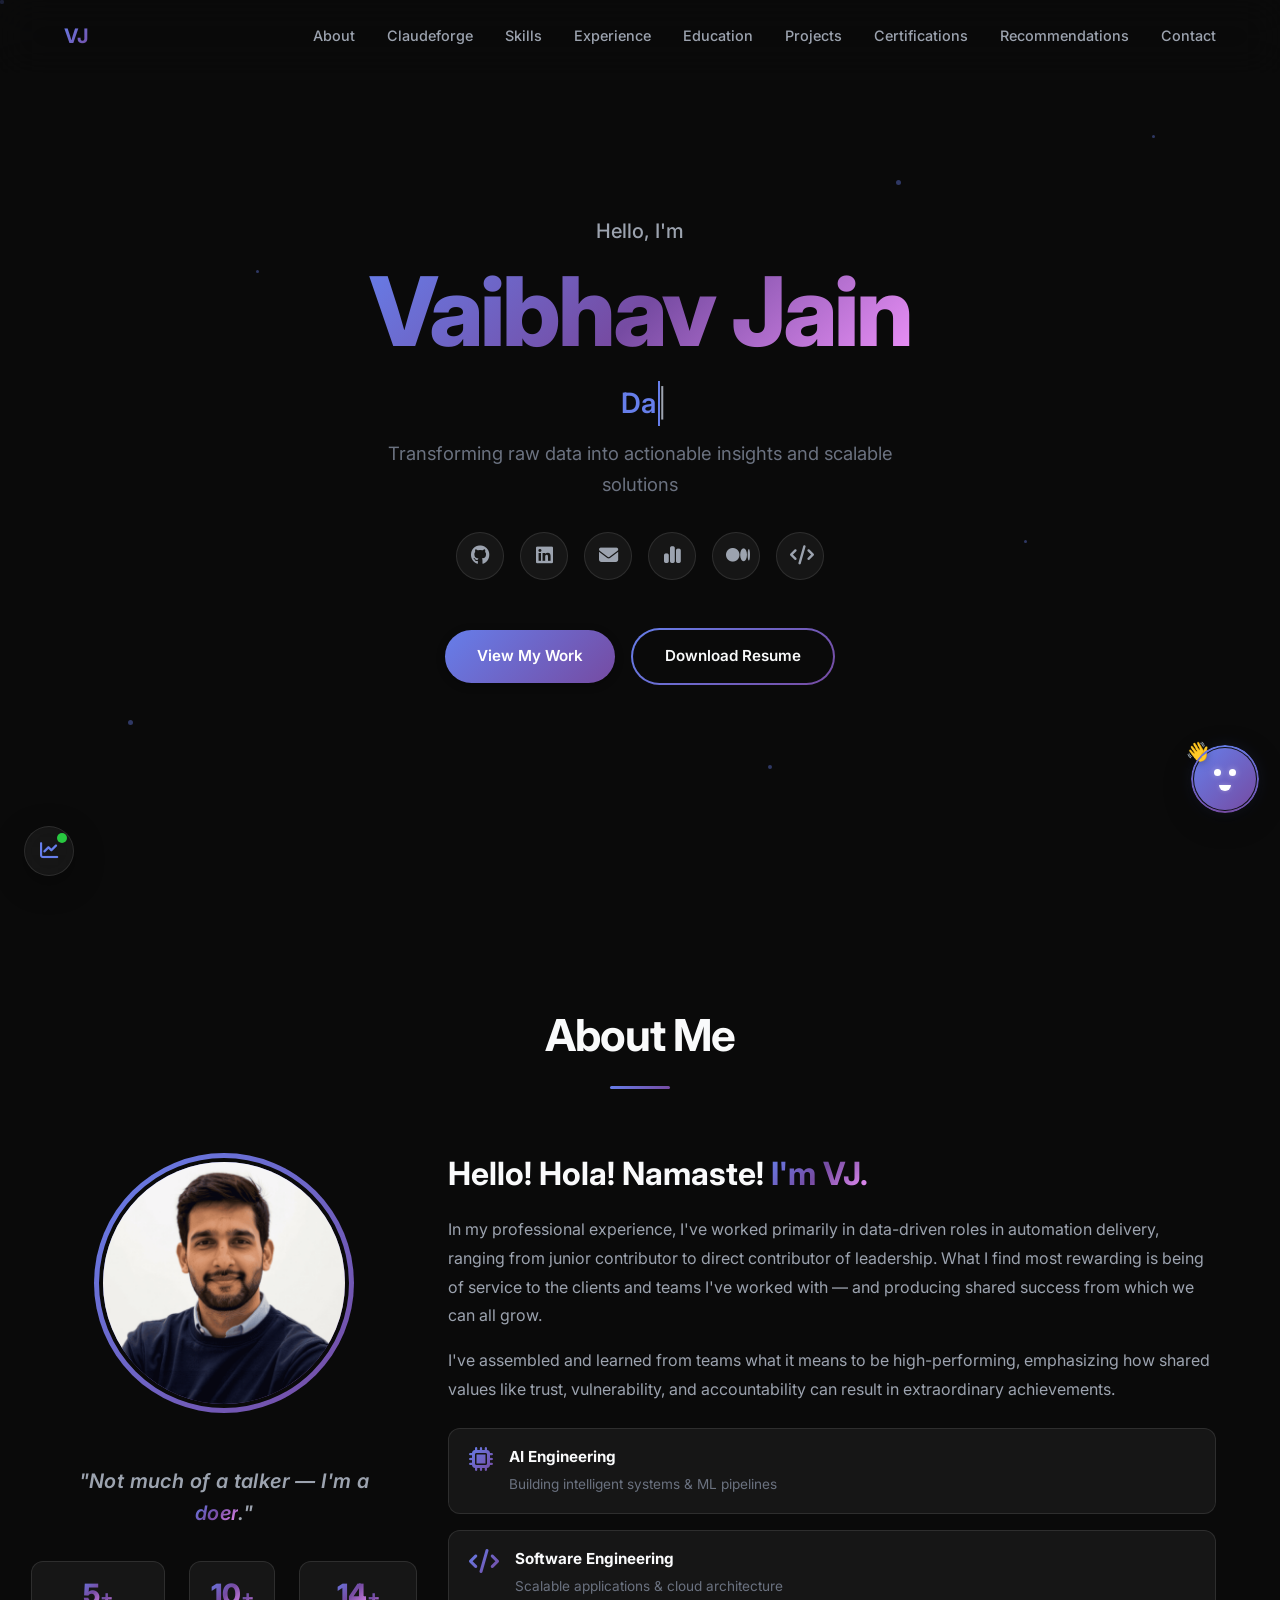
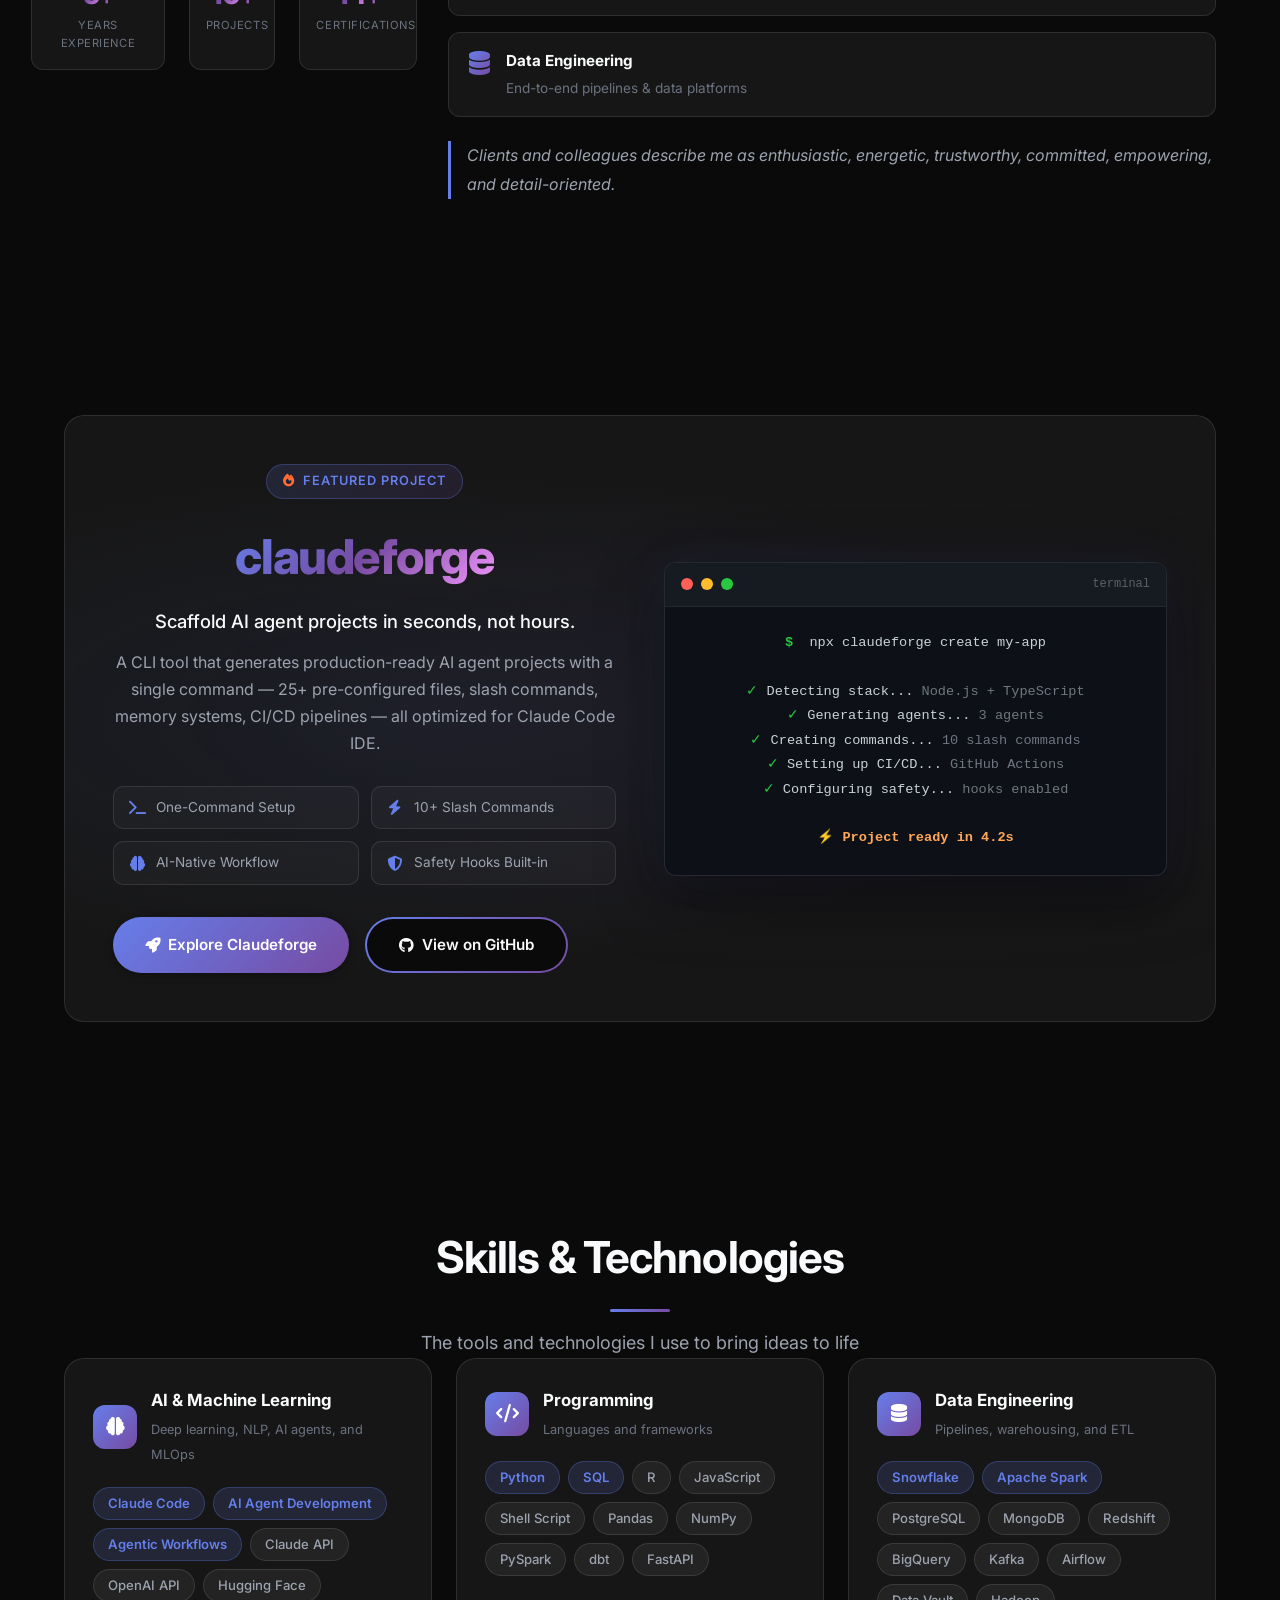
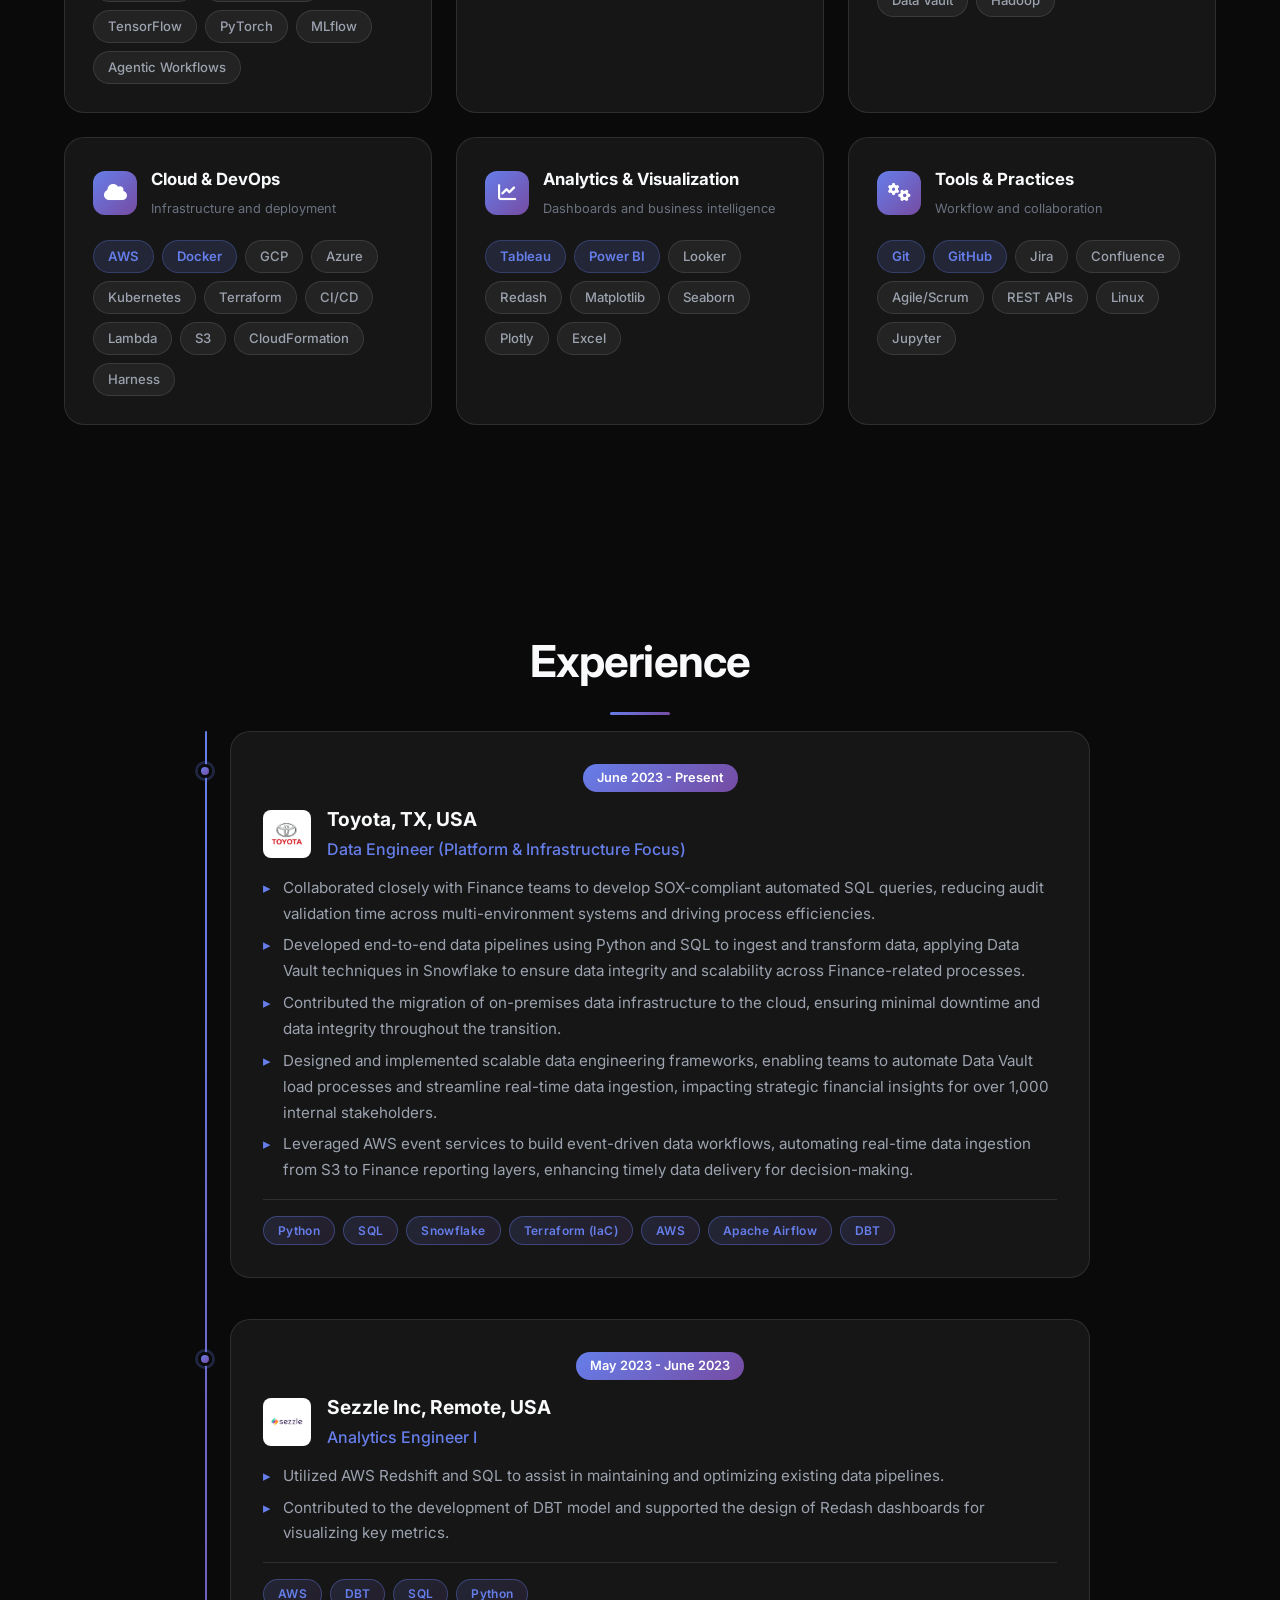
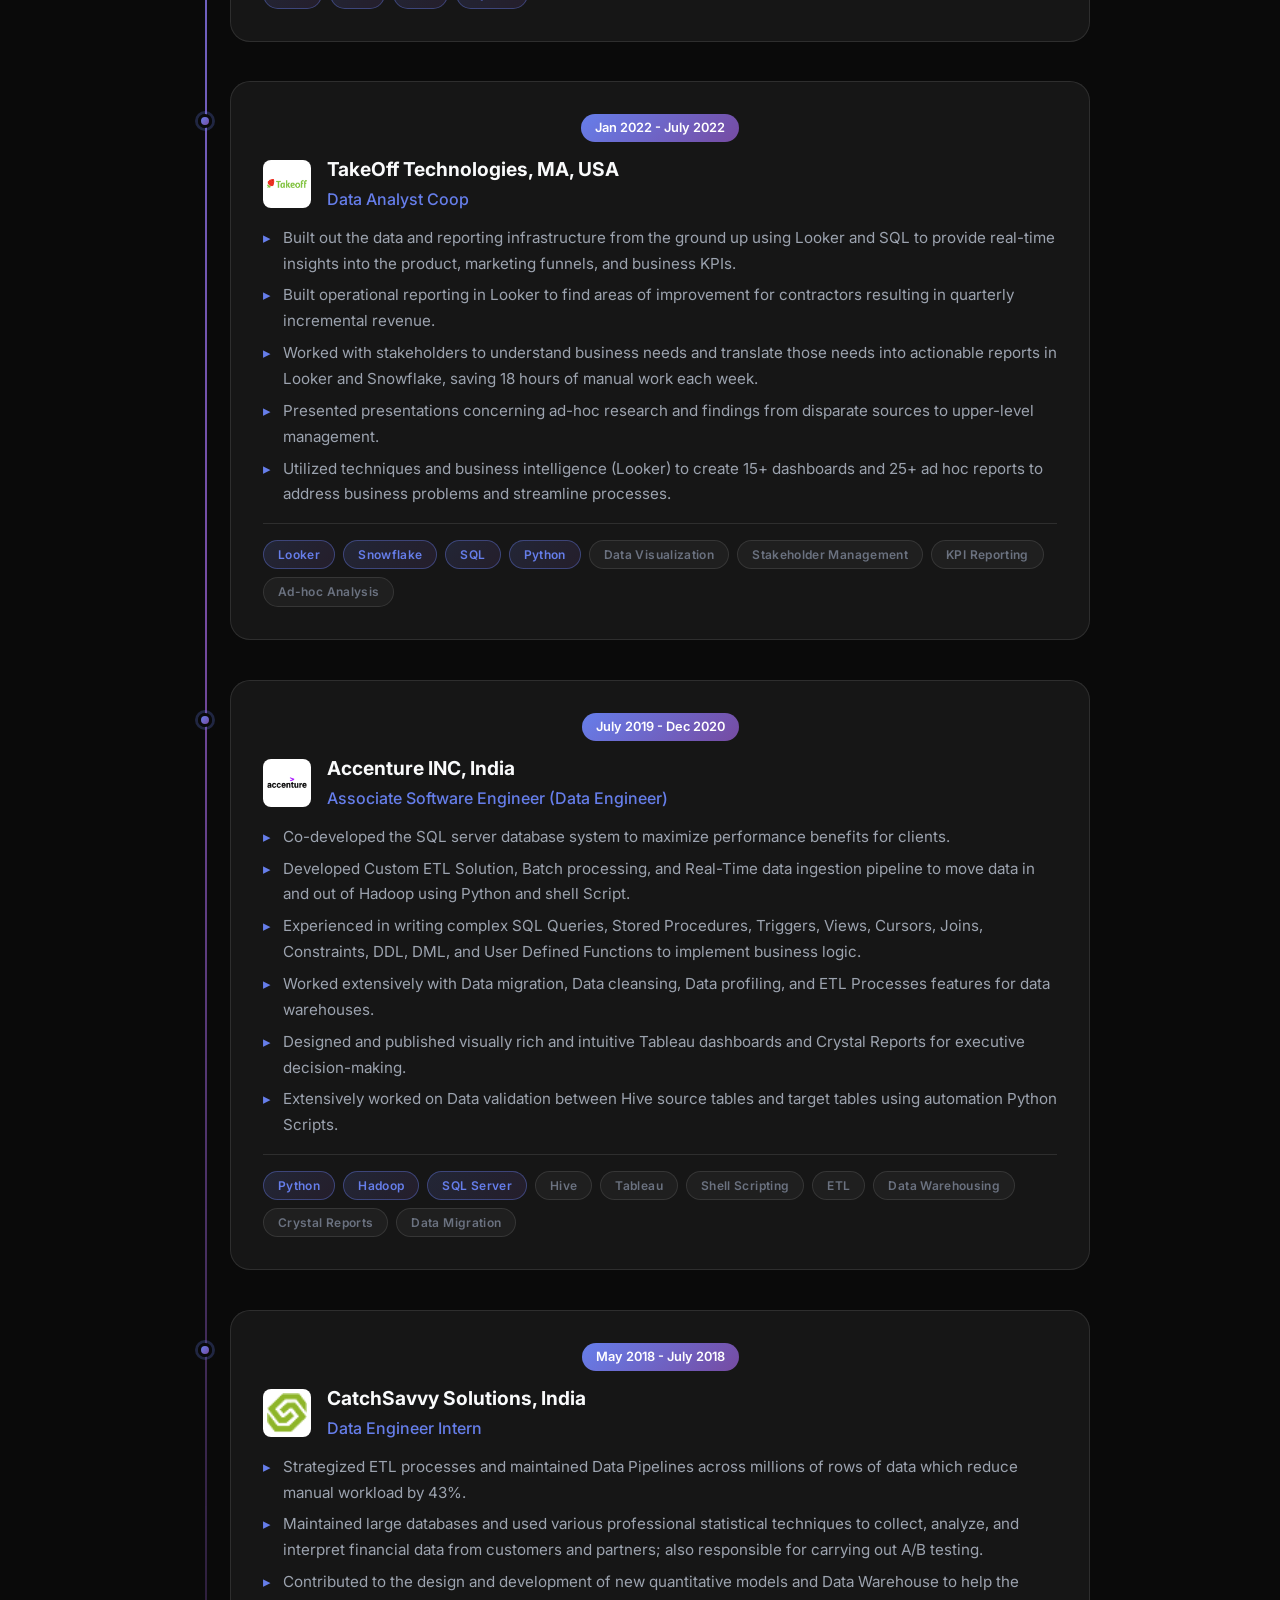
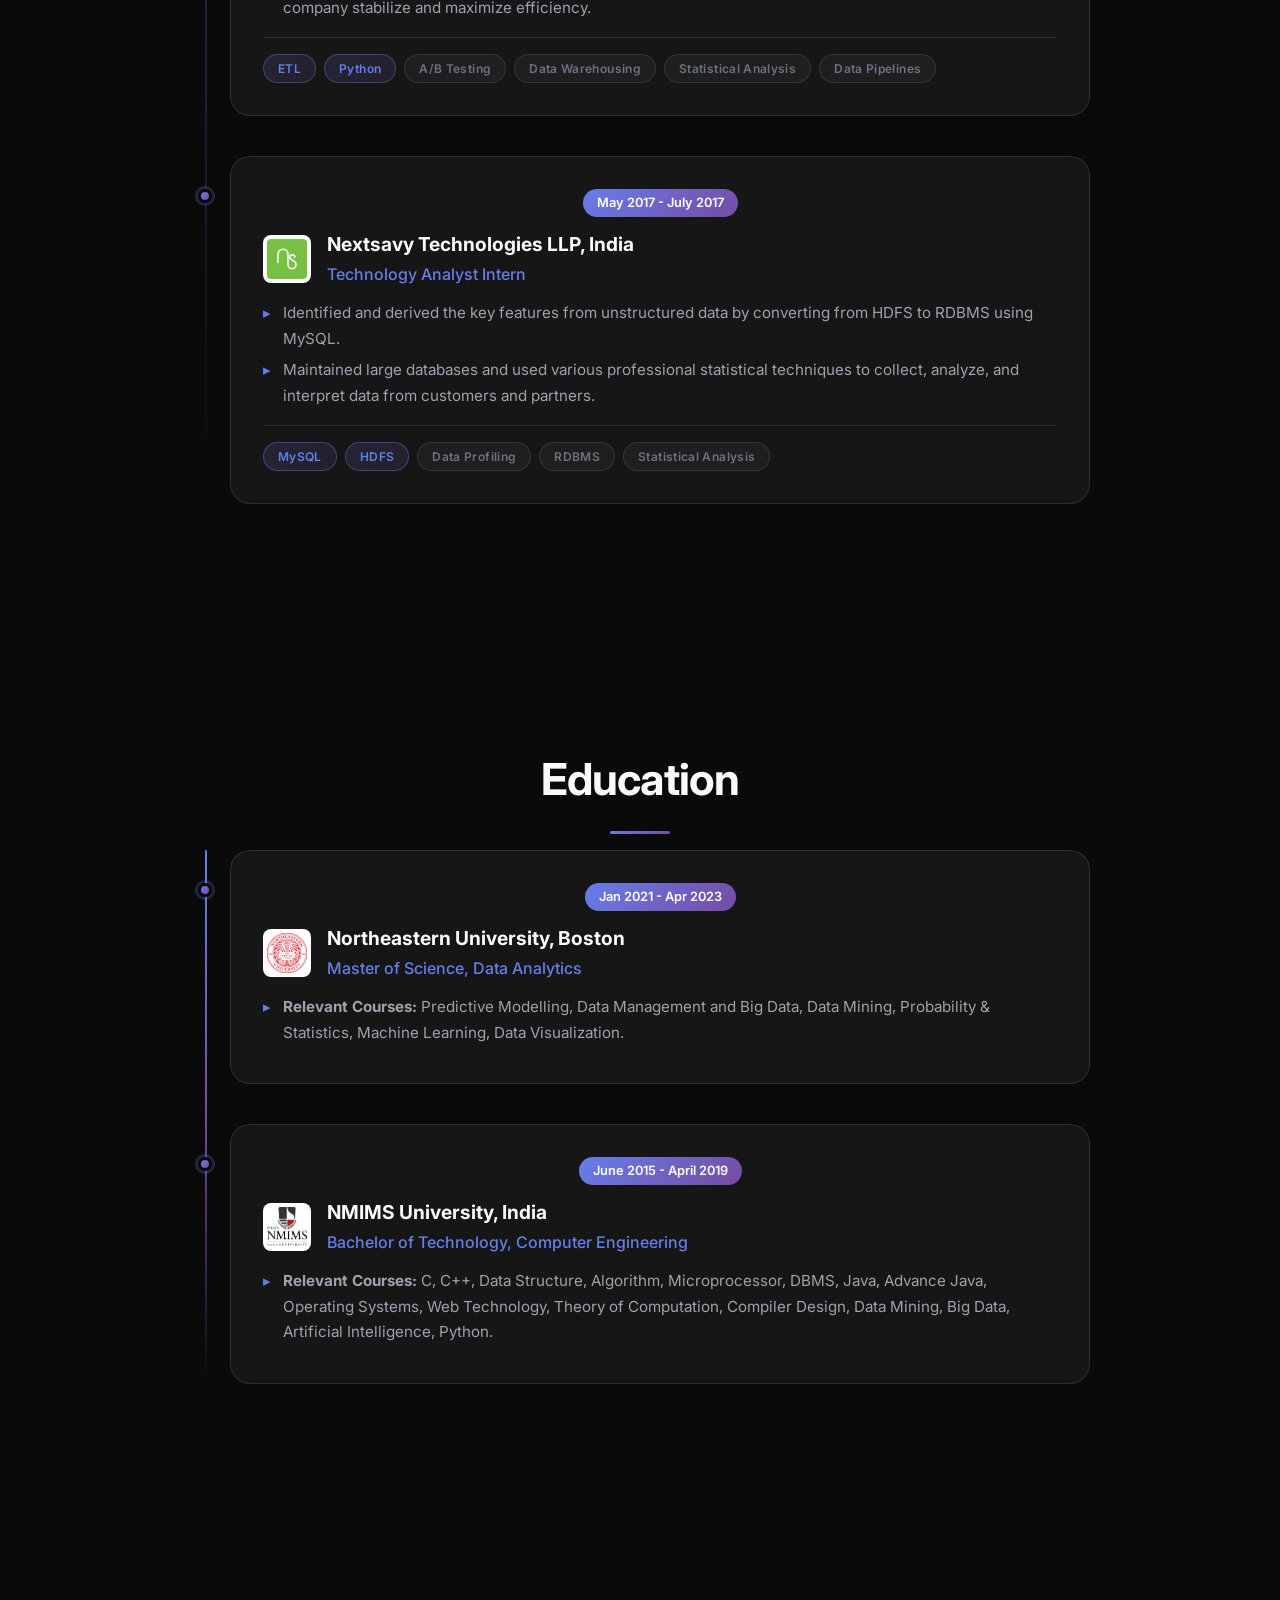
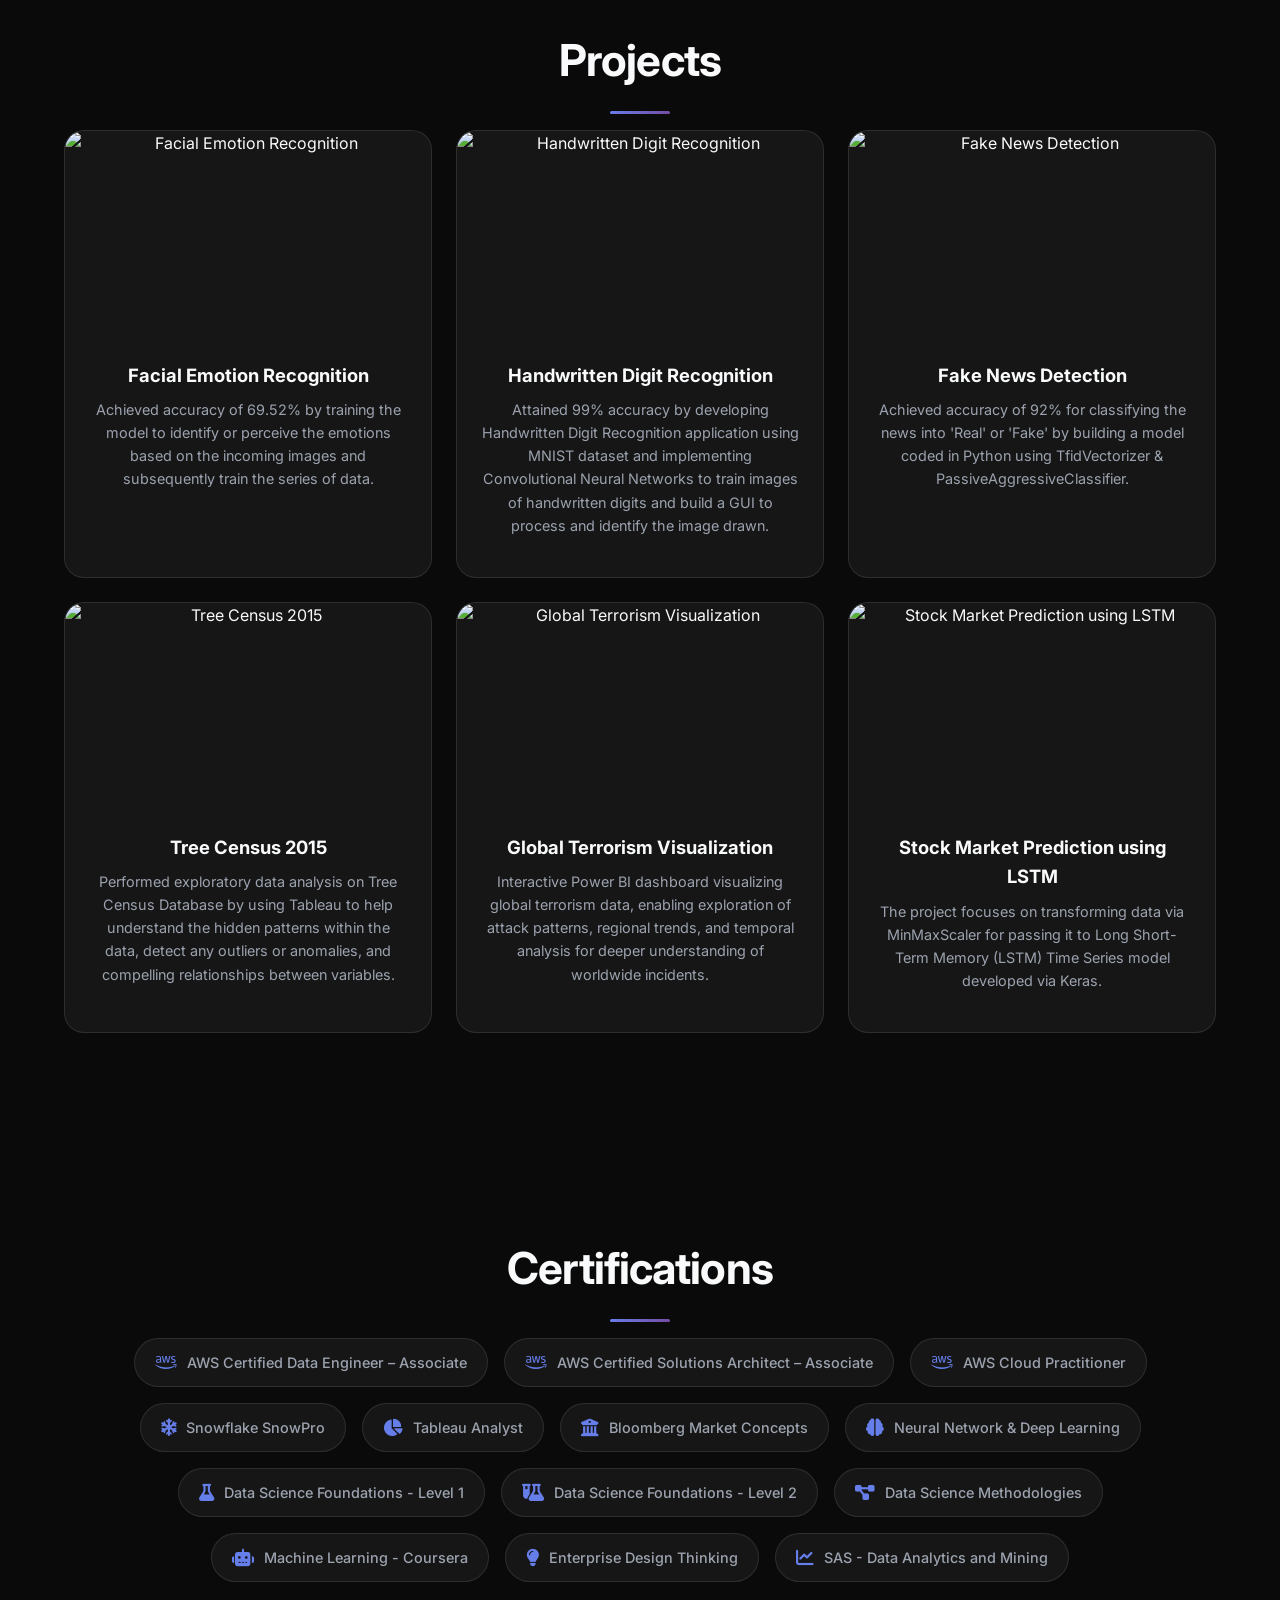
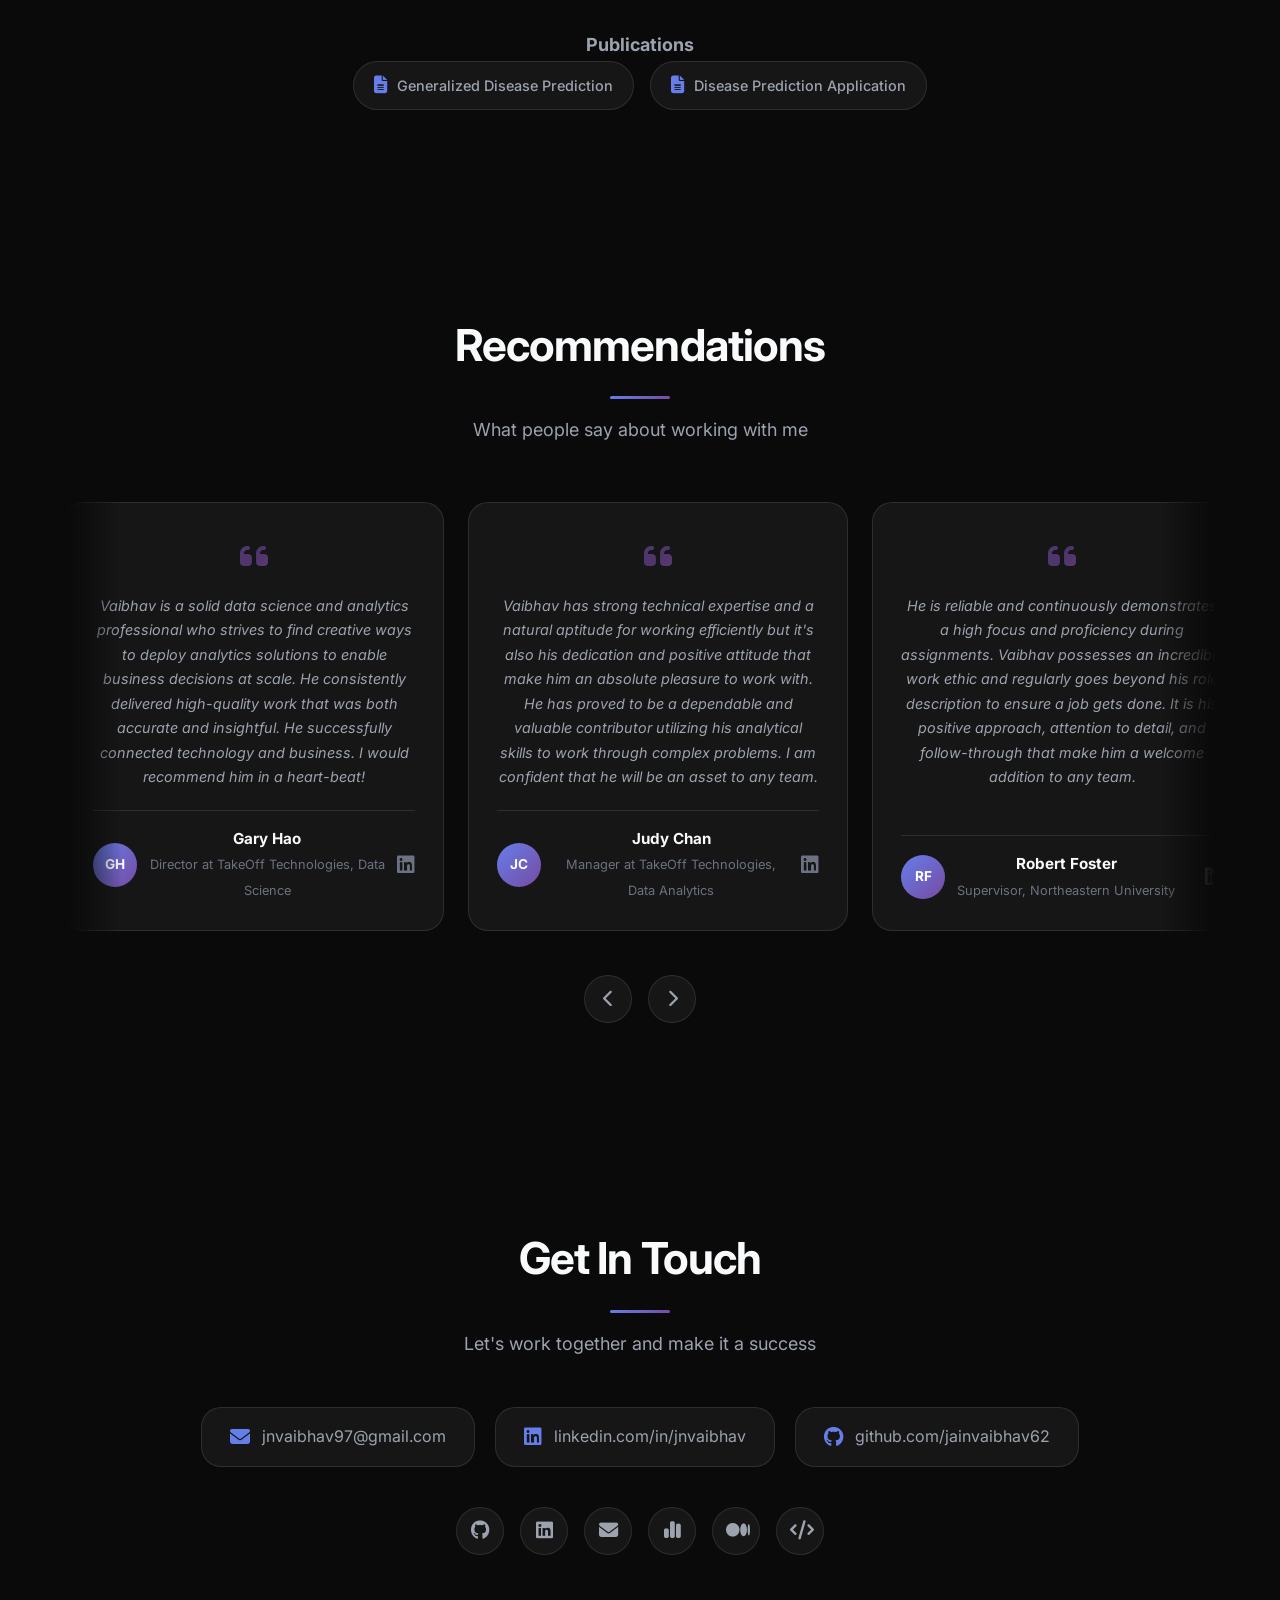
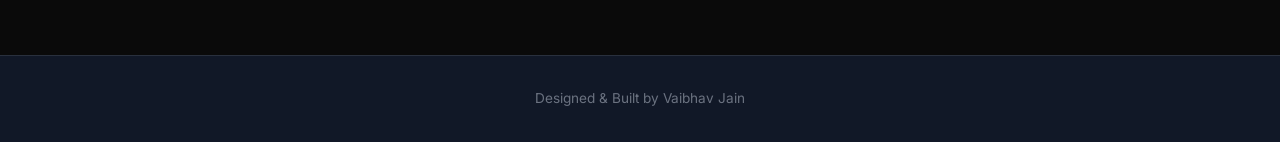
==== index.html @ 3844a50e "feat: added quotes avatar" ====
<!DOCTYPE html>
<html lang="en">

<head>
  <meta charset="utf-8">
  <meta name="viewport" content="width=device-width, initial-scale=1.0">
  <meta name="google-site-verification" content="3YtR8E4g0pl3tfuMQLjpDHVLGeGqkG_2c8x9fasMJvo">

  <title>Vaibhav Jain | Data Engineer &amp; Analyst</title>

  <meta name="description" content="Vaibhav Jain — Data Engineer, AI Engineer, and Software Engineer. Portfolio showcasing experience, projects, and skills in data engineering, analytics, and machine learning.">
  <meta name="author" content="Vaibhav Jain">
  <meta property="og:title" content="Vaibhav Jain | Data Engineer &amp; Analyst">
  <meta property="og:type" content="website">
  <meta property="og:image" content="https://jainvaibhav62.github.io/src/img/profile_x.png">
  <meta property="og:description" content="Vaibhav Jain — Data Engineer, AI Engineer, and Software Engineer. Portfolio showcasing experience, projects, and skills.">
  <meta property="og:url" content="https://jainvaibhav62.github.io/">

  <link rel="icon" href="src/img/favicon.svg" type="image/svg+xml">
  <link rel="preconnect" href="https://fonts.googleapis.com">
  <link href="https://fonts.googleapis.com/css2?family=Inter:wght@300;400;500;600;700;800;900&display=swap" rel="stylesheet">
  <link rel="stylesheet" href="https://cdnjs.cloudflare.com/ajax/libs/font-awesome/6.5.1/css/all.min.css">
  <link rel="stylesheet" href="src/style.css">
</head>

<body>

  <!-- ==================== NAVIGATION ==================== -->
  <nav class="nav" id="navbar">
    <div class="nav__container">
      <a href="#hero" class="nav__logo">VJ</a>
      <ul class="nav__links">
        <li><a href="#about" class="nav__link">About</a></li>
        <li><a href="#featured" class="nav__link">Claudeforge</a></li>
        <li><a href="#skills" class="nav__link">Skills</a></li>
        <li><a href="#experience" class="nav__link">Experience</a></li>
        <li><a href="#education" class="nav__link">Education</a></li>
        <li><a href="#projects" class="nav__link">Projects</a></li>
        <li><a href="#certifications" class="nav__link">Certifications</a></li>
        <li><a href="#recommendations" class="nav__link">Recommendations</a></li>
        <li><a href="#contact" class="nav__link">Contact</a></li>
      </ul>
      <button class="nav__hamburger" aria-label="Toggle navigation menu" aria-expanded="false">
        <span></span>
        <span></span>
        <span></span>
      </button>
    </div>
  </nav>

  <main>

    <!-- ==================== HERO ==================== -->
    <section class="hero section" id="hero">
      <div class="hero__particles">
        <span class="hero__particle"></span>
        <span class="hero__particle"></span>
        <span class="hero__particle"></span>
        <span class="hero__particle"></span>
        <span class="hero__particle"></span>
        <span class="hero__particle"></span>
        <span class="hero__particle"></span>
        <span class="hero__particle"></span>
        <span class="hero__particle"></span>
        <span class="hero__particle"></span>
        <span class="hero__particle"></span>
        <span class="hero__particle"></span>
      </div>
      <div class="hero__content">
        <p class="hero__greeting">Hello, I'm</p>
        <h1 class="hero__name gradient-text">Vaibhav Jain</h1>
        <h2 class="hero__title">
          <span class="typed-text" data-texts='["Data Engineer", "AI Engineer", "Software Engineer", "Problem Solver"]'></span><span class="typed-cursor">|</span>
        </h2>
        <p class="hero__subtitle">Transforming raw data into actionable insights and scalable solutions</p>
        <div class="hero__social">
          <a href="https://github.com/jainvaibhav62" target="_blank" rel="noopener noreferrer" class="hero__social-link" aria-label="GitHub"><i class="fa-brands fa-github"></i></a>
          <a href="https://www.linkedin.com/in/jnvaibhav/" target="_blank" rel="noopener noreferrer" class="hero__social-link" aria-label="LinkedIn"><i class="fa-brands fa-linkedin"></i></a>
          <a href="mailto:jnvaibhav97@gmail.com" class="hero__social-link" aria-label="Email"><i class="fa-solid fa-envelope"></i></a>
          <a href="https://public.tableau.com/app/profile/vaibhav.jain2863#!/?newProfile=&activeTab=0" target="_blank" rel="noopener noreferrer" class="hero__social-link" aria-label="Tableau"><i class="fa-solid fa-chart-simple"></i></a>
          <a href="https://medium.com/@jainvaibhav62" target="_blank" rel="noopener noreferrer" class="hero__social-link" aria-label="Medium"><i class="fa-brands fa-medium"></i></a>
          <a href="https://leetcode.com/jainvaibhav11/" target="_blank" rel="noopener noreferrer" class="hero__social-link" aria-label="LeetCode"><i class="fa-solid fa-code"></i></a>
        </div>
        <div class="hero__cta">
          <a href="#projects" class="btn btn--primary">View My Work</a>
          <a href="https://drive.google.com/drive/u/0/folders/1FWOwt7m76WU7hUPgOlKsWRidSfvueLc6" target="_blank" rel="noopener noreferrer" class="btn btn--outline">Download Resume</a>
        </div>
      </div>
    </section>

    <!-- ==================== ABOUT ==================== -->
    <section class="section" id="about">
      <div class="section__container">
        <h2 class="section__title fade-in">About Me</h2>
        <div class="about__content">
          <div class="about__image fade-in">
            <div class="about__image-ring">
              <img src="src/img/profile.png" alt="Vaibhav Jain" loading="lazy">
            </div>
            <p class="about__quote fade-in">"Not much of a talker — I'm a <span class="gradient-text">doer</span>."</p>
            <div class="about__stats">
              <div class="about__stat fade-in">
                <span class="about__stat-number stat__number" data-count="5">0</span><span class="about__stat-plus">+</span>
                <span class="about__stat-label">Years Experience</span>
              </div>
              <div class="about__stat fade-in">
                <span class="about__stat-number stat__number" data-count="10">0</span><span class="about__stat-plus">+</span>
                <span class="about__stat-label">Projects</span>
              </div>
              <div class="about__stat fade-in">
                <span class="about__stat-number stat__number" data-count="14">0</span><span class="about__stat-plus">+</span>
                <span class="about__stat-label">Certifications</span>
              </div>
            </div>
          </div>
          <div class="about__text fade-in">
            <h3 class="about__headline">Hello! Hola! Namaste! <span class="gradient-text">I'm VJ.</span></h3>
            <p>In my professional experience, I've worked primarily in data-driven roles in automation delivery, ranging from junior contributor to direct contributor of leadership. What I find most rewarding is being of service to the clients and teams I've worked with &mdash; and producing shared success from which we can all grow.</p>
            <p>I've assembled and learned from teams what it means to be high-performing, emphasizing how shared values like trust, vulnerability, and accountability can result in extraordinary achievements.</p>

            <div class="about__highlights">
              <div class="about__highlight fade-in">
                <i class="fa-solid fa-microchip"></i>
                <div>
                  <strong>AI Engineering</strong>
                  <span>Building intelligent systems &amp; ML pipelines</span>
                </div>
              </div>
              <div class="about__highlight fade-in">
                <i class="fa-solid fa-code"></i>
                <div>
                  <strong>Software Engineering</strong>
                  <span>Scalable applications &amp; cloud architecture</span>
                </div>
              </div>
              <div class="about__highlight fade-in">
                <i class="fa-solid fa-database"></i>
                <div>
                  <strong>Data Engineering</strong>
                  <span>End-to-end pipelines &amp; data platforms</span>
                </div>
              </div>
            </div>

            <p class="about__tagline"><em>Clients and colleagues describe me as enthusiastic, energetic, trustworthy, committed, empowering, and detail-oriented.</em></p>
          </div>
        </div>
      </div>
    </section>

    <!-- ==================== FEATURED PROJECT ==================== -->
    <section class="section featured" id="featured">
      <div class="section__container">
        <div class="featured__wrapper fade-in">
          <div class="featured__glow"></div>
          <div class="featured__content">
            <div class="featured__badge">
              <i class="fa-solid fa-fire"></i> Featured Project
            </div>
            <h2 class="featured__title">
              <span class="gradient-text">claudeforge</span>
            </h2>
            <p class="featured__tagline">Scaffold AI agent projects in seconds, not hours.</p>
            <p class="featured__description">A CLI tool that generates production-ready AI agent projects with a single command &mdash; 25+ pre-configured files, slash commands, memory systems, CI/CD pipelines &mdash; all optimized for Claude Code IDE.</p>
            <div class="featured__stats-row">
              <div class="featured__stat-item">
                <i class="fa-solid fa-terminal"></i>
                <span>One-Command Setup</span>
              </div>
              <div class="featured__stat-item">
                <i class="fa-solid fa-bolt"></i>
                <span>10+ Slash Commands</span>
              </div>
              <div class="featured__stat-item">
                <i class="fa-solid fa-brain"></i>
                <span>AI-Native Workflow</span>
              </div>
              <div class="featured__stat-item">
                <i class="fa-solid fa-shield-halved"></i>
                <span>Safety Hooks Built-in</span>
              </div>
            </div>
            <div class="featured__cta">
              <a href="https://jainvaibhav62.github.io/claudeforge/" target="_blank" rel="noopener noreferrer" class="btn btn--primary">
                <i class="fa-solid fa-rocket"></i> Explore Claudeforge
              </a>
              <a href="https://github.com/jainvaibhav62/claudeforge" target="_blank" rel="noopener noreferrer" class="btn btn--outline">
                <i class="fa-brands fa-github"></i> View on GitHub
              </a>
            </div>
          </div>
          <div class="featured__visual">
            <div class="featured__terminal">
              <div class="featured__terminal-bar">
                <span class="featured__terminal-dot featured__terminal-dot--red"></span>
                <span class="featured__terminal-dot featured__terminal-dot--yellow"></span>
                <span class="featured__terminal-dot featured__terminal-dot--green"></span>
                <span class="featured__terminal-title">terminal</span>
              </div>
              <div class="featured__terminal-body">
                <code>
                  <span class="featured__terminal-prompt">$</span> npx claudeforge create my-app<br>
                  <br>
                  <span class="featured__terminal-success">&#10003;</span> Detecting stack... <span class="featured__terminal-dim">Node.js + TypeScript</span><br>
                  <span class="featured__terminal-success">&#10003;</span> Generating agents... <span class="featured__terminal-dim">3 agents</span><br>
                  <span class="featured__terminal-success">&#10003;</span> Creating commands... <span class="featured__terminal-dim">10 slash commands</span><br>
                  <span class="featured__terminal-success">&#10003;</span> Setting up CI/CD... <span class="featured__terminal-dim">GitHub Actions</span><br>
                  <span class="featured__terminal-success">&#10003;</span> Configuring safety... <span class="featured__terminal-dim">hooks enabled</span><br>
                  <br>
                  <span class="featured__terminal-highlight">&#9889; Project ready in 4.2s</span>
                </code>
              </div>
            </div>
          </div>
        </div>
      </div>
    </section>

    <!-- ==================== SKILLS ==================== -->
    <section class="section" id="skills">
      <div class="section__container">
        <h2 class="section__title fade-in">Skills &amp; Technologies</h2>
        <p class="section__subtitle fade-in">The tools and technologies I use to bring ideas to life</p>
        <div class="skills-grid">

          <div class="skill-category card card--glass fade-in">
            <div class="skill-category__header">
              <div class="skill-category__icon"><i class="fa-solid fa-brain"></i></div>
              <div>
                <h3 class="skill-category__title">AI &amp; Machine Learning</h3>
                <span class="skill-category__desc">Deep learning, NLP, AI agents, and MLOps</span>
              </div>
            </div>
            <div class="skill-category__tags fade-in-stagger">
              <span class="skill-tag skill-tag--featured">Claude Code</span>
              <span class="skill-tag skill-tag--featured">AI Agent Development</span>
              <span class="skill-tag skill-tag--featured">Agentic Workflows</span>
              <span class="skill-tag">Claude API</span>
              <span class="skill-tag">OpenAI API</span>
              <span class="skill-tag">Hugging Face</span>
              <span class="skill-tag">TensorFlow</span>
              <span class="skill-tag">PyTorch</span>
              <span class="skill-tag">MLflow</span>
              <span class="skill-tag">Agentic Workflows</span>
            </div>
          </div>

          <div class="skill-category card card--glass fade-in">
            <div class="skill-category__header">
              <div class="skill-category__icon"><i class="fa-solid fa-code"></i></div>
              <div>
                <h3 class="skill-category__title">Programming</h3>
                <span class="skill-category__desc">Languages and frameworks</span>
              </div>
            </div>
            <div class="skill-category__tags fade-in-stagger">
              <span class="skill-tag skill-tag--featured">Python</span>
              <span class="skill-tag skill-tag--featured">SQL</span>
              <span class="skill-tag">R</span>
              <span class="skill-tag">JavaScript</span>
              <span class="skill-tag">Shell Script</span>
              <span class="skill-tag">Pandas</span>
              <span class="skill-tag">NumPy</span>
              <span class="skill-tag">PySpark</span>
              <span class="skill-tag">dbt</span>
              <span class="skill-tag">FastAPI</span>
            </div>
          </div>

          <div class="skill-category card card--glass fade-in">
            <div class="skill-category__header">
              <div class="skill-category__icon"><i class="fa-solid fa-database"></i></div>
              <div>
                <h3 class="skill-category__title">Data Engineering</h3>
                <span class="skill-category__desc">Pipelines, warehousing, and ETL</span>
              </div>
            </div>
            <div class="skill-category__tags fade-in-stagger">
              <span class="skill-tag skill-tag--featured">Snowflake</span>
              <span class="skill-tag skill-tag--featured">Apache Spark</span>
              <span class="skill-tag">PostgreSQL</span>
              <span class="skill-tag">MongoDB</span>
              <span class="skill-tag">Redshift</span>
              <span class="skill-tag">BigQuery</span>
              <span class="skill-tag">Kafka</span>
              <span class="skill-tag">Airflow</span>
              <span class="skill-tag">Data Vault</span>
              <span class="skill-tag">Hadoop</span>
            </div>
          </div>

          <div class="skill-category card card--glass fade-in">
            <div class="skill-category__header">
              <div class="skill-category__icon"><i class="fa-solid fa-cloud"></i></div>
              <div>
                <h3 class="skill-category__title">Cloud &amp; DevOps</h3>
                <span class="skill-category__desc">Infrastructure and deployment</span>
              </div>
            </div>
            <div class="skill-category__tags fade-in-stagger">
              <span class="skill-tag skill-tag--featured">AWS</span>
              <span class="skill-tag skill-tag--featured">Docker</span>
              <span class="skill-tag">GCP</span>
              <span class="skill-tag">Azure</span>
              <span class="skill-tag">Kubernetes</span>
              <span class="skill-tag">Terraform</span>
              <span class="skill-tag">CI/CD</span>
              <span class="skill-tag">Lambda</span>
              <span class="skill-tag">S3</span>
              <span class="skill-tag">CloudFormation</span>
              <span class="skill-tag">Harness</span>
            </div>
          </div>

          <div class="skill-category card card--glass fade-in">
            <div class="skill-category__header">
              <div class="skill-category__icon"><i class="fa-solid fa-chart-line"></i></div>
              <div>
                <h3 class="skill-category__title">Analytics &amp; Visualization</h3>
                <span class="skill-category__desc">Dashboards and business intelligence</span>
              </div>
            </div>
            <div class="skill-category__tags fade-in-stagger">
              <span class="skill-tag skill-tag--featured">Tableau</span>
              <span class="skill-tag skill-tag--featured">Power BI</span>
              <span class="skill-tag">Looker</span>
              <span class="skill-tag">Redash</span>
              <span class="skill-tag">Matplotlib</span>
              <span class="skill-tag">Seaborn</span>
              <span class="skill-tag">Plotly</span>
              <span class="skill-tag">Excel</span>
            </div>
          </div>

          <div class="skill-category card card--glass fade-in">
            <div class="skill-category__header">
              <div class="skill-category__icon"><i class="fa-solid fa-gears"></i></div>
              <div>
                <h3 class="skill-category__title">Tools &amp; Practices</h3>
                <span class="skill-category__desc">Workflow and collaboration</span>
              </div>
            </div>
            <div class="skill-category__tags fade-in-stagger">
              <span class="skill-tag skill-tag--featured">Git</span>
              <span class="skill-tag skill-tag--featured">GitHub</span>
              <span class="skill-tag">Jira</span>
              <span class="skill-tag">Confluence</span>
              <span class="skill-tag">Agile/Scrum</span>
              <span class="skill-tag">REST APIs</span>
              <span class="skill-tag">Linux</span>
              <span class="skill-tag">Jupyter</span>
            </div>
          </div>

        </div>
      </div>
    </section>

    <!-- ==================== EXPERIENCE ==================== -->
    <section class="section" id="experience">
      <div class="section__container fade-in">
        <h2 class="section__title">Experience</h2>
        <div class="timeline">

          <div class="timeline__item card card--glass fade-in">
            <div class="timeline__date">June 2023 - Present</div>
            <div class="timeline__header">
              <img src="src/img/toyota.png" alt="Toyota logo" class="timeline__logo" loading="lazy">
              <div>
                <h3 class="timeline__company"><a href="https://www.toyotafinancial.com/us/en.html" target="_blank" rel="noopener noreferrer">Toyota, TX, USA</a></h3>
                <h4 class="timeline__role">Data Engineer (Platform & Infrastructure Focus)</h4>
              </div>
            </div>
            <ul class="timeline__bullets">
              <li>Collaborated closely with Finance teams to develop SOX-compliant automated SQL queries, reducing audit validation time across multi-environment systems and driving process efficiencies.</li>
              <li>Developed end-to-end data pipelines using Python and SQL to ingest and transform data, applying Data Vault techniques in Snowflake to ensure data integrity and scalability across Finance-related processes.</li>
              <li>Contributed the migration of on-premises data infrastructure to the cloud, ensuring minimal downtime and data integrity throughout the transition.</li>
              <li>Designed and implemented scalable data engineering frameworks, enabling teams to automate Data Vault load processes and streamline real-time data ingestion, impacting strategic financial insights for over 1,000 internal stakeholders.</li>
              <li>Leveraged AWS event services to build event-driven data workflows, automating real-time data ingestion from S3 to Finance reporting layers, enhancing timely data delivery for decision-making.</li>
            </ul>
            <div class="timeline__skills">
              <span class="timeline__skill timeline__skill--highlight">Python</span>
              <span class="timeline__skill timeline__skill--highlight">SQL</span>
              <span class="timeline__skill timeline__skill--highlight">Snowflake</span>
              <span class="timeline__skill timeline__skill--highlight">Terraform (IaC)</span>
              <span class="timeline__skill timeline__skill--highlight">AWS</span>
              <span class="timeline__skill timeline__skill--highlight">Apache Airflow</span>
              <span class="timeline__skill timeline__skill--highlight">DBT</span>
            </div>
          </div>

          <div class="timeline__item card card--glass fade-in">
            <div class="timeline__date">May 2023 - June 2023</div>
            <div class="timeline__header">
              <img src="src/img/sezzle.png" alt="Sezzle logo" class="timeline__logo" loading="lazy">
              <div>
                <h3 class="timeline__company"><a href="https://sezzle.com/" target="_blank" rel="noopener noreferrer">Sezzle Inc, Remote, USA</a></h3>
                <h4 class="timeline__role">Analytics Engineer I</h4>
              </div>
            </div>
            <ul class="timeline__bullets">
              <li>Utilized AWS Redshift and SQL to assist in maintaining and optimizing existing data pipelines.</li>
              <li>Contributed to the development of DBT model and supported the design of Redash dashboards for visualizing key metrics.</li>
            </ul>
            <div class="timeline__skills">
              <span class="timeline__skill timeline__skill--highlight">AWS</span>
              <span class="timeline__skill timeline__skill--highlight">DBT</span>
              <span class="timeline__skill timeline__skill--highlight">SQL</span>
              <span class="timeline__skill timeline__skill--highlight">Python</span>
            </div>
          </div>

          <div class="timeline__item card card--glass fade-in">
            <div class="timeline__date">Jan 2022 - July 2022</div>
            <div class="timeline__header">
              <img src="src/img/takeoff.png" alt="TakeOff Technologies logo" class="timeline__logo" loading="lazy">
              <div>
                <h3 class="timeline__company"><a href="https://www.takeoff.com/" target="_blank" rel="noopener noreferrer">TakeOff Technologies, MA, USA</a></h3>
                <h4 class="timeline__role">Data Analyst Coop</h4>
              </div>
            </div>
            <ul class="timeline__bullets">
              <li>Built out the data and reporting infrastructure from the ground up using Looker and SQL to provide real-time insights into the product, marketing funnels, and business KPIs.</li>
              <li>Built operational reporting in Looker to find areas of improvement for contractors resulting in quarterly incremental revenue.</li>
              <li>Worked with stakeholders to understand business needs and translate those needs into actionable reports in Looker and Snowflake, saving 18 hours of manual work each week.</li>
              <li>Presented presentations concerning ad-hoc research and findings from disparate sources to upper-level management.</li>
              <li>Utilized techniques and business intelligence (Looker) to create 15+ dashboards and 25+ ad hoc reports to address business problems and streamline processes.</li>
            </ul>
            <div class="timeline__skills">
              <span class="timeline__skill timeline__skill--highlight">Looker</span>
              <span class="timeline__skill timeline__skill--highlight">Snowflake</span>
              <span class="timeline__skill timeline__skill--highlight">SQL</span>
              <span class="timeline__skill timeline__skill--highlight">Python</span>
              <span class="timeline__skill">Data Visualization</span>
              <span class="timeline__skill">Stakeholder Management</span>
              <span class="timeline__skill">KPI Reporting</span>
              <span class="timeline__skill">Ad-hoc Analysis</span>
            </div>
          </div>

          <div class="timeline__item card card--glass fade-in">
            <div class="timeline__date">July 2019 - Dec 2020</div>
            <div class="timeline__header">
              <img src="src/img/accenture.png" alt="Accenture logo" class="timeline__logo" loading="lazy">
              <div>
                <h3 class="timeline__company"><a href="https://www.accenture.com/us-en" target="_blank" rel="noopener noreferrer">Accenture INC, India</a></h3>
                <h4 class="timeline__role">Associate Software Engineer (Data Engineer)</h4>
              </div>
            </div>
            <ul class="timeline__bullets">
              <li>Co-developed the SQL server database system to maximize performance benefits for clients.</li>
              <li>Developed Custom ETL Solution, Batch processing, and Real-Time data ingestion pipeline to move data in and out of Hadoop using Python and shell Script.</li>
              <li>Experienced in writing complex SQL Queries, Stored Procedures, Triggers, Views, Cursors, Joins, Constraints, DDL, DML, and User Defined Functions to implement business logic.</li>
              <li>Worked extensively with Data migration, Data cleansing, Data profiling, and ETL Processes features for data warehouses.</li>
              <li>Designed and published visually rich and intuitive Tableau dashboards and Crystal Reports for executive decision-making.</li>
              <li>Extensively worked on Data validation between Hive source tables and target tables using automation Python Scripts.</li>
            </ul>
            <div class="timeline__skills">
              <span class="timeline__skill timeline__skill--highlight">Python</span>
              <span class="timeline__skill timeline__skill--highlight">Hadoop</span>
              <span class="timeline__skill timeline__skill--highlight">SQL Server</span>
              <span class="timeline__skill">Hive</span>
              <span class="timeline__skill">Tableau</span>
              <span class="timeline__skill">Shell Scripting</span>
              <span class="timeline__skill">ETL</span>
              <span class="timeline__skill">Data Warehousing</span>
              <span class="timeline__skill">Crystal Reports</span>
              <span class="timeline__skill">Data Migration</span>
            </div>
          </div>

          <div class="timeline__item card card--glass fade-in">
            <div class="timeline__date">May 2018 - July 2018</div>
            <div class="timeline__header">
              <img src="src/img/catchsavvy.png" alt="CatchSavvy Solutions logo" class="timeline__logo" loading="lazy">
              <div>
                <h3 class="timeline__company"><a href="https://www.catchsavvy.com/" target="_blank" rel="noopener noreferrer">CatchSavvy Solutions, India</a></h3>
                <h4 class="timeline__role">Data Engineer Intern</h4>
              </div>
            </div>
            <ul class="timeline__bullets">
              <li>Strategized ETL processes and maintained Data Pipelines across millions of rows of data which reduce manual workload by 43%.</li>
              <li>Maintained large databases and used various professional statistical techniques to collect, analyze, and interpret financial data from customers and partners; also responsible for carrying out A/B testing.</li>
              <li>Contributed to the design and development of new quantitative models and Data Warehouse to help the company stabilize and maximize efficiency.</li>
            </ul>
            <div class="timeline__skills">
              <span class="timeline__skill timeline__skill--highlight">ETL</span>
              <span class="timeline__skill timeline__skill--highlight">Python</span>
              <span class="timeline__skill">A/B Testing</span>
              <span class="timeline__skill">Data Warehousing</span>
              <span class="timeline__skill">Statistical Analysis</span>
              <span class="timeline__skill">Data Pipelines</span>
            </div>
          </div>

          <div class="timeline__item card card--glass fade-in">
            <div class="timeline__date">May 2017 - July 2017</div>
            <div class="timeline__header">
              <img src="src/img/nextsavy.jpeg" alt="Nextsavy Technologies logo" class="timeline__logo" loading="lazy">
              <div>
                <h3 class="timeline__company"><a href="https://www.nextsavy.com/" target="_blank" rel="noopener noreferrer">Nextsavy Technologies LLP, India</a></h3>
                <h4 class="timeline__role">Technology Analyst Intern</h4>
              </div>
            </div>
            <ul class="timeline__bullets">
              <li>Identified and derived the key features from unstructured data by converting from HDFS to RDBMS using MySQL.</li>
              <li>Maintained large databases and used various professional statistical techniques to collect, analyze, and interpret data from customers and partners.</li>
            </ul>
            <div class="timeline__skills">
              <span class="timeline__skill timeline__skill--highlight">MySQL</span>
              <span class="timeline__skill timeline__skill--highlight">HDFS</span>
              <span class="timeline__skill">Data Profiling</span>
              <span class="timeline__skill">RDBMS</span>
              <span class="timeline__skill">Statistical Analysis</span>
            </div>
          </div>

        </div>
      </div>
    </section>

    <!-- ==================== EDUCATION ==================== -->
    <section class="section" id="education">
      <div class="section__container fade-in">
        <h2 class="section__title">Education</h2>
        <div class="timeline">

          <div class="timeline__item card card--glass fade-in">
            <div class="timeline__date">Jan 2021 - Apr 2023</div>
            <div class="timeline__header">
              <img src="src/img/northeastern.png" alt="Northeastern University logo" class="timeline__logo" loading="lazy">
              <div>
                <h3 class="timeline__company"><a href="https://www.northeastern.edu/" target="_blank" rel="noopener noreferrer">Northeastern University, Boston</a></h3>
                <h4 class="timeline__role">Master of Science, Data Analytics</h4>
              </div>
            </div>
            <ul class="timeline__bullets">
              <li><strong>Relevant Courses:</strong> Predictive Modelling, Data Management and Big Data, Data Mining, Probability &amp; Statistics, Machine Learning, Data Visualization.</li>
            </ul>
          </div>

          <div class="timeline__item card card--glass fade-in">
            <div class="timeline__date">June 2015 - April 2019</div>
            <div class="timeline__header">
              <img src="src/img/nmims.png" alt="NMIMS University logo" class="timeline__logo" loading="lazy">
              <div>
                <h3 class="timeline__company"><a href="https://www.nmims.edu/" target="_blank" rel="noopener noreferrer">NMIMS University, India</a></h3>
                <h4 class="timeline__role">Bachelor of Technology, Computer Engineering</h4>
              </div>
            </div>
            <ul class="timeline__bullets">
              <li><strong>Relevant Courses:</strong> C, C++, Data Structure, Algorithm, Microprocessor, DBMS, Java, Advance Java, Operating Systems, Web Technology, Theory of Computation, Compiler Design, Data Mining, Big Data, Artificial Intelligence, Python.</li>
            </ul>
          </div>

        </div>
      </div>
    </section>

    <!-- ==================== PROJECTS ==================== -->
    <section class="section" id="projects">
      <div class="section__container fade-in">
        <h2 class="section__title">Projects</h2>
        <div class="projects-grid">

          <a href="https://github.com/jainvaibhav62/Facial-Emotion-Recognition" target="_blank" rel="noopener noreferrer" class="project-card card card--glass fade-in">
            <div class="project-card__image">
              <img src="src/img/facial_emotion_recognition.jpg" alt="Facial Emotion Recognition" loading="lazy">
              <div class="project-card__overlay">
                <span class="btn btn--primary">View Project</span>
              </div>
            </div>
            <div class="project-card__body">
              <h3 class="project-card__title">Facial Emotion Recognition</h3>
              <p class="project-card__description">Achieved accuracy of 69.52% by training the model to identify or perceive the emotions based on the incoming images and subsequently train the series of data.</p>
            </div>
          </a>

          <a href="https://github.com/jainvaibhav62/Handwritten-Digit-Recognition" target="_blank" rel="noopener noreferrer" class="project-card card card--glass fade-in">
            <div class="project-card__image">
              <img src="src/img/handwritten_digit_recognition.jpg" alt="Handwritten Digit Recognition" loading="lazy">
              <div class="project-card__overlay">
                <span class="btn btn--primary">View Project</span>
              </div>
            </div>
            <div class="project-card__body">
              <h3 class="project-card__title">Handwritten Digit Recognition</h3>
              <p class="project-card__description">Attained 99% accuracy by developing Handwritten Digit Recognition application using MNIST dataset and implementing Convolutional Neural Networks to train images of handwritten digits and build a GUI to process and identify the image drawn.</p>
            </div>
          </a>

          <a href="https://github.com/jainvaibhav62/Fake-News-Detection" target="_blank" rel="noopener noreferrer" class="project-card card card--glass fade-in">
            <div class="project-card__image">
              <img src="src/img/fake_news.jpg" alt="Fake News Detection" loading="lazy">
              <div class="project-card__overlay">
                <span class="btn btn--primary">View Project</span>
              </div>
            </div>
            <div class="project-card__body">
              <h3 class="project-card__title">Fake News Detection</h3>
              <p class="project-card__description">Achieved accuracy of 92% for classifying the news into 'Real' or 'Fake' by building a model coded in Python using TfidVectorizer &amp; PassiveAggressiveClassifier.</p>
            </div>
          </a>

          <a href="https://public.tableau.com/app/profile/vaibhav.jain2863/viz/TreeCensus2015DataVisualization/Dashboard1" target="_blank" rel="noopener noreferrer" class="project-card card card--glass fade-in">
            <div class="project-card__image">
              <img src="src/img/tree_census.jpg" alt="Tree Census 2015" loading="lazy">
              <div class="project-card__overlay">
                <span class="btn btn--primary">View Project</span>
              </div>
            </div>
            <div class="project-card__body">
              <h3 class="project-card__title">Tree Census 2015</h3>
              <p class="project-card__description">Performed exploratory data analysis on Tree Census Database by using Tableau to help understand the hidden patterns within the data, detect any outliers or anomalies, and compelling relationships between variables.</p>
            </div>
          </a>

          <a href="https://app.powerbi.com/view?r=eyJrIjoiMTkxOWFlYmUtZDUyMS00YWNkLTg4MTgtZTA1MmI2ZDY5NDU0IiwidCI6ImE4ZWVjMjgxLWFhYTMtNGRhZS1hYzliLTlhMzk4YjkyMTVlNyIsImMiOjN9" target="_blank" rel="noopener noreferrer" class="project-card card card--glass fade-in">
            <div class="project-card__image">
              <img src="src/img/gtd.jpg" alt="Global Terrorism Visualization" loading="lazy">
              <div class="project-card__overlay">
                <span class="btn btn--primary">View Project</span>
              </div>
            </div>
            <div class="project-card__body">
              <h3 class="project-card__title">Global Terrorism Visualization</h3>
              <p class="project-card__description">Interactive Power BI dashboard visualizing global terrorism data, enabling exploration of attack patterns, regional trends, and temporal analysis for deeper understanding of worldwide incidents.</p>
            </div>
          </a>

          <a href="https://github.com/jainvaibhav62/Sock-Market-Prediction-using-LSTM/tree/main" target="_blank" rel="noopener noreferrer" class="project-card card card--glass fade-in">
            <div class="project-card__image">
              <img src="src/img/stock.jpg" alt="Stock Market Prediction using LSTM" loading="lazy">
              <div class="project-card__overlay">
                <span class="btn btn--primary">View Project</span>
              </div>
            </div>
            <div class="project-card__body">
              <h3 class="project-card__title">Stock Market Prediction using LSTM</h3>
              <p class="project-card__description">The project focuses on transforming data via MinMaxScaler for passing it to Long Short-Term Memory (LSTM) Time Series model developed via Keras.</p>
            </div>
          </a>

        </div>
      </div>
    </section>

    <!-- ==================== CERTIFICATIONS ==================== -->
    <section class="section" id="certifications">
      <div class="section__container fade-in">
        <h2 class="section__title">Certifications</h2>
        <div class="cert-grid">

          <a href="https://www.credly.com/badges/3bb8707b-2396-49a3-a3e9-64bf085163d0/linked_in_profile" target="_blank" rel="noopener noreferrer" class="cert-badge card card--glass fade-in">
            <i class="fa-brands fa-aws"></i>
            <span>AWS Certified Data Engineer – Associate</span>
          </a>

          <a href="https://www.credly.com/badges/67487200-f5fc-459a-af25-1ddf1431542d/linked_in_profile" target="_blank" rel="noopener noreferrer" class="cert-badge card card--glass fade-in">
            <i class="fa-brands fa-aws"></i>
            <span>AWS Certified Solutions Architect – Associate</span>
          </a>

          <a href="https://www.credly.com/badges/39139c74-0568-4177-bf89-b5cfcb5c0037/public_url" target="_blank" rel="noopener noreferrer" class="cert-badge card card--glass fade-in">
            <i class="fa-brands fa-aws"></i>
            <span>AWS Cloud Practitioner</span>
          </a>

          <a href="https://www.credly.com/badges/2dd7febe-a086-4c04-8f48-ca111488a0c1/public_url" target="_blank" rel="noopener noreferrer" class="cert-badge card card--glass fade-in">
            <i class="fa-solid fa-snowflake"></i>
            <span>Snowflake SnowPro</span>
          </a>

          <a href="https://www.credly.com/badges/49ee2e03-3c37-41ea-b39a-fed9e39e73ed?source=linked_in_profile" target="_blank" rel="noopener noreferrer" class="cert-badge card card--glass fade-in">
            <i class="fa-solid fa-chart-pie"></i>
            <span>Tableau Analyst</span>
          </a>

          <a href="certificate/certificate_of_completion_bloomberg.pdf" target="_blank" rel="noopener noreferrer" class="cert-badge card card--glass fade-in">
            <i class="fa-solid fa-building-columns"></i>
            <span>Bloomberg Market Concepts</span>
          </a>

          <a href="https://www.coursera.org/account/accomplishments/certificate/X6N84NND6VT9" target="_blank" rel="noopener noreferrer" class="cert-badge card card--glass fade-in">
            <i class="fa-solid fa-brain"></i>
            <span>Neural Network &amp; Deep Learning</span>
          </a>

          <a href="https://www.credly.com/badges/01549401-8073-4e9f-93ab-f48a8bd8ece1/linked_in_profile" target="_blank" rel="noopener noreferrer" class="cert-badge card card--glass fade-in">
            <i class="fa-solid fa-flask"></i>
            <span>Data Science Foundations - Level 1</span>
          </a>

          <a href="https://www.credly.com/badges/1eaae8dc-e3f0-42fd-acbf-7f9d5199a328/linked_in_profile" target="_blank" rel="noopener noreferrer" class="cert-badge card card--glass fade-in">
            <i class="fa-solid fa-flask-vial"></i>
            <span>Data Science Foundations - Level 2</span>
          </a>

          <a href="https://www.credly.com/badges/2fe73382-77ef-4dba-b9fc-c18acd879e28/linked_in_profile" target="_blank" rel="noopener noreferrer" class="cert-badge card card--glass fade-in">
            <i class="fa-solid fa-diagram-project"></i>
            <span>Data Science Methodologies</span>
          </a>

          <a href="https://www.coursera.org/account/accomplishments/certificate/CLZ8VMQQ2SD2" target="_blank" rel="noopener noreferrer" class="cert-badge card card--glass fade-in">
            <i class="fa-solid fa-robot"></i>
            <span>Machine Learning - Coursera</span>
          </a>

          <a href="https://www.credly.com/badges/6dd37efc-5216-42b2-8b48-5e0a13f0f014/linked_in_profile" target="_blank" rel="noopener noreferrer" class="cert-badge card card--glass fade-in">
            <i class="fa-solid fa-lightbulb"></i>
            <span>Enterprise Design Thinking</span>
          </a>

          <a href="https://www.credly.com/badges/2c49c740-d541-4317-a1ad-7f2535c89f7c/linked_in_profile" target="_blank" rel="noopener noreferrer" class="cert-badge card card--glass fade-in">
            <i class="fa-solid fa-chart-line"></i>
            <span>SAS - Data Analytics and Mining</span>
          </a>

        </div>

        <div class="publications">
          <h3 class="section__subtitle" style="margin-top:3rem;">Publications</h3>
          <div class="cert-grid">
            <a href="certificate/Certificate_CSEIT1952154.pdf" target="_blank" rel="noopener noreferrer" class="cert-badge card card--glass fade-in">
              <i class="fa-solid fa-file-lines"></i>
              <span>Generalized Disease Prediction</span>
            </a>
            <a href="certificate/Certificate_CSEIT1952189.pdf" target="_blank" rel="noopener noreferrer" class="cert-badge card card--glass fade-in">
              <i class="fa-solid fa-file-lines"></i>
              <span>Disease Prediction Application</span>
            </a>
          </div>
        </div>
      </div>
    </section>

    <!-- ==================== RECOMMENDATIONS ==================== -->
    <section class="section" id="recommendations">
      <div class="section__container">
        <h2 class="section__title fade-in">Recommendations</h2>
        <p class="section__subtitle fade-in">What people say about working with me</p>
        <div class="recommendations-track">
          <div class="recommendations-slider">

            <div class="recommendation-card card card--glass fade-in">
              <div class="recommendation-card__quote"><i class="fa-solid fa-quote-left"></i></div>
              <p class="recommendation-card__text">Vaibhav is a solid data science and analytics professional who strives to find creative ways to deploy analytics solutions to enable business decisions at scale. He consistently delivered high-quality work that was both accurate and insightful. He successfully connected technology and business. I would recommend him in a heart-beat!</p>
              <div class="recommendation-card__author">
                <div class="recommendation-card__avatar">GH</div>
                <div>
                  <strong class="recommendation-card__name"><a href="https://www.linkedin.com/in/gary-hao-b4766240/" target="_blank" rel="noopener noreferrer">Gary Hao</a></strong>
                  <span class="recommendation-card__role">Director at TakeOff Technologies, Data Science</span>
                </div>
                <a href="https://www.linkedin.com/in/gary-hao-b4766240/" target="_blank" rel="noopener noreferrer" class="recommendation-card__linkedin"><i class="fa-brands fa-linkedin"></i></a>
              </div>
            </div>

            <div class="recommendation-card card card--glass fade-in">
              <div class="recommendation-card__quote"><i class="fa-solid fa-quote-left"></i></div>
              <p class="recommendation-card__text">Vaibhav has strong technical expertise and a natural aptitude for working efficiently but it's also his dedication and positive attitude that make him an absolute pleasure to work with. He has proved to be a dependable and valuable contributor utilizing his analytical skills to work through complex problems. I am confident that he will be an asset to any team.</p>
              <div class="recommendation-card__author">
                <div class="recommendation-card__avatar">JC</div>
                <div>
                  <strong class="recommendation-card__name"><a href="https://www.linkedin.com/in/judy-chan/" target="_blank" rel="noopener noreferrer">Judy Chan</a></strong>
                  <span class="recommendation-card__role">Manager at TakeOff Technologies, Data Analytics</span>
                </div>
                <a href="https://www.linkedin.com/in/judy-chan/" target="_blank" rel="noopener noreferrer" class="recommendation-card__linkedin"><i class="fa-brands fa-linkedin"></i></a>
              </div>
            </div>

            <div class="recommendation-card card card--glass fade-in">
              <div class="recommendation-card__quote"><i class="fa-solid fa-quote-left"></i></div>
              <p class="recommendation-card__text">He is reliable and continuously demonstrates a high focus and proficiency during assignments. Vaibhav possesses an incredible work ethic and regularly goes beyond his role description to ensure a job gets done. It is his positive approach, attention to detail, and follow-through that make him a welcome addition to any team.</p>
              <div class="recommendation-card__author">
                <div class="recommendation-card__avatar">RF</div>
                <div>
                  <strong class="recommendation-card__name"><a href="https://www.linkedin.com/in/robert-foster-usa/" target="_blank" rel="noopener noreferrer">Robert Foster</a></strong>
                  <span class="recommendation-card__role">Supervisor, Northeastern University</span>
                </div>
                <a href="https://www.linkedin.com/in/robert-foster-usa/" target="_blank" rel="noopener noreferrer" class="recommendation-card__linkedin"><i class="fa-brands fa-linkedin"></i></a>
              </div>
            </div>

            <div class="recommendation-card card card--glass fade-in">
              <div class="recommendation-card__quote"><i class="fa-solid fa-quote-left"></i></div>
              <p class="recommendation-card__text">His attention to detail and ability to master tasks quickly makes him an asset to the team. His eagerness to learn will go a long way in his journey to success. Meticulous decision making and willingness to take lead on projects is a breath of fresh air.</p>
              <div class="recommendation-card__author">
                <div class="recommendation-card__avatar">CB</div>
                <div>
                  <strong class="recommendation-card__name"><a href="https://www.linkedin.com/in/christopher-butler-05889b19/" target="_blank" rel="noopener noreferrer">Christopher Butler</a></strong>
                  <span class="recommendation-card__role">Supervisor, Northeastern University</span>
                </div>
                <a href="https://www.linkedin.com/in/christopher-butler-05889b19/" target="_blank" rel="noopener noreferrer" class="recommendation-card__linkedin"><i class="fa-brands fa-linkedin"></i></a>
              </div>
            </div>

            <div class="recommendation-card card card--glass fade-in">
              <div class="recommendation-card__quote"><i class="fa-solid fa-quote-left"></i></div>
              <p class="recommendation-card__text">Throughout the course, he was active and engaged, participated effectively, and discussed several interesting side projects with me. He took the initiative to help other students understand the course material. He has strong writing and communication skills. I feel he has the potential to go very far in his career.</p>
              <div class="recommendation-card__author">
                <div class="recommendation-card__avatar">NC</div>
                <div>
                  <strong class="recommendation-card__name"><a href="https://www.linkedin.com/in/neil-clauson-2b54454/" target="_blank" rel="noopener noreferrer">Neil Clauson</a></strong>
                  <span class="recommendation-card__role">Professor, Northeastern University</span>
                </div>
                <a href="https://www.linkedin.com/in/neil-clauson-2b54454/" target="_blank" rel="noopener noreferrer" class="recommendation-card__linkedin"><i class="fa-brands fa-linkedin"></i></a>
              </div>
            </div>

          </div>
          <div class="recommendations-nav">
            <button class="recommendations-nav__btn" data-dir="-1" aria-label="Previous recommendation">
              <i class="fa-solid fa-chevron-left"></i>
            </button>
            <button class="recommendations-nav__btn" data-dir="1" aria-label="Next recommendation">
              <i class="fa-solid fa-chevron-right"></i>
            </button>
          </div>
        </div>
      </div>
    </section>

    <!-- ==================== CONTACT ==================== -->
    <section class="section" id="contact">
      <div class="section__container fade-in">
        <h2 class="section__title">Get In Touch</h2>
        <p class="section__subtitle">Let's work together and make it a success</p>
        <div class="contact__content">
          <div class="contact__info">
            <a href="mailto:jnvaibhav97@gmail.com" class="contact__item card card--glass">
              <i class="fa-solid fa-envelope"></i>
              <span>jnvaibhav97@gmail.com</span>
            </a>
            <a href="https://www.linkedin.com/in/jnvaibhav/" target="_blank" rel="noopener noreferrer" class="contact__item card card--glass">
              <i class="fa-brands fa-linkedin"></i>
              <span>linkedin.com/in/jnvaibhav</span>
            </a>
            <a href="https://github.com/jainvaibhav62" target="_blank" rel="noopener noreferrer" class="contact__item card card--glass">
              <i class="fa-brands fa-github"></i>
              <span>github.com/jainvaibhav62</span>
            </a>
          </div>
          <div class="contact__social">
            <a href="https://github.com/jainvaibhav62" target="_blank" rel="noopener noreferrer" class="hero__social-link" aria-label="GitHub"><i class="fa-brands fa-github"></i></a>
            <a href="https://www.linkedin.com/in/jnvaibhav/" target="_blank" rel="noopener noreferrer" class="hero__social-link" aria-label="LinkedIn"><i class="fa-brands fa-linkedin"></i></a>
            <a href="mailto:jnvaibhav97@gmail.com" class="hero__social-link" aria-label="Email"><i class="fa-solid fa-envelope"></i></a>
            <a href="https://public.tableau.com/app/profile/vaibhav.jain2863#!/?newProfile=&activeTab=0" target="_blank" rel="noopener noreferrer" class="hero__social-link" aria-label="Tableau"><i class="fa-solid fa-chart-simple"></i></a>
            <a href="https://medium.com/@jainvaibhav62" target="_blank" rel="noopener noreferrer" class="hero__social-link" aria-label="Medium"><i class="fa-brands fa-medium"></i></a>
            <a href="https://leetcode.com/jainvaibhav11/" target="_blank" rel="noopener noreferrer" class="hero__social-link" aria-label="LeetCode"><i class="fa-solid fa-code"></i></a>
          </div>
        </div>
      </div>
    </section>

  </main>

  <!-- ==================== FOOTER ==================== -->
  <footer class="footer">
    <div class="footer__container">
      <p class="footer__text">Designed &amp; Built by Vaibhav Jain</p>
    </div>
  </footer>

  <!-- Visitor Dashboard Widget -->
  <div class="visitor-dash" id="visitorDash">
    <button class="visitor-dash__toggle" id="visitorDashToggle" aria-label="Toggle visitor stats">
      <i class="fa-solid fa-chart-line"></i>
      <span class="visitor-dash__live-dot"></span>
    </button>
    <div class="visitor-dash__panel" id="visitorDashPanel">
      <div class="visitor-dash__header">
        <span class="visitor-dash__title"><i class="fa-solid fa-signal"></i> Live Stats</span>
        <span class="visitor-dash__live"><span class="visitor-dash__live-pulse"></span> Live</span>
      </div>
      <div class="visitor-dash__grid visitor-dash__grid--3">
        <div class="visitor-dash__stat">
          <div class="visitor-dash__stat-icon"><i class="fa-solid fa-eye"></i></div>
          <div class="visitor-dash__stat-value" id="dashTotalVisits">—</div>
          <div class="visitor-dash__stat-label">Total Visits</div>
        </div>
        <div class="visitor-dash__stat">
          <div class="visitor-dash__stat-icon"><i class="fa-solid fa-users"></i></div>
          <div class="visitor-dash__stat-value" id="dashUniqueUsers">—</div>
          <div class="visitor-dash__stat-label">Unique Visitors</div>
        </div>
        <div class="visitor-dash__stat">
          <div class="visitor-dash__stat-icon"><i class="fa-solid fa-hourglass-half"></i></div>
          <div class="visitor-dash__stat-value" id="dashAvgTime">—</div>
          <div class="visitor-dash__stat-label">Avg. Time Spent</div>
        </div>
      </div>
    </div>
  </div>

  <!-- Floating Quote Avatar -->
  <div class="quote-avatar" id="quoteAvatar">
    <button class="quote-avatar__btn" id="quoteAvatarBtn" aria-label="Ask Bruno for a thought">
      <span class="quote-avatar__face">
        <span class="quote-avatar__eye quote-avatar__eye--left"></span>
        <span class="quote-avatar__eye quote-avatar__eye--right"></span>
        <span class="quote-avatar__mouth"></span>
      </span>
      <span class="quote-avatar__hand">👋</span>
      <span class="quote-avatar__ring"></span>
    </button>
    <span class="quote-avatar__hint">Hi! I'm Bruno — click me for a thought!</span>
    <div class="quote-avatar__bubble" id="quoteAvatarBubble">
      <button class="quote-avatar__close" id="quoteAvatarClose" aria-label="Close quote"><i class="fa-solid fa-xmark"></i></button>
      <div class="quote-avatar__bubble-header">
        <span class="quote-avatar__bubble-name">Bruno says...</span>
      </div>
      <div class="quote-avatar__bubble-quote">
        <i class="fa-solid fa-quote-left quote-avatar__bubble-icon"></i>
        <p class="quote-avatar__bubble-text" id="quoteAvatarText"></p>
        <span class="quote-avatar__bubble-author" id="quoteAvatarAuthor"></span>
      </div>
      <button class="quote-avatar__next" id="quoteAvatarNext"><i class="fa-solid fa-shuffle"></i> Tell me another one, Bruno!</button>
    </div>
  </div>

  <!-- Scroll to Top Button -->
  <button class="scroll-top" id="scrollTopBtn" aria-label="Scroll to top">
    <i class="fa-solid fa-arrow-up"></i>
  </button>

  <script src="src/script.js" defer></script>
</body>

</html>
---- src/style.css ----
/* ==========================================================================
   Portfolio — Modern Dark Glassmorphism Theme
   ========================================================================== */

/* ---------- CSS Variables ---------- */
:root {
  --bg-primary: #0a0a0a;
  --bg-secondary: #111827;
  --bg-tertiary: #1f2937;
  --bg-card: rgba(255, 255, 255, 0.05);
  --bg-card-hover: rgba(255, 255, 255, 0.1);
  --border-subtle: rgba(255, 255, 255, 0.1);
  --border-hover: rgba(255, 255, 255, 0.2);
  --text-primary: #f9fafb;
  --text-secondary: #9ca3af;
  --text-muted: #6b7280;
  --accent-1: #667eea;
  --accent-2: #764ba2;
  --gradient: linear-gradient(135deg, var(--accent-1), var(--accent-2));
  --gradient-text: linear-gradient(135deg, #667eea, #764ba2, #f093fb);
  --shadow-sm: 0 2px 8px rgba(0, 0, 0, 0.3);
  --shadow-md: 0 8px 30px rgba(0, 0, 0, 0.4);
  --shadow-lg: 0 20px 60px rgba(0, 0, 0, 0.5);
  --shadow-glow: 0 0 40px rgba(102, 126, 234, 0.15);
  --radius-sm: 8px;
  --radius-md: 12px;
  --radius-lg: 20px;
  --radius-full: 9999px;
  --font: 'Inter', -apple-system, BlinkMacSystemFont, sans-serif;
  --transition: all 0.3s cubic-bezier(0.4, 0, 0.2, 1);
}

/* ---------- Reset & Base ---------- */
*,
*::before,
*::after {
  box-sizing: border-box;
  margin: 0;
  padding: 0;
}

html {
  scroll-behavior: smooth;
  -webkit-text-size-adjust: 100%;
}

body {
  font-family: var(--font);
  background-color: var(--bg-primary);
  color: var(--text-primary);
  line-height: 1.6;
  overflow-x: hidden;
  -webkit-font-smoothing: antialiased;
  -moz-osx-font-smoothing: grayscale;
}

img {
  max-width: 100%;
  height: auto;
  display: block;
}

a {
  color: inherit;
  text-decoration: none;
}

ul,
ol {
  list-style: none;
}

button {
  font-family: inherit;
  cursor: pointer;
  border: none;
  background: none;
  color: inherit;
}

/* ---------- Utility ---------- */
.container {
  width: 100%;
  max-width: 1200px;
  margin: 0 auto;
  padding: 0 24px;
}

.gradient-text {
  background: var(--gradient-text);
  -webkit-background-clip: text;
  background-clip: text;
  -webkit-text-fill-color: transparent;
}

/* ---------- Navigation ---------- */
.nav {
  position: fixed;
  top: 0;
  left: 0;
  width: 100%;
  z-index: 1000;
  background: rgba(10, 10, 10, 0.7);
  backdrop-filter: blur(20px);
  -webkit-backdrop-filter: blur(20px);
  border-bottom: 1px solid transparent;
  transition: var(--transition);
}

.nav--scrolled {
  background: rgba(10, 10, 10, 0.92);
  border-bottom-color: var(--border-subtle);
  box-shadow: var(--shadow-sm);
}

.nav__container {
  max-width: 1200px;
  margin: 0 auto;
  padding: 0 24px;
  display: flex;
  align-items: center;
  justify-content: space-between;
  height: 72px;
}

.nav__logo {
  font-size: 1.25rem;
  font-weight: 700;
  letter-spacing: -0.02em;
  background: var(--gradient);
  -webkit-background-clip: text;
  background-clip: text;
  -webkit-text-fill-color: transparent;
}

.nav__links {
  display: flex;
  align-items: center;
  gap: 32px;
}

.nav__link {
  position: relative;
  font-size: 0.9rem;
  font-weight: 500;
  color: var(--text-secondary);
  transition: var(--transition);
  padding: 4px 0;
}

.nav__link::after {
  content: '';
  position: absolute;
  bottom: -2px;
  left: 0;
  width: 0;
  height: 2px;
  background: var(--gradient);
  border-radius: 1px;
  transition: width 0.3s cubic-bezier(0.4, 0, 0.2, 1);
}

.nav__link:hover {
  color: var(--text-primary);
}

.nav__link:hover::after {
  width: 100%;
}

.nav__link--active {
  background: var(--gradient-text);
  -webkit-background-clip: text;
  background-clip: text;
  -webkit-text-fill-color: transparent;
}

.nav__link--active::after {
  width: 100%;
}

/* Hamburger */
.nav__hamburger {
  display: none;
  flex-direction: column;
  justify-content: center;
  align-items: center;
  width: 40px;
  height: 40px;
  gap: 6px;
  cursor: pointer;
  z-index: 1001;
}

.nav__hamburger span {
  display: block;
  width: 24px;
  height: 2px;
  background: var(--text-primary);
  border-radius: 2px;
  transition: var(--transition);
  transform-origin: center;
}

.nav__hamburger.active span:nth-child(1) {
  transform: translateY(8px) rotate(45deg);
}

.nav__hamburger.active span:nth-child(2) {
  opacity: 0;
  transform: scaleX(0);
}

.nav__hamburger.active span:nth-child(3) {
  transform: translateY(-8px) rotate(-45deg);
}

/* Mobile nav overlay — .nav__links becomes fullscreen when .active on mobile */
@media (max-width: 768px) {
  .nav__links {
    position: fixed;
    inset: 0;
    background: rgba(10, 10, 10, 0.95);
    backdrop-filter: blur(20px);
    -webkit-backdrop-filter: blur(20px);
    flex-direction: column;
    align-items: center;
    justify-content: center;
    gap: 32px;
    z-index: 999;
    opacity: 0;
    pointer-events: none;
    transition: opacity 0.3s ease;
    display: flex;
  }

  .nav__links.active {
    opacity: 1;
    pointer-events: all;
  }

  .nav__links .nav__link {
    font-size: 1.5rem;
  }
}

/* ---------- Hero ---------- */
#hero,
.hero {
  position: relative;
  min-height: 100vh;
  display: flex;
  align-items: center;
  justify-content: center;
  overflow: hidden;
  padding: 120px 24px 80px;
}

/* Animated gradient orbs */
.hero__bg {
  position: absolute;
  inset: 0;
  z-index: 0;
  overflow: hidden;
}

.hero__bg::before,
.hero__bg::after {
  content: '';
  position: absolute;
  border-radius: 50%;
  filter: blur(120px);
  opacity: 0.35;
  animation: gradient-shift 12s ease-in-out infinite alternate;
}

.hero__bg::before {
  width: 600px;
  height: 600px;
  background: var(--accent-1);
  top: -10%;
  left: -10%;
}

.hero__bg::after {
  width: 500px;
  height: 500px;
  background: var(--accent-2);
  bottom: -10%;
  right: -10%;
  animation-delay: -6s;
}

.hero__content {
  position: relative;
  z-index: 2;
  text-align: center;
  max-width: 800px;
}

.hero__greeting {
  font-size: clamp(1rem, 2vw, 1.25rem);
  color: var(--text-secondary);
  margin-bottom: 12px;
  font-weight: 500;
}

.hero__name {
  font-size: clamp(3rem, 8vw, 6rem);
  font-weight: 800;
  letter-spacing: -0.03em;
  line-height: 1.1;
  margin-bottom: 16px;
}

.hero__title {
  font-size: clamp(1.25rem, 3vw, 1.75rem);
  color: var(--text-secondary);
  font-weight: 400;
  margin-bottom: 12px;
}

.typed-text {
  color: var(--accent-1);
  font-weight: 600;
}

.typed-cursor {
  display: inline-block;
  width: 2px;
  margin-left: 2px;
  background: var(--accent-1);
  animation: blink 1s step-end infinite;
}

.hero__subtitle {
  font-size: clamp(1rem, 2vw, 1.15rem);
  color: var(--text-muted);
  max-width: 560px;
  margin: 0 auto 32px;
  line-height: 1.7;
}

.hero__cta {
  display: flex;
  align-items: center;
  justify-content: center;
  gap: 16px;
  flex-wrap: wrap;
  margin-bottom: 40px;
}

.hero__social {
  display: flex;
  align-items: center;
  justify-content: center;
  gap: 16px;
  margin-bottom: 48px;
}

.hero__social-link {
  display: inline-flex;
  align-items: center;
  justify-content: center;
  width: 48px;
  height: 48px;
  border-radius: 50%;
  background: var(--bg-card);
  border: 1px solid var(--border-subtle);
  color: var(--text-secondary);
  font-size: 1.2rem;
  transition: var(--transition);
}

.hero__social-link:hover {
  background: var(--gradient);
  color: #fff;
  border-color: transparent;
  transform: scale(1.1);
  box-shadow: var(--shadow-glow);
}

.hero__social-link svg,
.hero__social-link i {
  width: 20px;
  height: 20px;
}

/* Particles */
.hero__particles {
  position: absolute;
  inset: 0;
  z-index: 1;
  pointer-events: none;
  overflow: hidden;
}

.hero__particle {
  position: absolute;
  width: 4px;
  height: 4px;
  background: rgba(102, 126, 234, 0.4);
  border-radius: 50%;
  animation: float 6s ease-in-out infinite;
}

.hero__particle:nth-child(2) { animation-delay: -1.5s; left: 20%; top: 30%; width: 3px; height: 3px; }
.hero__particle:nth-child(3) { animation-delay: -3s; left: 70%; top: 20%; width: 5px; height: 5px; }
.hero__particle:nth-child(4) { animation-delay: -4.5s; left: 40%; top: 70%; }
.hero__particle:nth-child(5) { animation-delay: -2s; left: 80%; top: 60%; width: 3px; height: 3px; }
.hero__particle:nth-child(6) { animation-delay: -0.5s; left: 10%; top: 80%; width: 5px; height: 5px; }
.hero__particle:nth-child(7) { animation-delay: -3.5s; left: 60%; top: 85%; }
.hero__particle:nth-child(8) { animation-delay: -5s; left: 90%; top: 15%; width: 3px; height: 3px; }

/* Scroll indicator */
.hero__scroll-indicator {
  position: absolute;
  bottom: 32px;
  left: 50%;
  transform: translateX(-50%);
  z-index: 2;
  display: flex;
  flex-direction: column;
  align-items: center;
  gap: 8px;
  color: var(--text-muted);
  font-size: 0.75rem;
  letter-spacing: 0.1em;
  text-transform: uppercase;
  animation: bounce-down 2s ease-in-out infinite;
  cursor: pointer;
}

.hero__scroll-indicator svg,
.hero__scroll-indicator i {
  font-size: 1.25rem;
}

/* ---------- Sections ---------- */
.section {
  padding: 100px 0;
  position: relative;
}

.section__header {
  text-align: center;
  margin-bottom: 64px;
}

.section__title {
  font-size: clamp(2rem, 4vw, 2.75rem);
  font-weight: 700;
  letter-spacing: -0.02em;
  margin-bottom: 16px;
  position: relative;
  display: inline-block;
}

.section__title::after {
  content: '';
  display: block;
  width: 60px;
  height: 3px;
  background: var(--gradient);
  border-radius: 2px;
  margin: 16px auto 0;
}

.section__subtitle {
  color: var(--text-secondary);
  font-size: clamp(1rem, 2vw, 1.125rem);
  max-width: 600px;
  margin: 0 auto;
  line-height: 1.7;
}

/* ---------- Cards ---------- */
.card {
  background: var(--bg-card);
  border-radius: var(--radius-lg);
  padding: 32px;
  transition: var(--transition);
}

.card--glass {
  background: var(--bg-card);
  backdrop-filter: blur(10px);
  -webkit-backdrop-filter: blur(10px);
  border: 1px solid var(--border-subtle);
  border-radius: var(--radius-lg);
  padding: 32px;
  transition: var(--transition);
}

.card--glass:hover {
  transform: translateY(-4px);
  border-color: var(--border-hover);
  box-shadow: var(--shadow-glow);
  background: var(--bg-card-hover);
}

/* ---------- Section Container ---------- */
.section__container {
  width: 100%;
  max-width: 1200px;
  margin: 0 auto;
  padding: 0 24px;
  text-align: center;
}

/* ---------- About Section ---------- */
.about__content {
  display: grid;
  grid-template-columns: 320px 1fr;
  gap: 64px;
  align-items: start;
  text-align: left;
  margin-top: 48px;
}

.about__image {
  display: flex;
  flex-direction: column;
  align-items: center;
  gap: 32px;
}

.about__image-ring {
  position: relative;
  width: 260px;
  height: 260px;
  border-radius: 50%;
  padding: 5px;
  background: var(--gradient);
  animation: pulse-glow 4s ease-in-out infinite;
}

.about__image-ring img {
  width: 100%;
  height: 100%;
  border-radius: 50%;
  object-fit: cover;
  border: 4px solid var(--bg-primary);
}

.about__quote {
  margin-top: 20px;
  font-size: clamp(1rem, 2vw, 1.25rem);
  font-weight: 600;
  font-style: italic;
  color: var(--text-secondary);
  letter-spacing: 0.02em;
  text-align: center;
  perspective: 800px;
  animation: quote-float 6s ease-in-out infinite;
}

@keyframes quote-float {
  0%, 100% {
    transform: perspective(800px) rotateX(0deg) rotateY(0deg) translateY(0);
    text-shadow: 0 0 8px rgba(102, 126, 234, 0.3);
  }
  25% {
    transform: perspective(800px) rotateX(3deg) rotateY(-4deg) translateY(-4px);
    text-shadow: 4px 4px 12px rgba(102, 126, 234, 0.4), -2px -2px 8px rgba(118, 75, 162, 0.3);
  }
  50% {
    transform: perspective(800px) rotateX(-2deg) rotateY(3deg) translateY(-8px);
    text-shadow: -3px 6px 16px rgba(118, 75, 162, 0.5), 2px -2px 10px rgba(102, 126, 234, 0.3);
  }
  75% {
    transform: perspective(800px) rotateX(2deg) rotateY(-2deg) translateY(-4px);
    text-shadow: 3px 3px 12px rgba(102, 126, 234, 0.4), -3px 4px 10px rgba(118, 75, 162, 0.3);
  }
}

.about__headline {
  font-size: clamp(1.5rem, 3vw, 2rem);
  font-weight: 700;
  margin-bottom: 20px;
  line-height: 1.3;
}

.about__text p {
  color: var(--text-secondary);
  font-size: 1rem;
  line-height: 1.8;
  margin-bottom: 16px;
}

.about__tagline {
  color: var(--text-muted);
  font-size: 0.95rem;
  border-left: 3px solid var(--accent-1);
  padding-left: 16px;
  margin-top: 24px;
}

/* About highlights — role cards */
.about__highlights {
  display: flex;
  flex-direction: column;
  gap: 16px;
  margin: 24px 0;
}

.about__highlight {
  display: flex;
  align-items: flex-start;
  gap: 16px;
  padding: 16px 20px;
  background: var(--bg-card);
  border: 1px solid var(--border-subtle);
  border-radius: var(--radius-md);
  transition: var(--transition);
}

.about__highlight:hover {
  border-color: var(--accent-1);
  transform: translateX(6px);
  box-shadow: var(--shadow-glow);
}

.about__highlight i {
  font-size: 1.5rem;
  background: var(--gradient);
  -webkit-background-clip: text;
  background-clip: text;
  -webkit-text-fill-color: transparent;
  margin-top: 2px;
  flex-shrink: 0;
}

.about__highlight strong {
  display: block;
  color: var(--text-primary);
  font-size: 0.95rem;
  margin-bottom: 2px;
}

.about__highlight span {
  font-size: 0.85rem;
  color: var(--text-muted);
}

/* About stats */
.about__stats {
  display: flex;
  justify-content: center;
  gap: 24px;
}

.about__stat {
  text-align: center;
  padding: 16px;
  background: var(--bg-card);
  border: 1px solid var(--border-subtle);
  border-radius: var(--radius-md);
  min-width: 80px;
  transition: var(--transition);
}

.about__stat:hover {
  border-color: var(--accent-1);
  transform: translateY(-2px);
}

.about__stat-number {
  font-size: 1.75rem;
  font-weight: 800;
  background: var(--gradient-text);
  -webkit-background-clip: text;
  background-clip: text;
  -webkit-text-fill-color: transparent;
  line-height: 1.2;
}

.about__stat-plus {
  font-size: 1.25rem;
  font-weight: 700;
  background: var(--gradient-text);
  -webkit-background-clip: text;
  background-clip: text;
  -webkit-text-fill-color: transparent;
}

.about__stat-label {
  display: block;
  font-size: 0.7rem;
  color: var(--text-muted);
  text-transform: uppercase;
  letter-spacing: 0.05em;
  margin-top: 4px;
}

/* ---------- Featured Project ---------- */
.featured__wrapper {
  position: relative;
  display: grid;
  grid-template-columns: 1fr 1fr;
  gap: 48px;
  align-items: center;
  padding: 48px;
  border-radius: 20px;
  border: 1px solid var(--border-subtle);
  background: var(--bg-card);
  backdrop-filter: blur(20px);
  overflow: hidden;
  transform-style: preserve-3d;
  perspective: 1200px;
}

.featured__glow {
  position: absolute;
  inset: 0;
  background: radial-gradient(ellipse at 30% 50%, rgba(102, 126, 234, 0.08) 0%, transparent 60%),
              radial-gradient(ellipse at 70% 50%, rgba(118, 75, 162, 0.06) 0%, transparent 60%);
  pointer-events: none;
  z-index: 0;
}

.featured__content {
  position: relative;
  z-index: 1;
}

.featured__badge {
  display: inline-flex;
  align-items: center;
  gap: 8px;
  padding: 6px 16px;
  border-radius: 50px;
  font-size: 0.8rem;
  font-weight: 600;
  text-transform: uppercase;
  letter-spacing: 0.08em;
  background: linear-gradient(135deg, rgba(102, 126, 234, 0.15), rgba(118, 75, 162, 0.15));
  border: 1px solid rgba(102, 126, 234, 0.3);
  color: var(--accent-1);
  margin-bottom: 20px;
  animation: pulse-glow 3s ease-in-out infinite;
}

.featured__badge i {
  color: #ff6b35;
}

.featured__title {
  font-size: clamp(2rem, 4vw, 3rem);
  font-weight: 800;
  letter-spacing: -0.03em;
  margin-bottom: 12px;
}

.featured__tagline {
  font-size: 1.15rem;
  color: var(--text-primary);
  font-weight: 500;
  margin-bottom: 12px;
}

.featured__description {
  color: var(--text-secondary);
  line-height: 1.7;
  margin-bottom: 28px;
  max-width: 520px;
}

.featured__stats-row {
  display: grid;
  grid-template-columns: 1fr 1fr;
  gap: 12px;
  margin-bottom: 32px;
}

.featured__stat-item {
  display: flex;
  align-items: center;
  gap: 10px;
  padding: 10px 14px;
  border-radius: 10px;
  background: rgba(255, 255, 255, 0.03);
  border: 1px solid var(--border-subtle);
  font-size: 0.85rem;
  color: var(--text-secondary);
  transition: var(--transition);
}

.featured__stat-item i {
  color: var(--accent-1);
  font-size: 0.95rem;
  width: 18px;
  text-align: center;
}

.featured__stat-item:hover {
  border-color: var(--accent-1);
  background: rgba(102, 126, 234, 0.06);
  color: var(--text-primary);
  transform: translateY(-2px);
}

.featured__cta {
  display: flex;
  gap: 16px;
  flex-wrap: wrap;
}

/* Terminal mockup */
.featured__visual {
  position: relative;
  z-index: 1;
  animation: featured-float 6s ease-in-out infinite;
}

@keyframes featured-float {
  0%, 100% { transform: perspective(1000px) rotateY(-3deg) rotateX(1deg) translateY(0); }
  50% { transform: perspective(1000px) rotateY(0deg) rotateX(-1deg) translateY(-10px); }
}

.featured__terminal {
  border-radius: 12px;
  overflow: hidden;
  border: 1px solid var(--border-subtle);
  background: #0d1117;
  box-shadow: 0 20px 60px rgba(0, 0, 0, 0.5), 0 0 40px rgba(102, 126, 234, 0.1);
}

.featured__terminal-bar {
  display: flex;
  align-items: center;
  gap: 8px;
  padding: 12px 16px;
  background: #161b22;
  border-bottom: 1px solid rgba(255, 255, 255, 0.06);
}

.featured__terminal-dot {
  width: 12px;
  height: 12px;
  border-radius: 50%;
}

.featured__terminal-dot--red { background: #ff5f57; }
.featured__terminal-dot--yellow { background: #febc2e; }
.featured__terminal-dot--green { background: #28c840; }

.featured__terminal-title {
  margin-left: auto;
  font-size: 0.75rem;
  color: rgba(255, 255, 255, 0.3);
  font-family: 'SF Mono', 'Fira Code', monospace;
}

.featured__terminal-body {
  padding: 24px;
  font-family: 'SF Mono', 'Fira Code', 'Courier New', monospace;
  font-size: 0.85rem;
  line-height: 1.8;
  color: #c9d1d9;
}

.featured__terminal-prompt {
  color: #28c840;
  font-weight: 700;
  margin-right: 8px;
}

.featured__terminal-success {
  color: #28c840;
}

.featured__terminal-dim {
  color: #6e7681;
}

.featured__terminal-highlight {
  color: #ffa657;
  font-weight: 600;
}

/* ---------- Skills ---------- */
.skills-grid {
  display: grid;
  grid-template-columns: repeat(3, 1fr);
  gap: 24px;
}

.skill-category {
  background: var(--bg-card);
  backdrop-filter: blur(10px);
  -webkit-backdrop-filter: blur(10px);
  border: 1px solid var(--border-subtle);
  border-radius: var(--radius-lg);
  padding: 28px;
  transition: var(--transition);
  text-align: left;
  position: relative;
  overflow: hidden;
}

/* Subtle gradient accent line at top of each card */
.skill-category::before {
  content: '';
  position: absolute;
  top: 0;
  left: 0;
  right: 0;
  height: 3px;
  background: var(--gradient);
  opacity: 0;
  transition: opacity 0.3s ease;
}

.skill-category:hover {
  border-color: var(--border-hover);
  box-shadow: var(--shadow-glow);
  transform: translateY(-4px);
}

.skill-category:hover::before {
  opacity: 1;
}

.skill-category__header {
  display: flex;
  align-items: center;
  gap: 14px;
  margin-bottom: 20px;
}

.skill-category__icon {
  display: inline-flex;
  align-items: center;
  justify-content: center;
  width: 44px;
  height: 44px;
  border-radius: var(--radius-md);
  background: var(--gradient);
  color: #fff;
  font-size: 1.15rem;
  flex-shrink: 0;
  transition: var(--transition);
}

.skill-category:hover .skill-category__icon {
  transform: scale(1.1) rotate(-5deg);
}

.skill-category__title {
  font-size: 1.05rem;
  font-weight: 700;
  color: var(--text-primary);
  margin-bottom: 2px;
}

.skill-category__desc {
  font-size: 0.8rem;
  color: var(--text-muted);
}

.skill-category__tags {
  display: flex;
  flex-wrap: wrap;
  gap: 8px;
}

.skill-tag {
  display: inline-block;
  padding: 5px 14px;
  font-size: 0.82rem;
  font-weight: 500;
  color: var(--text-secondary);
  background: rgba(255, 255, 255, 0.06);
  border: 1px solid var(--border-subtle);
  border-radius: var(--radius-full);
  transition: var(--transition);
  cursor: default;
}

.skill-tag:hover {
  background: var(--gradient);
  color: #fff;
  border-color: transparent;
  transform: translateY(-2px) scale(1.05);
  box-shadow: 0 4px 15px rgba(102, 126, 234, 0.3);
}

/* Featured tags — primary skills stand out */
.skill-tag--featured {
  background: rgba(102, 126, 234, 0.15);
  border-color: rgba(102, 126, 234, 0.3);
  color: var(--accent-1);
  font-weight: 600;
}

.skill-tag--featured:hover {
  background: var(--gradient);
  color: #fff;
  border-color: transparent;
}

/* ---------- Timeline (Experience / Education) ---------- */
.timeline {
  position: relative;
  max-width: 900px;
  margin: 0 auto;
  padding-left: 40px;
}

/* Vertical line */
.timeline::before {
  content: '';
  position: absolute;
  left: 15px;
  top: 0;
  bottom: 0;
  width: 2px;
  background: linear-gradient(to bottom, var(--accent-1), var(--accent-2), transparent);
  border-radius: 1px;
}

.timeline__item {
  position: relative;
  margin-bottom: 40px;
}

/* Dot on the line */
.timeline__item::before {
  content: '';
  position: absolute;
  left: -33px;
  top: 32px;
  width: 14px;
  height: 14px;
  border-radius: 50%;
  background: var(--gradient);
  border: 3px solid var(--bg-primary);
  box-shadow: 0 0 0 3px rgba(102, 126, 234, 0.25);
  z-index: 1;
}

.timeline__card {
  background: var(--bg-card);
  backdrop-filter: blur(10px);
  -webkit-backdrop-filter: blur(10px);
  border: 1px solid var(--border-subtle);
  border-radius: var(--radius-lg);
  padding: 28px 32px;
  transition: var(--transition);
}

.timeline__card:hover {
  border-color: var(--border-hover);
  box-shadow: var(--shadow-glow);
  transform: translateX(4px);
}

.timeline__date {
  display: inline-block;
  padding: 4px 14px;
  font-size: 0.8rem;
  font-weight: 600;
  color: #fff;
  background: var(--gradient);
  border-radius: var(--radius-full);
  margin-bottom: 12px;
  text-align: left;
}

.timeline__header {
  display: flex;
  align-items: center;
  gap: 16px;
  margin-bottom: 12px;
  text-align: left;
}

.timeline__logo {
  width: 48px;
  height: 48px;
  border-radius: var(--radius-sm);
  object-fit: contain;
  background: #fff;
  padding: 4px;
  flex-shrink: 0;
}

.timeline__header .timeline__company {
  margin-bottom: 2px;
  text-align: left;
}

.timeline__header .timeline__role {
  margin-bottom: 0;
  text-align: left;
}

.timeline__company {
  font-size: 1.2rem;
  font-weight: 700;
  color: var(--text-primary);
  margin-bottom: 4px;
  text-align: left;
}

.timeline__role {
  font-size: 1rem;
  color: var(--accent-1);
  font-weight: 500;
  margin-bottom: 12px;
  text-align: left;
}

.timeline__bullets {
  text-align: left;
}

.timeline__bullets {
  padding-left: 0;
}

.timeline__bullets li {
  position: relative;
  padding-left: 20px;
  color: var(--text-secondary);
  font-size: 0.95rem;
  line-height: 1.7;
  margin-bottom: 6px;
}

.timeline__bullets li::before {
  content: '▸';
  position: absolute;
  left: 0;
  color: var(--accent-1);
}

/* Timeline skill tags */
.timeline__skills {
  display: flex;
  flex-wrap: wrap;
  gap: 8px;
  margin-top: 16px;
  padding-top: 16px;
  border-top: 1px solid var(--border-subtle);
}

.timeline__skill {
  display: inline-block;
  padding: 4px 14px;
  border-radius: 50px;
  font-size: 0.75rem;
  font-weight: 600;
  letter-spacing: 0.03em;
  color: var(--text-muted);
  background: rgba(255, 255, 255, 0.04);
  border: 1px solid var(--border-subtle);
  transition: var(--transition);
  cursor: default;
}

.timeline__skill:hover {
  color: var(--text-primary);
  border-color: rgba(102, 126, 234, 0.4);
  background: rgba(102, 126, 234, 0.08);
  transform: translateY(-2px);
  box-shadow: 0 4px 12px rgba(102, 126, 234, 0.15);
}

.timeline__skill--highlight {
  background: linear-gradient(135deg, rgba(102, 126, 234, 0.15), rgba(118, 75, 162, 0.15));
  border-color: rgba(102, 126, 234, 0.4);
  color: var(--accent-1);
  position: relative;
  overflow: hidden;
}

.timeline__skill--highlight::before {
  content: '';
  position: absolute;
  inset: 0;
  border-radius: inherit;
  background: linear-gradient(135deg, rgba(102, 126, 234, 0.1), rgba(118, 75, 162, 0.1));
  opacity: 0;
  transition: opacity 0.3s ease;
}

.timeline__skill--highlight:hover {
  color: #fff;
  background: var(--gradient);
  border-color: transparent;
  box-shadow: 0 4px 20px rgba(102, 126, 234, 0.35), 0 0 12px rgba(118, 75, 162, 0.2);
  transform: translateY(-3px) scale(1.05);
}

/* ---------- Projects ---------- */
.projects-grid {
  display: grid;
  grid-template-columns: repeat(3, 1fr);
  gap: 24px;
}

.project-card {
  background: var(--bg-card);
  backdrop-filter: blur(10px);
  -webkit-backdrop-filter: blur(10px);
  border: 1px solid var(--border-subtle);
  border-radius: var(--radius-lg);
  overflow: hidden;
  transition: var(--transition);
  padding: 0;
  display: block;
}

.project-card:hover {
  transform: translateY(-6px);
  border-color: var(--border-hover);
  box-shadow: var(--shadow-glow);
}

.project-card__image {
  position: relative;
  overflow: hidden;
}

.project-card__image img {
  width: 100%;
  aspect-ratio: 16 / 9;
  object-fit: cover;
  display: block;
  transition: transform 0.5s cubic-bezier(0.4, 0, 0.2, 1);
}

.project-card:hover .project-card__image img {
  transform: scale(1.05);
}

.project-card__overlay {
  position: absolute;
  inset: 0;
  background: linear-gradient(135deg, rgba(102, 126, 234, 0.8), rgba(118, 75, 162, 0.8));
  display: flex;
  align-items: center;
  justify-content: center;
  opacity: 0;
  transition: opacity 0.3s ease;
}

.project-card:hover .project-card__overlay {
  opacity: 1;
}

.project-card__overlay-icon {
  width: 48px;
  height: 48px;
  border-radius: 50%;
  background: rgba(255, 255, 255, 0.2);
  display: flex;
  align-items: center;
  justify-content: center;
  color: #fff;
  font-size: 1.25rem;
  backdrop-filter: blur(4px);
}

.project-card__content,
.project-card__body {
  padding: 24px;
}

.project-card__title {
  font-size: 1.15rem;
  font-weight: 700;
  color: var(--text-primary);
  margin-bottom: 8px;
}

.project-card__description {
  font-size: 0.9rem;
  color: var(--text-secondary);
  line-height: 1.6;
  margin-bottom: 16px;
}

.project-card__tags {
  display: flex;
  flex-wrap: wrap;
  gap: 8px;
}

.project-card__tag {
  font-size: 0.75rem;
  padding: 4px 10px;
  background: rgba(102, 126, 234, 0.15);
  color: var(--accent-1);
  border-radius: var(--radius-full);
  font-weight: 500;
}

.project-card__links {
  display: flex;
  gap: 12px;
  margin-top: 16px;
}

.project-card__link {
  display: inline-flex;
  align-items: center;
  gap: 6px;
  font-size: 0.85rem;
  color: var(--text-secondary);
  font-weight: 500;
  transition: var(--transition);
}

.project-card__link:hover {
  color: var(--accent-1);
}

/* ---------- Certifications ---------- */
.cert-grid {
  display: flex;
  flex-wrap: wrap;
  justify-content: center;
  gap: 16px;
}

.cert-badge {
  display: inline-flex;
  align-items: center;
  gap: 10px;
  padding: 12px 20px;
  background: var(--bg-card);
  border: 1px solid var(--border-subtle);
  border-radius: var(--radius-full);
  backdrop-filter: blur(10px);
  -webkit-backdrop-filter: blur(10px);
  font-size: 0.9rem;
  font-weight: 500;
  color: var(--text-secondary);
  transition: var(--transition);
  cursor: default;
}

.cert-badge:hover {
  border-color: var(--accent-1);
  color: var(--text-primary);
  background: var(--bg-card-hover);
  transform: translateY(-3px) perspective(600px) rotateX(3deg);
  box-shadow: var(--shadow-glow);
}

.cert-badge i,
.cert-badge__icon {
  font-size: 1.1rem;
  color: var(--accent-1);
}

.publications {
  margin-top: 48px;
}

/* ---------- Recommendations ---------- */
.recommendations-track {
  margin-top: 48px;
  position: relative;
}

.recommendations-slider {
  display: flex;
  gap: 24px;
  overflow-x: auto;
  scroll-behavior: smooth;
  scroll-snap-type: x mandatory;
  -ms-overflow-style: none;
  scrollbar-width: none;
  padding: 8px 0 16px;
  /* Fade edges */
  -webkit-mask-image: linear-gradient(to right, transparent 0%, black 5%, black 95%, transparent 100%);
  mask-image: linear-gradient(to right, transparent 0%, black 5%, black 95%, transparent 100%);
}

.recommendations-slider::-webkit-scrollbar {
  display: none;
}

.recommendations-nav {
  display: flex;
  justify-content: center;
  gap: 16px;
  margin-top: 28px;
}

.recommendations-nav__btn {
  width: 48px;
  height: 48px;
  border-radius: 50%;
  border: 1px solid var(--border-subtle);
  background: var(--bg-card);
  color: var(--text-secondary);
  font-size: 1.1rem;
  cursor: pointer;
  display: flex;
  align-items: center;
  justify-content: center;
  transition: var(--transition);
  backdrop-filter: blur(10px);
}

.recommendations-nav__btn:hover {
  border-color: var(--accent-1);
  color: var(--text-primary);
  background: var(--bg-card-hover);
  box-shadow: var(--shadow-glow);
  transform: scale(1.1);
}

.recommendation-card {
  min-width: 380px;
  max-width: 380px;
  padding: 28px;
  display: flex;
  flex-direction: column;
  justify-content: space-between;
  position: relative;
  transition: var(--transition);
  transform-style: preserve-3d;
  perspective: 1000px;
  scroll-snap-align: start;
  flex-shrink: 0;
}

.recommendation-card:hover {
  transform: translateY(-6px) rotateX(2deg);
  border-color: var(--accent-1);
  box-shadow: var(--shadow-glow), 0 20px 40px rgba(0, 0, 0, 0.3);
}

.recommendation-card__quote {
  font-size: 2rem;
  background: var(--gradient-text);
  -webkit-background-clip: text;
  background-clip: text;
  -webkit-text-fill-color: transparent;
  margin-bottom: 12px;
  opacity: 0.6;
}

.recommendation-card__text {
  color: var(--text-secondary);
  font-size: 0.9rem;
  line-height: 1.7;
  margin-bottom: 20px;
  flex: 1;
  font-style: italic;
}

.recommendation-card__author {
  display: flex;
  align-items: center;
  gap: 12px;
  border-top: 1px solid var(--border-subtle);
  padding-top: 16px;
}

.recommendation-card__avatar {
  width: 44px;
  height: 44px;
  border-radius: 50%;
  background: var(--gradient);
  display: flex;
  align-items: center;
  justify-content: center;
  color: #fff;
  font-weight: 700;
  font-size: 0.85rem;
  flex-shrink: 0;
}

.recommendation-card__name {
  display: block;
  font-size: 0.95rem;
  color: var(--text-primary);
}

.recommendation-card__name a {
  transition: var(--transition);
}

.recommendation-card__name a:hover {
  color: var(--accent-1);
}

.recommendation-card__role {
  font-size: 0.8rem;
  color: var(--text-muted);
}

.recommendation-card__linkedin {
  margin-left: auto;
  font-size: 1.25rem;
  color: var(--text-muted);
  transition: var(--transition);
}

.recommendation-card__linkedin:hover {
  color: #0a66c2;
  transform: scale(1.2);
}

/* ---------- 3D Section Transitions ---------- */
.section {
  transform-style: preserve-3d;
}

.fade-in-3d {
  opacity: 0;
  transform: perspective(800px) rotateX(8deg) translateY(40px);
  transition: opacity 0.8s cubic-bezier(0.4, 0, 0.2, 1),
              transform 0.8s cubic-bezier(0.4, 0, 0.2, 1);
}

.fade-in-3d.fade-in--visible {
  opacity: 1;
  transform: perspective(800px) rotateX(0) translateY(0);
}

/* Tilt-in from sides */
.tilt-in-left {
  opacity: 0;
  transform: perspective(800px) rotateY(8deg) translateX(-30px);
  transition: opacity 0.7s cubic-bezier(0.4, 0, 0.2, 1),
              transform 0.7s cubic-bezier(0.4, 0, 0.2, 1);
}

.tilt-in-left.fade-in--visible {
  opacity: 1;
  transform: perspective(800px) rotateY(0) translateX(0);
}

.tilt-in-right {
  opacity: 0;
  transform: perspective(800px) rotateY(-8deg) translateX(30px);
  transition: opacity 0.7s cubic-bezier(0.4, 0, 0.2, 1),
              transform 0.7s cubic-bezier(0.4, 0, 0.2, 1);
}

.tilt-in-right.fade-in--visible {
  opacity: 1;
  transform: perspective(800px) rotateY(0) translateX(0);
}

/* Scale-rotate entrance */
.zoom-rotate-in {
  opacity: 0;
  transform: scale(0.85) rotate(-3deg);
  transition: opacity 0.6s cubic-bezier(0.4, 0, 0.2, 1),
              transform 0.6s cubic-bezier(0.4, 0, 0.2, 1);
}

.zoom-rotate-in.fade-in--visible {
  opacity: 1;
  transform: scale(1) rotate(0deg);
}

/* 3D card hover for project cards */
.project-card {
  transform-style: preserve-3d;
}

/* Timeline 3D hover */
.timeline__item.card--glass:hover {
  transform: perspective(800px) rotateY(-2deg) translateX(4px);
}

/* Cert badge 3D pop — merged with base hover above */

/* ---------- Quote Avatar ---------- */
.quote-avatar {
  position: fixed;
  right: 24px;
  bottom: 90px;
  z-index: 998;
}

.quote-avatar__btn {
  width: 62px;
  height: 62px;
  border-radius: 50%;
  border: none;
  background: linear-gradient(135deg, #667eea 0%, #764ba2 100%);
  cursor: pointer;
  position: relative;
  display: flex;
  align-items: center;
  justify-content: center;
  transition: var(--transition);
  box-shadow: 0 8px 32px rgba(0, 0, 0, 0.3), 0 0 20px rgba(102, 126, 234, 0.15);
  animation: avatar-entrance 0.7s cubic-bezier(0.34, 1.56, 0.64, 1) 1.5s both;
}

@keyframes avatar-entrance {
  0% { transform: scale(0) rotate(-180deg); opacity: 0; }
  100% { transform: scale(1) rotate(0deg); opacity: 1; }
}

.quote-avatar__btn:hover .quote-avatar__mouth {
  height: 10px;
  border-radius: 0 0 10px 10px;
}

.quote-avatar__btn:hover .quote-avatar__eye--left,
.quote-avatar__btn:hover .quote-avatar__eye--right {
  transform: scaleY(0.15);
}

/* Bruno's face */
.quote-avatar__face {
  position: relative;
  width: 32px;
  height: 28px;
  display: block;
  animation: avatar-bob 3s ease-in-out infinite;
}

@keyframes avatar-bob {
  0%, 100% { transform: translateY(0); }
  50% { transform: translateY(-3px); }
}

.quote-avatar__eye {
  position: absolute;
  top: 4px;
  width: 7px;
  height: 7px;
  border-radius: 50%;
  background: #fff;
  transition: transform 0.2s ease;
  box-shadow: 0 0 6px rgba(255, 255, 255, 0.4);
}

.quote-avatar__eye--left {
  left: 5px;
  animation: blink-eyes 4s ease-in-out infinite;
}

.quote-avatar__eye--right {
  right: 5px;
  animation: blink-eyes 4s ease-in-out infinite 0.1s;
}

@keyframes blink-eyes {
  0%, 42%, 46%, 100% { transform: scaleY(1); }
  44% { transform: scaleY(0.1); }
}

.quote-avatar__mouth {
  position: absolute;
  bottom: 2px;
  left: 50%;
  transform: translateX(-50%);
  width: 12px;
  height: 6px;
  border-radius: 0 0 8px 8px;
  background: #fff;
  transition: all 0.25s ease;
  box-shadow: 0 0 4px rgba(255, 255, 255, 0.3);
}

.quote-avatar--open .quote-avatar__mouth {
  height: 11px;
  width: 14px;
  border-radius: 0 0 10px 10px;
}

.quote-avatar--open .quote-avatar__eye--left,
.quote-avatar--open .quote-avatar__eye--right {
  height: 8px;
  width: 8px;
}

.quote-avatar__hand {
  position: absolute;
  top: -8px;
  left: -8px;
  font-size: 1.15rem;
  display: block;
  animation: wave-hand 2.5s ease-in-out infinite;
  transform-origin: 70% 70%;
  filter: drop-shadow(0 2px 4px rgba(0, 0, 0, 0.3));
  pointer-events: none;
}

@keyframes wave-hand {
  0%, 60%, 100% { transform: rotate(0deg); }
  10% { transform: rotate(14deg); }
  20% { transform: rotate(-8deg); }
  30% { transform: rotate(14deg); }
  40% { transform: rotate(-4deg); }
  50% { transform: rotate(10deg); }
}

.quote-avatar--open .quote-avatar__hand {
  animation: none;
  transform: rotate(0deg);
  opacity: 0.4;
}

.quote-avatar__ring {
  position: absolute;
  inset: -3px;
  border-radius: 50%;
  border: 2px solid transparent;
  background: conic-gradient(from 0deg, var(--accent-1), var(--accent-2), var(--accent-1)) border-box;
  -webkit-mask: linear-gradient(#fff 0 0) padding-box, linear-gradient(#fff 0 0);
  -webkit-mask-composite: xor;
  mask-composite: exclude;
  animation: ring-spin 4s linear infinite;
}

@keyframes ring-spin {
  to { transform: rotate(360deg); }
}

.quote-avatar__btn:hover {
  transform: scale(1.15);
  box-shadow: var(--shadow-glow), 0 8px 32px rgba(0, 0, 0, 0.3);
}

.quote-avatar__btn:hover ~ .quote-avatar__hint {
  opacity: 1;
  transform: translateX(0) translateY(-50%);
  pointer-events: all;
}

.quote-avatar__hint {
  position: absolute;
  right: 72px;
  top: 50%;
  transform: translateX(8px) translateY(-50%);
  white-space: nowrap;
  padding: 8px 16px;
  border-radius: 10px;
  background: var(--bg-card);
  backdrop-filter: blur(12px);
  border: 1px solid var(--border-subtle);
  font-size: 0.78rem;
  font-weight: 600;
  color: var(--text-primary);
  opacity: 0;
  pointer-events: none;
  transition: opacity 0.3s ease, transform 0.3s ease;
  box-shadow: 0 8px 24px rgba(0, 0, 0, 0.25);
}

.quote-avatar__hint::after {
  content: '';
  position: absolute;
  right: -6px;
  top: 50%;
  transform: translateY(-50%) rotate(45deg);
  width: 12px;
  height: 12px;
  background: var(--bg-card);
  border-right: 1px solid var(--border-subtle);
  border-top: 1px solid var(--border-subtle);
}

/* Bubble */
.quote-avatar__bubble {
  position: absolute;
  bottom: 72px;
  right: 0;
  width: 340px;
  padding: 24px;
  border-radius: 20px;
  border: 1px solid var(--border-subtle);
  background: var(--bg-card);
  backdrop-filter: blur(24px);
  box-shadow: 0 20px 60px rgba(0, 0, 0, 0.45), 0 0 40px rgba(102, 126, 234, 0.08);
  transform-origin: bottom right;
  transform: perspective(800px) rotateX(12deg) rotateY(-5deg) scale(0.85);
  opacity: 0;
  pointer-events: none;
  transition: transform 0.5s cubic-bezier(0.34, 1.56, 0.64, 1), opacity 0.35s ease;
}

.quote-avatar--open .quote-avatar__bubble {
  transform: perspective(800px) rotateX(0deg) rotateY(0deg) scale(1);
  opacity: 1;
  pointer-events: all;
}

.quote-avatar--open .quote-avatar__btn {
  box-shadow: var(--shadow-glow), 0 8px 32px rgba(0, 0, 0, 0.3);
}

.quote-avatar--open .quote-avatar__ring {
  animation: ring-spin 1.5s linear infinite;
}

.quote-avatar__close {
  position: absolute;
  top: 12px;
  right: 12px;
  width: 28px;
  height: 28px;
  border-radius: 50%;
  border: 1px solid var(--border-subtle);
  background: rgba(255, 255, 255, 0.04);
  color: var(--text-muted);
  font-size: 0.75rem;
  cursor: pointer;
  display: flex;
  align-items: center;
  justify-content: center;
  transition: var(--transition);
}

.quote-avatar__close:hover {
  border-color: var(--accent-1);
  color: var(--text-primary);
  transform: rotate(90deg);
}

.quote-avatar__bubble-header {
  margin-bottom: 14px;
  padding-bottom: 12px;
  border-bottom: 1px solid var(--border-subtle);
}

.quote-avatar__bubble-name {
  font-size: 0.85rem;
  font-weight: 700;
  background: var(--gradient-text);
  -webkit-background-clip: text;
  background-clip: text;
  -webkit-text-fill-color: transparent;
  letter-spacing: 0.02em;
}

.quote-avatar__bubble-quote {
  text-align: center;
  margin-bottom: 16px;
}

.quote-avatar__bubble-icon {
  font-size: 1.6rem;
  background: var(--gradient-text);
  -webkit-background-clip: text;
  background-clip: text;
  -webkit-text-fill-color: transparent;
  opacity: 0.5;
  display: block;
  margin-bottom: 12px;
}

.quote-avatar__bubble-text {
  font-size: 0.95rem;
  line-height: 1.7;
  color: var(--text-primary);
  font-style: italic;
  font-weight: 500;
  transition: opacity 0.3s ease;
}

.quote-avatar__bubble-text.quote-avatar--fade {
  opacity: 0;
}

.quote-avatar__bubble-author {
  display: block;
  margin-top: 12px;
  font-size: 0.8rem;
  font-weight: 700;
  background: var(--gradient-text);
  -webkit-background-clip: text;
  background-clip: text;
  -webkit-text-fill-color: transparent;
  letter-spacing: 0.04em;
  text-transform: uppercase;
  transition: opacity 0.3s ease;
}

.quote-avatar__bubble-author::before {
  content: '— ';
}

.quote-avatar__bubble-author.quote-avatar--fade {
  opacity: 0;
}

.quote-avatar__next {
  display: flex;
  align-items: center;
  justify-content: center;
  gap: 8px;
  width: 100%;
  padding: 10px;
  border-radius: 12px;
  border: 1px solid var(--border-subtle);
  background: rgba(255, 255, 255, 0.03);
  color: var(--text-secondary);
  font-size: 0.8rem;
  font-weight: 600;
  cursor: pointer;
  transition: var(--transition);
}

.quote-avatar__next:hover {
  border-color: var(--accent-1);
  color: var(--text-primary);
  background: rgba(102, 126, 234, 0.08);
  transform: translateY(-1px);
}

.quote-avatar__next i {
  transition: transform 0.3s ease;
}

.quote-avatar__next:hover i {
  transform: rotate(180deg);
}

/* ---------- Contact ---------- */
.contact__content {
  margin-top: 48px;
}

.contact__info {
  display: flex;
  flex-wrap: wrap;
  justify-content: center;
  gap: 20px;
  margin-bottom: 40px;
}

.contact__item {
  display: inline-flex;
  align-items: center;
  gap: 12px;
  padding: 16px 28px;
  font-size: 1rem;
  color: var(--text-secondary);
  transition: var(--transition);
}

.contact__item i {
  font-size: 1.25rem;
  color: var(--accent-1);
}

.contact__item:hover {
  color: var(--text-primary);
}

.contact__social {
  display: flex;
  justify-content: center;
  gap: 16px;
  margin-top: 24px;
}

/* ---------- Buttons ---------- */
.btn {
  display: inline-flex;
  align-items: center;
  justify-content: center;
  gap: 8px;
  padding: 14px 32px;
  border-radius: var(--radius-full);
  font-size: 0.95rem;
  font-weight: 600;
  text-decoration: none;
  transition: var(--transition);
  cursor: pointer;
  border: none;
}

.btn--primary {
  background: var(--gradient);
  color: #fff;
  box-shadow: var(--shadow-sm);
}

.btn--primary:hover {
  transform: scale(1.05);
  box-shadow: 0 0 30px rgba(102, 126, 234, 0.4);
}

.btn--outline {
  position: relative;
  background: transparent;
  color: var(--text-primary);
  border: 2px solid transparent;
  background-image: linear-gradient(var(--bg-primary), var(--bg-primary)), var(--gradient);
  background-origin: border-box;
  background-clip: padding-box, border-box;
}

.btn--outline .btn__text {
  background: var(--gradient-text);
  -webkit-background-clip: text;
  background-clip: text;
  -webkit-text-fill-color: transparent;
}

.btn--outline:hover {
  background-image: var(--gradient);
  background-clip: border-box;
  color: #fff;
  transform: scale(1.05);
}

.btn--outline:hover .btn__text {
  -webkit-text-fill-color: #fff;
  background: none;
}

/* ---------- Scroll to Top ---------- */
.scroll-top {
  position: fixed;
  bottom: 32px;
  right: 32px;
  width: 48px;
  height: 48px;
  border-radius: 50%;
  background: var(--gradient);
  color: #fff;
  display: flex;
  align-items: center;
  justify-content: center;
  font-size: 1.25rem;
  z-index: 900;
  cursor: pointer;
  opacity: 0;
  transform: translateY(20px);
  pointer-events: none;
  transition: var(--transition);
  box-shadow: var(--shadow-md);
  border: none;
}

.scroll-top--visible {
  opacity: 1;
  transform: translateY(0);
  pointer-events: all;
}

.scroll-top:hover {
  transform: translateY(-2px) scale(1.1);
  box-shadow: 0 0 30px rgba(102, 126, 234, 0.5);
}

/* ---------- Visitor Dashboard ---------- */
.visitor-dash {
  position: fixed;
  bottom: 24px;
  left: 24px;
  z-index: 999;
  font-family: inherit;
}

.visitor-dash__toggle {
  width: 50px;
  height: 50px;
  border-radius: 50%;
  border: 1px solid var(--border-subtle);
  background: var(--bg-card);
  backdrop-filter: blur(20px);
  color: var(--accent-1);
  font-size: 1.15rem;
  cursor: pointer;
  display: flex;
  align-items: center;
  justify-content: center;
  transition: var(--transition);
  position: relative;
  box-shadow: 0 8px 32px rgba(0, 0, 0, 0.3);
  animation: dash-bounce-in 0.6s cubic-bezier(0.34, 1.56, 0.64, 1) 1s both;
}

@keyframes dash-bounce-in {
  0% { transform: scale(0) rotate(-180deg); opacity: 0; }
  100% { transform: scale(1) rotate(0deg); opacity: 1; }
}

.visitor-dash__toggle:hover {
  transform: scale(1.1) rotate(5deg);
  border-color: var(--accent-1);
  box-shadow: var(--shadow-glow), 0 8px 32px rgba(0, 0, 0, 0.3);
}

.visitor-dash__live-dot {
  position: absolute;
  top: 6px;
  right: 6px;
  width: 10px;
  height: 10px;
  border-radius: 50%;
  background: #28c840;
  animation: live-blink 2s ease-in-out infinite;
}

@keyframes live-blink {
  0%, 100% { opacity: 1; box-shadow: 0 0 6px #28c840; }
  50% { opacity: 0.4; box-shadow: 0 0 2px #28c840; }
}

.visitor-dash__panel {
  position: absolute;
  bottom: 62px;
  left: 0;
  width: 320px;
  padding: 20px;
  border-radius: 16px;
  border: 1px solid var(--border-subtle);
  background: var(--bg-card);
  backdrop-filter: blur(24px);
  box-shadow: 0 20px 60px rgba(0, 0, 0, 0.4), 0 0 30px rgba(102, 126, 234, 0.08);
  transform-origin: bottom left;
  transform: perspective(800px) rotateX(8deg) scale(0.9);
  opacity: 0;
  pointer-events: none;
  transition: transform 0.4s cubic-bezier(0.34, 1.56, 0.64, 1), opacity 0.3s ease;
}

.visitor-dash--open .visitor-dash__panel {
  transform: perspective(800px) rotateX(0deg) scale(1);
  opacity: 1;
  pointer-events: all;
}

.visitor-dash--open .visitor-dash__toggle {
  background: var(--gradient);
  color: #fff;
  border-color: transparent;
}

.visitor-dash__header {
  display: flex;
  align-items: center;
  justify-content: space-between;
  margin-bottom: 18px;
  padding-bottom: 12px;
  border-bottom: 1px solid var(--border-subtle);
}

.visitor-dash__title {
  font-size: 0.85rem;
  font-weight: 700;
  color: var(--text-primary);
  display: flex;
  align-items: center;
  gap: 8px;
}

.visitor-dash__title i {
  color: var(--accent-1);
}

.visitor-dash__live {
  display: flex;
  align-items: center;
  gap: 6px;
  font-size: 0.7rem;
  font-weight: 600;
  text-transform: uppercase;
  letter-spacing: 0.08em;
  color: #28c840;
}

.visitor-dash__live-pulse {
  width: 7px;
  height: 7px;
  border-radius: 50%;
  background: #28c840;
  animation: live-blink 2s ease-in-out infinite;
}

.visitor-dash__grid {
  display: grid;
  grid-template-columns: 1fr 1fr;
  gap: 12px;
  margin-bottom: 16px;
}

.visitor-dash__grid--3 {
  grid-template-columns: 1fr 1fr 1fr;
}

.visitor-dash__stat {
  padding: 12px 10px;
  border-radius: 12px;
  background: rgba(255, 255, 255, 0.03);
  border: 1px solid var(--border-subtle);
  text-align: center;
  transition: var(--transition);
  cursor: default;
}

.visitor-dash__stat:hover {
  border-color: rgba(102, 126, 234, 0.3);
  background: rgba(102, 126, 234, 0.06);
  transform: translateY(-2px);
}

.visitor-dash__stat-icon {
  font-size: 0.9rem;
  color: var(--accent-1);
  margin-bottom: 6px;
}

.visitor-dash__stat-value {
  font-size: 1.25rem;
  font-weight: 800;
  background: var(--gradient-text);
  -webkit-background-clip: text;
  background-clip: text;
  -webkit-text-fill-color: transparent;
  line-height: 1.2;
}

.visitor-dash__stat-label {
  font-size: 0.65rem;
  color: var(--text-muted);
  text-transform: uppercase;
  letter-spacing: 0.06em;
  margin-top: 4px;
}

/* ---------- Scroll Animations ---------- */
.fade-in {
  opacity: 0;
  transform: translateY(30px);
  transition: opacity 0.6s cubic-bezier(0.4, 0, 0.2, 1),
              transform 0.6s cubic-bezier(0.4, 0, 0.2, 1);
}

.fade-in--visible {
  opacity: 1;
  transform: translateY(0);
}

.fade-in-left {
  opacity: 0;
  transform: translateX(-30px);
  transition: opacity 0.6s cubic-bezier(0.4, 0, 0.2, 1),
              transform 0.6s cubic-bezier(0.4, 0, 0.2, 1);
}

.fade-in-left.fade-in--visible {
  opacity: 1;
  transform: translateX(0);
}

.fade-in-right {
  opacity: 0;
  transform: translateX(30px);
  transition: opacity 0.6s cubic-bezier(0.4, 0, 0.2, 1),
              transform 0.6s cubic-bezier(0.4, 0, 0.2, 1);
}

.fade-in-right.fade-in--visible {
  opacity: 1;
  transform: translateX(0);
}

/* Stagger delay utility classes */
.stagger-1 { transition-delay: 0.1s; }
.stagger-2 { transition-delay: 0.2s; }
.stagger-3 { transition-delay: 0.3s; }
.stagger-4 { transition-delay: 0.4s; }
.stagger-5 { transition-delay: 0.5s; }
.stagger-6 { transition-delay: 0.6s; }

/* ---------- Footer ---------- */
.footer {
  background: var(--bg-secondary);
  border-top: 1px solid var(--border-subtle);
  padding: 32px 24px;
  text-align: center;
}

.footer__text {
  font-size: 0.85rem;
  color: var(--text-muted);
}

.footer__text a {
  color: var(--accent-1);
  transition: var(--transition);
}

.footer__text a:hover {
  color: var(--text-primary);
}

/* ---------- Keyframe Animations ---------- */
@keyframes float {
  0%, 100% {
    transform: translateY(0) translateX(0);
  }
  25% {
    transform: translateY(-20px) translateX(10px);
  }
  50% {
    transform: translateY(-10px) translateX(-5px);
  }
  75% {
    transform: translateY(-25px) translateX(5px);
  }
}

@keyframes blink {
  0%, 100% { opacity: 1; }
  50% { opacity: 0; }
}

@keyframes gradient-shift {
  0% {
    transform: translate(0, 0) scale(1);
  }
  100% {
    transform: translate(50px, 30px) scale(1.1);
  }
}

@keyframes pulse-glow {
  0%, 100% {
    box-shadow: 0 0 20px rgba(102, 126, 234, 0.2);
  }
  50% {
    box-shadow: 0 0 40px rgba(102, 126, 234, 0.4);
  }
}

@keyframes slide-up {
  from {
    opacity: 0;
    transform: translateY(40px);
  }
  to {
    opacity: 1;
    transform: translateY(0);
  }
}

@keyframes bounce-down {
  0%, 20%, 50%, 80%, 100% {
    transform: translateX(-50%) translateY(0);
  }
  40% {
    transform: translateX(-50%) translateY(8px);
  }
  60% {
    transform: translateX(-50%) translateY(4px);
  }
}

/* ---------- Responsive: Tablet ---------- */
@media (max-width: 1024px) {
  .skills-grid {
    grid-template-columns: repeat(2, 1fr);
  }

  .projects-grid {
    grid-template-columns: repeat(2, 1fr);
  }

  .about__content {
    gap: 40px;
  }

  .featured__wrapper {
    grid-template-columns: 1fr;
    padding: 36px;
  }

  .featured__visual {
    animation: none;
  }

  .timeline {
    padding-left: 32px;
  }
}

/* ---------- Responsive: Mobile ---------- */
@media (max-width: 768px) {
  .section {
    padding: 60px 0;
  }

  .section__header {
    margin-bottom: 40px;
  }

  .featured__wrapper {
    padding: 24px;
    gap: 32px;
  }

  .featured__stats-row {
    grid-template-columns: 1fr;
  }

  .featured__cta {
    flex-direction: column;
  }

  .featured__cta .btn {
    justify-content: center;
  }

  .featured__terminal-body {
    font-size: 0.75rem;
    padding: 16px;
  }

  .visitor-dash {
    bottom: 16px;
    left: 16px;
  }

  .visitor-dash__panel {
    width: 260px;
    padding: 16px;
  }

  .visitor-dash__toggle {
    width: 44px;
    height: 44px;
    font-size: 1rem;
  }

  .quote-avatar {
    right: 16px;
    bottom: 76px;
  }

  .quote-avatar__btn {
    width: 52px;
    height: 52px;
  }

  .quote-avatar__face {
    width: 26px;
    height: 22px;
  }

  .quote-avatar__eye {
    width: 6px;
    height: 6px;
  }

  .quote-avatar__bubble {
    width: 280px;
    padding: 20px;
    right: -8px;
  }

  .quote-avatar__hint {
    display: none;
  }

  .nav__hamburger {
    display: flex;
  }

  .nav__container {
    height: 64px;
  }

  .about__content {
    grid-template-columns: 1fr;
    text-align: center;
    gap: 32px;
  }

  .about__text {
    text-align: left;
  }

  .about__image-ring {
    width: 200px;
    height: 200px;
  }

  .about__stats {
    flex-wrap: wrap;
  }

  .about__highlights {
    text-align: left;
  }

  .skills-grid {
    grid-template-columns: 1fr;
  }

  .projects-grid {
    grid-template-columns: 1fr;
  }

  .timeline {
    padding-left: 28px;
  }

  .timeline::before {
    left: 10px;
  }

  .timeline__item::before {
    left: -25px;
    width: 12px;
    height: 12px;
  }

  .timeline__card {
    padding: 20px 24px;
  }

  .hero__cta {
    flex-direction: column;
    align-items: center;
  }

  .btn {
    width: 100%;
    max-width: 280px;
    justify-content: center;
  }

  .cert-grid {
    gap: 12px;
  }

  .recommendation-card {
    min-width: 280px;
    max-width: 280px;
    padding: 22px;
  }

  .recommendation-card__text {
    font-size: 0.85rem;
    line-height: 1.6;
  }

  .recommendation-card__quote {
    font-size: 1.6rem;
  }

  .recommendations-slider {
    gap: 16px;
  }

  .contact__info {
    flex-direction: column;
    align-items: center;
  }

  .contact__item {
    width: 100%;
    max-width: 320px;
    justify-content: center;
  }
}

/* ---------- Responsive: Small Mobile ---------- */
@media (max-width: 480px) {
  .container {
    padding: 0 16px;
  }

  #hero,
  .hero {
    padding: 100px 16px 60px;
  }

  .hero__name {
    letter-spacing: -0.02em;
  }

  .about__stats {
    flex-wrap: wrap;
    gap: 20px;
  }

  .about__stat {
    min-width: 80px;
  }

  .timeline__card {
    padding: 16px 20px;
  }

  .cert-badge {
    font-size: 0.8rem;
    padding: 8px 14px;
  }

  .recommendation-card {
    min-width: 250px;
    max-width: 250px;
    padding: 18px;
  }

  .recommendation-card__avatar {
    width: 36px;
    height: 36px;
    font-size: 0.75rem;
  }

  .recommendation-card__name {
    font-size: 0.85rem;
  }

  .scroll-top {
    bottom: 20px;
    right: 20px;
    width: 40px;
    height: 40px;
  }
}

/* ---------- Reduced Motion ---------- */
@media (prefers-reduced-motion: reduce) {
  *,
  *::before,
  *::after {
    animation-duration: 0.01ms !important;
    animation-iteration-count: 1 !important;
    transition-duration: 0.01ms !important;
    scroll-behavior: auto !important;
  }

  .fade-in {
    opacity: 1;
    transform: none;
  }

  .fade-in-left,
  .fade-in-right {
    opacity: 1;
    transform: none;
  }

  .fade-in-3d,
  .tilt-in-left,
  .tilt-in-right,
  .zoom-rotate-in {
    opacity: 1;
    transform: none;
  }

  .hero__particle {
    display: none;
  }
}

/* ---------- Selection ---------- */
::selection {
  background: rgba(102, 126, 234, 0.3);
  color: var(--text-primary);
}

/* ---------- Scrollbar ---------- */
::-webkit-scrollbar {
  width: 8px;
}

::-webkit-scrollbar-track {
  background: var(--bg-primary);
}

::-webkit-scrollbar-thumb {
  background: var(--bg-tertiary);
  border-radius: 4px;
}

::-webkit-scrollbar-thumb:hover {
  background: var(--text-muted);
}
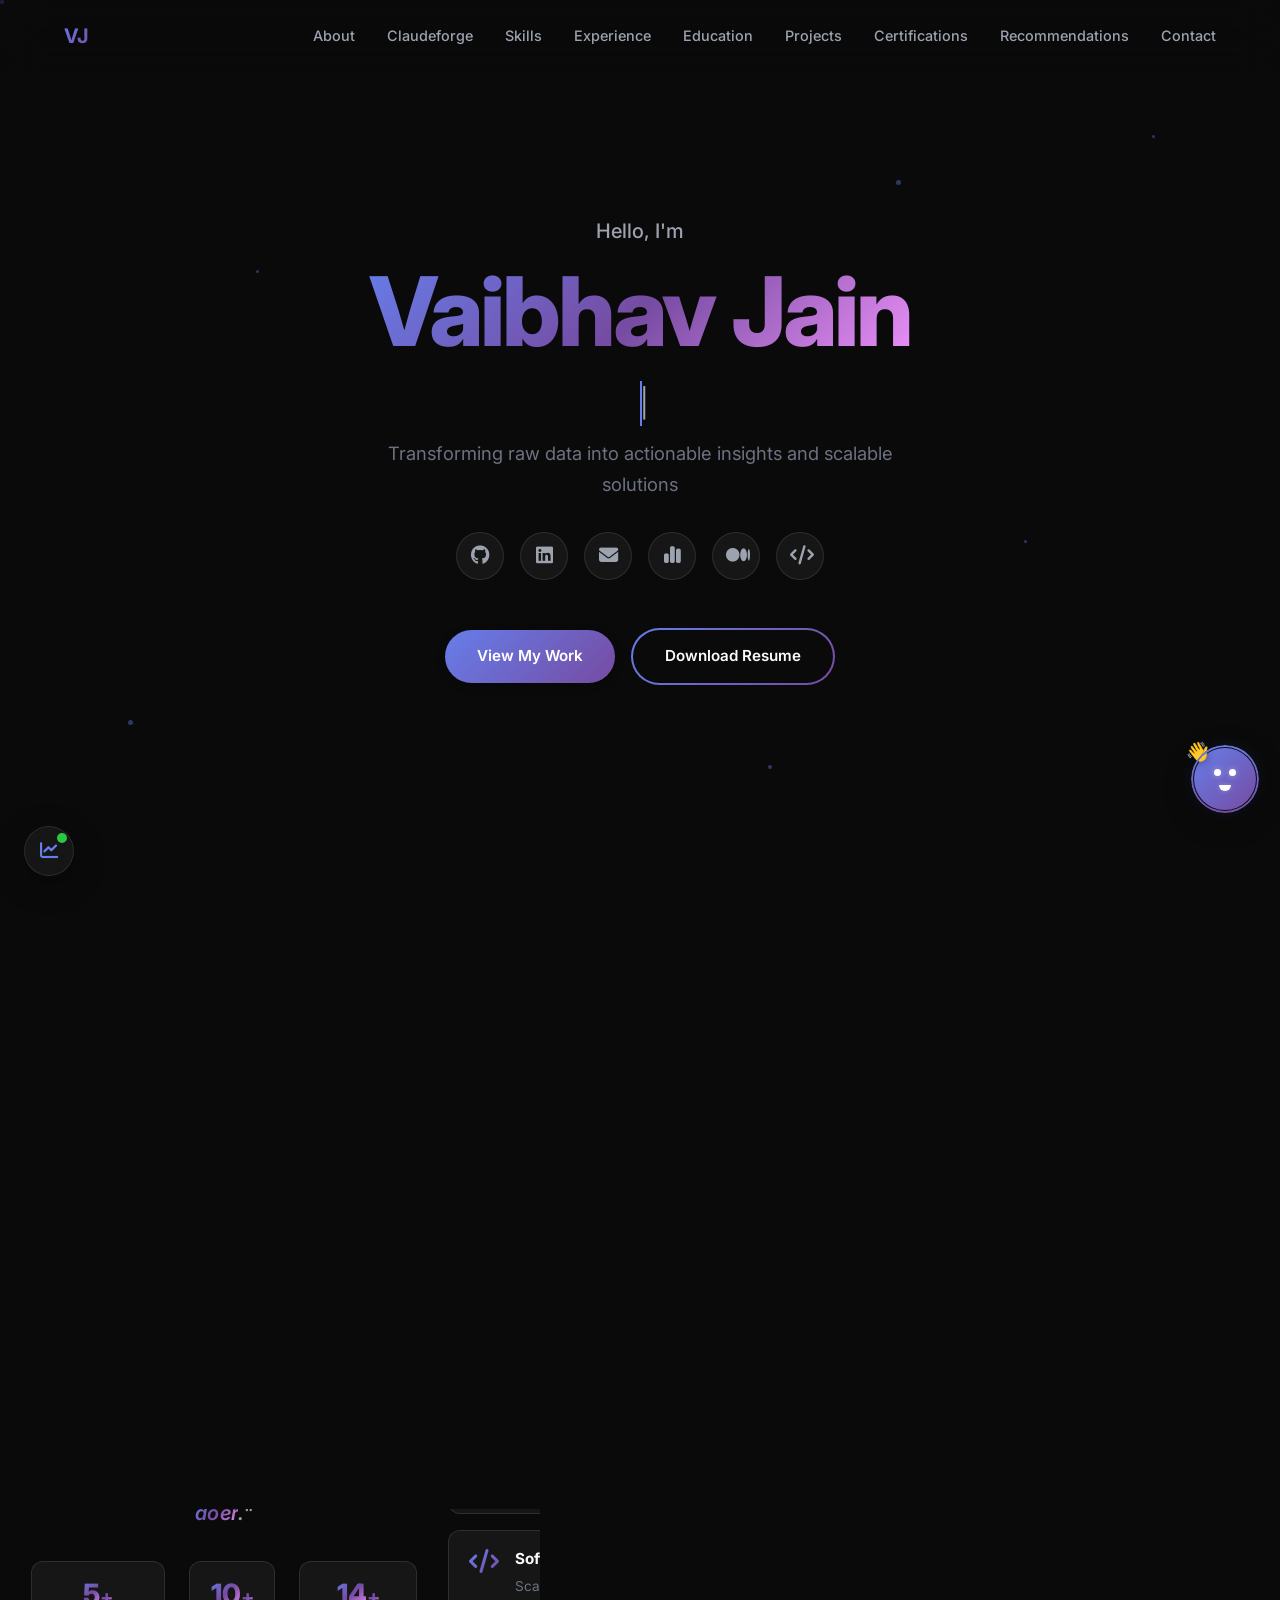
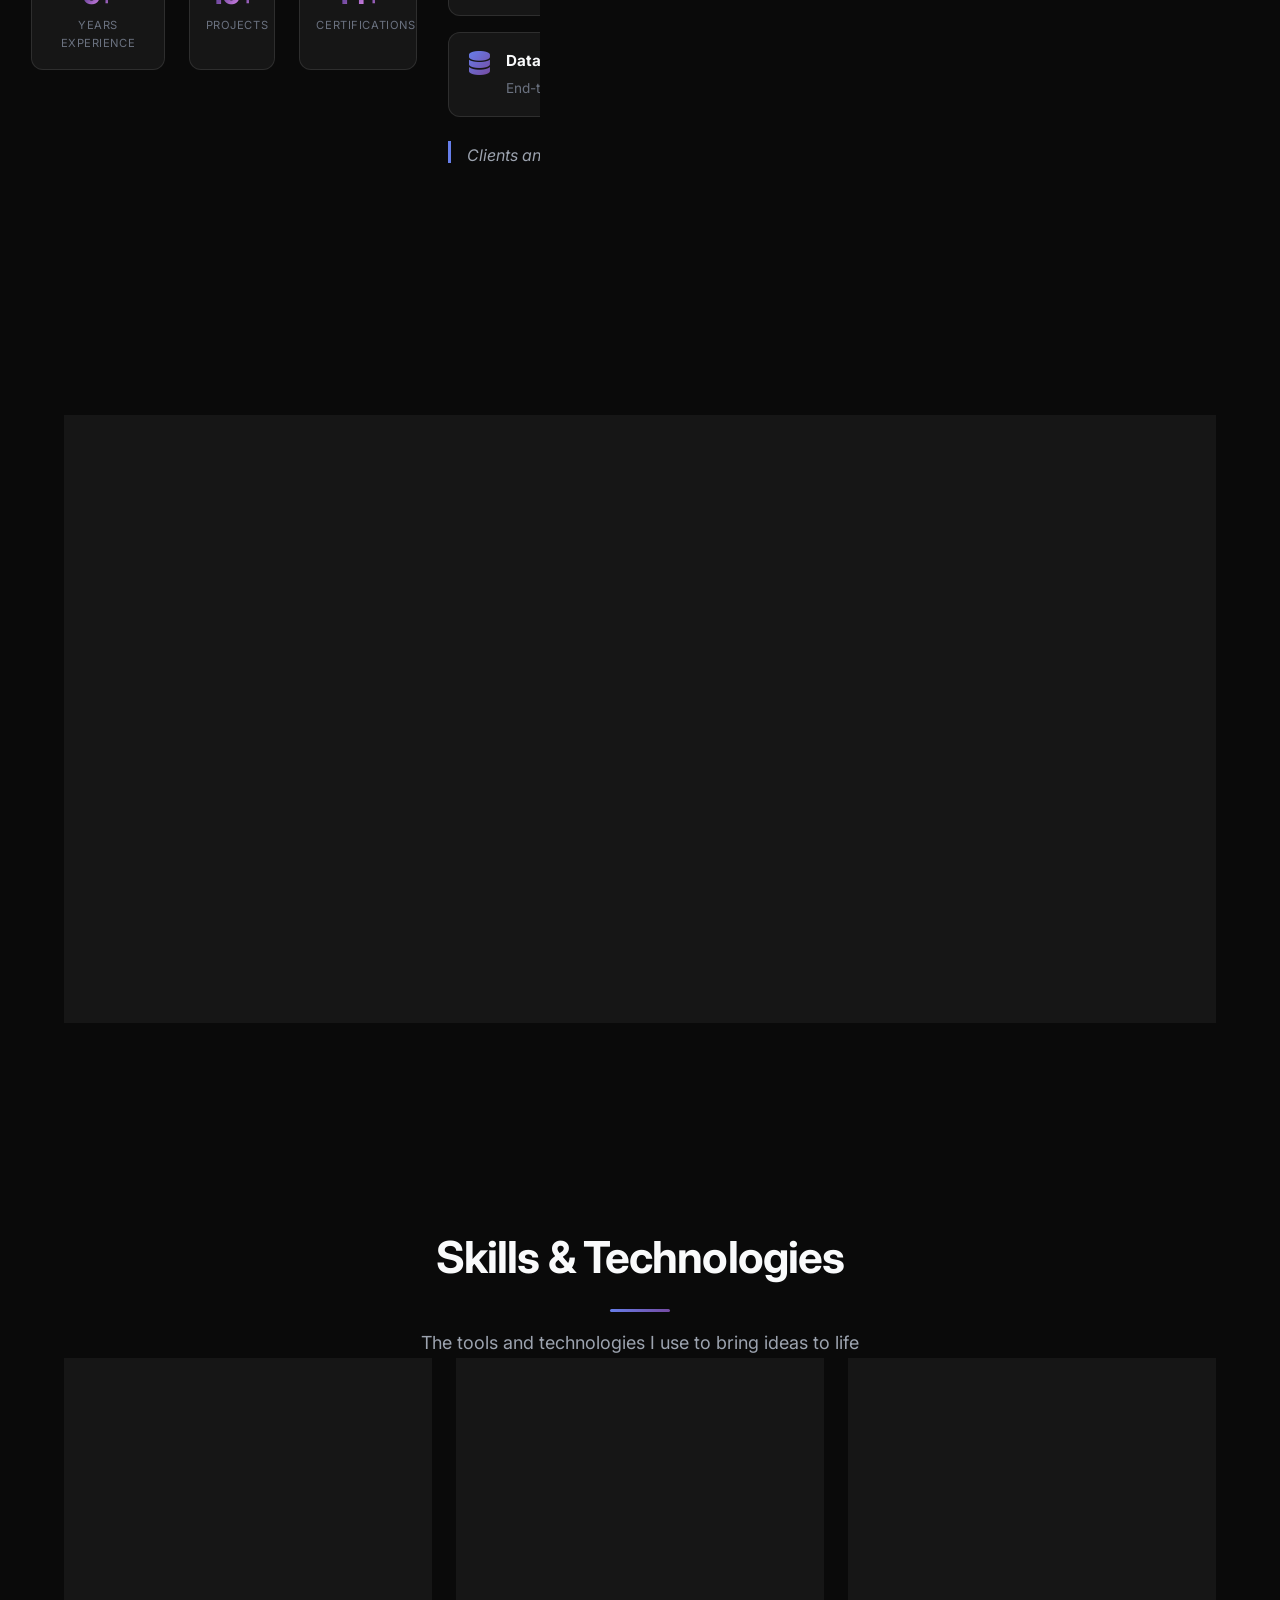
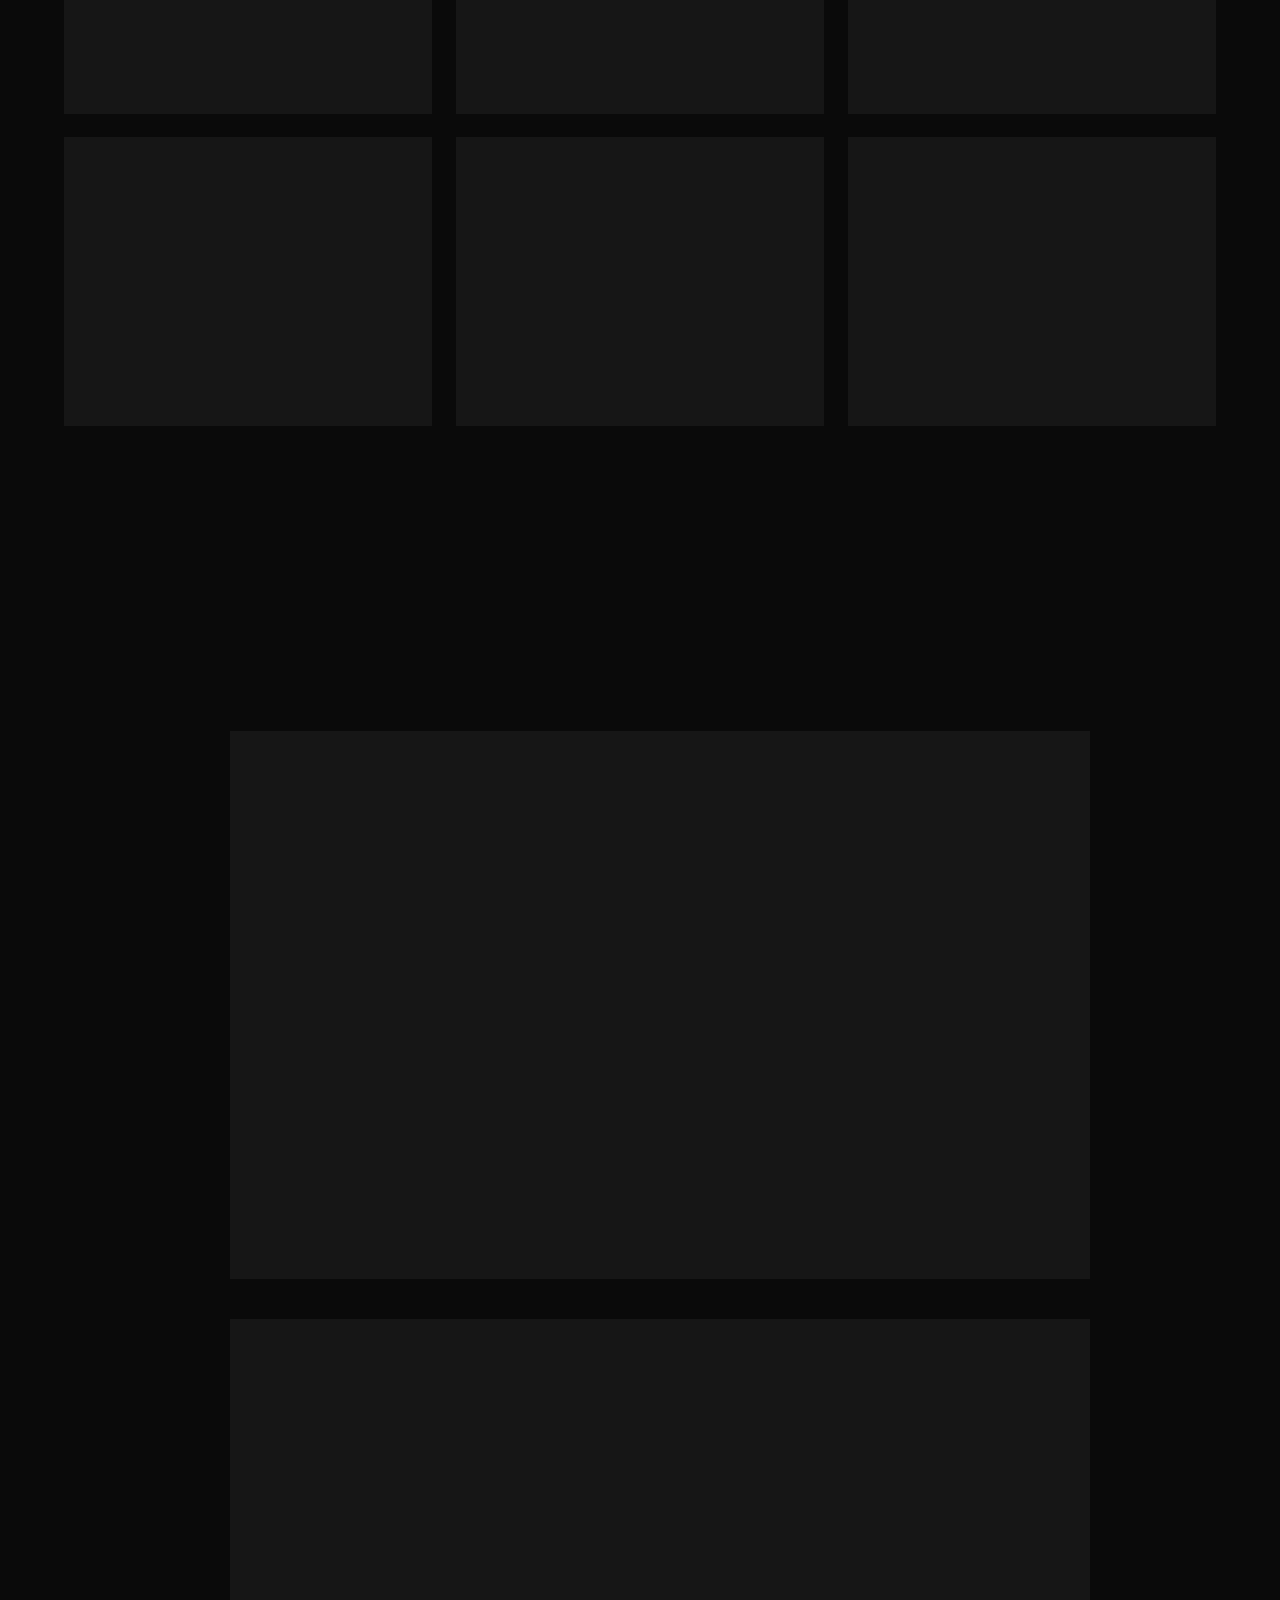
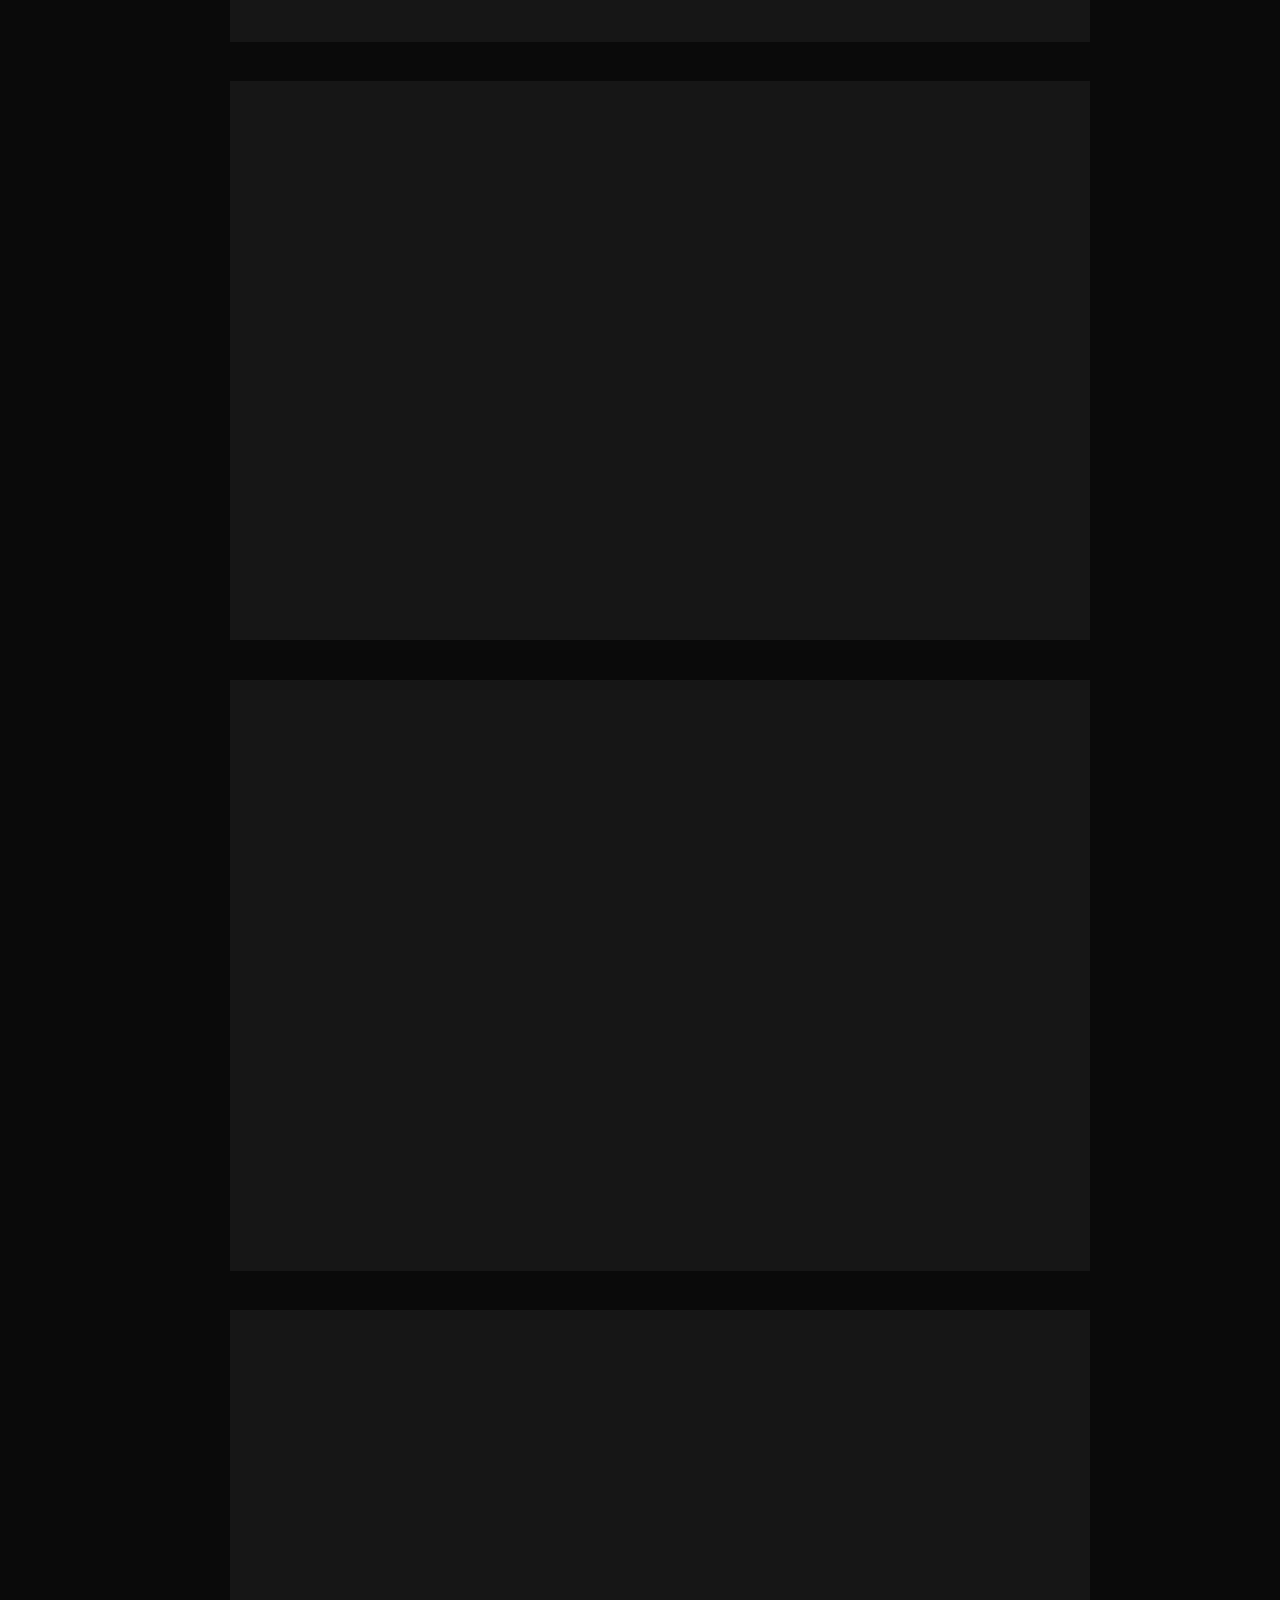
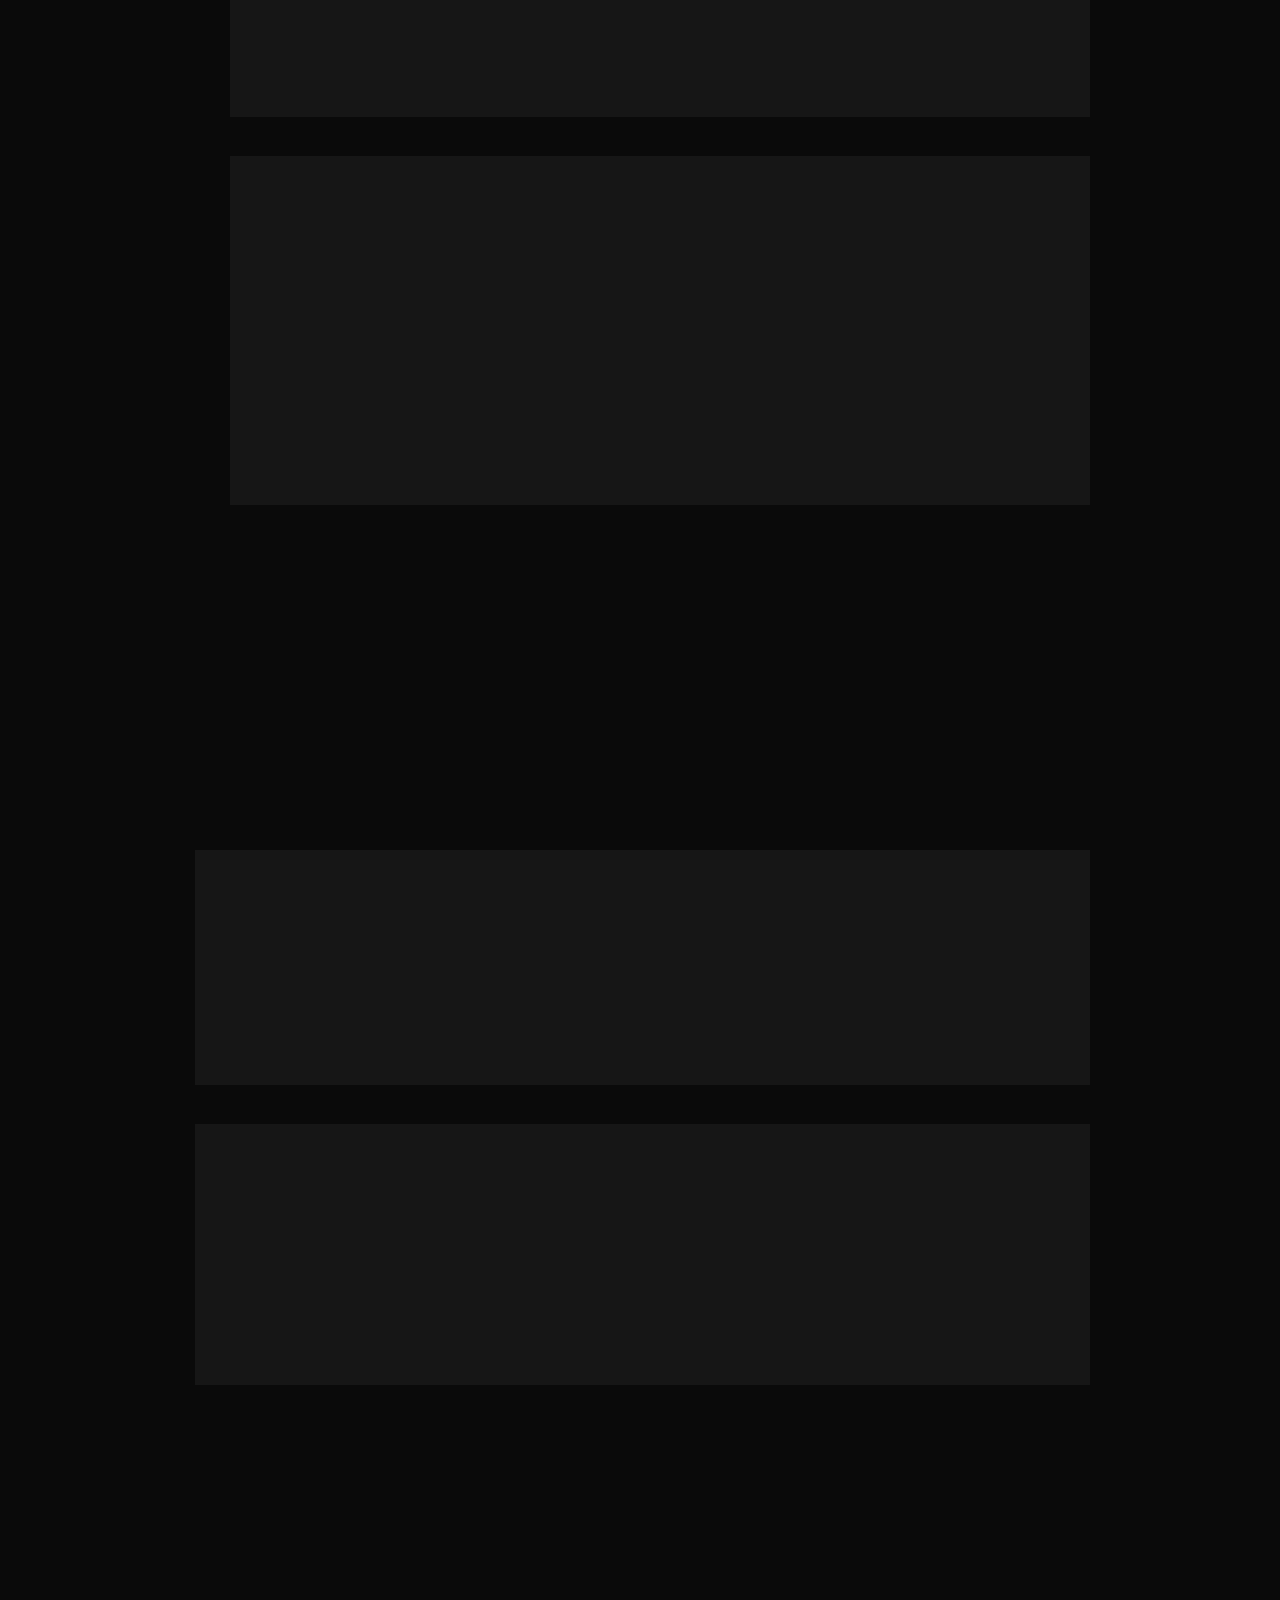
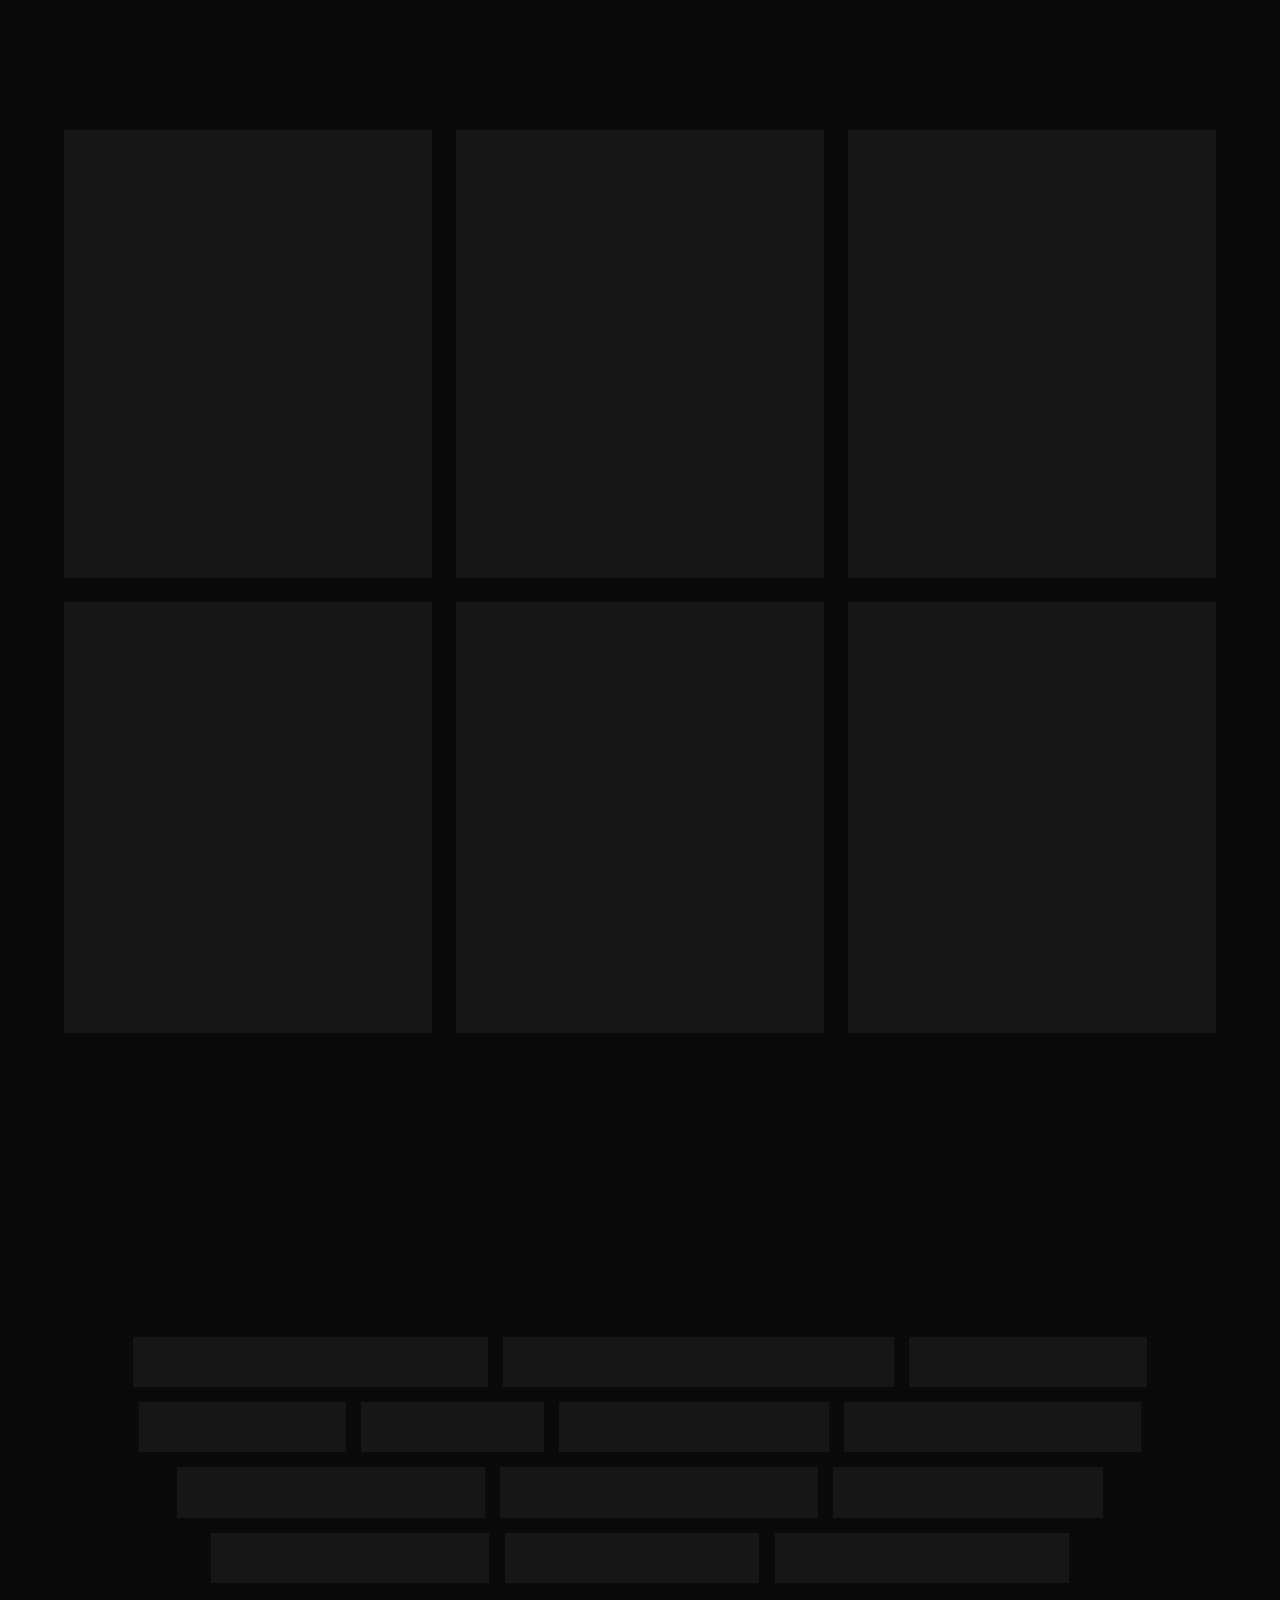
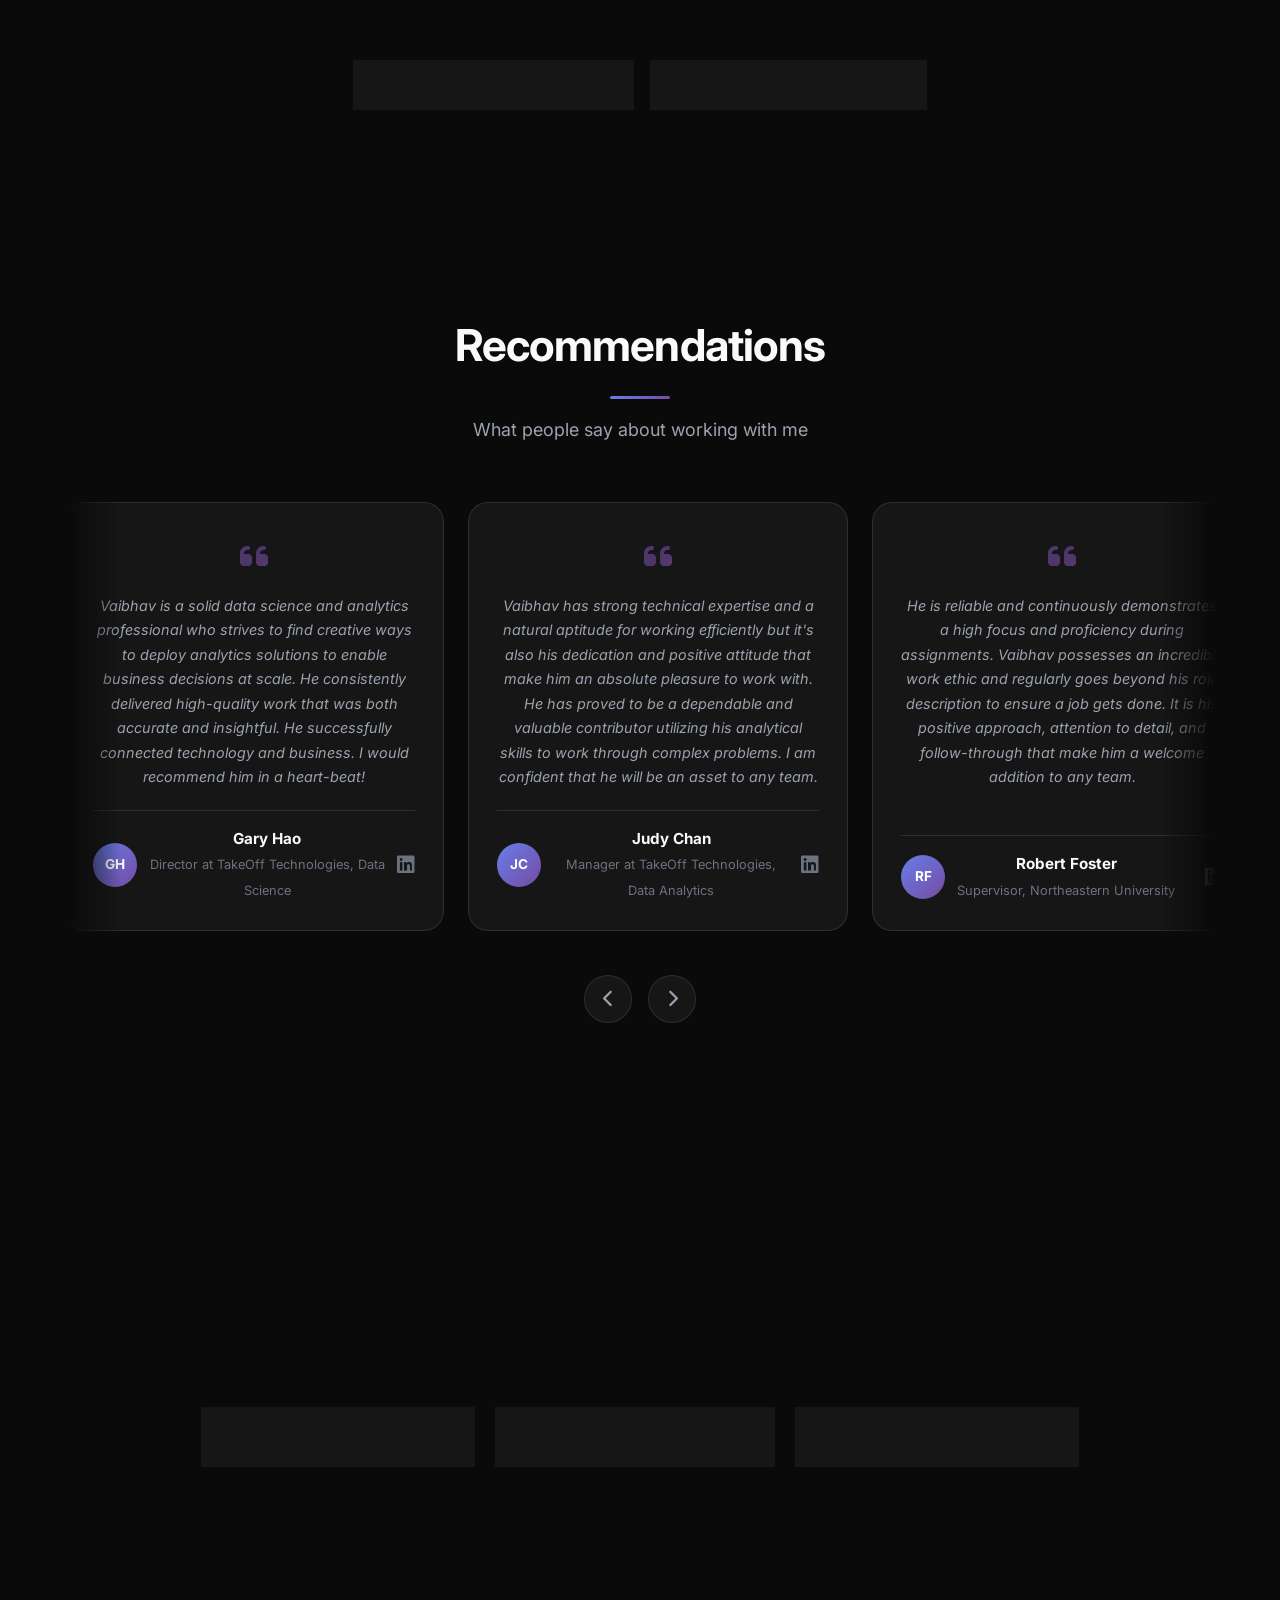
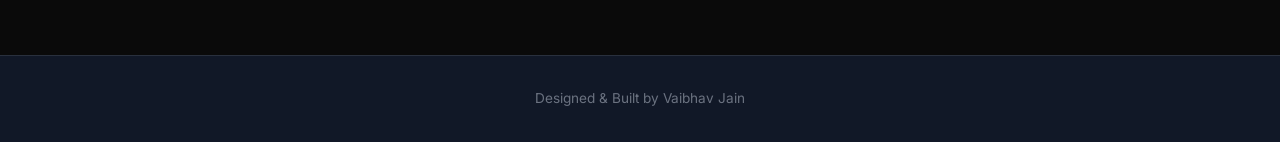
==== commit 73e005a4: "feat: made it seo friendly" ====
--- a/index.html
+++ b/index.html
@@ -10,14 +10,64 @@
 
   <meta name="description" content="Vaibhav Jain — Data Engineer, AI Engineer, and Software Engineer. Portfolio showcasing experience, projects, and skills in data engineering, analytics, and machine learning.">
   <meta name="author" content="Vaibhav Jain">
+  <meta name="robots" content="index, follow">
+  <meta name="theme-color" content="#2c3e50">
+  <link rel="canonical" href="https://jainvaibhav62.github.io/">
+
+  <!-- Open Graph -->
   <meta property="og:title" content="Vaibhav Jain | Data Engineer &amp; Analyst">
   <meta property="og:type" content="website">
   <meta property="og:image" content="https://jainvaibhav62.github.io/src/img/profile_x.png">
   <meta property="og:description" content="Vaibhav Jain — Data Engineer, AI Engineer, and Software Engineer. Portfolio showcasing experience, projects, and skills.">
   <meta property="og:url" content="https://jainvaibhav62.github.io/">
+  <meta property="og:locale" content="en_US">
+  <meta property="og:site_name" content="Vaibhav Jain Portfolio">
+
+  <!-- Twitter Card -->
+  <meta name="twitter:card" content="summary_large_image">
+  <meta name="twitter:title" content="Vaibhav Jain | Data Engineer &amp; Analyst">
+  <meta name="twitter:description" content="Data Engineer, AI Engineer, and Software Engineer. 5+ years building scalable data pipelines, ML systems, and cloud-native solutions.">
+  <meta name="twitter:image" content="https://jainvaibhav62.github.io/src/img/profile_x.png">
+
+  <!-- Structured Data (JSON-LD) -->
+  <script type="application/ld+json">
+  {
+    "@context": "https://schema.org",
+    "@type": "Person",
+    "name": "Vaibhav Jain",
+    "url": "https://jainvaibhav62.github.io/",
+    "image": "https://jainvaibhav62.github.io/src/img/profile_x.png",
+    "jobTitle": "Data Engineer",
+    "worksFor": {
+      "@type": "Organization",
+      "name": "Toyota"
+    },
+    "alumniOf": [
+      {
+        "@type": "CollegeOrUniversity",
+        "name": "Northeastern University",
+        "url": "https://www.northeastern.edu/"
+      },
+      {
+        "@type": "CollegeOrUniversity",
+        "name": "NMIMS University",
+        "url": "https://www.nmims.edu/"
+      }
+    ],
+    "knowsAbout": ["Data Engineering", "AI Engineering", "Machine Learning", "Python", "SQL", "Snowflake", "AWS", "Apache Airflow", "DBT", "Terraform"],
+    "sameAs": [
+      "https://github.com/jainvaibhav62",
+      "https://www.linkedin.com/in/jnvaibhav/",
+      "https://medium.com/@jainvaibhav62",
+      "https://leetcode.com/jainvaibhav11/"
+    ]
+  }
+  </script>
 
   <link rel="icon" href="src/img/favicon.svg" type="image/svg+xml">
   <link rel="preconnect" href="https://fonts.googleapis.com">
+  <link rel="preconnect" href="https://fonts.gstatic.com" crossorigin>
+  <link rel="preconnect" href="https://cdnjs.cloudflare.com">
   <link href="https://fonts.googleapis.com/css2?family=Inter:wght@300;400;500;600;700;800;900&display=swap" rel="stylesheet">
   <link rel="stylesheet" href="https://cdnjs.cloudflare.com/ajax/libs/font-awesome/6.5.1/css/all.min.css">
   <link rel="stylesheet" href="src/style.css">
--- a/src/style.css
+++ b/src/style.css
@@ -1862,6 +1862,7 @@
   color: var(--text-primary);
   font-style: italic;
   font-weight: 500;
+  white-space: pre-line;
   transition: opacity 0.3s ease;
 }
 
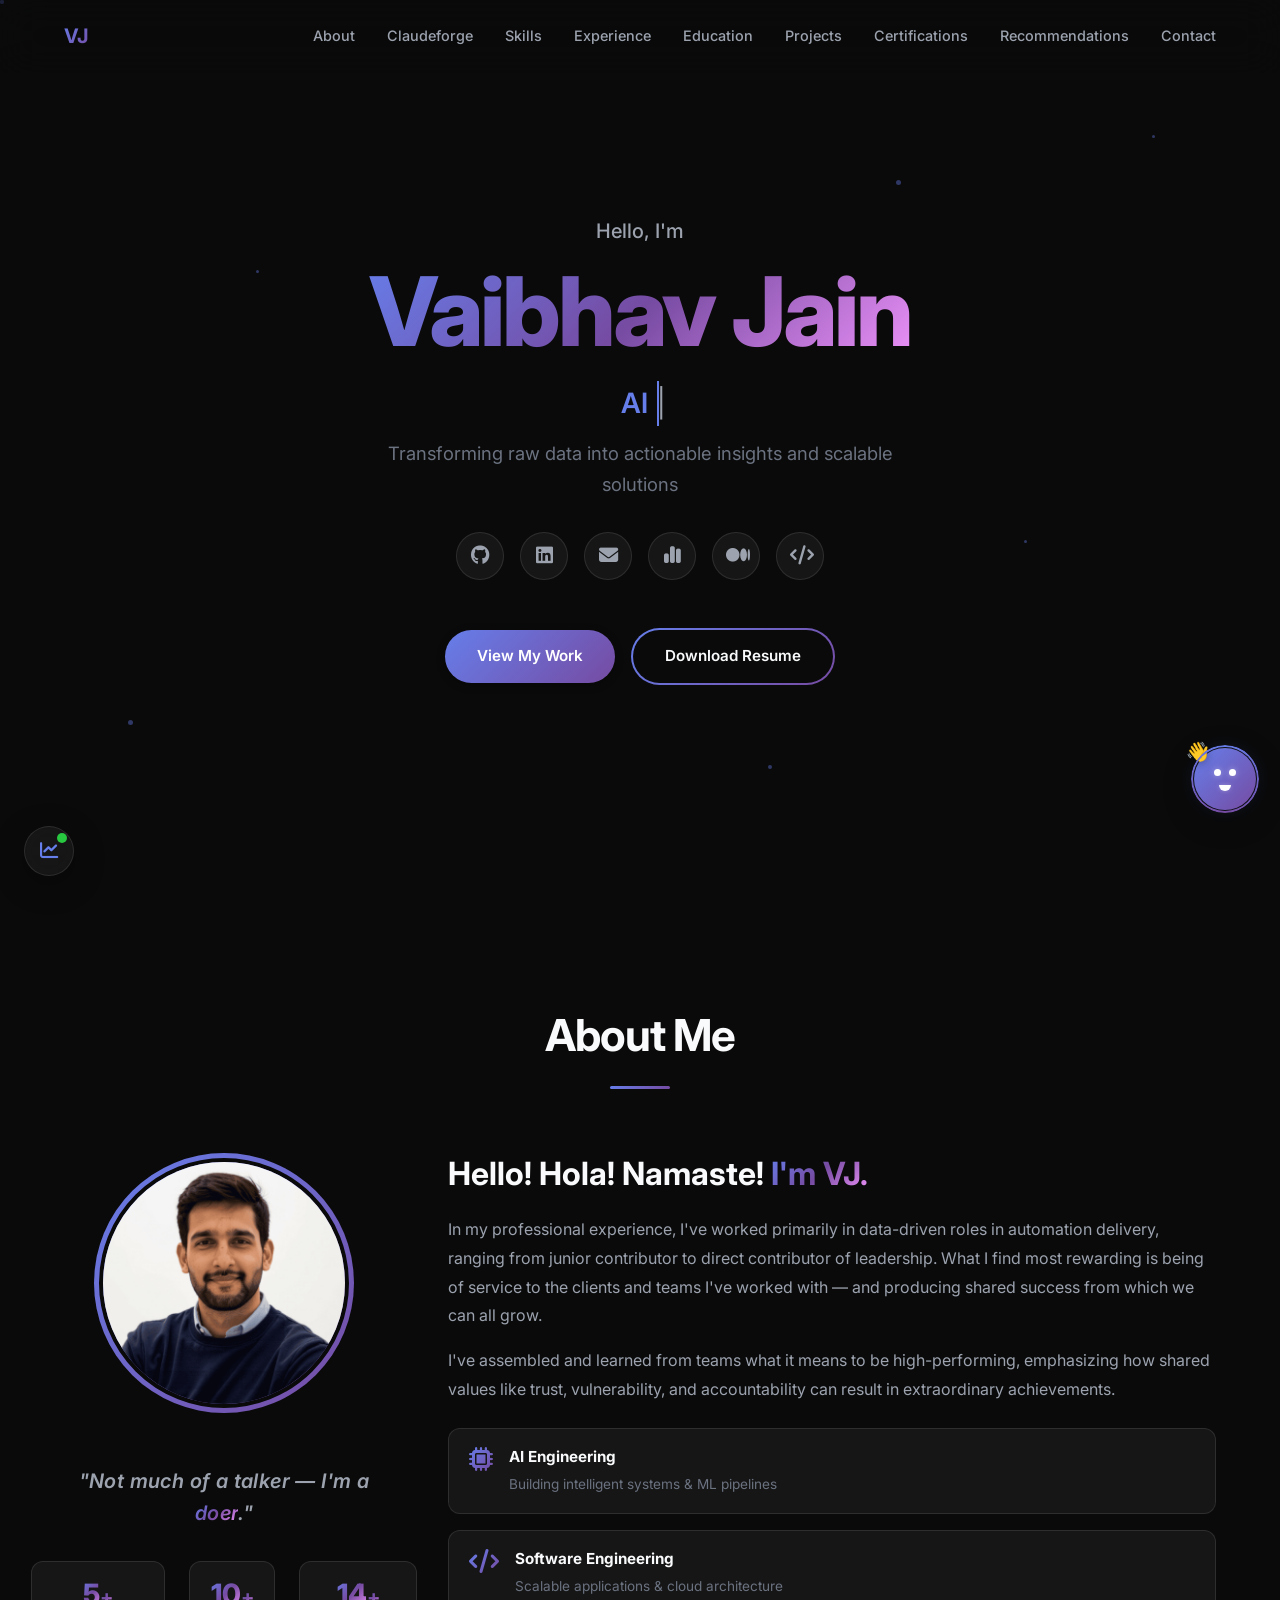
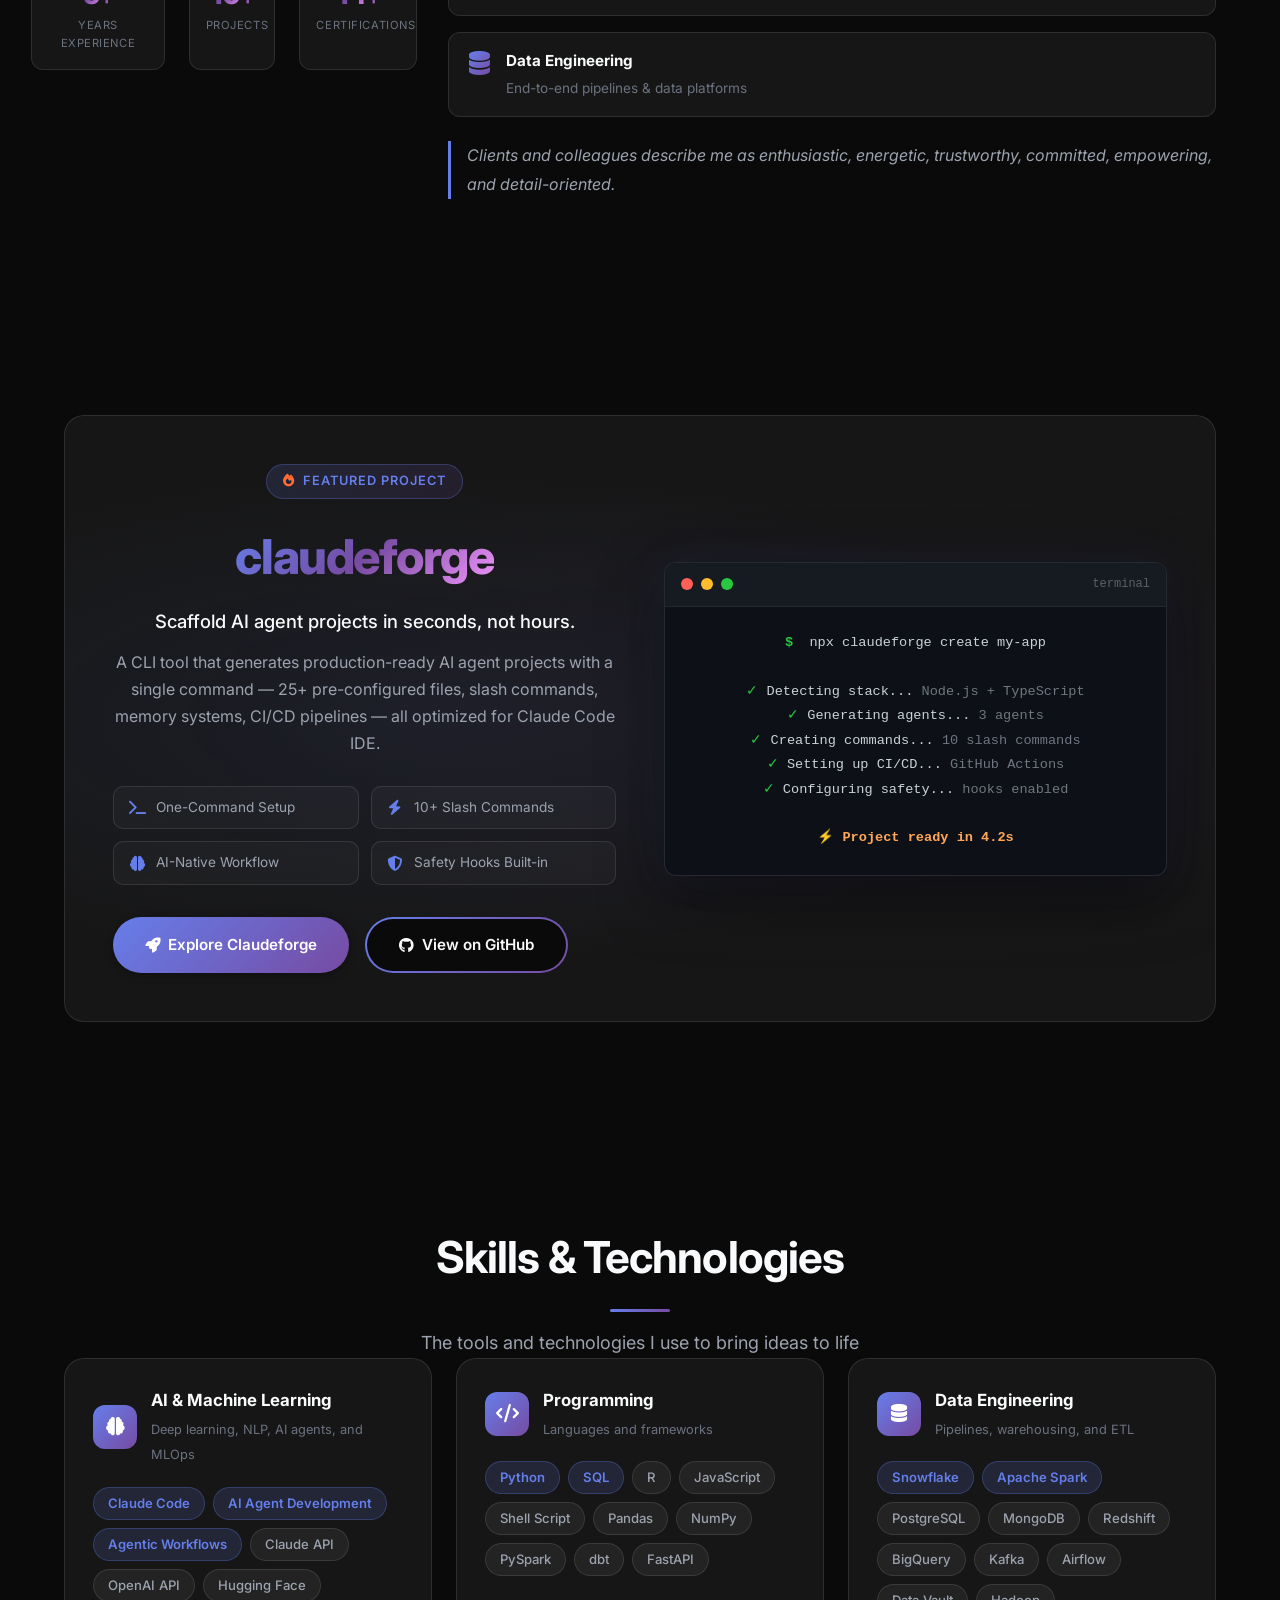
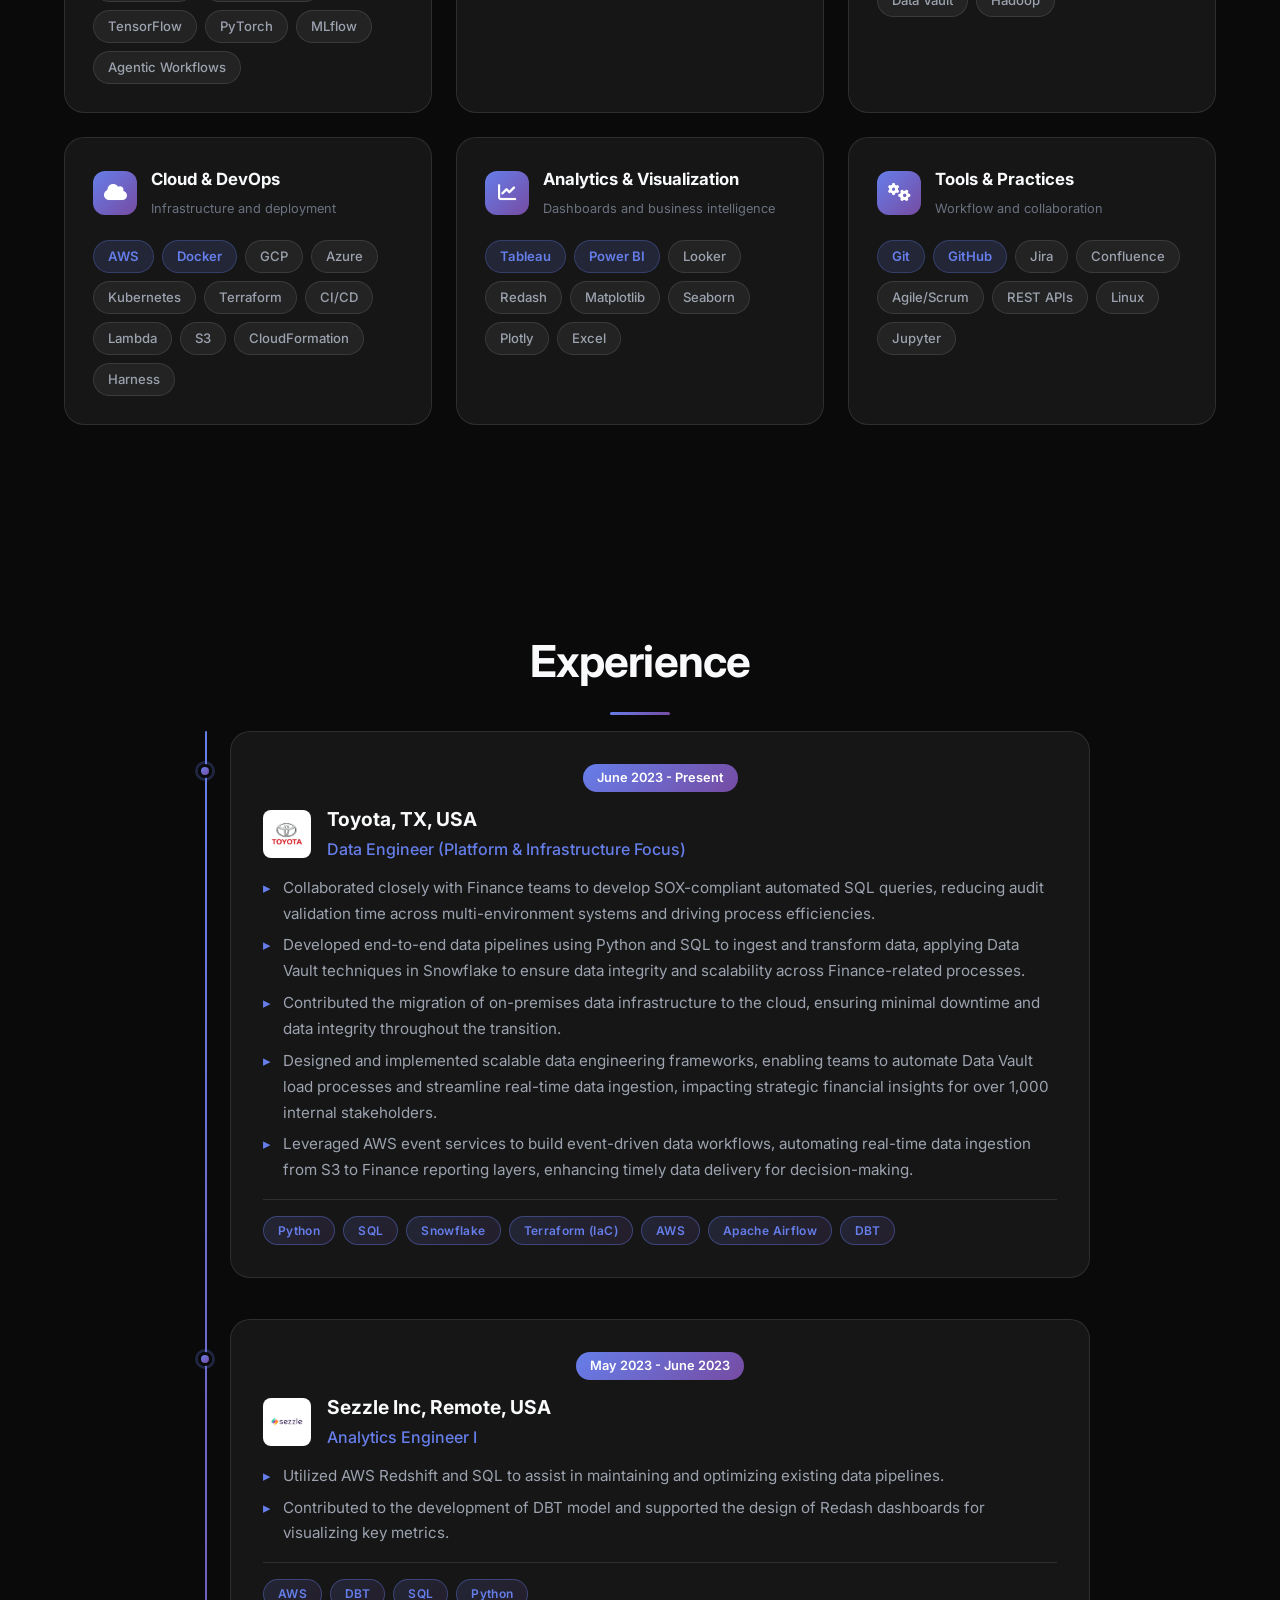
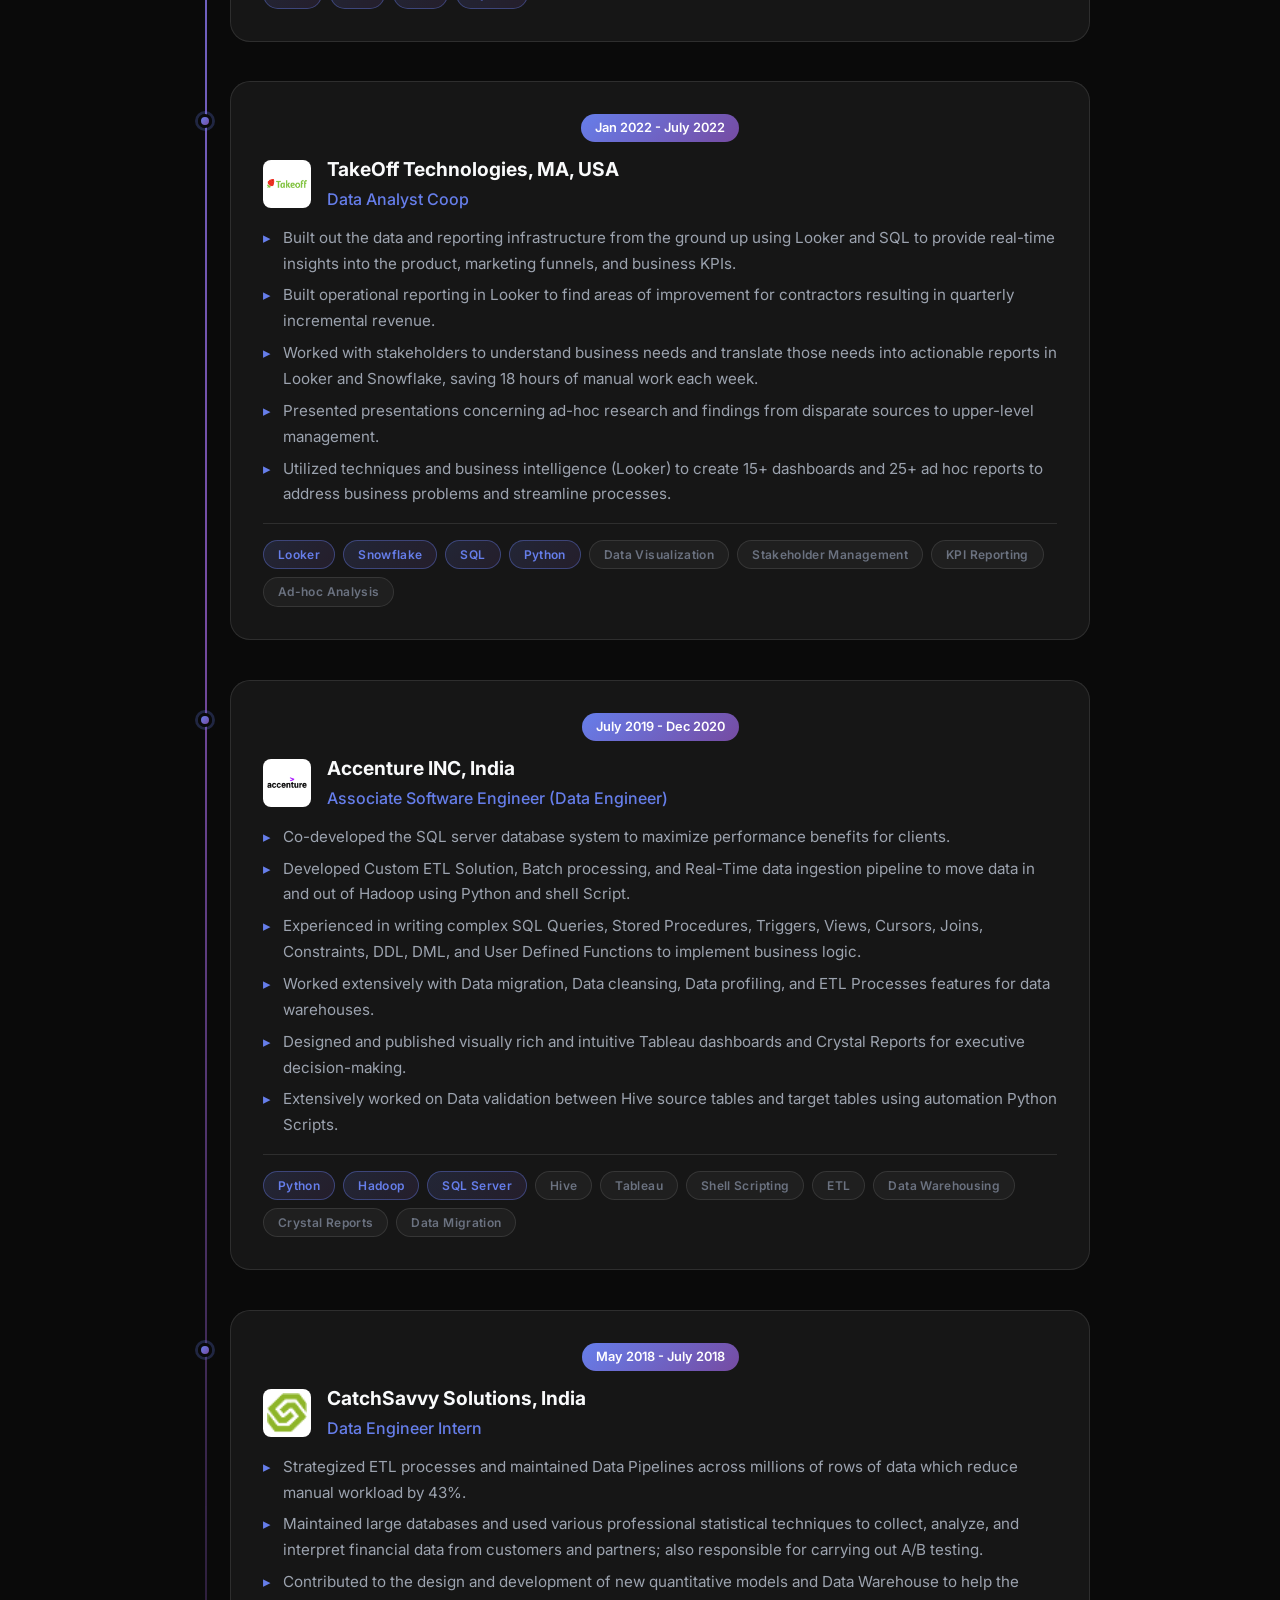
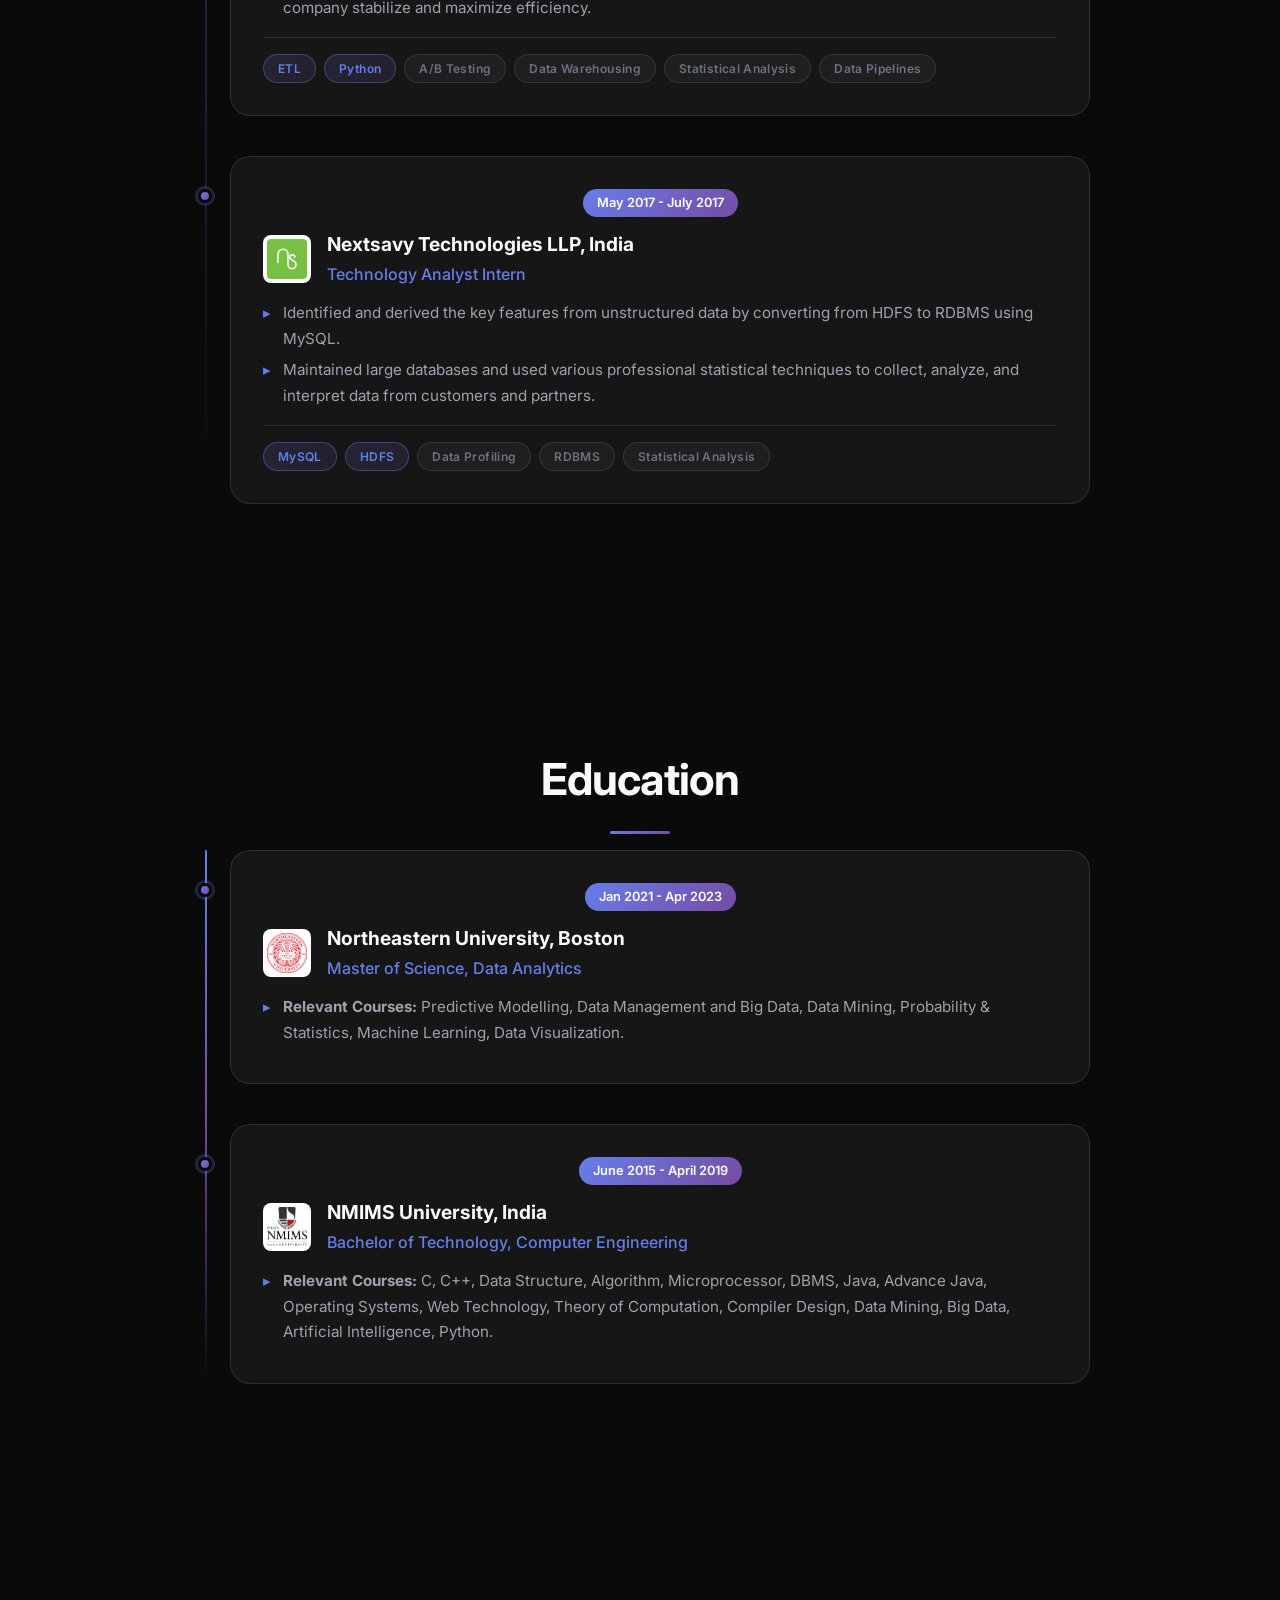
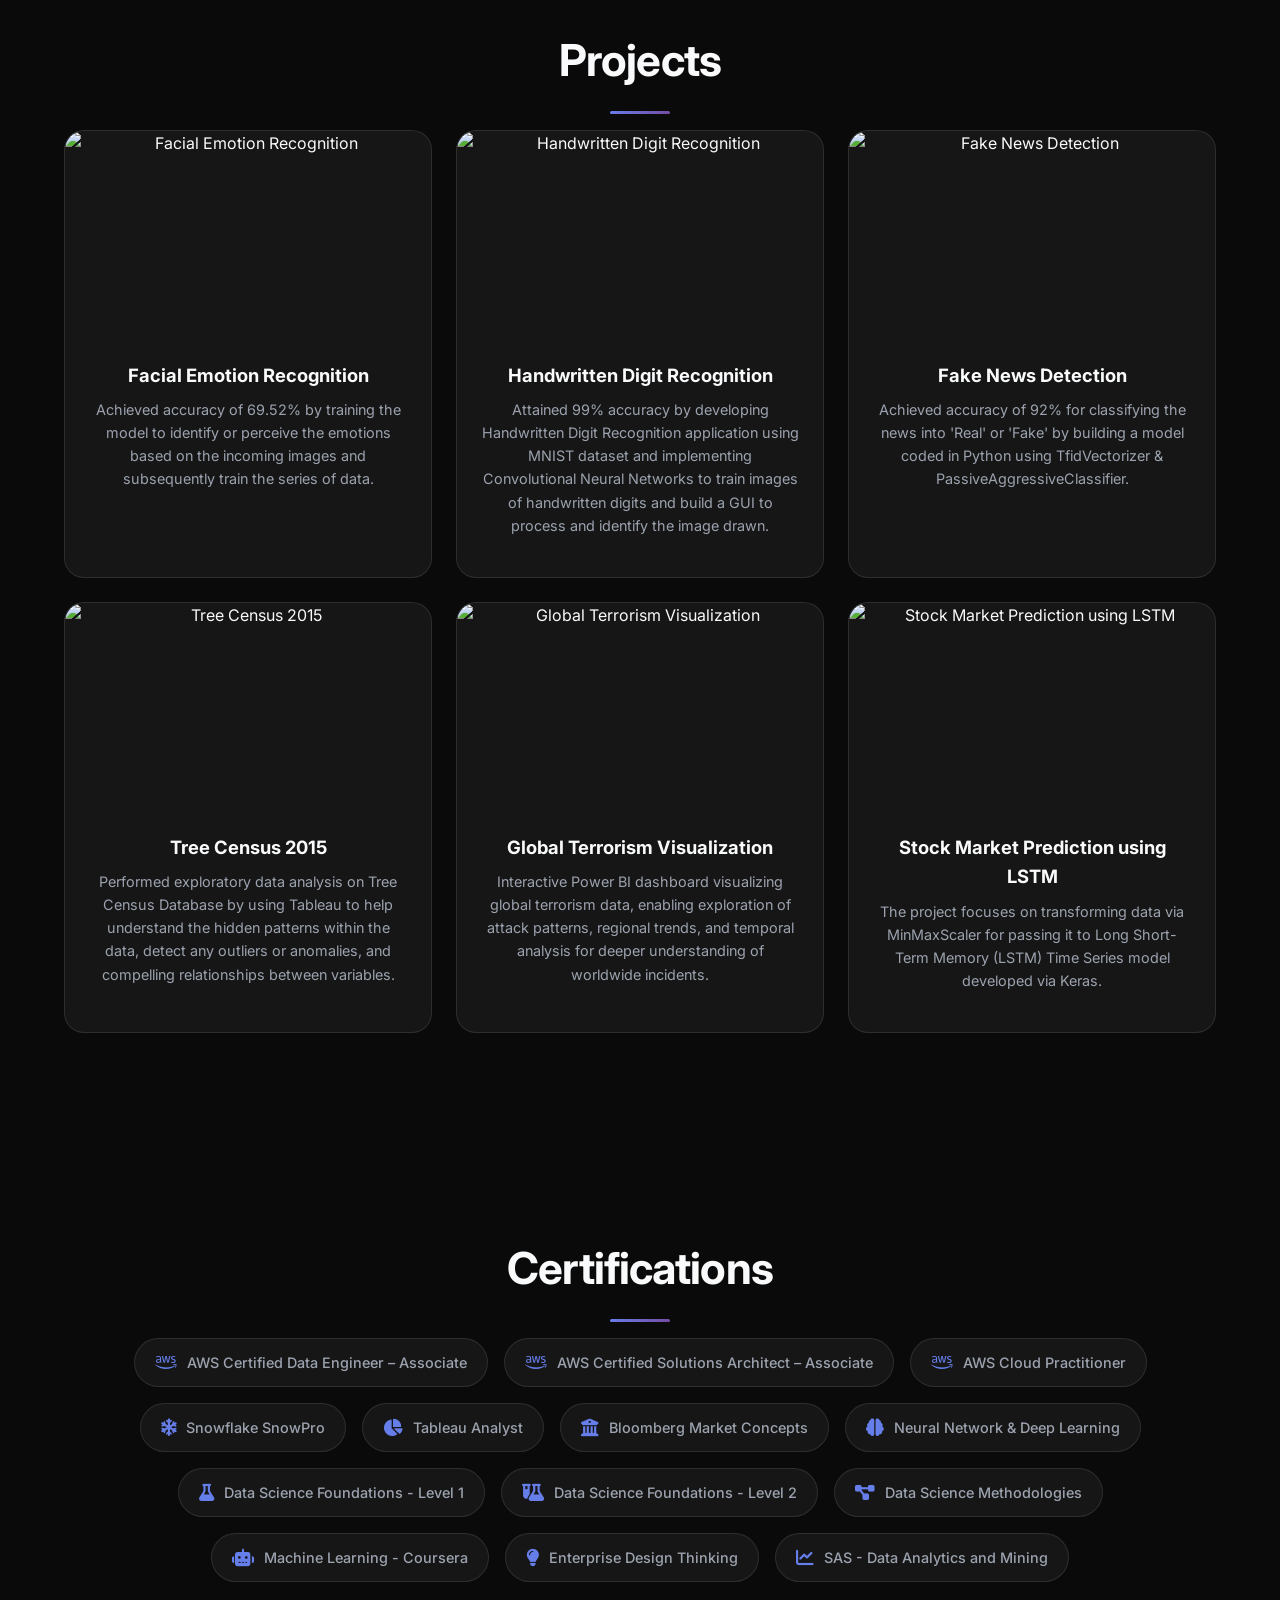
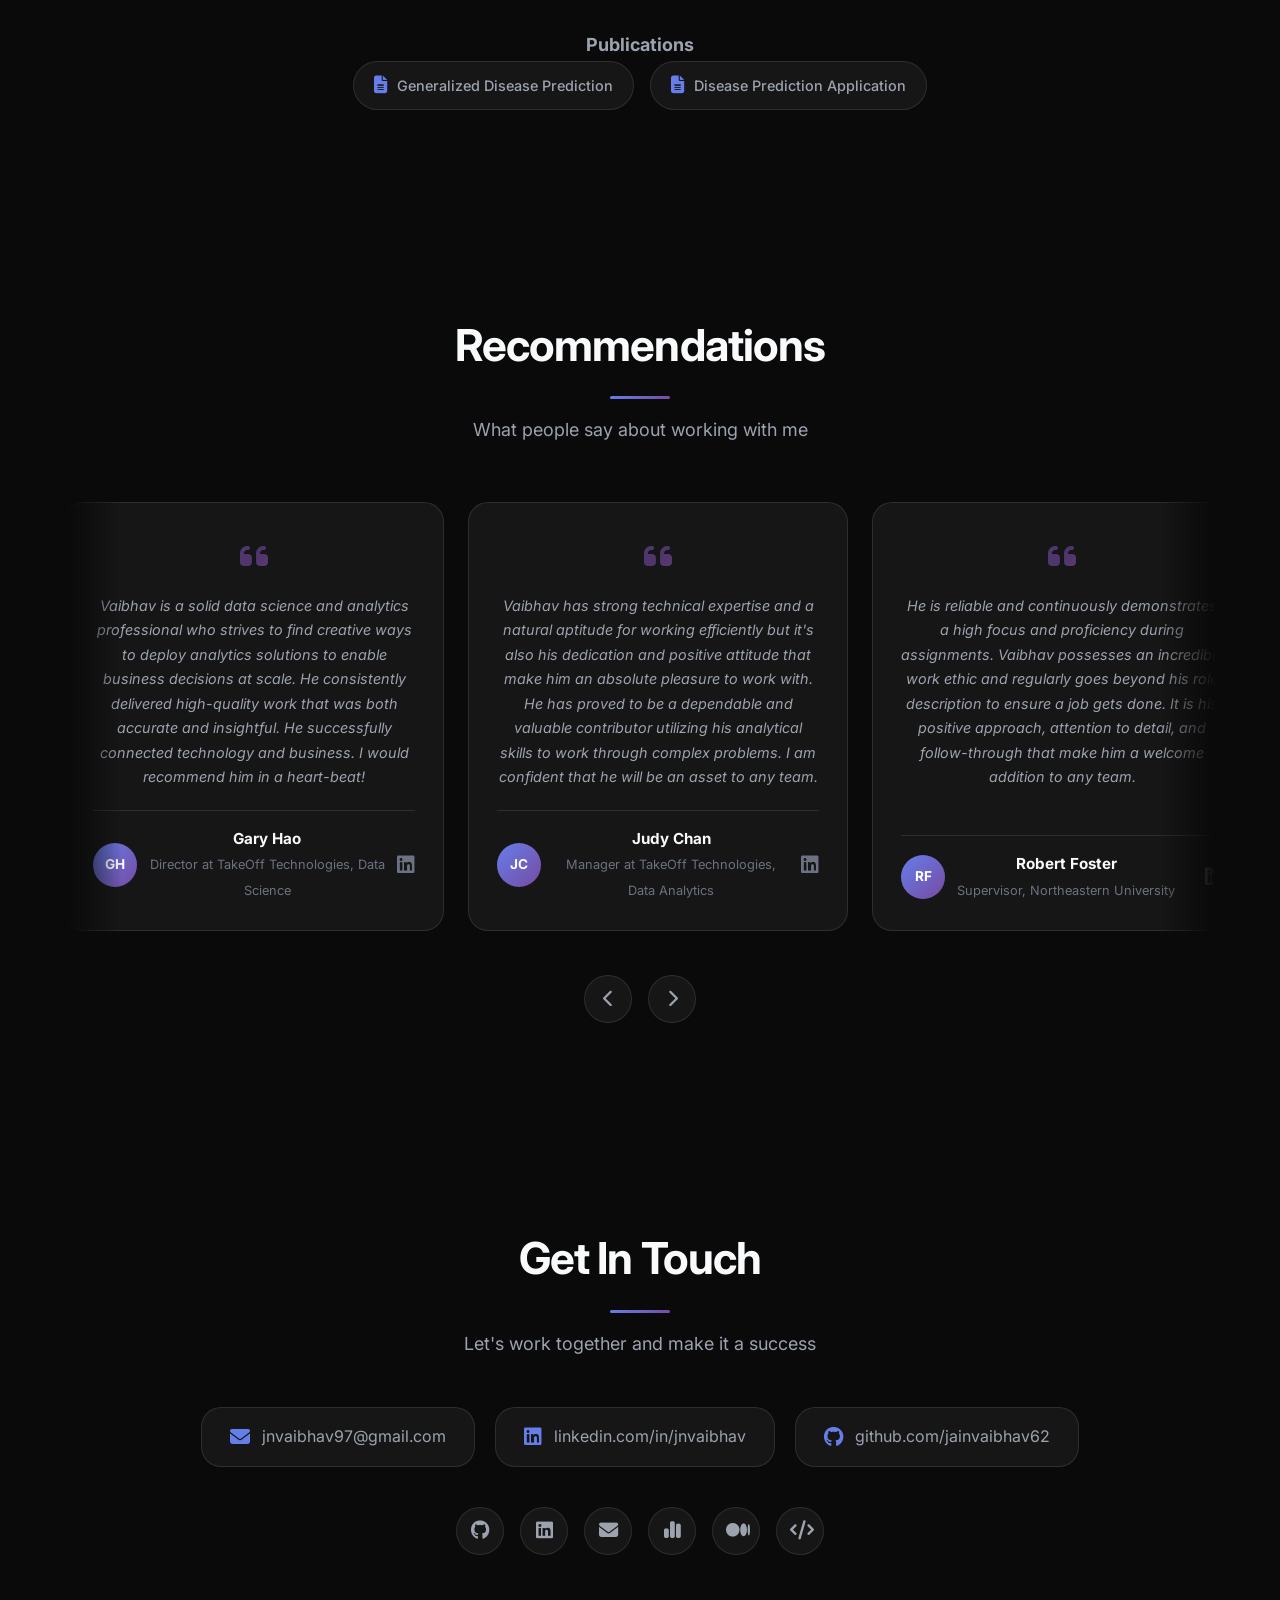
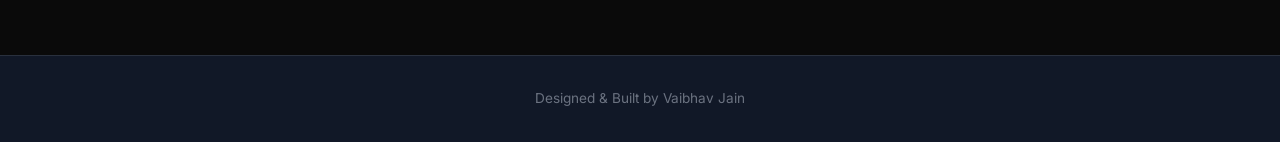
==== commit c773b52e: "feat: added geolocation feature" ====
--- a/index.html
+++ b/index.html
@@ -973,6 +973,11 @@
     <i class="fa-solid fa-arrow-up"></i>
   </button>
 
+  <!-- Firebase SDK (free tier) -->
+  <script src="https://www.gstatic.com/firebasejs/10.12.0/firebase-app-compat.js"></script>
+  <script src="https://www.gstatic.com/firebasejs/10.12.0/firebase-database-compat.js"></script>
+  <script src="src/visitor-tracker.js"></script>
+
   <script src="src/script.js" defer></script>
 </body>
 
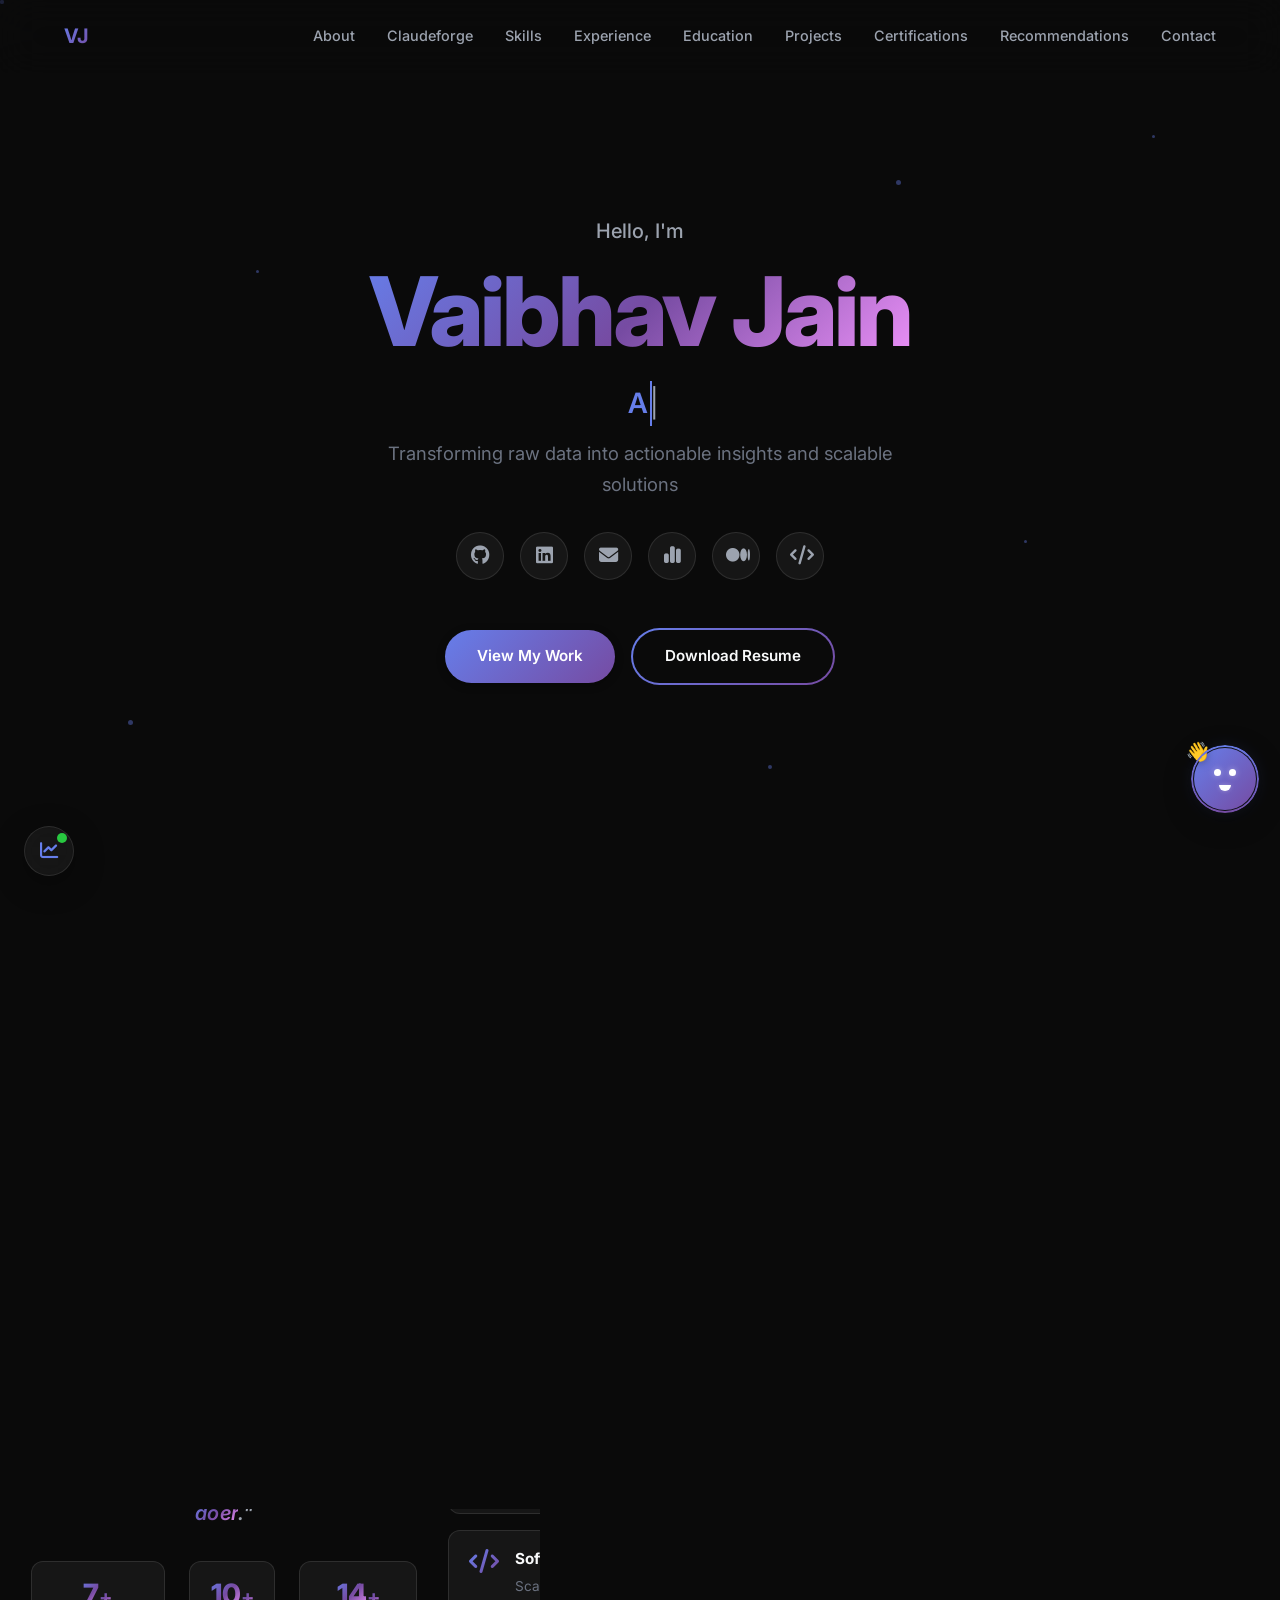
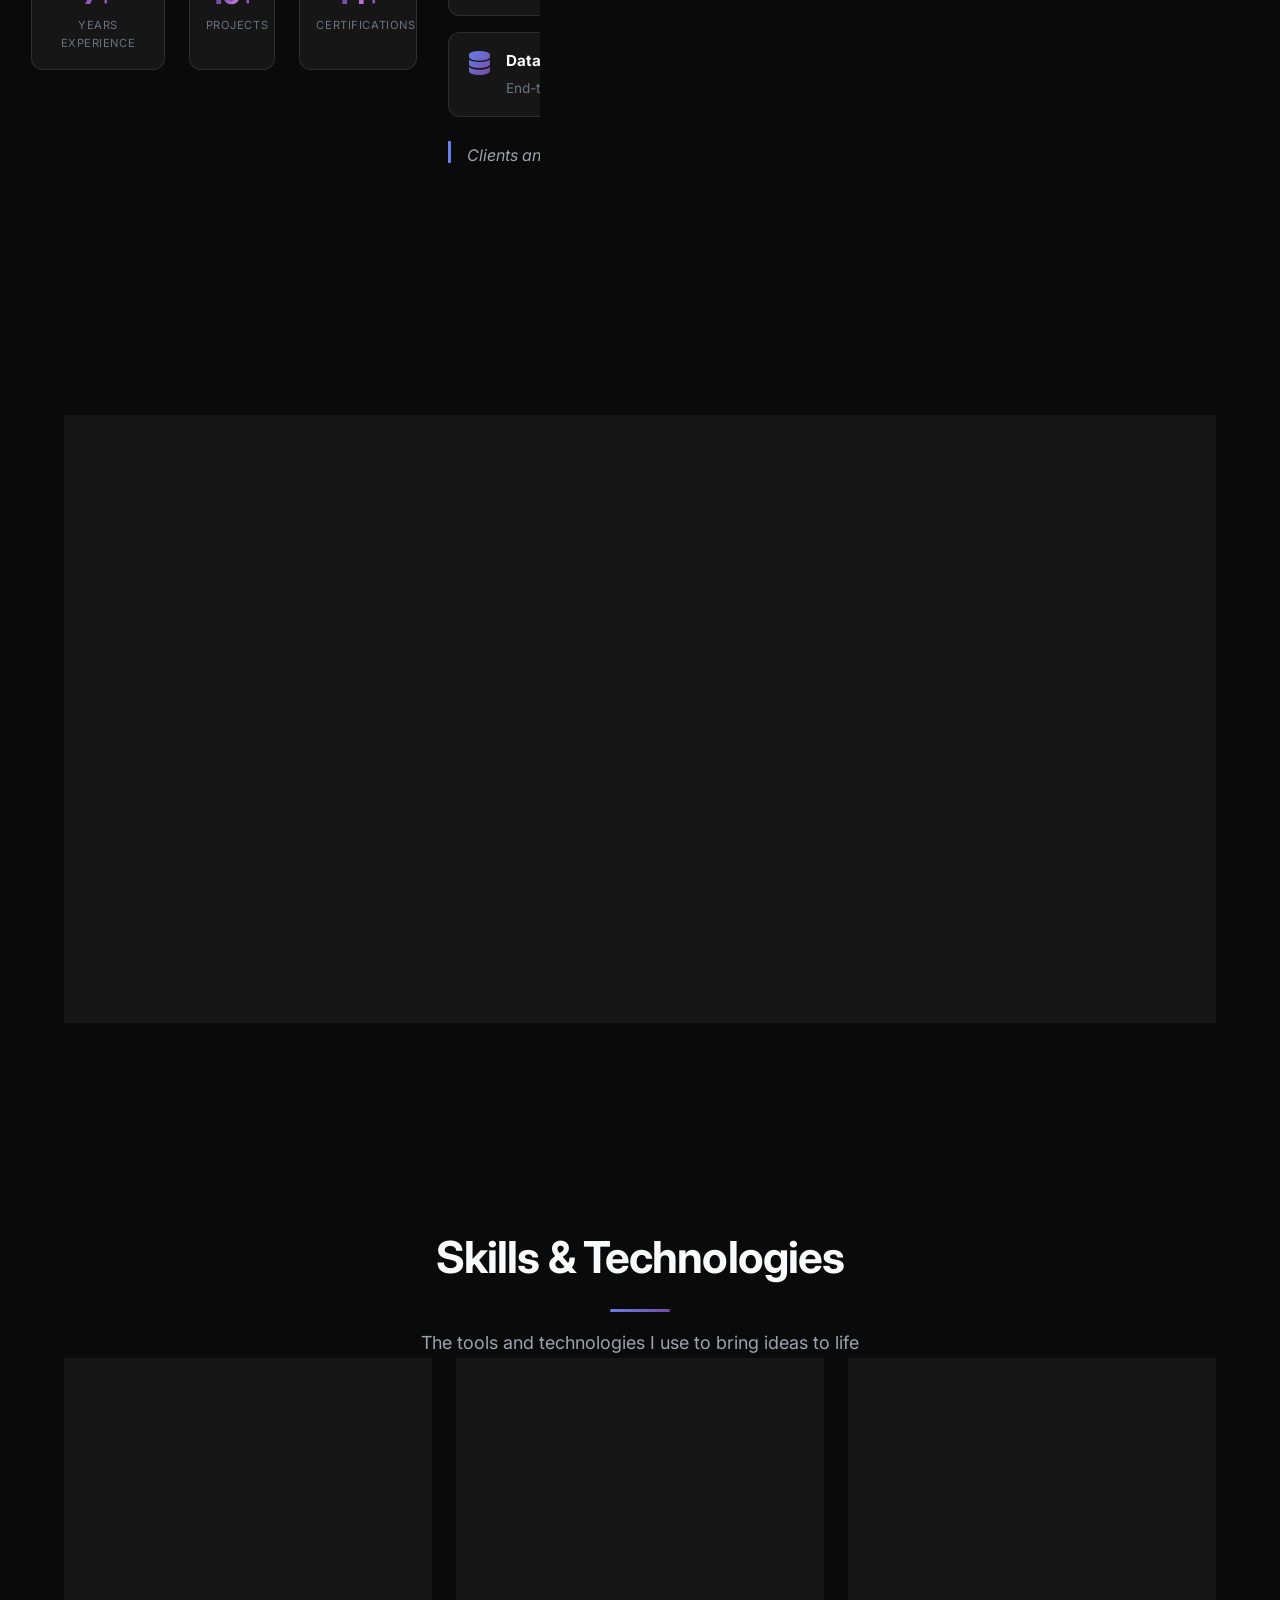
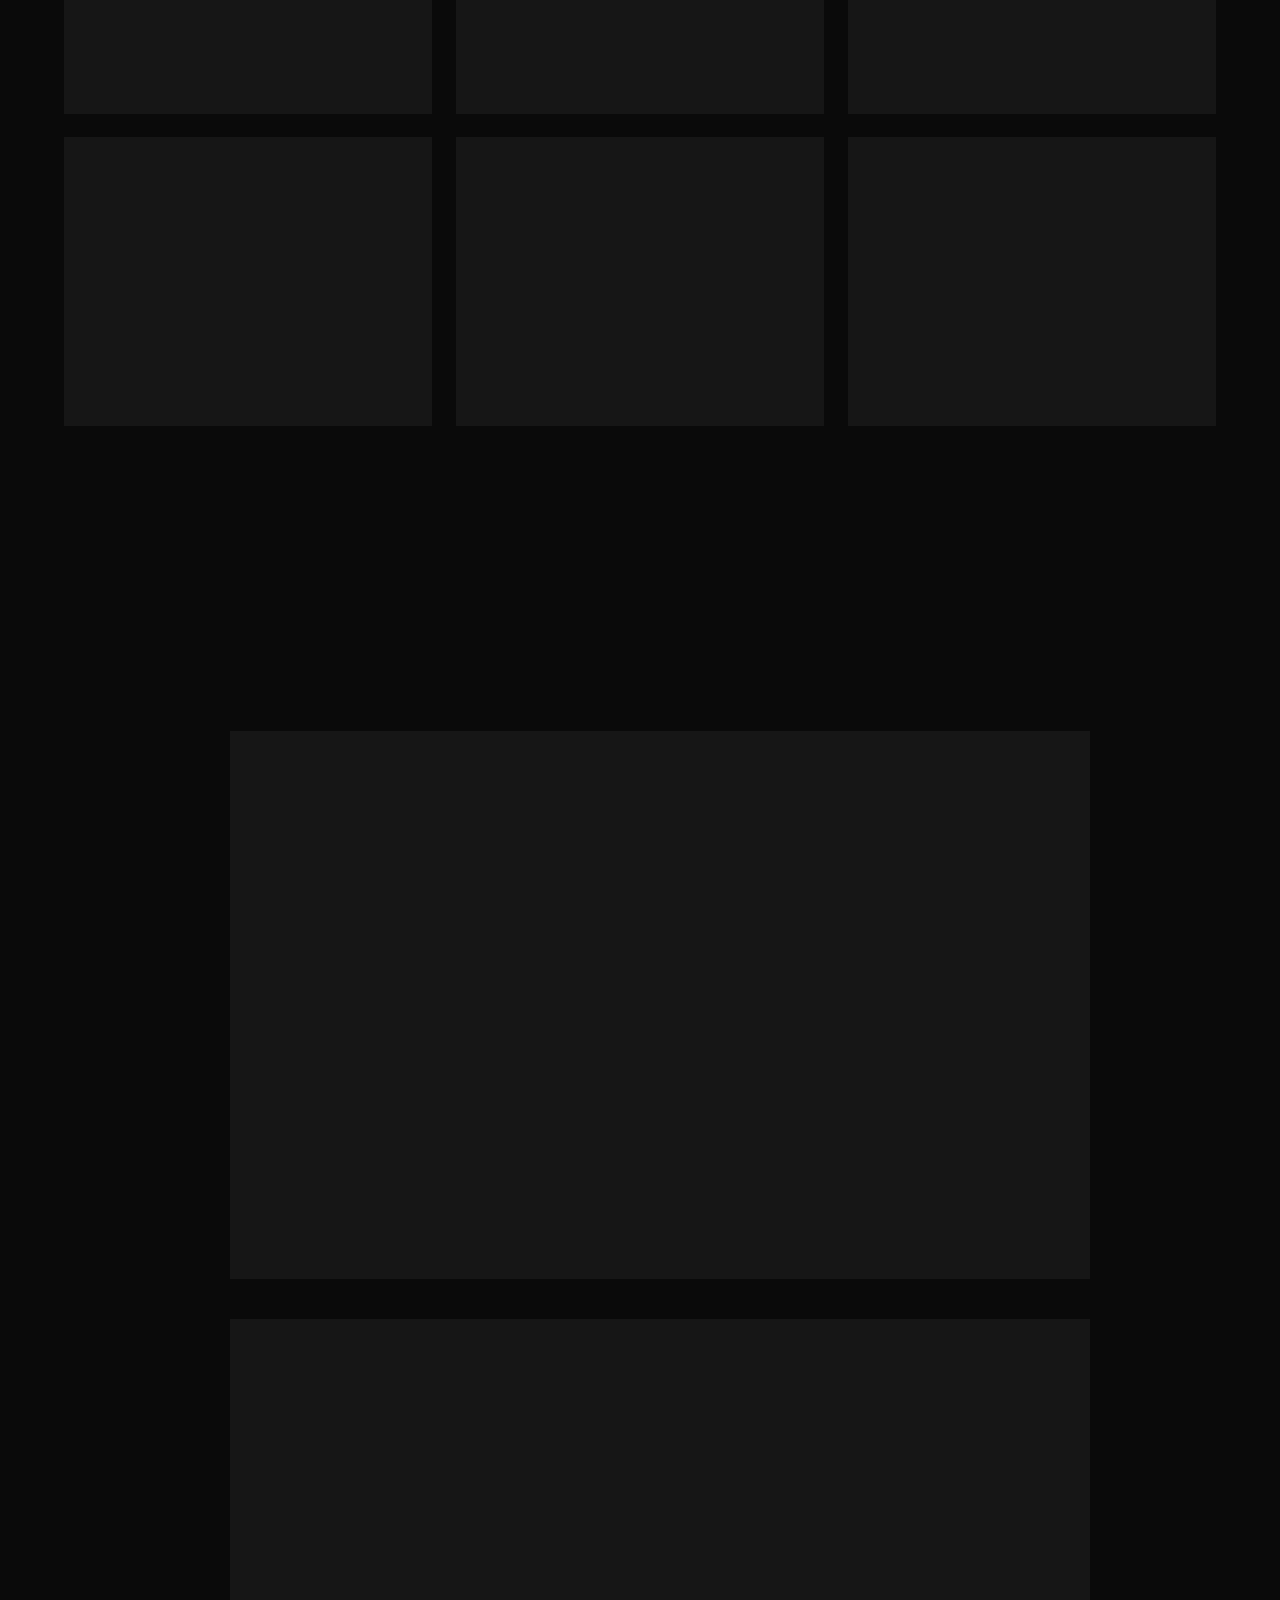
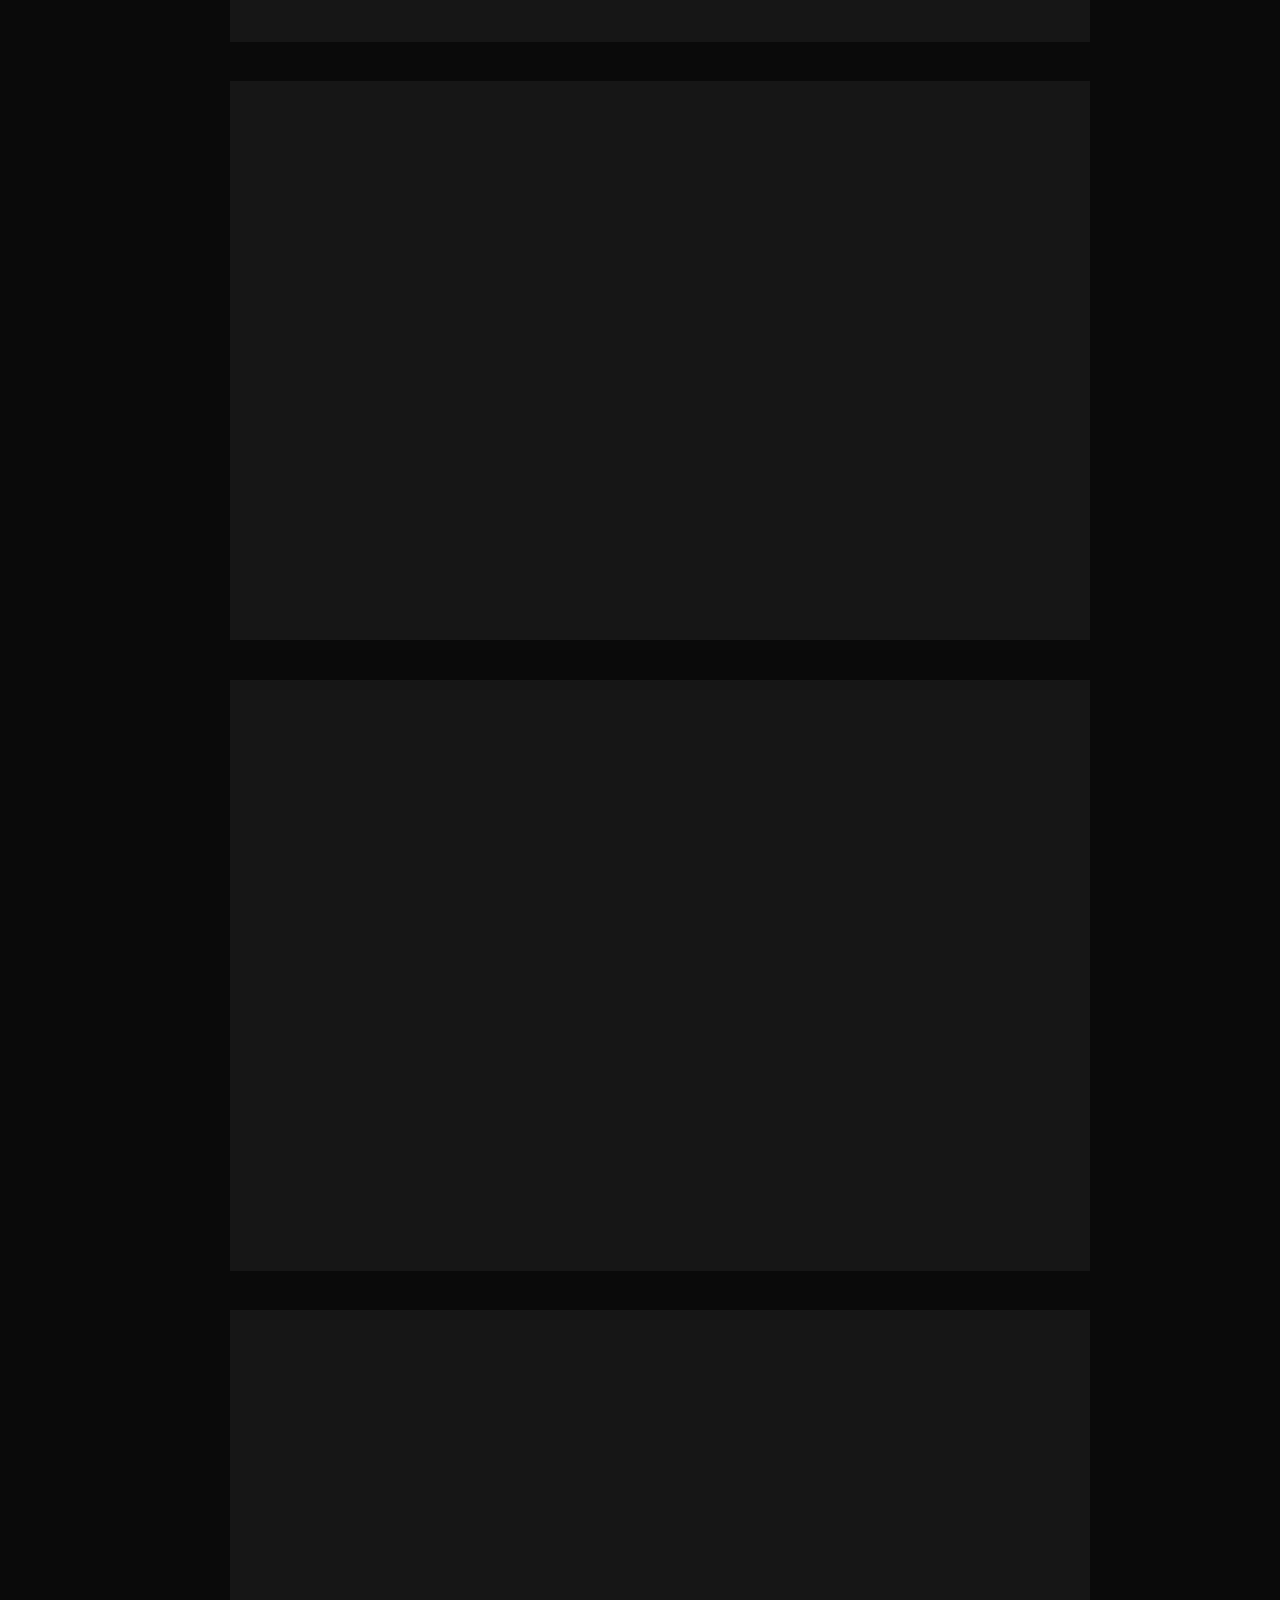
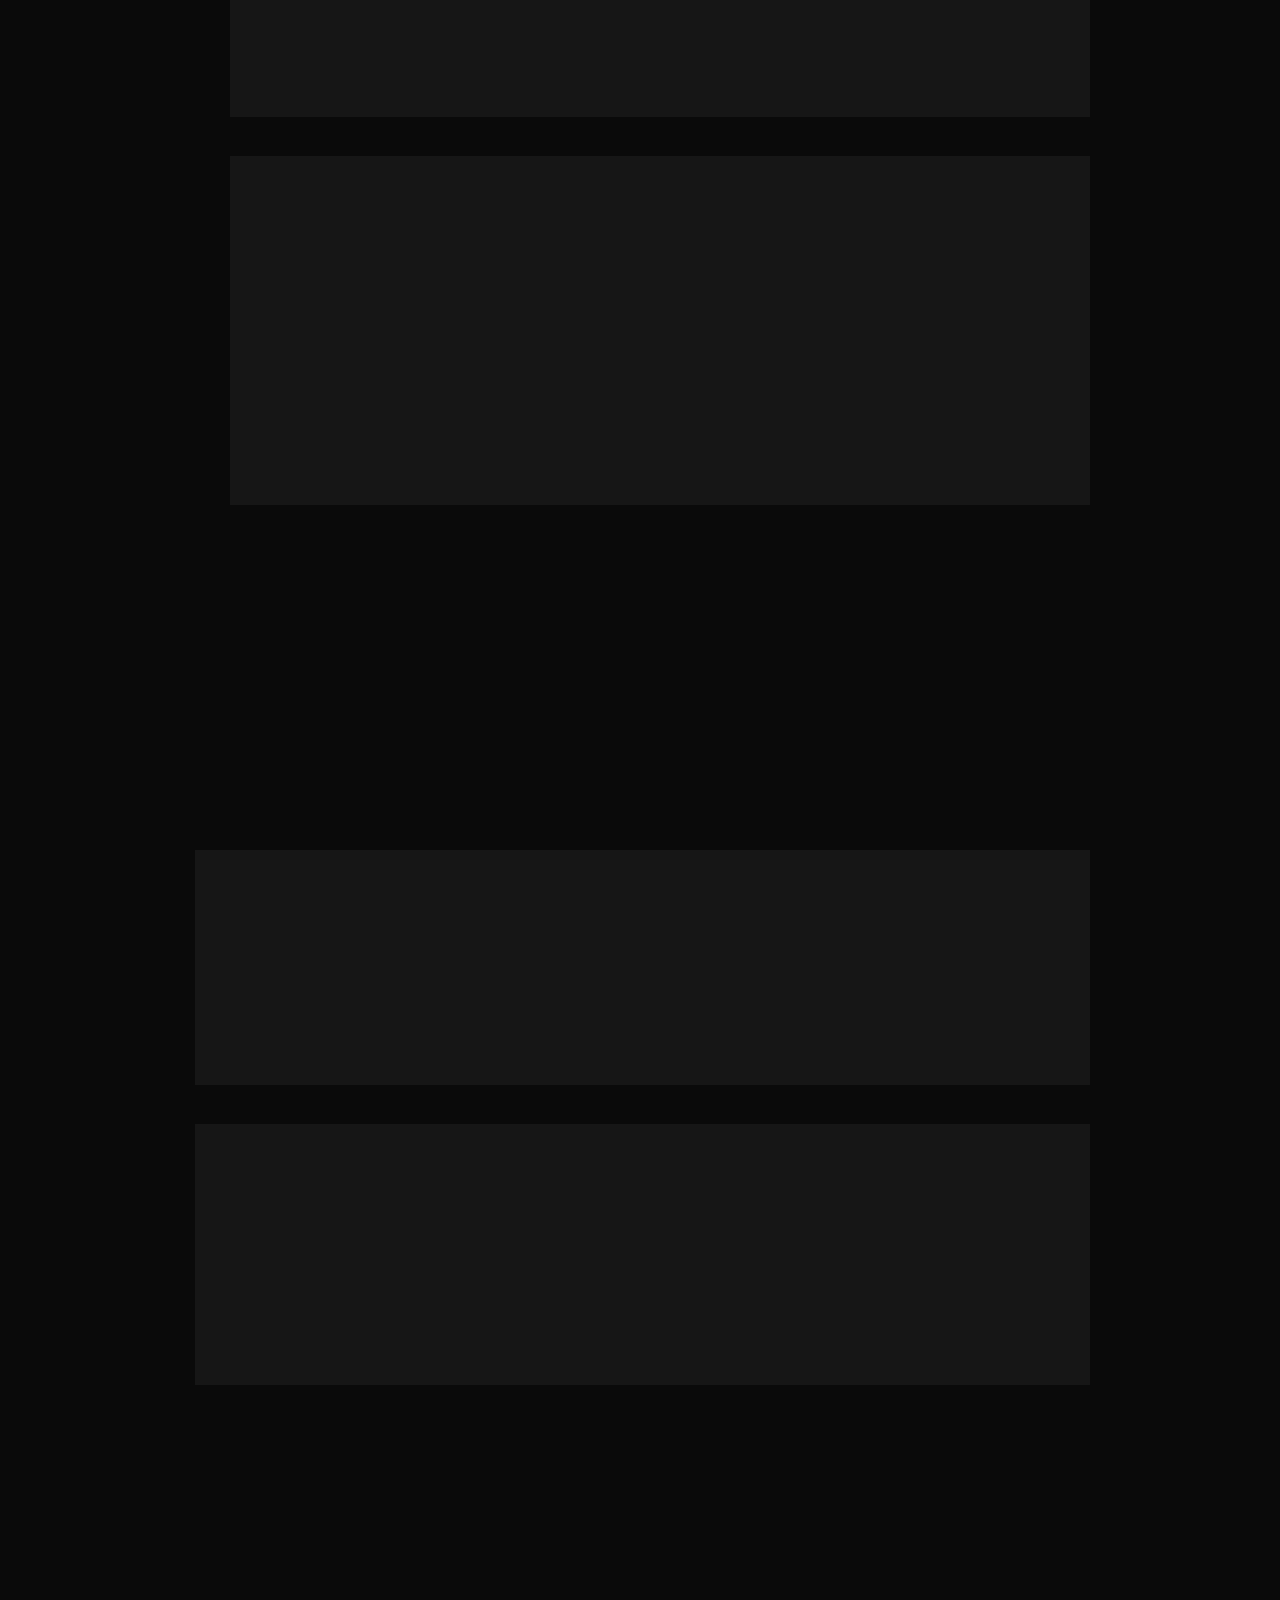
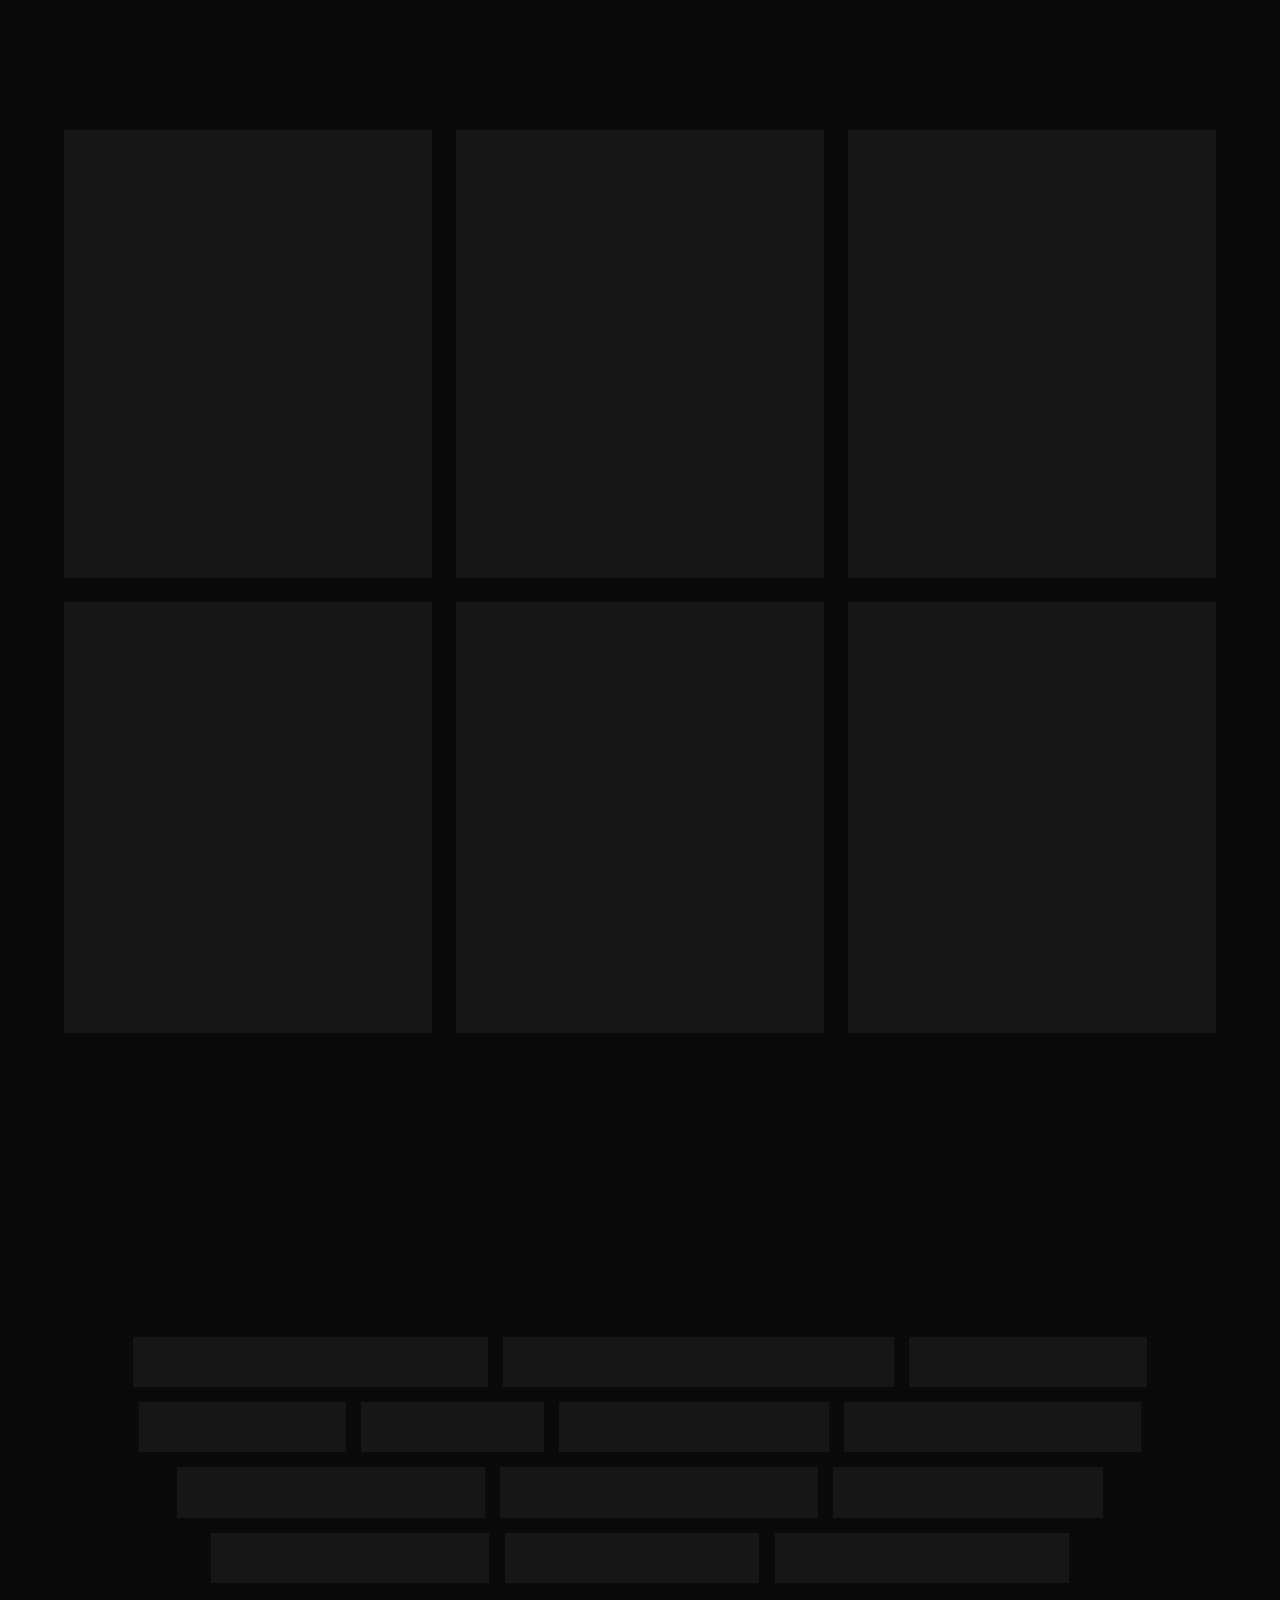
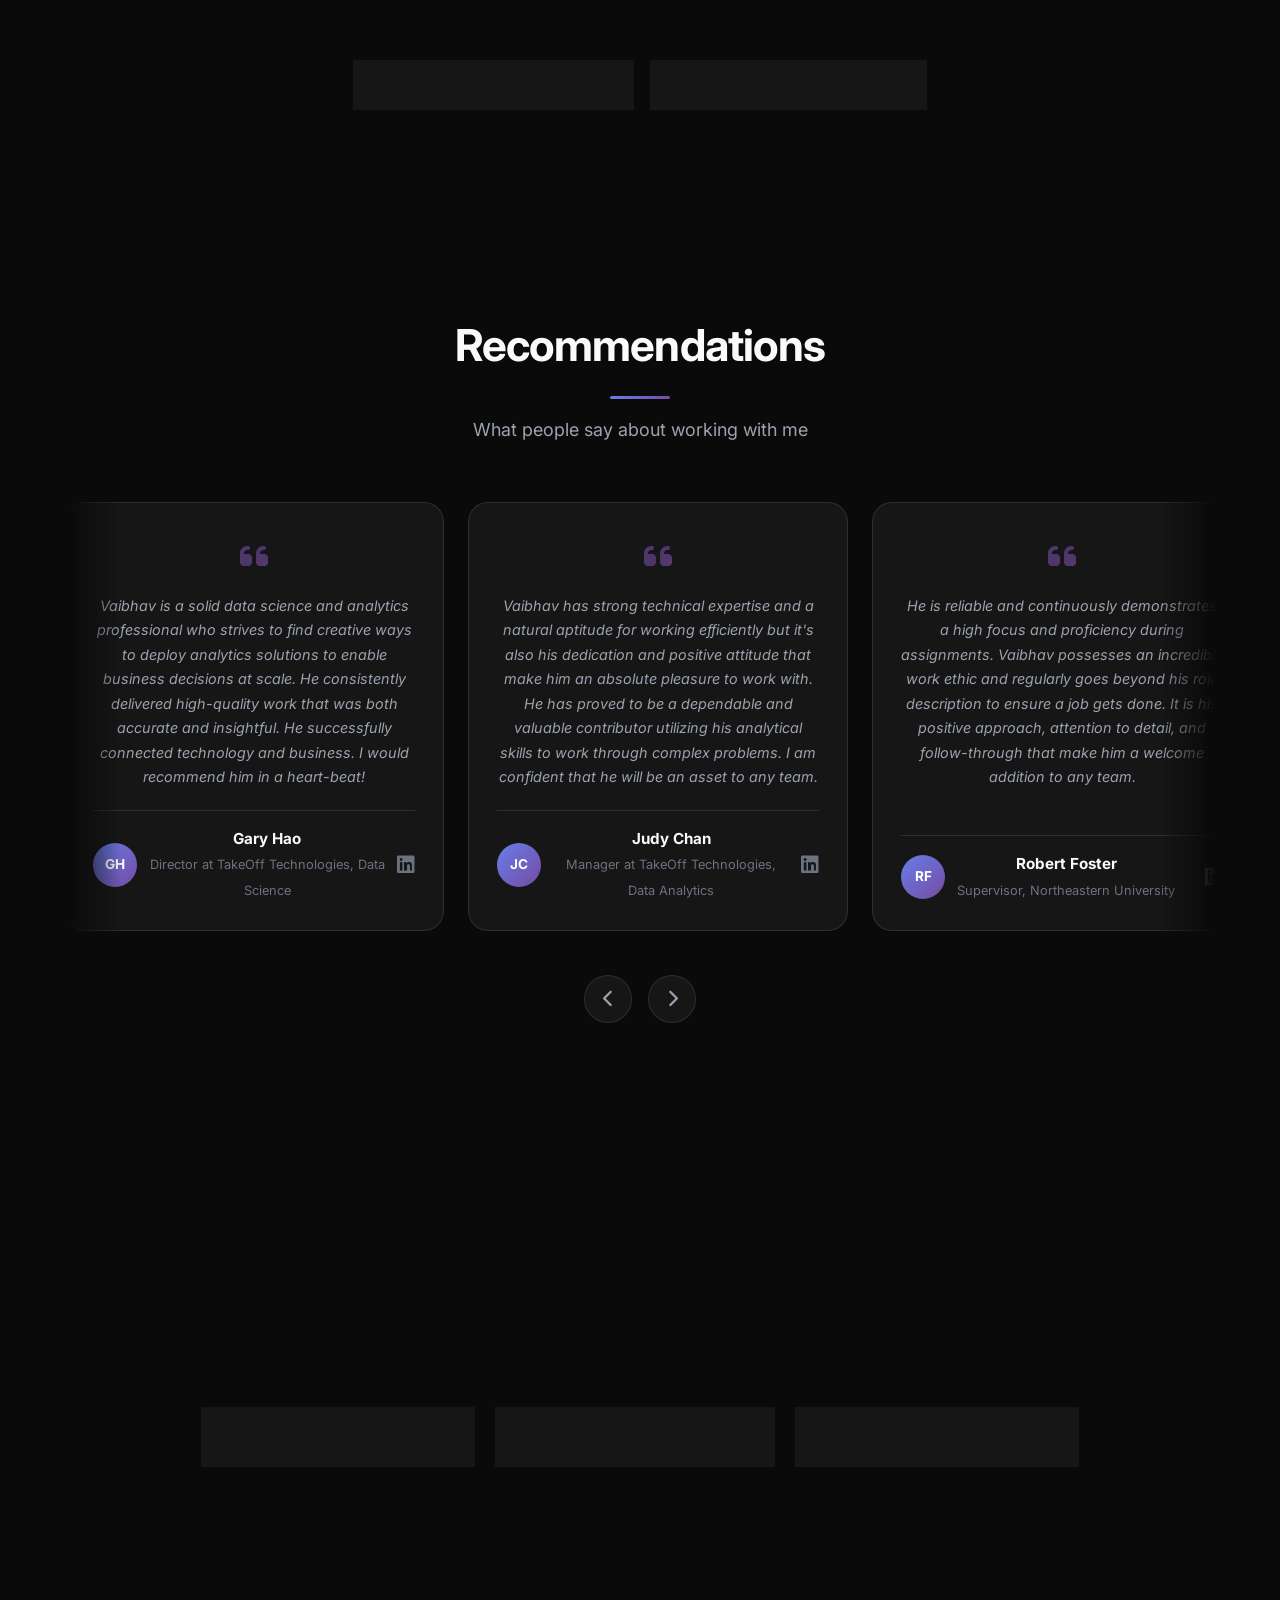
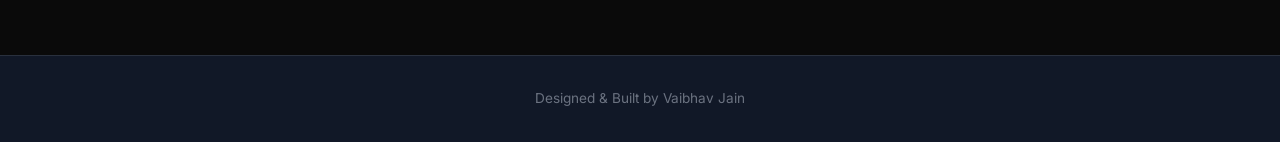
==== commit 201eab15: "correctin experience" ====
--- a/index.html
+++ b/index.html
@@ -150,7 +150,7 @@
             <p class="about__quote fade-in">"Not much of a talker — I'm a <span class="gradient-text">doer</span>."</p>
             <div class="about__stats">
               <div class="about__stat fade-in">
-                <span class="about__stat-number stat__number" data-count="5">0</span><span class="about__stat-plus">+</span>
+                <span class="about__stat-number stat__number" data-count="7">0</span><span class="about__stat-plus">+</span>
                 <span class="about__stat-label">Years Experience</span>
               </div>
               <div class="about__stat fade-in">
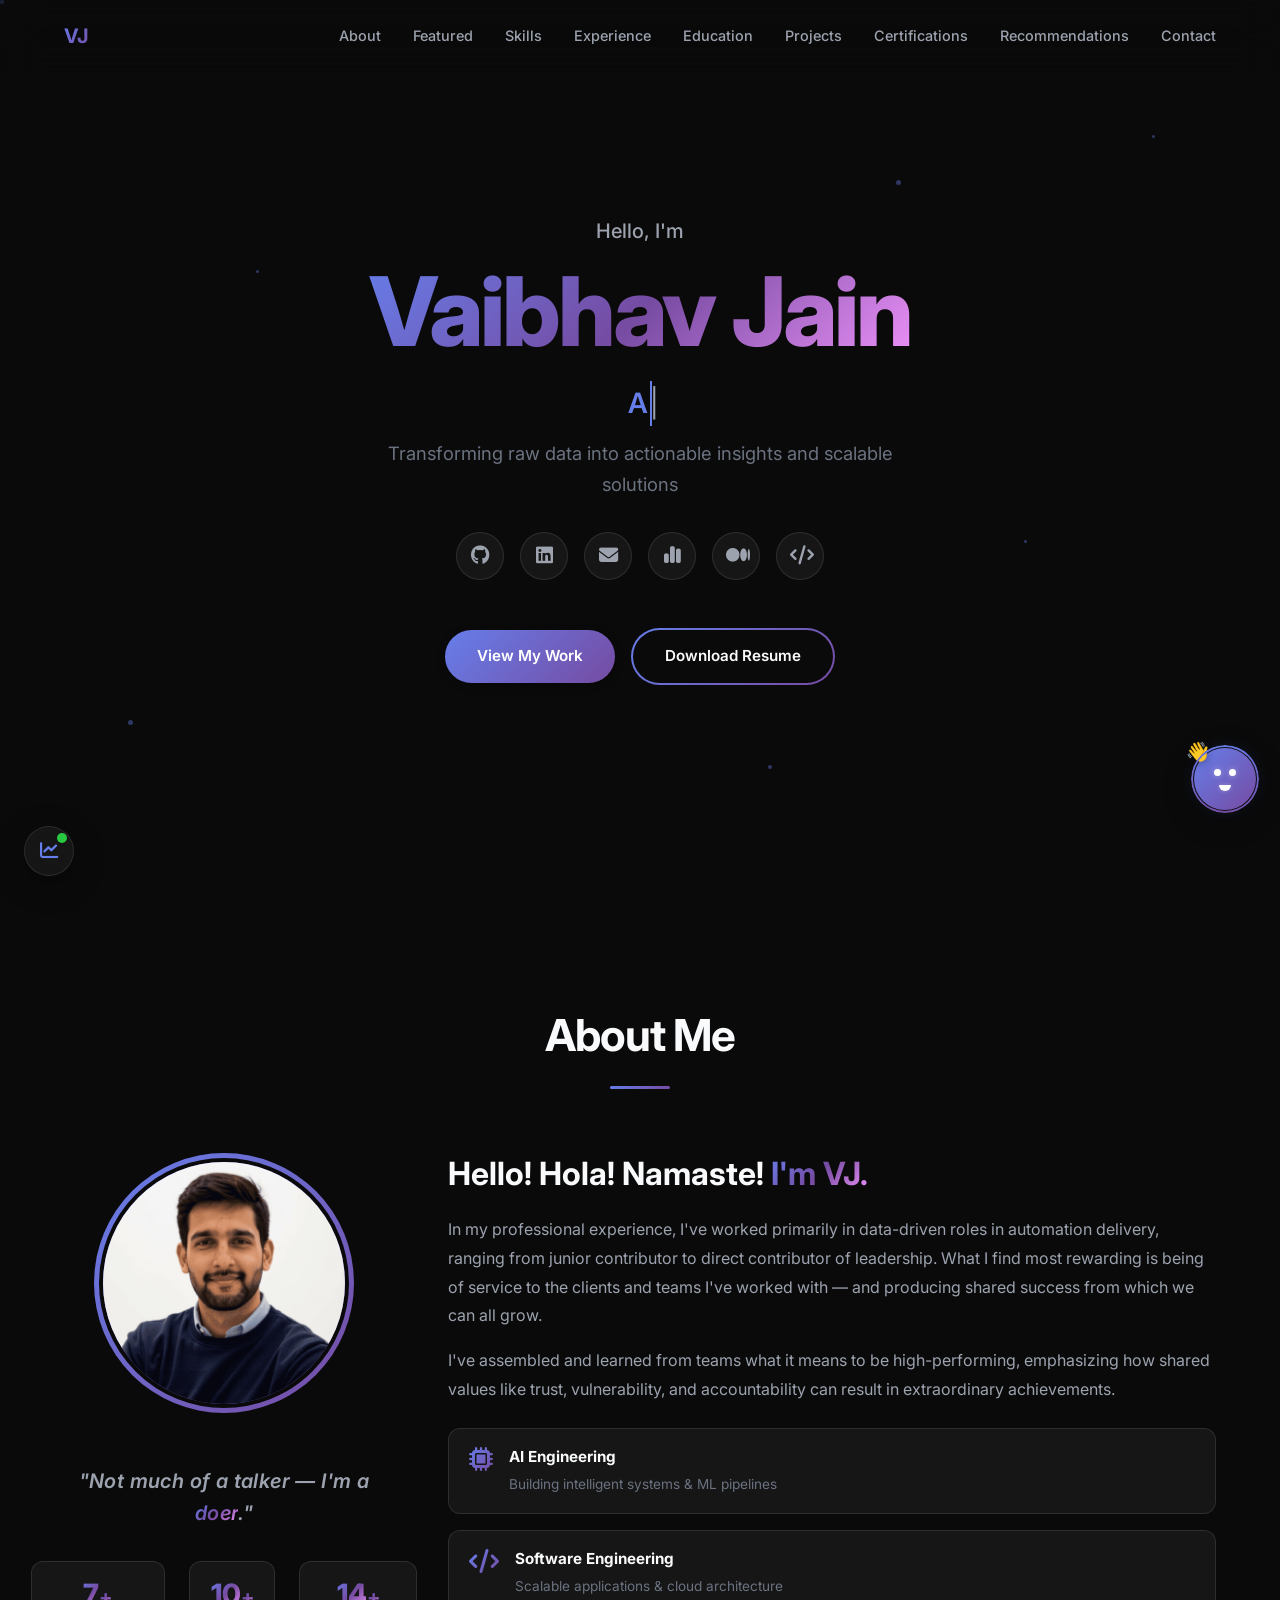
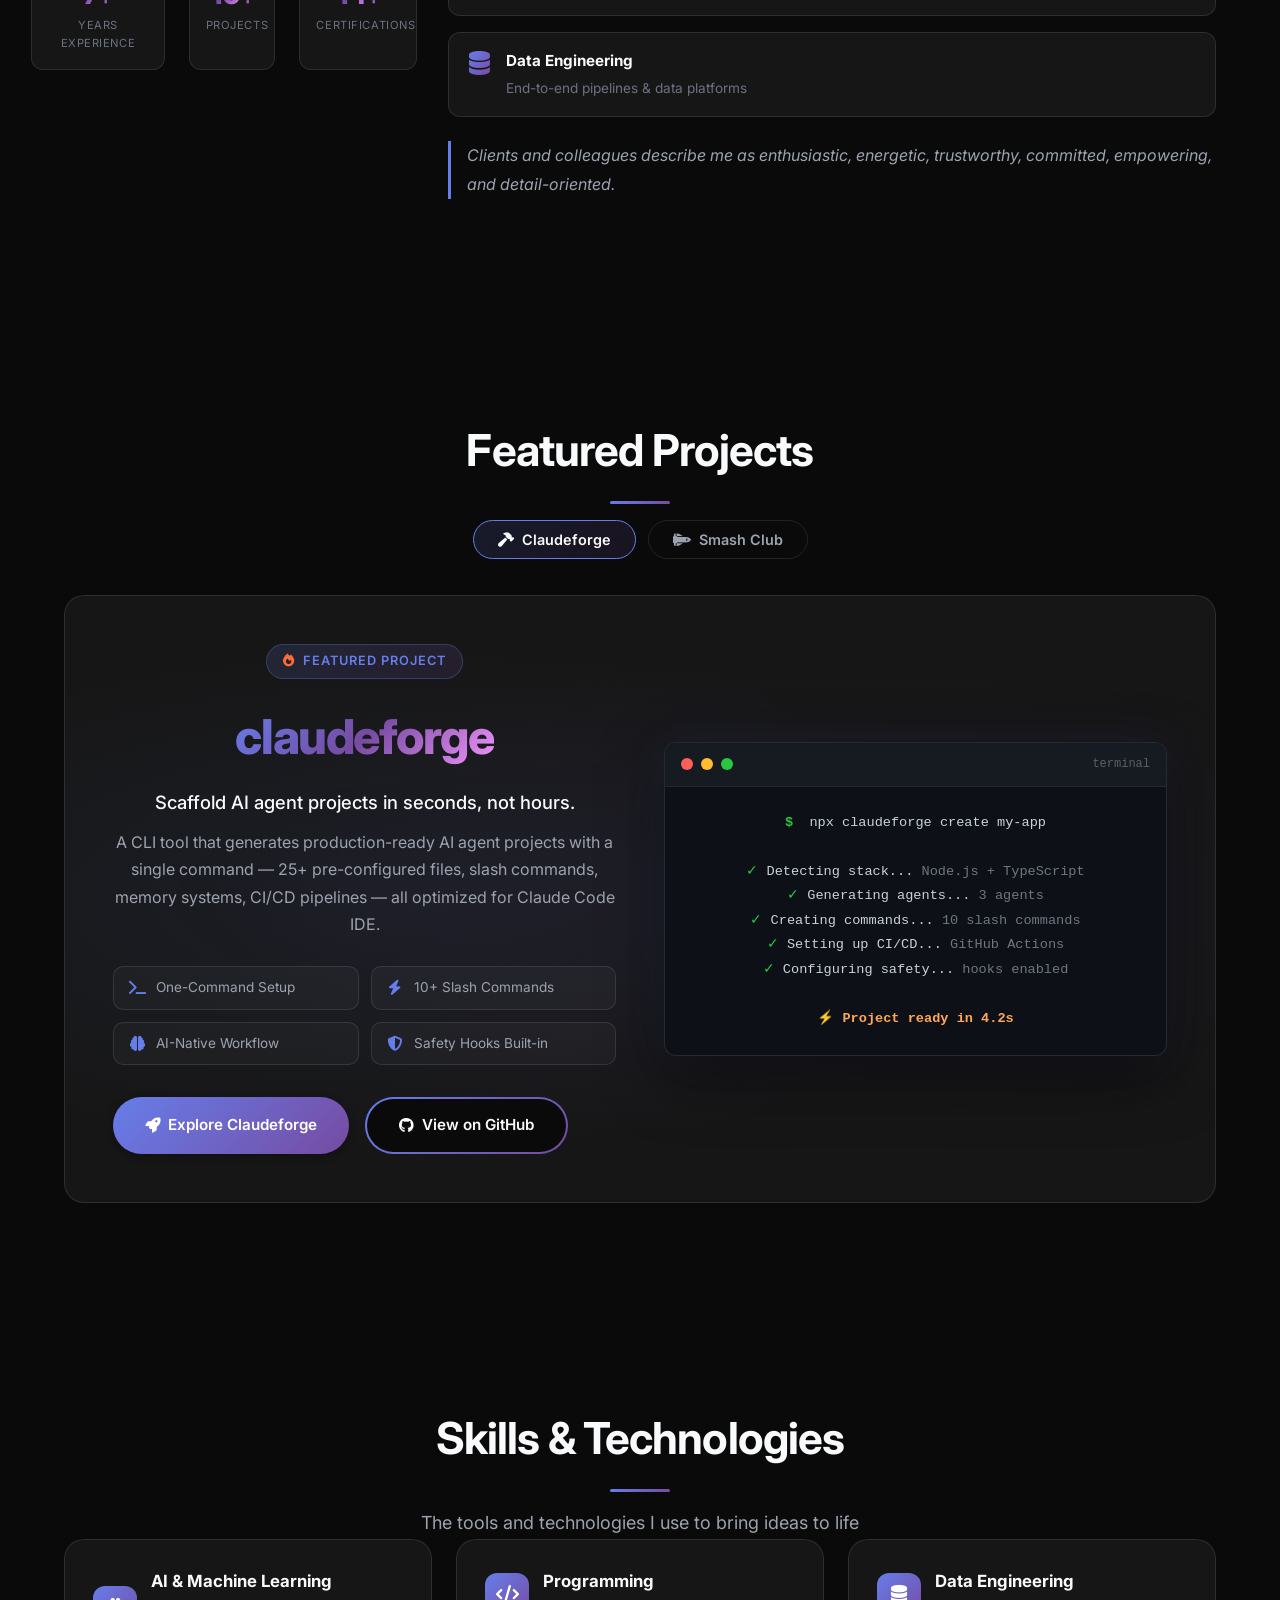
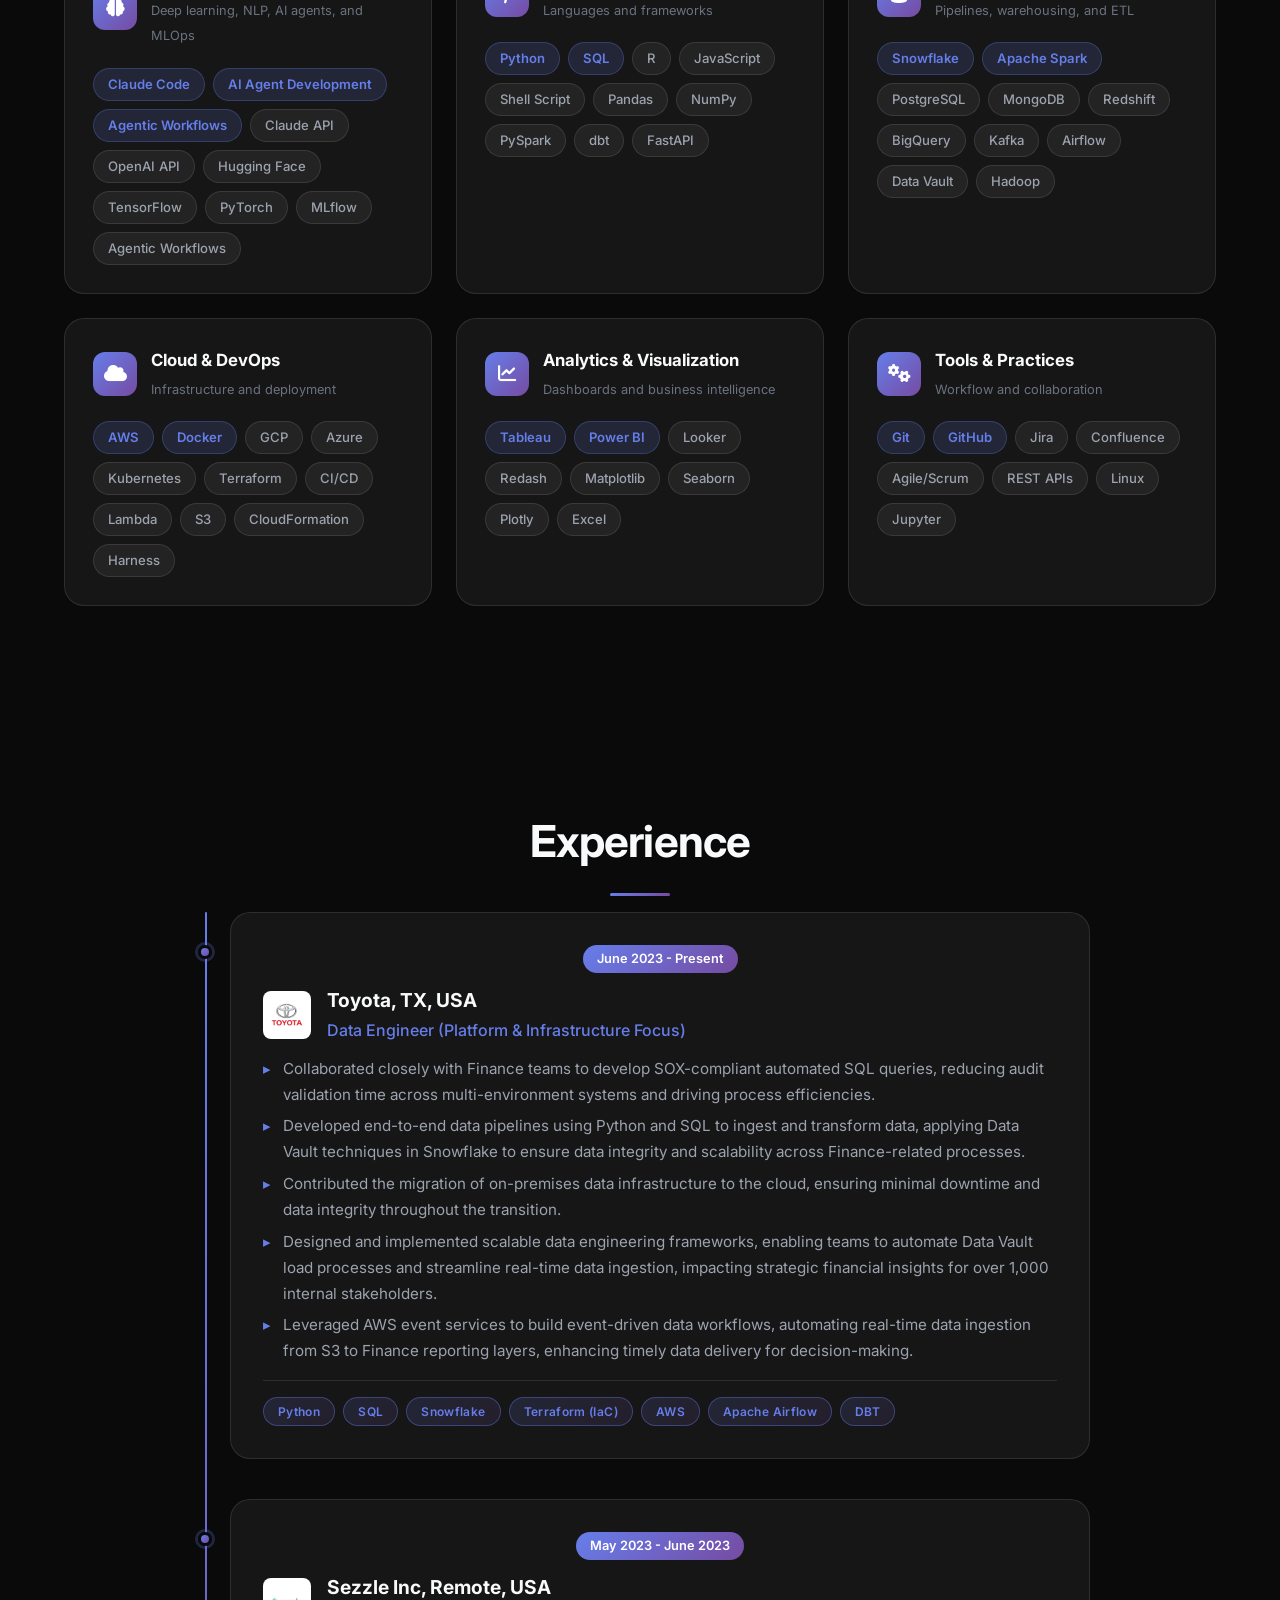
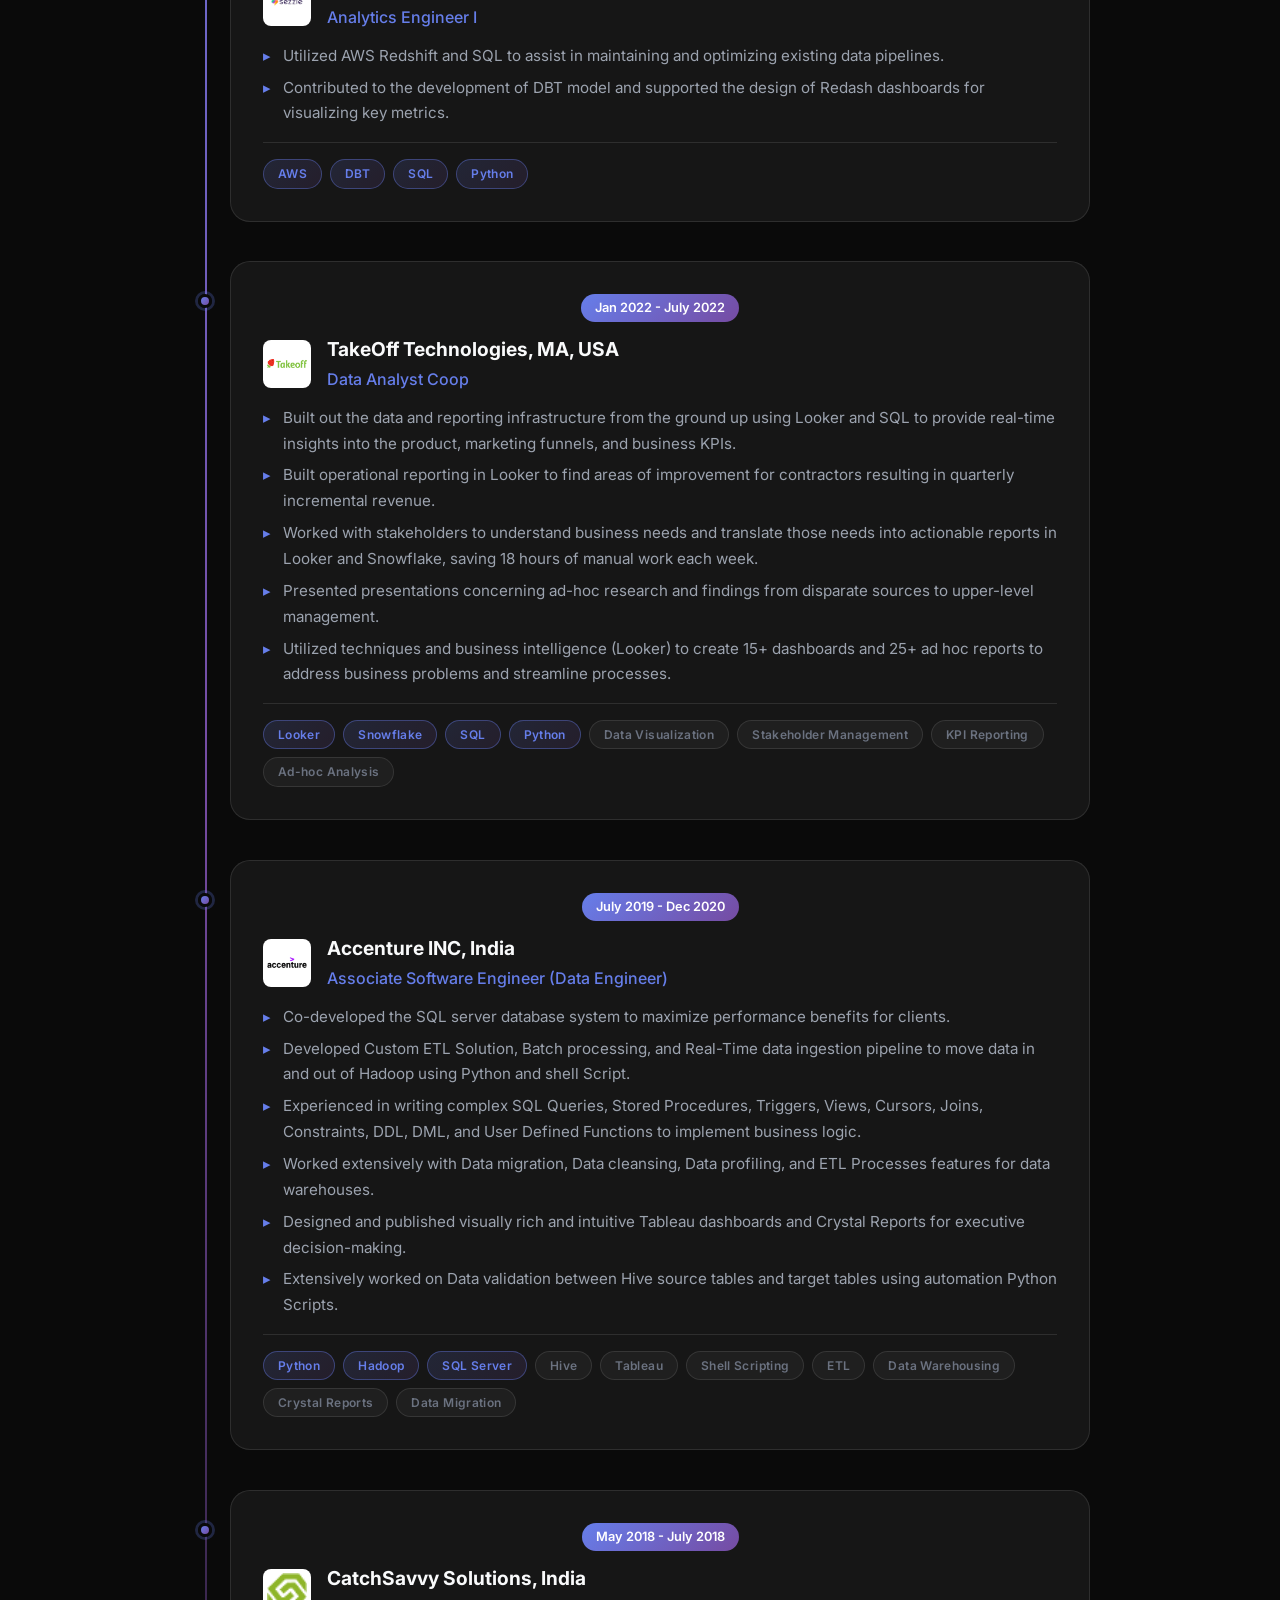
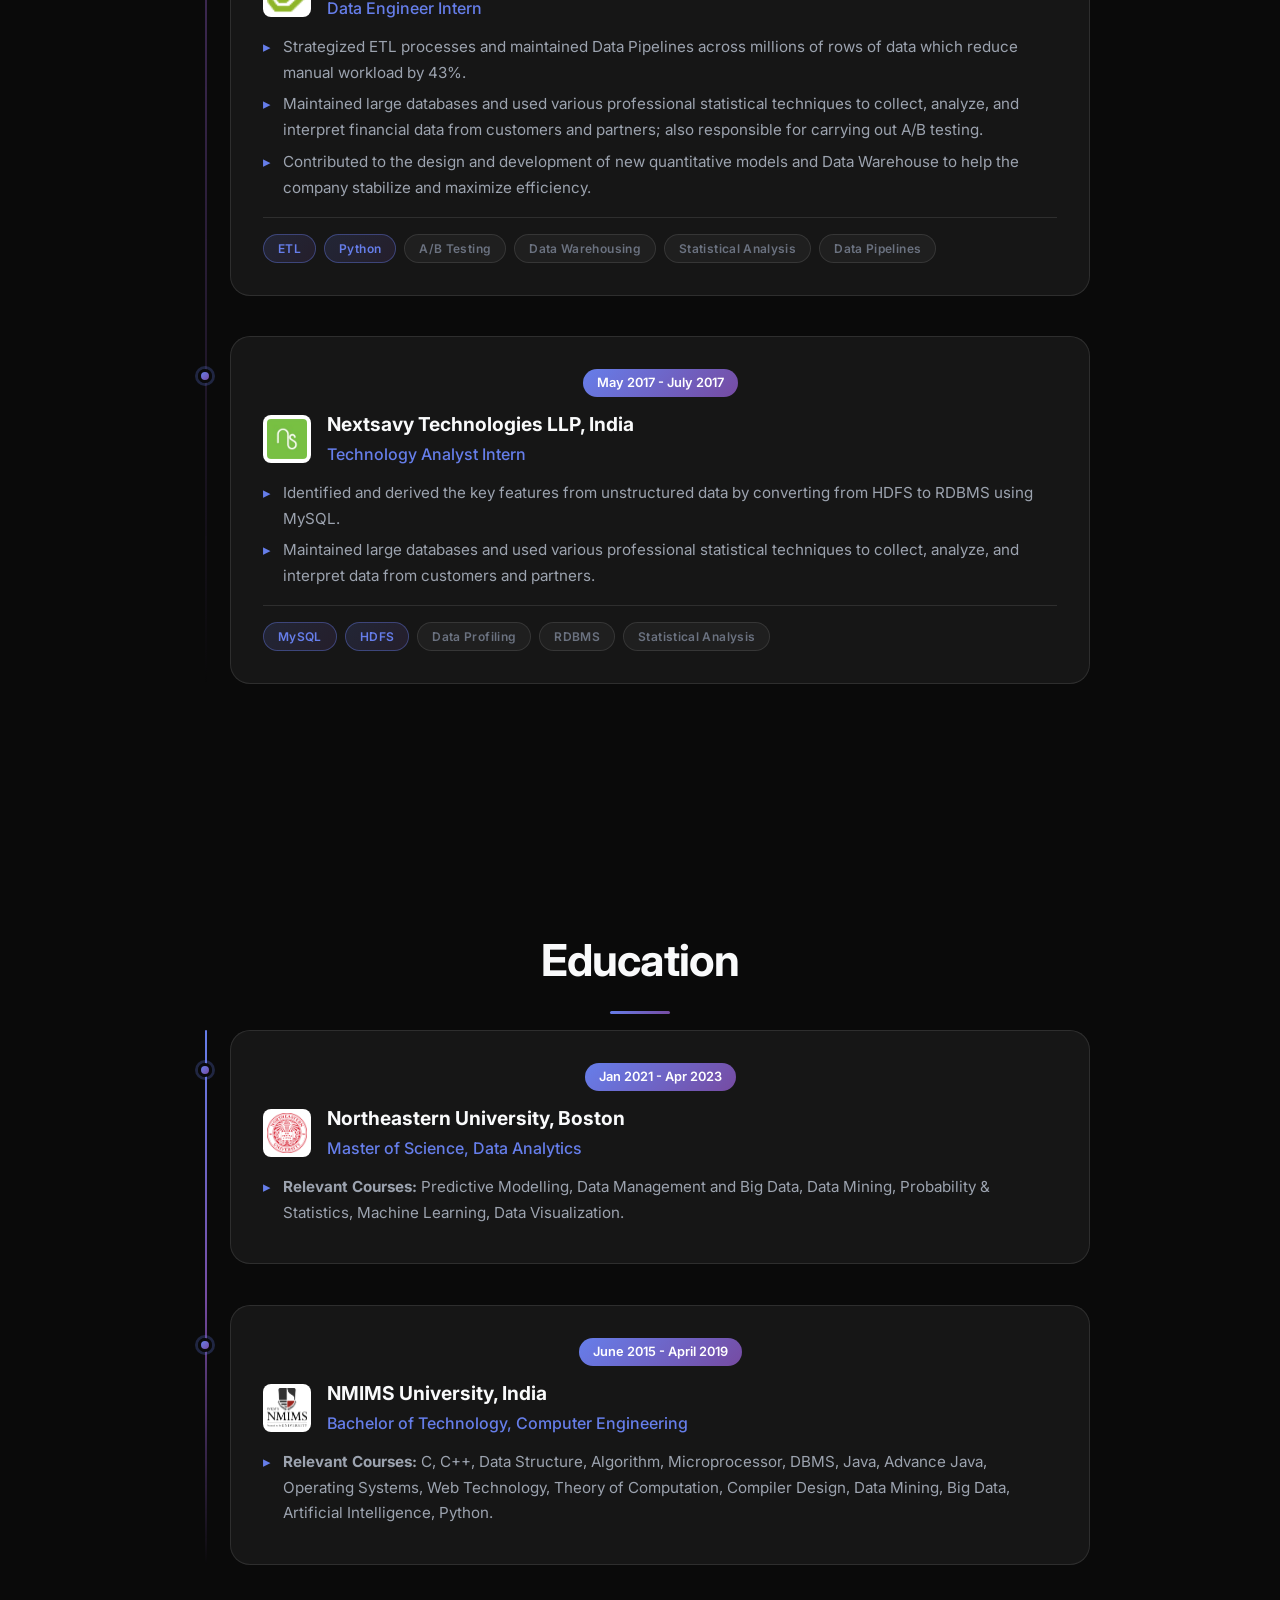
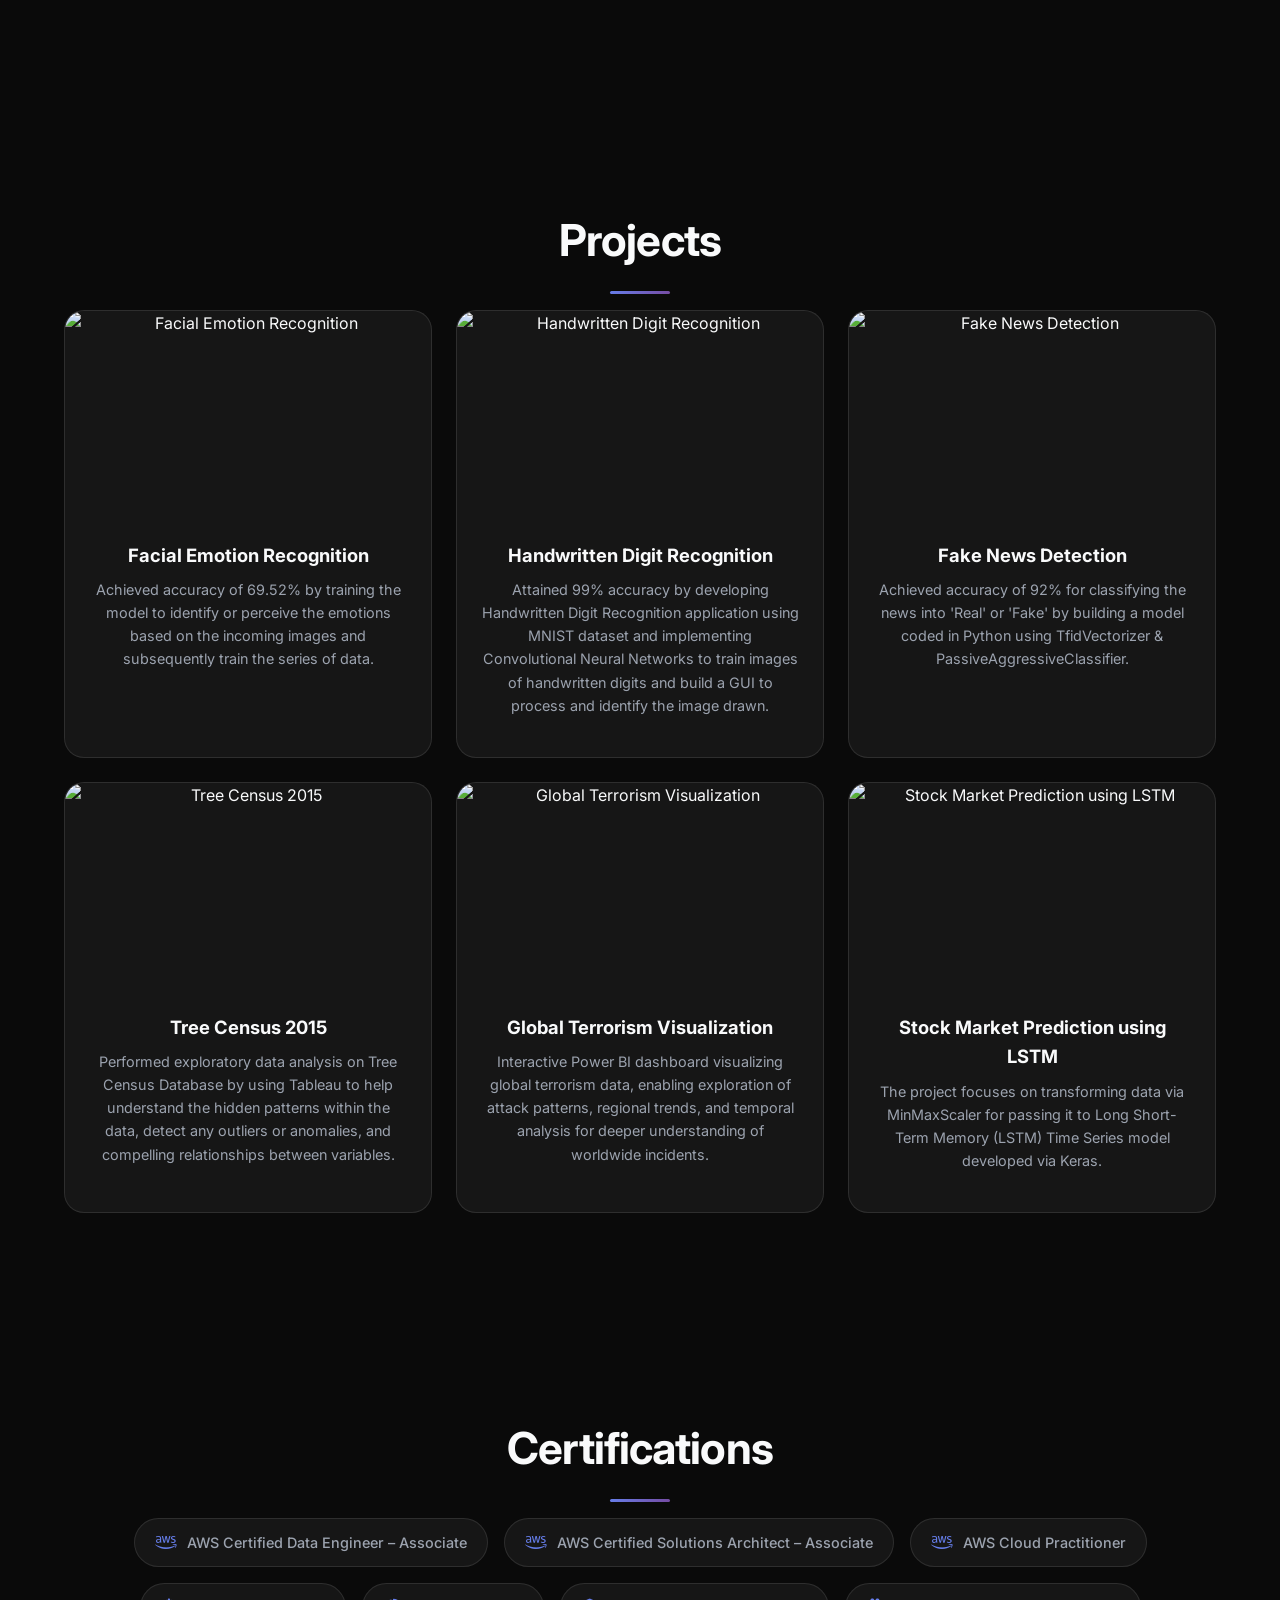
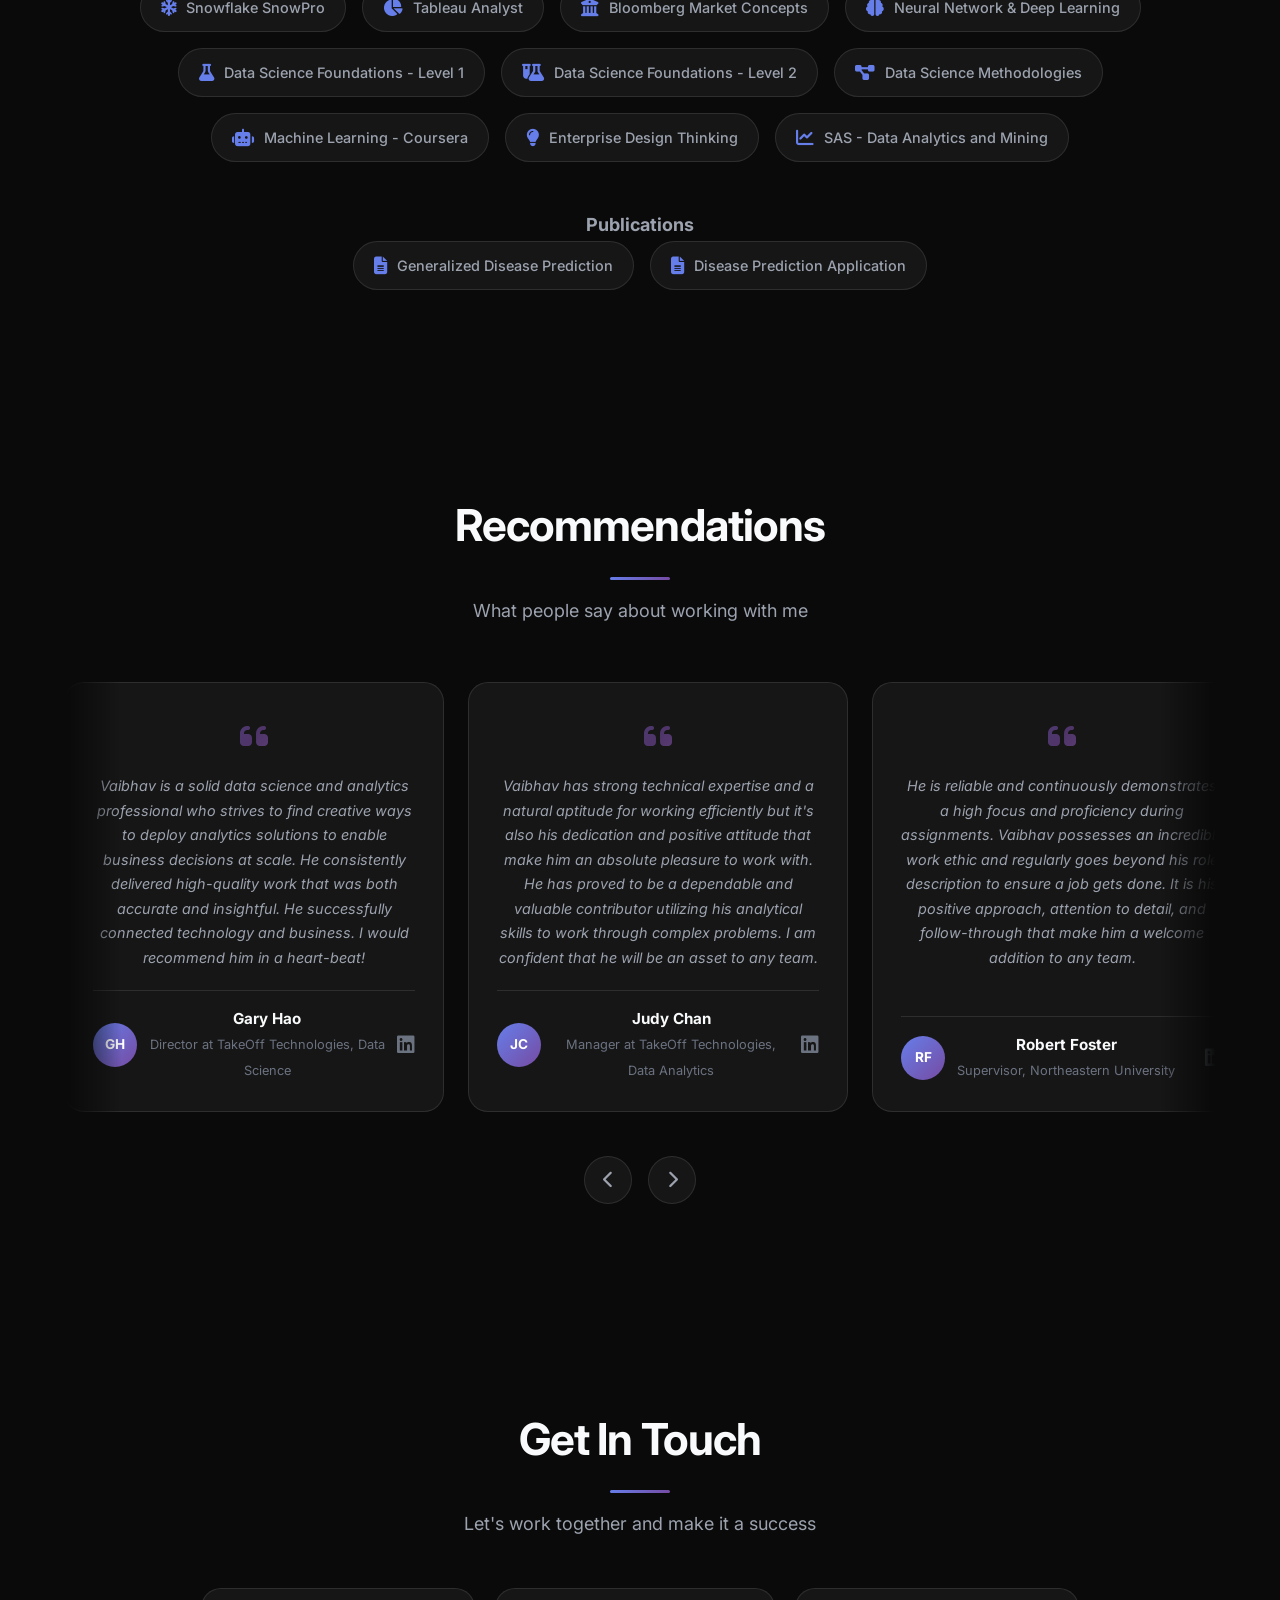
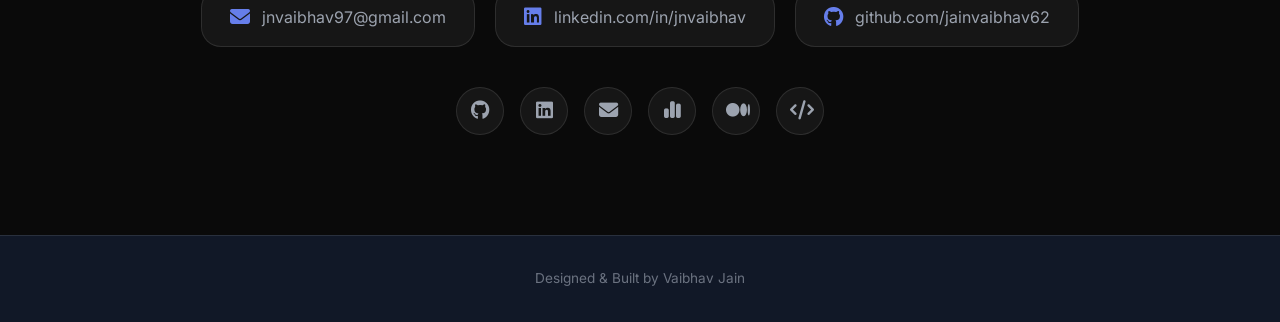
==== commit ca60227a: "feat: added smask-club project" ====
--- a/index.html
+++ b/index.html
@@ -81,7 +81,7 @@
       <a href="#hero" class="nav__logo">VJ</a>
       <ul class="nav__links">
         <li><a href="#about" class="nav__link">About</a></li>
-        <li><a href="#featured" class="nav__link">Claudeforge</a></li>
+        <li><a href="#featured" class="nav__link">Featured</a></li>
         <li><a href="#skills" class="nav__link">Skills</a></li>
         <li><a href="#experience" class="nav__link">Experience</a></li>
         <li><a href="#education" class="nav__link">Education</a></li>
@@ -198,71 +198,166 @@
       </div>
     </section>
 
-    <!-- ==================== FEATURED PROJECT ==================== -->
+    <!-- ==================== FEATURED PROJECTS ==================== -->
     <section class="section featured" id="featured">
       <div class="section__container">
-        <div class="featured__wrapper fade-in">
-          <div class="featured__glow"></div>
-          <div class="featured__content">
-            <div class="featured__badge">
-              <i class="fa-solid fa-fire"></i> Featured Project
-            </div>
-            <h2 class="featured__title">
-              <span class="gradient-text">claudeforge</span>
-            </h2>
-            <p class="featured__tagline">Scaffold AI agent projects in seconds, not hours.</p>
-            <p class="featured__description">A CLI tool that generates production-ready AI agent projects with a single command &mdash; 25+ pre-configured files, slash commands, memory systems, CI/CD pipelines &mdash; all optimized for Claude Code IDE.</p>
-            <div class="featured__stats-row">
-              <div class="featured__stat-item">
-                <i class="fa-solid fa-terminal"></i>
-                <span>One-Command Setup</span>
-              </div>
-              <div class="featured__stat-item">
-                <i class="fa-solid fa-bolt"></i>
-                <span>10+ Slash Commands</span>
-              </div>
-              <div class="featured__stat-item">
-                <i class="fa-solid fa-brain"></i>
-                <span>AI-Native Workflow</span>
-              </div>
-              <div class="featured__stat-item">
-                <i class="fa-solid fa-shield-halved"></i>
-                <span>Safety Hooks Built-in</span>
-              </div>
-            </div>
-            <div class="featured__cta">
-              <a href="https://jainvaibhav62.github.io/claudeforge/" target="_blank" rel="noopener noreferrer" class="btn btn--primary">
-                <i class="fa-solid fa-rocket"></i> Explore Claudeforge
-              </a>
-              <a href="https://github.com/jainvaibhav62/claudeforge" target="_blank" rel="noopener noreferrer" class="btn btn--outline">
-                <i class="fa-brands fa-github"></i> View on GitHub
-              </a>
-            </div>
-          </div>
-          <div class="featured__visual">
-            <div class="featured__terminal">
-              <div class="featured__terminal-bar">
-                <span class="featured__terminal-dot featured__terminal-dot--red"></span>
-                <span class="featured__terminal-dot featured__terminal-dot--yellow"></span>
-                <span class="featured__terminal-dot featured__terminal-dot--green"></span>
-                <span class="featured__terminal-title">terminal</span>
-              </div>
-              <div class="featured__terminal-body">
-                <code>
-                  <span class="featured__terminal-prompt">$</span> npx claudeforge create my-app<br>
-                  <br>
-                  <span class="featured__terminal-success">&#10003;</span> Detecting stack... <span class="featured__terminal-dim">Node.js + TypeScript</span><br>
-                  <span class="featured__terminal-success">&#10003;</span> Generating agents... <span class="featured__terminal-dim">3 agents</span><br>
-                  <span class="featured__terminal-success">&#10003;</span> Creating commands... <span class="featured__terminal-dim">10 slash commands</span><br>
-                  <span class="featured__terminal-success">&#10003;</span> Setting up CI/CD... <span class="featured__terminal-dim">GitHub Actions</span><br>
-                  <span class="featured__terminal-success">&#10003;</span> Configuring safety... <span class="featured__terminal-dim">hooks enabled</span><br>
-                  <br>
-                  <span class="featured__terminal-highlight">&#9889; Project ready in 4.2s</span>
-                </code>
-              </div>
-            </div>
-          </div>
-        </div>
+        <h2 class="section__title fade-in">Featured Projects</h2>
+
+        <div class="featured__tabs fade-in">
+          <button class="featured__tab featured__tab--active" data-slide="0">
+            <i class="fa-solid fa-hammer"></i> Claudeforge
+          </button>
+          <button class="featured__tab" data-slide="1">
+            <i class="fa-solid fa-shuttle-space"></i> Smash Club
+          </button>
+        </div>
+
+        <!-- Slide 1: Claudeforge -->
+        <div class="featured__slide featured__slide--active" data-slide-index="0">
+          <div class="featured__wrapper fade-in">
+            <div class="featured__glow"></div>
+            <div class="featured__content">
+              <div class="featured__badge">
+                <i class="fa-solid fa-fire"></i> Featured Project
+              </div>
+              <h2 class="featured__title">
+                <span class="gradient-text">claudeforge</span>
+              </h2>
+              <p class="featured__tagline">Scaffold AI agent projects in seconds, not hours.</p>
+              <p class="featured__description">A CLI tool that generates production-ready AI agent projects with a single command &mdash; 25+ pre-configured files, slash commands, memory systems, CI/CD pipelines &mdash; all optimized for Claude Code IDE.</p>
+              <div class="featured__stats-row">
+                <div class="featured__stat-item">
+                  <i class="fa-solid fa-terminal"></i>
+                  <span>One-Command Setup</span>
+                </div>
+                <div class="featured__stat-item">
+                  <i class="fa-solid fa-bolt"></i>
+                  <span>10+ Slash Commands</span>
+                </div>
+                <div class="featured__stat-item">
+                  <i class="fa-solid fa-brain"></i>
+                  <span>AI-Native Workflow</span>
+                </div>
+                <div class="featured__stat-item">
+                  <i class="fa-solid fa-shield-halved"></i>
+                  <span>Safety Hooks Built-in</span>
+                </div>
+              </div>
+              <div class="featured__cta">
+                <a href="https://jainvaibhav62.github.io/claudeforge/" target="_blank" rel="noopener noreferrer" class="btn btn--primary">
+                  <i class="fa-solid fa-rocket"></i> Explore Claudeforge
+                </a>
+                <a href="https://github.com/jainvaibhav62/claudeforge" target="_blank" rel="noopener noreferrer" class="btn btn--outline">
+                  <i class="fa-brands fa-github"></i> View on GitHub
+                </a>
+              </div>
+            </div>
+            <div class="featured__visual">
+              <div class="featured__terminal">
+                <div class="featured__terminal-bar">
+                  <span class="featured__terminal-dot featured__terminal-dot--red"></span>
+                  <span class="featured__terminal-dot featured__terminal-dot--yellow"></span>
+                  <span class="featured__terminal-dot featured__terminal-dot--green"></span>
+                  <span class="featured__terminal-title">terminal</span>
+                </div>
+                <div class="featured__terminal-body">
+                  <code>
+                    <span class="featured__terminal-prompt">$</span> npx claudeforge create my-app<br>
+                    <br>
+                    <span class="featured__terminal-success">&#10003;</span> Detecting stack... <span class="featured__terminal-dim">Node.js + TypeScript</span><br>
+                    <span class="featured__terminal-success">&#10003;</span> Generating agents... <span class="featured__terminal-dim">3 agents</span><br>
+                    <span class="featured__terminal-success">&#10003;</span> Creating commands... <span class="featured__terminal-dim">10 slash commands</span><br>
+                    <span class="featured__terminal-success">&#10003;</span> Setting up CI/CD... <span class="featured__terminal-dim">GitHub Actions</span><br>
+                    <span class="featured__terminal-success">&#10003;</span> Configuring safety... <span class="featured__terminal-dim">hooks enabled</span><br>
+                    <br>
+                    <span class="featured__terminal-highlight">&#9889; Project ready in 4.2s</span>
+                  </code>
+                </div>
+              </div>
+            </div>
+          </div>
+        </div>
+
+        <!-- Slide 2: Smash Club -->
+        <div class="featured__slide" data-slide-index="1">
+          <div class="featured__wrapper fade-in">
+            <div class="featured__glow"></div>
+            <div class="featured__content">
+              <div class="featured__badge">
+                <i class="fa-solid fa-fire"></i> Featured Project
+              </div>
+              <h2 class="featured__title">
+                <span class="gradient-text">Smash Club</span>
+              </h2>
+              <p class="featured__tagline">Organize badminton tournaments effortlessly.</p>
+              <p class="featured__description">A full-stack tournament management app built with React, TypeScript, and Firebase. Handles player registration, court assignments, fixture scheduling, and admin approvals &mdash; turning hours of manual coordination into a seamless experience.</p>
+              <div class="featured__stats-row">
+                <div class="featured__stat-item">
+                  <i class="fa-solid fa-users"></i>
+                  <span>Player Registration</span>
+                </div>
+                <div class="featured__stat-item">
+                  <i class="fa-solid fa-calendar-check"></i>
+                  <span>Fixture Scheduling</span>
+                </div>
+                <div class="featured__stat-item">
+                  <i class="fa-solid fa-shield-halved"></i>
+                  <span>Google Auth</span>
+                </div>
+                <div class="featured__stat-item">
+                  <i class="fa-solid fa-ranking-star"></i>
+                  <span>Leaderboards</span>
+                </div>
+              </div>
+              <div class="featured__cta">
+                <a href="https://jainvaibhav62.github.io/smash-club/" target="_blank" rel="noopener noreferrer" class="btn btn--primary">
+                  <i class="fa-solid fa-shuttle-space"></i> Try Smash Club
+                </a>
+                <a href="https://github.com/jainvaibhav62/smash-club" target="_blank" rel="noopener noreferrer" class="btn btn--outline">
+                  <i class="fa-brands fa-github"></i> View on GitHub
+                </a>
+              </div>
+            </div>
+            <div class="featured__visual">
+              <div class="featured__app-mockup">
+                <div class="featured__app-bar">
+                  <span class="featured__app-bar-dot"></span>
+                  <span class="featured__app-bar-title">Smash Club</span>
+                  <span class="featured__app-bar-icon"><i class="fa-solid fa-shuttle-space"></i></span>
+                </div>
+                <div class="featured__app-body">
+                  <div class="featured__app-card">
+                    <div class="featured__app-card-header">
+                      <i class="fa-solid fa-trophy"></i> Summer Tournament
+                    </div>
+                    <div class="featured__app-card-row">
+                      <span class="featured__app-label">Players</span>
+                      <span class="featured__app-value featured__app-value--accent">16 registered</span>
+                    </div>
+                    <div class="featured__app-card-row">
+                      <span class="featured__app-label">Courts</span>
+                      <span class="featured__app-value">4 available</span>
+                    </div>
+                    <div class="featured__app-card-row">
+                      <span class="featured__app-label">Status</span>
+                      <span class="featured__app-value featured__app-value--live">Live</span>
+                    </div>
+                  </div>
+                  <div class="featured__app-match">
+                    <div class="featured__app-match-title">Next Match</div>
+                    <div class="featured__app-match-vs">
+                      <span class="featured__app-player">Team Alpha</span>
+                      <span class="featured__app-vs">vs</span>
+                      <span class="featured__app-player">Team Beta</span>
+                    </div>
+                    <div class="featured__app-match-court">Court 2 &bull; 3:30 PM</div>
+                  </div>
+                </div>
+              </div>
+            </div>
+          </div>
+        </div>
+
       </div>
     </section>
 
--- a/src/style.css
+++ b/src/style.css
@@ -694,6 +694,56 @@
 }
 
 /* ---------- Featured Project ---------- */
+/* ---------- Featured Tabs & Slides ---------- */
+.featured__tabs {
+  display: flex;
+  justify-content: center;
+  gap: 12px;
+  margin-bottom: 36px;
+}
+
+.featured__tab {
+  display: inline-flex;
+  align-items: center;
+  gap: 8px;
+  padding: 10px 24px;
+  border-radius: 50px;
+  border: 1px solid var(--border-subtle);
+  background: transparent;
+  color: var(--text-secondary);
+  font-family: inherit;
+  font-size: 0.9rem;
+  font-weight: 600;
+  cursor: pointer;
+  transition: var(--transition);
+}
+
+.featured__tab:hover {
+  border-color: var(--accent-1);
+  color: var(--text-primary);
+  background: rgba(102, 126, 234, 0.06);
+}
+
+.featured__tab--active {
+  background: linear-gradient(135deg, rgba(102, 126, 234, 0.15), rgba(118, 75, 162, 0.15));
+  border-color: var(--accent-1);
+  color: var(--text-primary);
+}
+
+.featured__slide {
+  display: none;
+}
+
+.featured__slide--active {
+  display: block;
+  animation: featured-slide-in 0.4s ease;
+}
+
+@keyframes featured-slide-in {
+  from { opacity: 0; transform: translateY(16px); }
+  to { opacity: 1; transform: translateY(0); }
+}
+
 .featured__wrapper {
   position: relative;
   display: grid;
@@ -877,6 +927,138 @@
 .featured__terminal-highlight {
   color: #ffa657;
   font-weight: 600;
+}
+
+/* App Mockup (Smash Club) */
+.featured__app-mockup {
+  border-radius: 16px;
+  overflow: hidden;
+  border: 1px solid var(--border-subtle);
+  background: #0d1117;
+  box-shadow: 0 20px 60px rgba(0, 0, 0, 0.5), 0 0 40px rgba(102, 126, 234, 0.1);
+}
+
+.featured__app-bar {
+  display: flex;
+  align-items: center;
+  gap: 10px;
+  padding: 14px 18px;
+  background: #161b22;
+  border-bottom: 1px solid rgba(255, 255, 255, 0.06);
+}
+
+.featured__app-bar-dot {
+  width: 10px;
+  height: 10px;
+  border-radius: 50%;
+  background: #28c840;
+}
+
+.featured__app-bar-title {
+  font-size: 0.85rem;
+  font-weight: 600;
+  color: rgba(255, 255, 255, 0.85);
+  letter-spacing: 0.02em;
+}
+
+.featured__app-bar-icon {
+  margin-left: auto;
+  color: rgba(255, 255, 255, 0.4);
+  font-size: 0.85rem;
+}
+
+.featured__app-body {
+  padding: 20px;
+  display: flex;
+  flex-direction: column;
+  gap: 16px;
+}
+
+.featured__app-card {
+  border-radius: 10px;
+  border: 1px solid rgba(255, 255, 255, 0.08);
+  background: rgba(255, 255, 255, 0.03);
+  padding: 16px;
+}
+
+.featured__app-card-header {
+  font-size: 0.9rem;
+  font-weight: 700;
+  color: #ffa657;
+  margin-bottom: 14px;
+  display: flex;
+  align-items: center;
+  gap: 8px;
+}
+
+.featured__app-card-row {
+  display: flex;
+  justify-content: space-between;
+  align-items: center;
+  padding: 6px 0;
+  border-top: 1px solid rgba(255, 255, 255, 0.04);
+}
+
+.featured__app-label {
+  font-size: 0.8rem;
+  color: #6e7681;
+}
+
+.featured__app-value {
+  font-size: 0.8rem;
+  color: #c9d1d9;
+  font-weight: 500;
+}
+
+.featured__app-value--accent {
+  color: #58a6ff;
+}
+
+.featured__app-value--live {
+  color: #28c840;
+  font-weight: 700;
+}
+
+.featured__app-match {
+  border-radius: 10px;
+  border: 1px solid rgba(102, 126, 234, 0.2);
+  background: rgba(102, 126, 234, 0.06);
+  padding: 16px;
+  text-align: center;
+}
+
+.featured__app-match-title {
+  font-size: 0.7rem;
+  text-transform: uppercase;
+  letter-spacing: 0.1em;
+  color: #6e7681;
+  margin-bottom: 10px;
+}
+
+.featured__app-match-vs {
+  display: flex;
+  align-items: center;
+  justify-content: center;
+  gap: 14px;
+}
+
+.featured__app-player {
+  font-size: 0.9rem;
+  font-weight: 600;
+  color: #c9d1d9;
+}
+
+.featured__app-vs {
+  font-size: 0.75rem;
+  font-weight: 700;
+  color: #ffa657;
+  text-transform: uppercase;
+}
+
+.featured__app-match-court {
+  font-size: 0.75rem;
+  color: #6e7681;
+  margin-top: 10px;
 }
 
 /* ---------- Skills ---------- */
@@ -2398,6 +2580,15 @@
     margin-bottom: 40px;
   }
 
+  .featured__tabs {
+    gap: 8px;
+  }
+
+  .featured__tab {
+    padding: 8px 16px;
+    font-size: 0.8rem;
+  }
+
   .featured__wrapper {
     padding: 24px;
     gap: 32px;
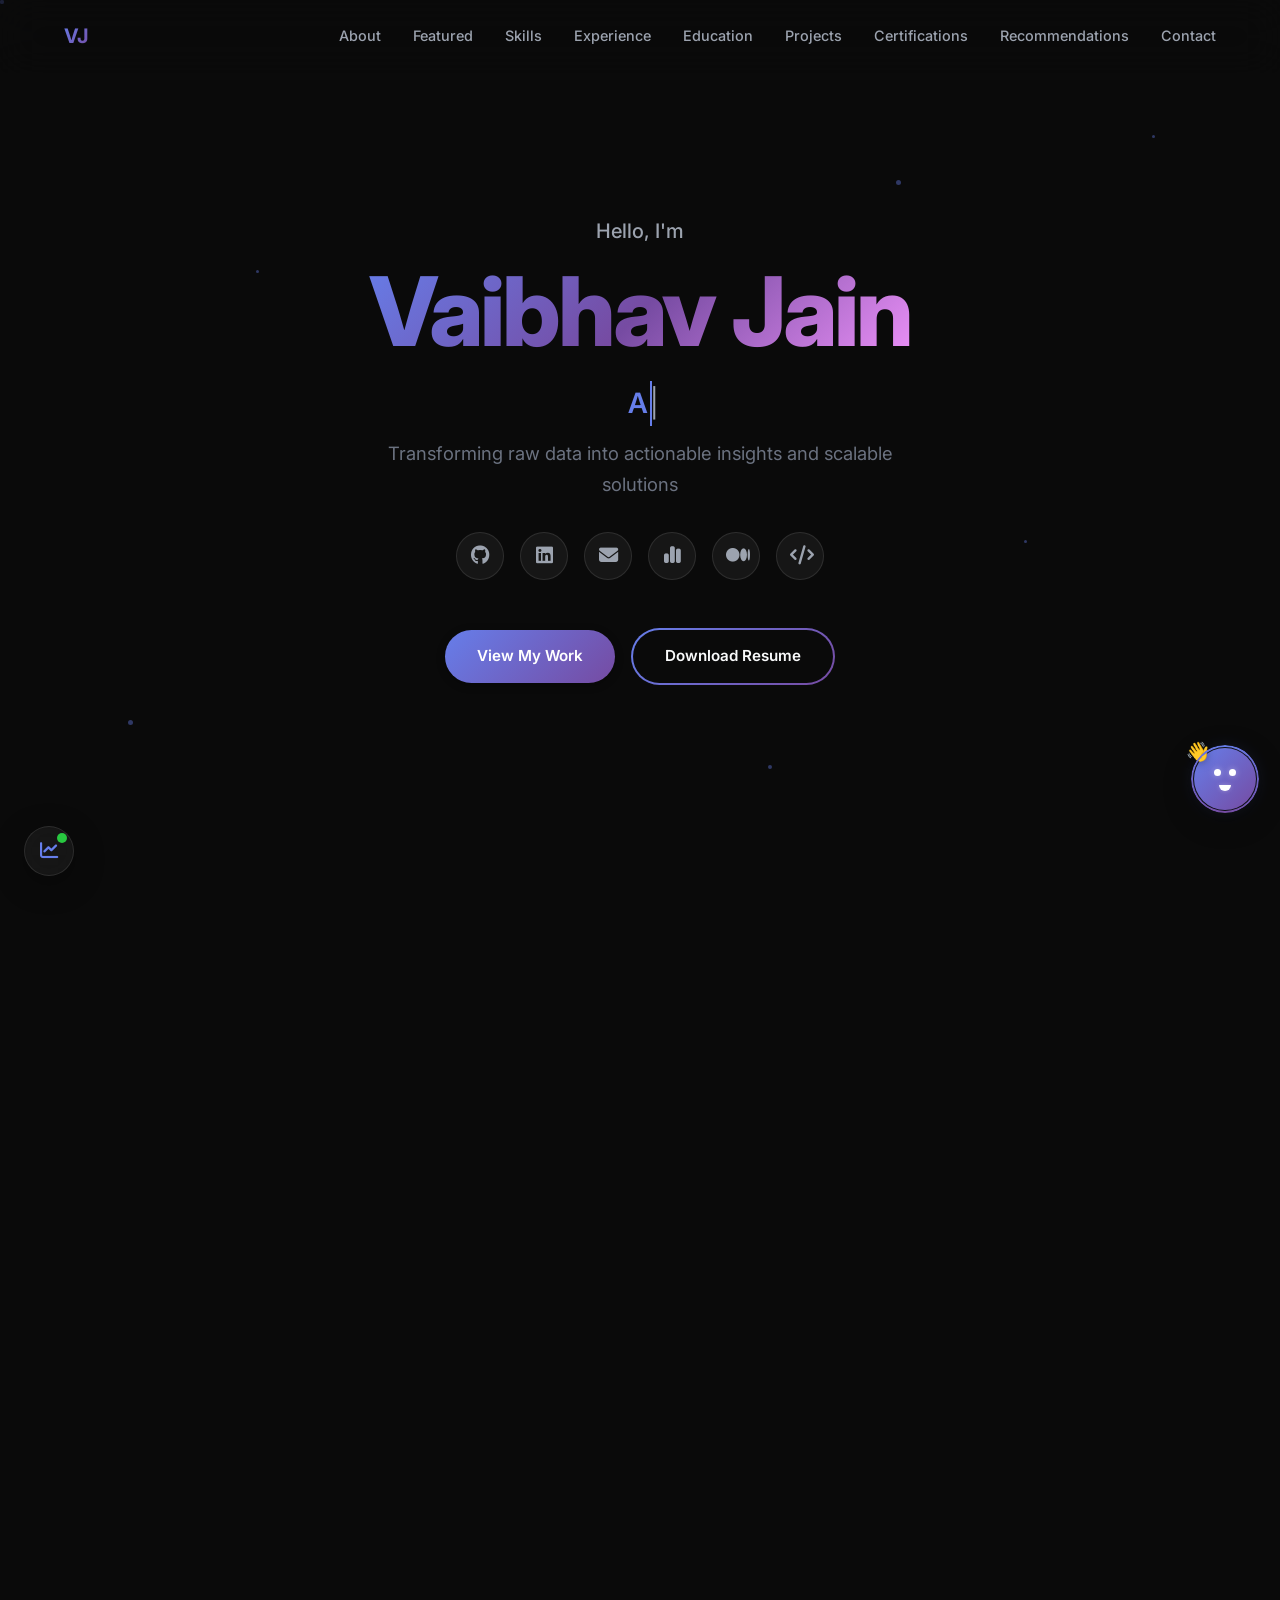
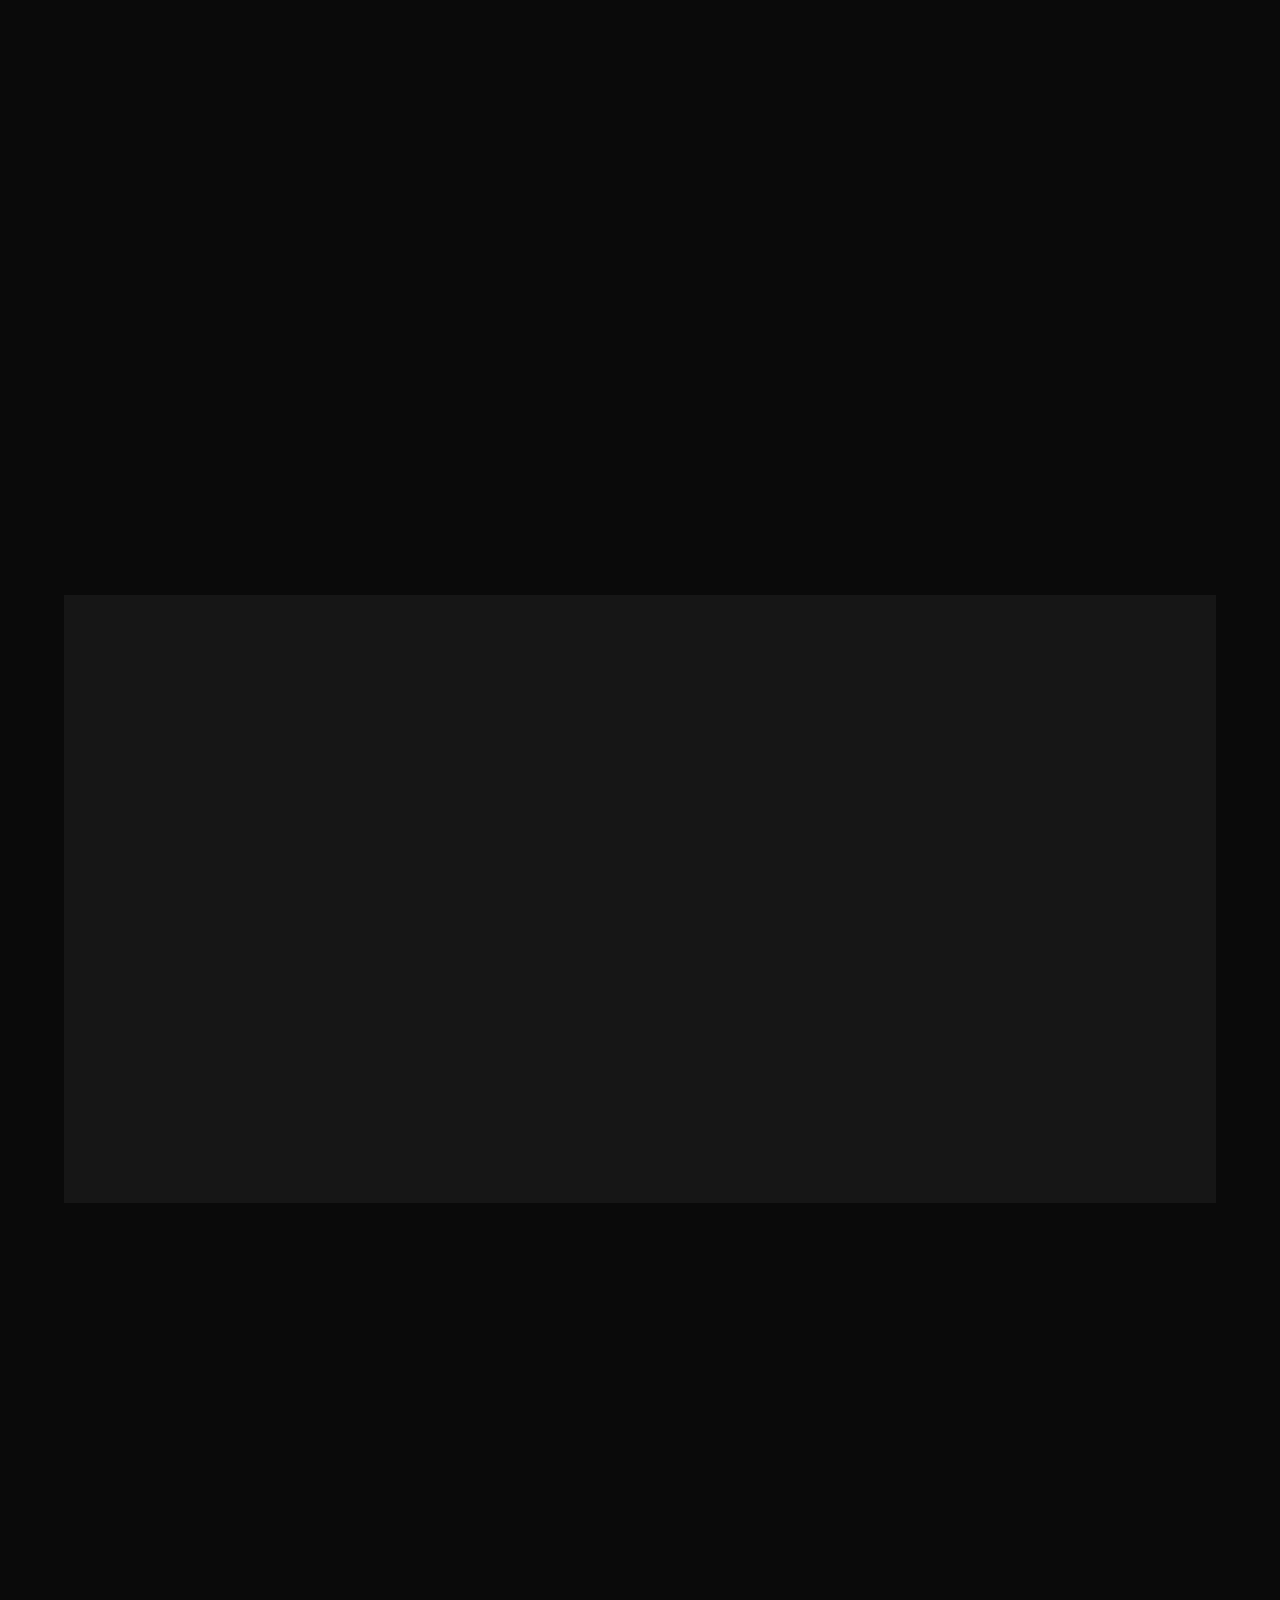
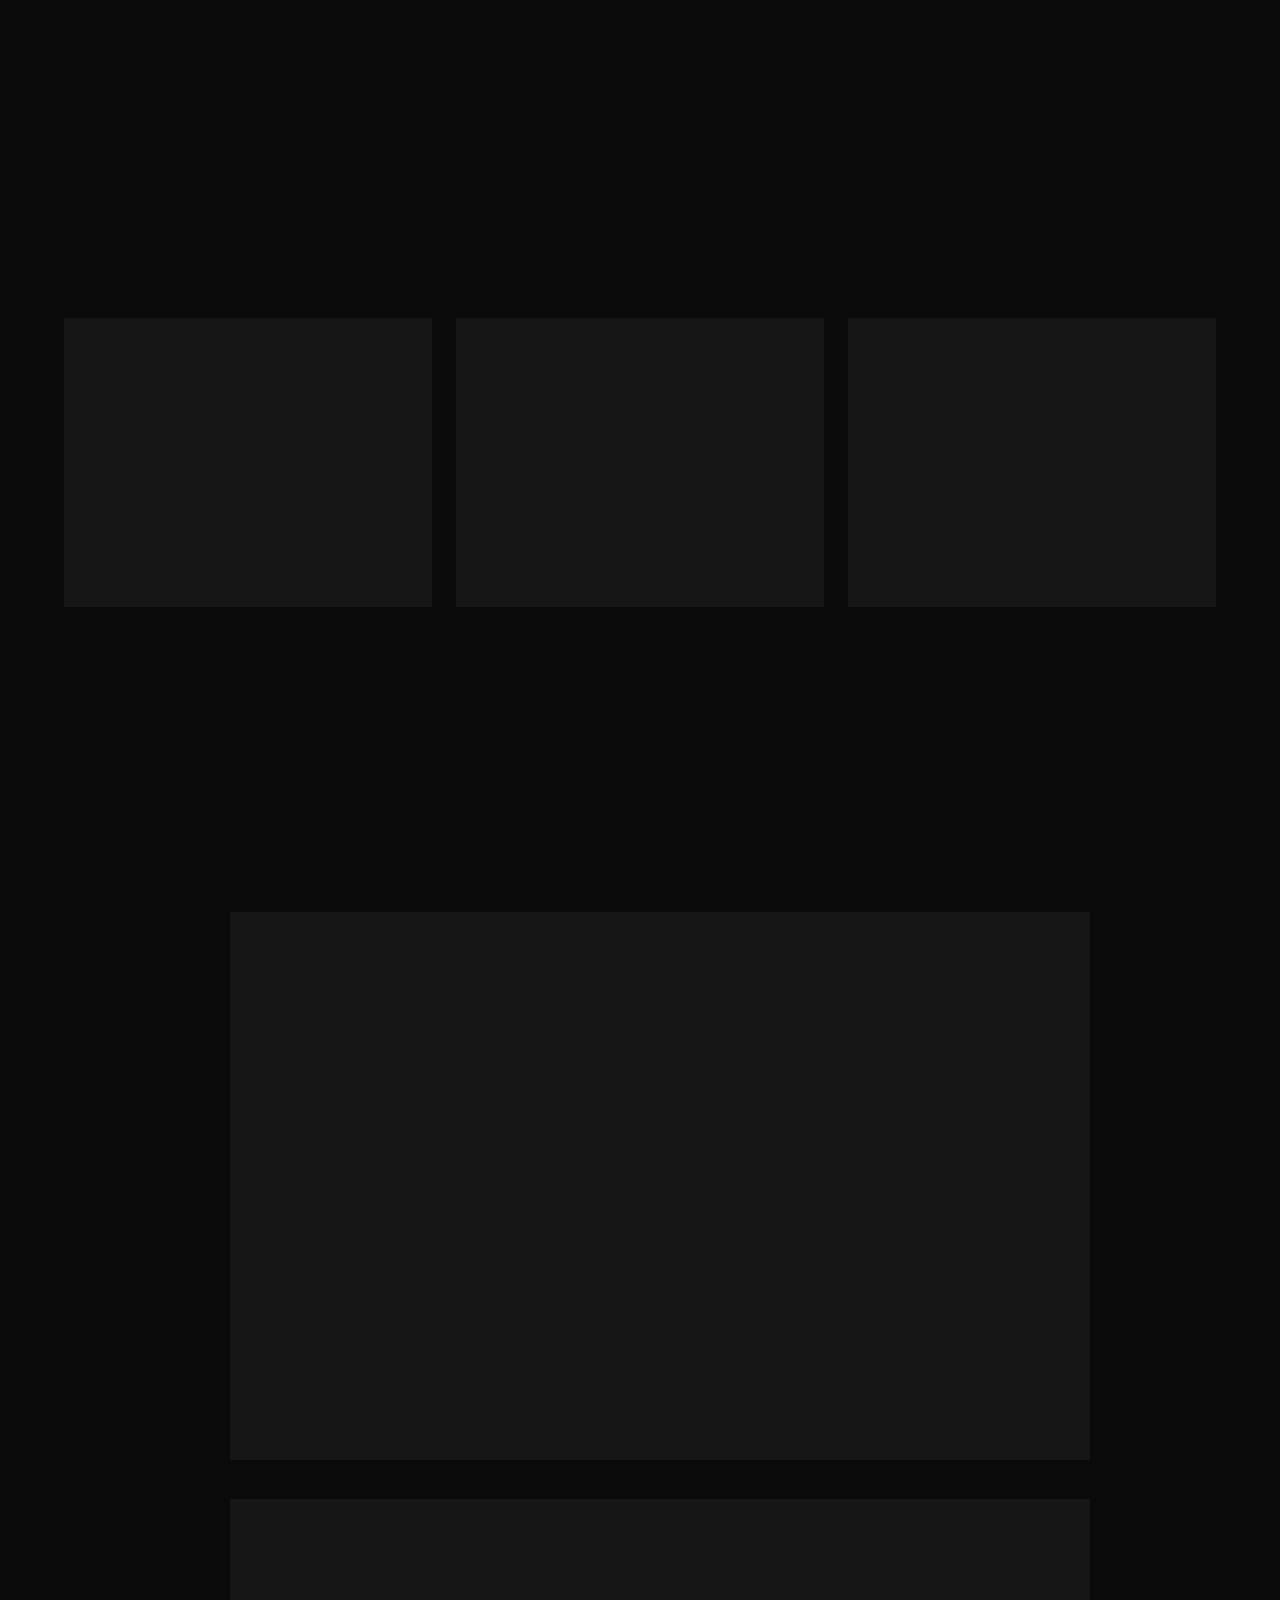
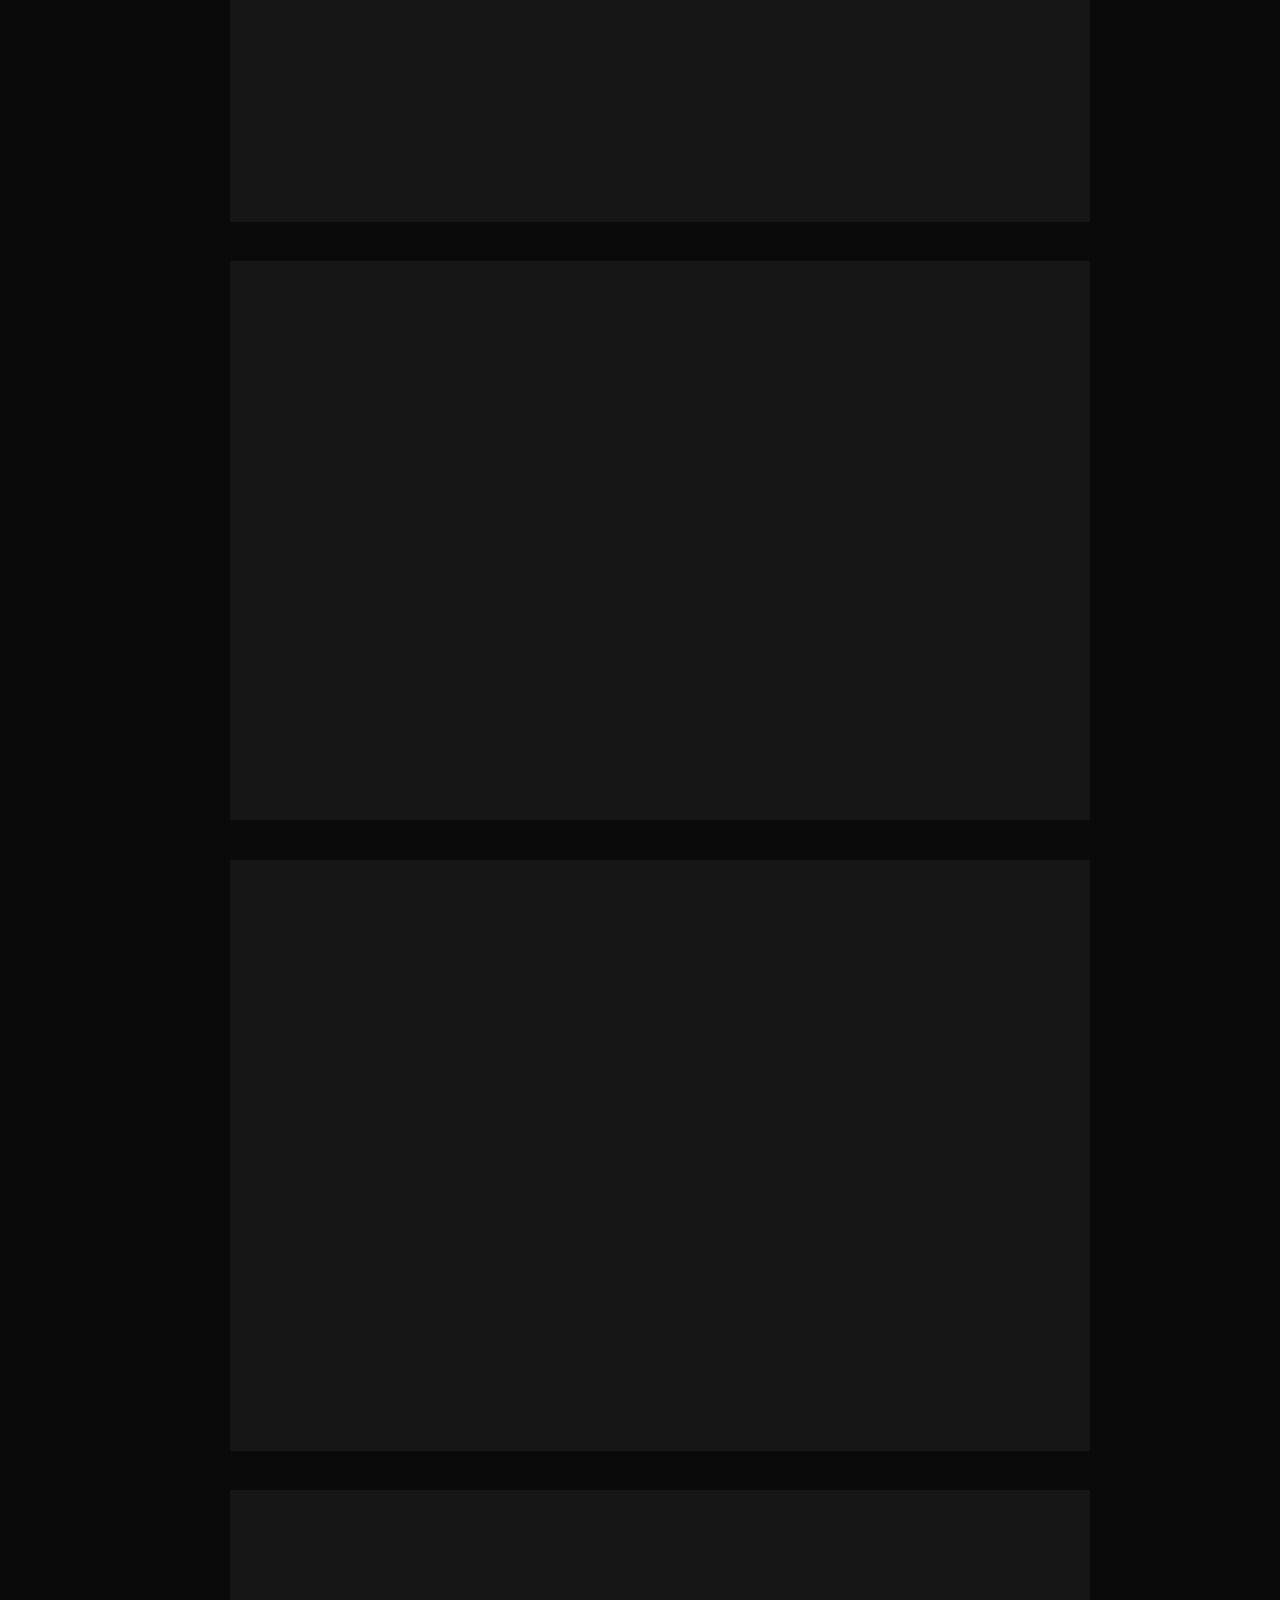
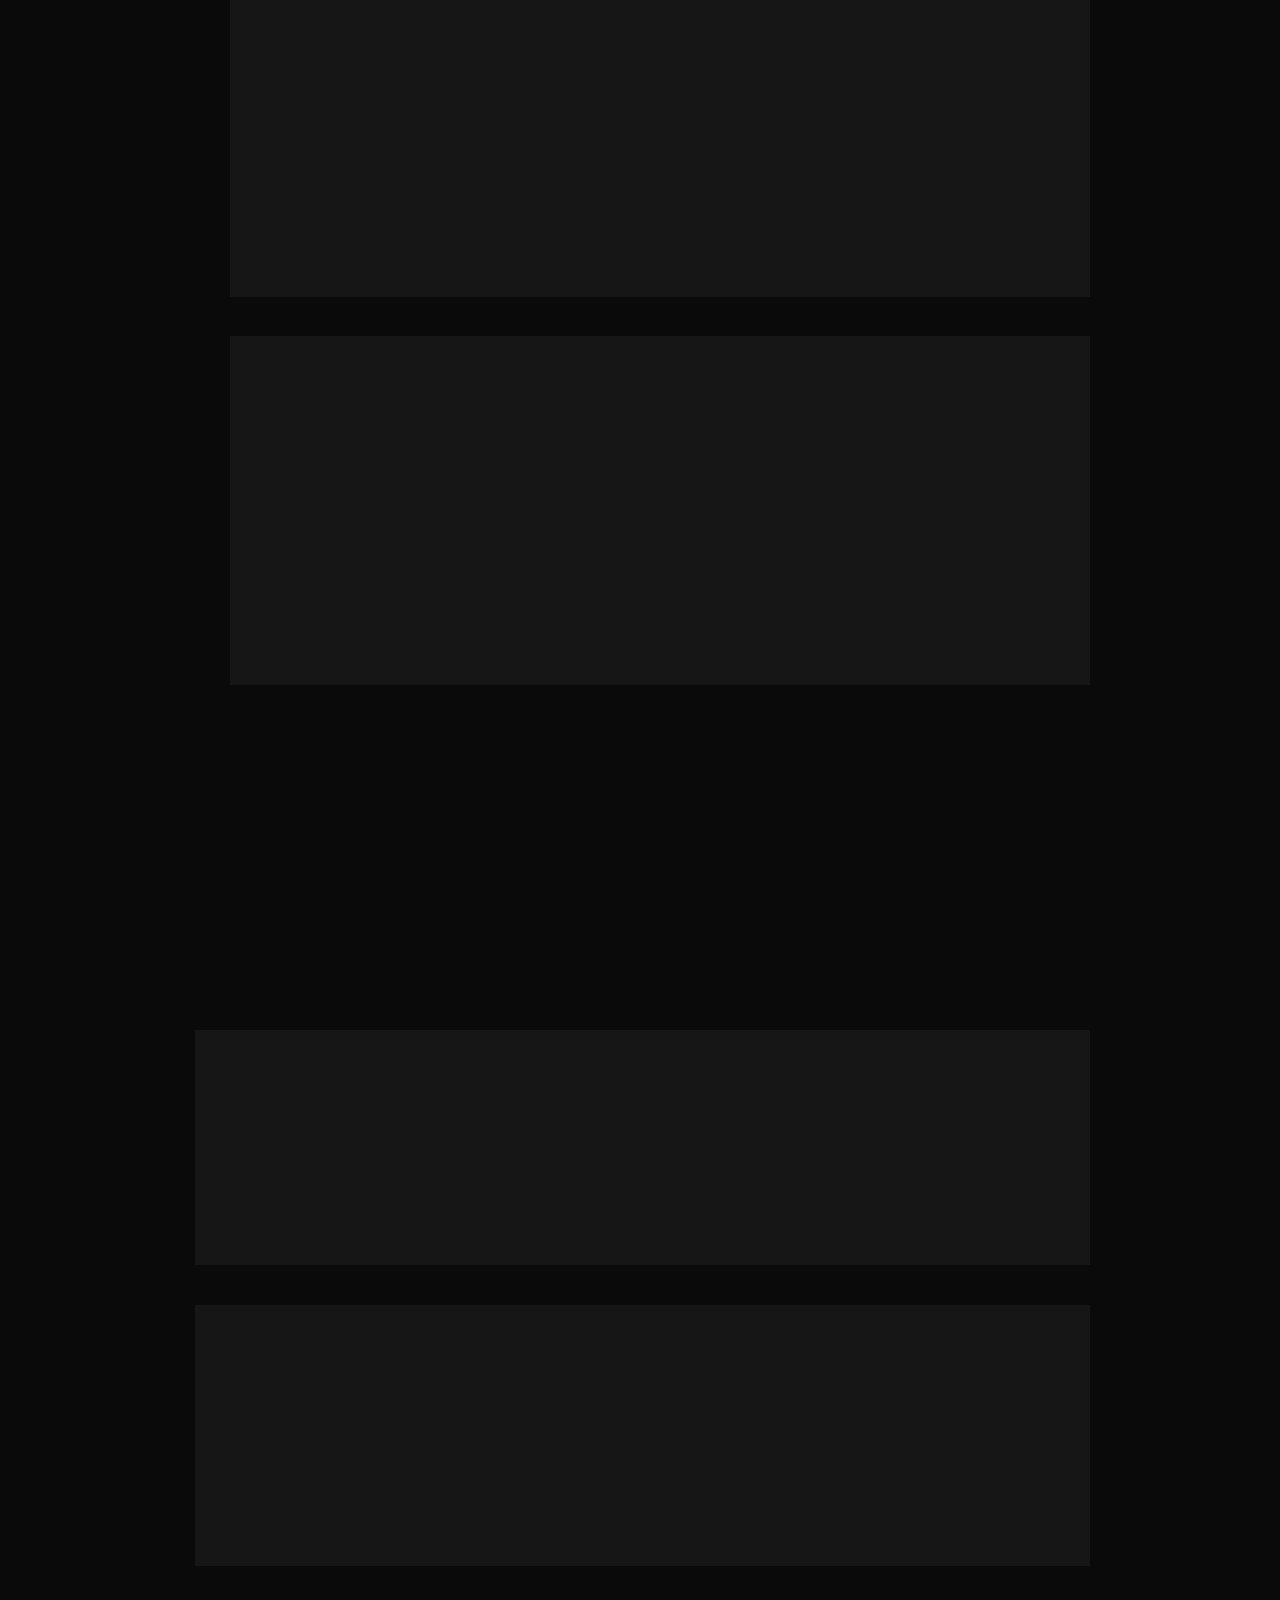
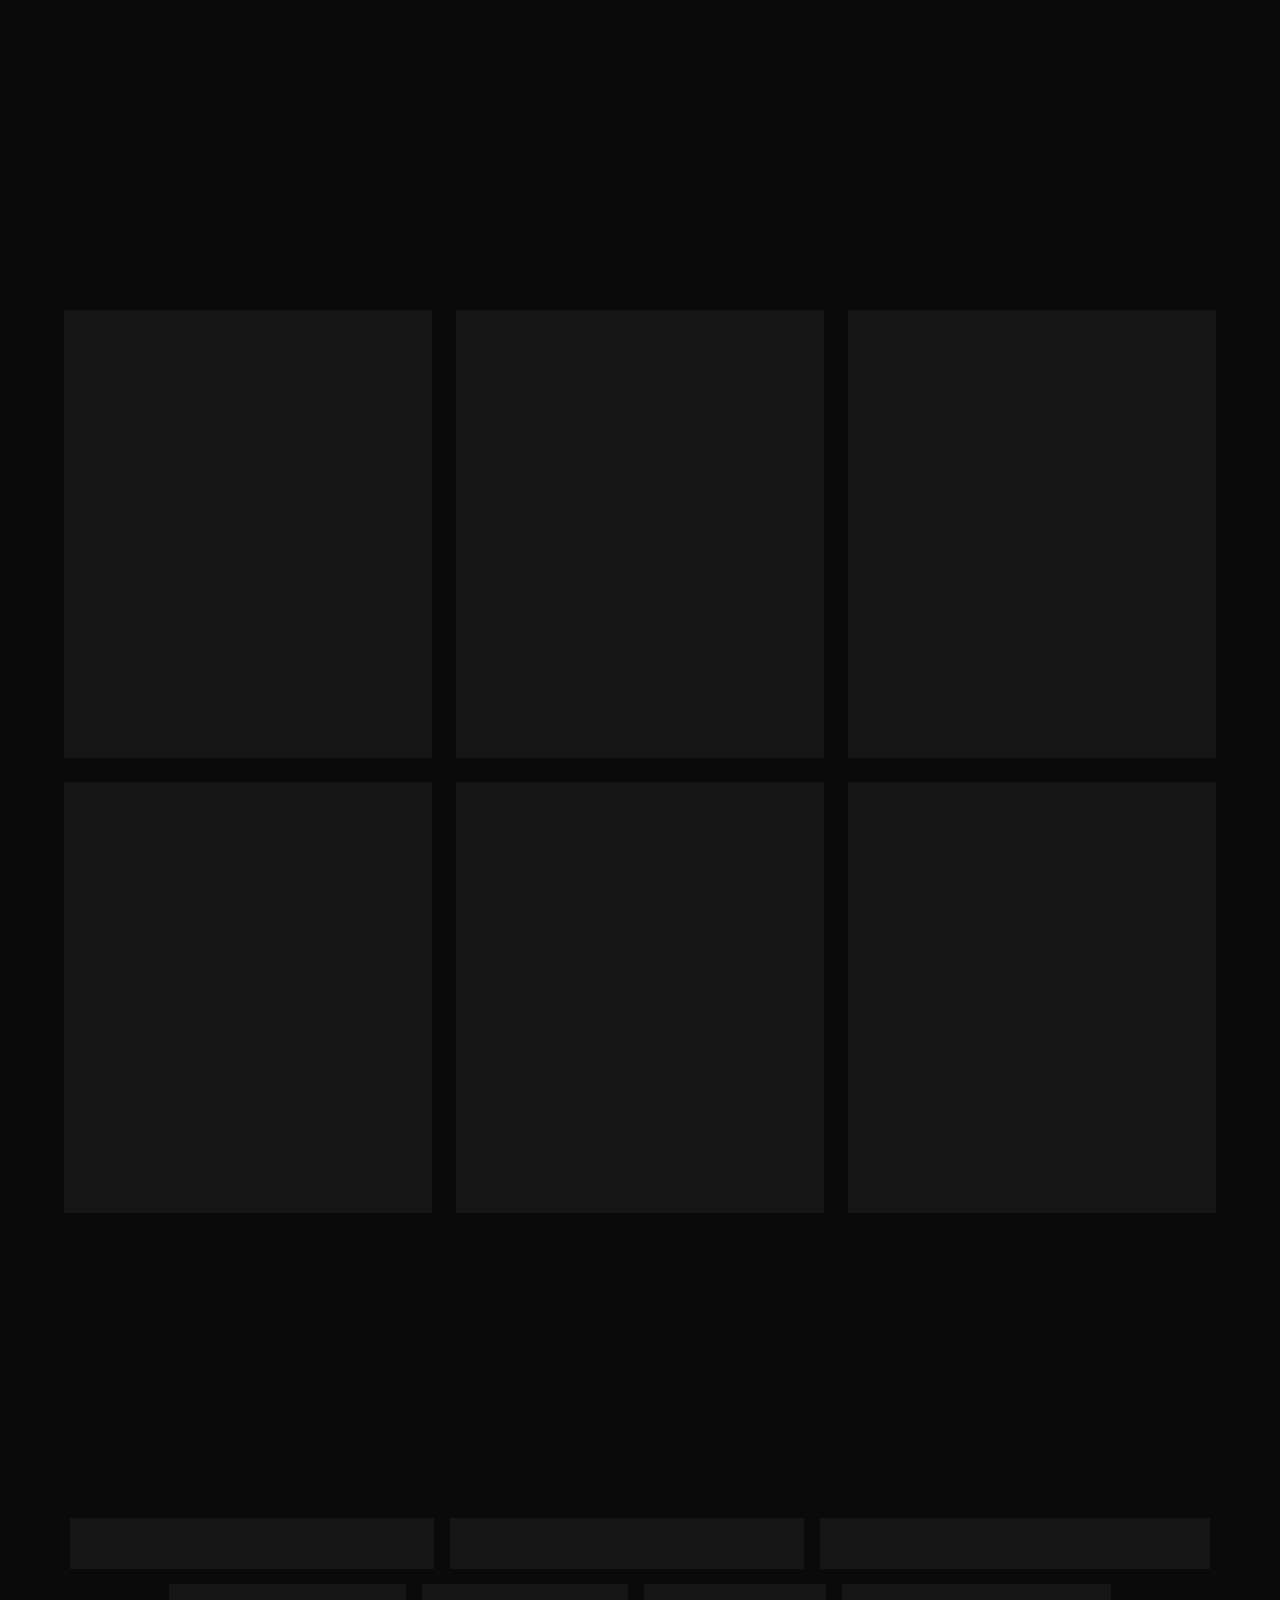
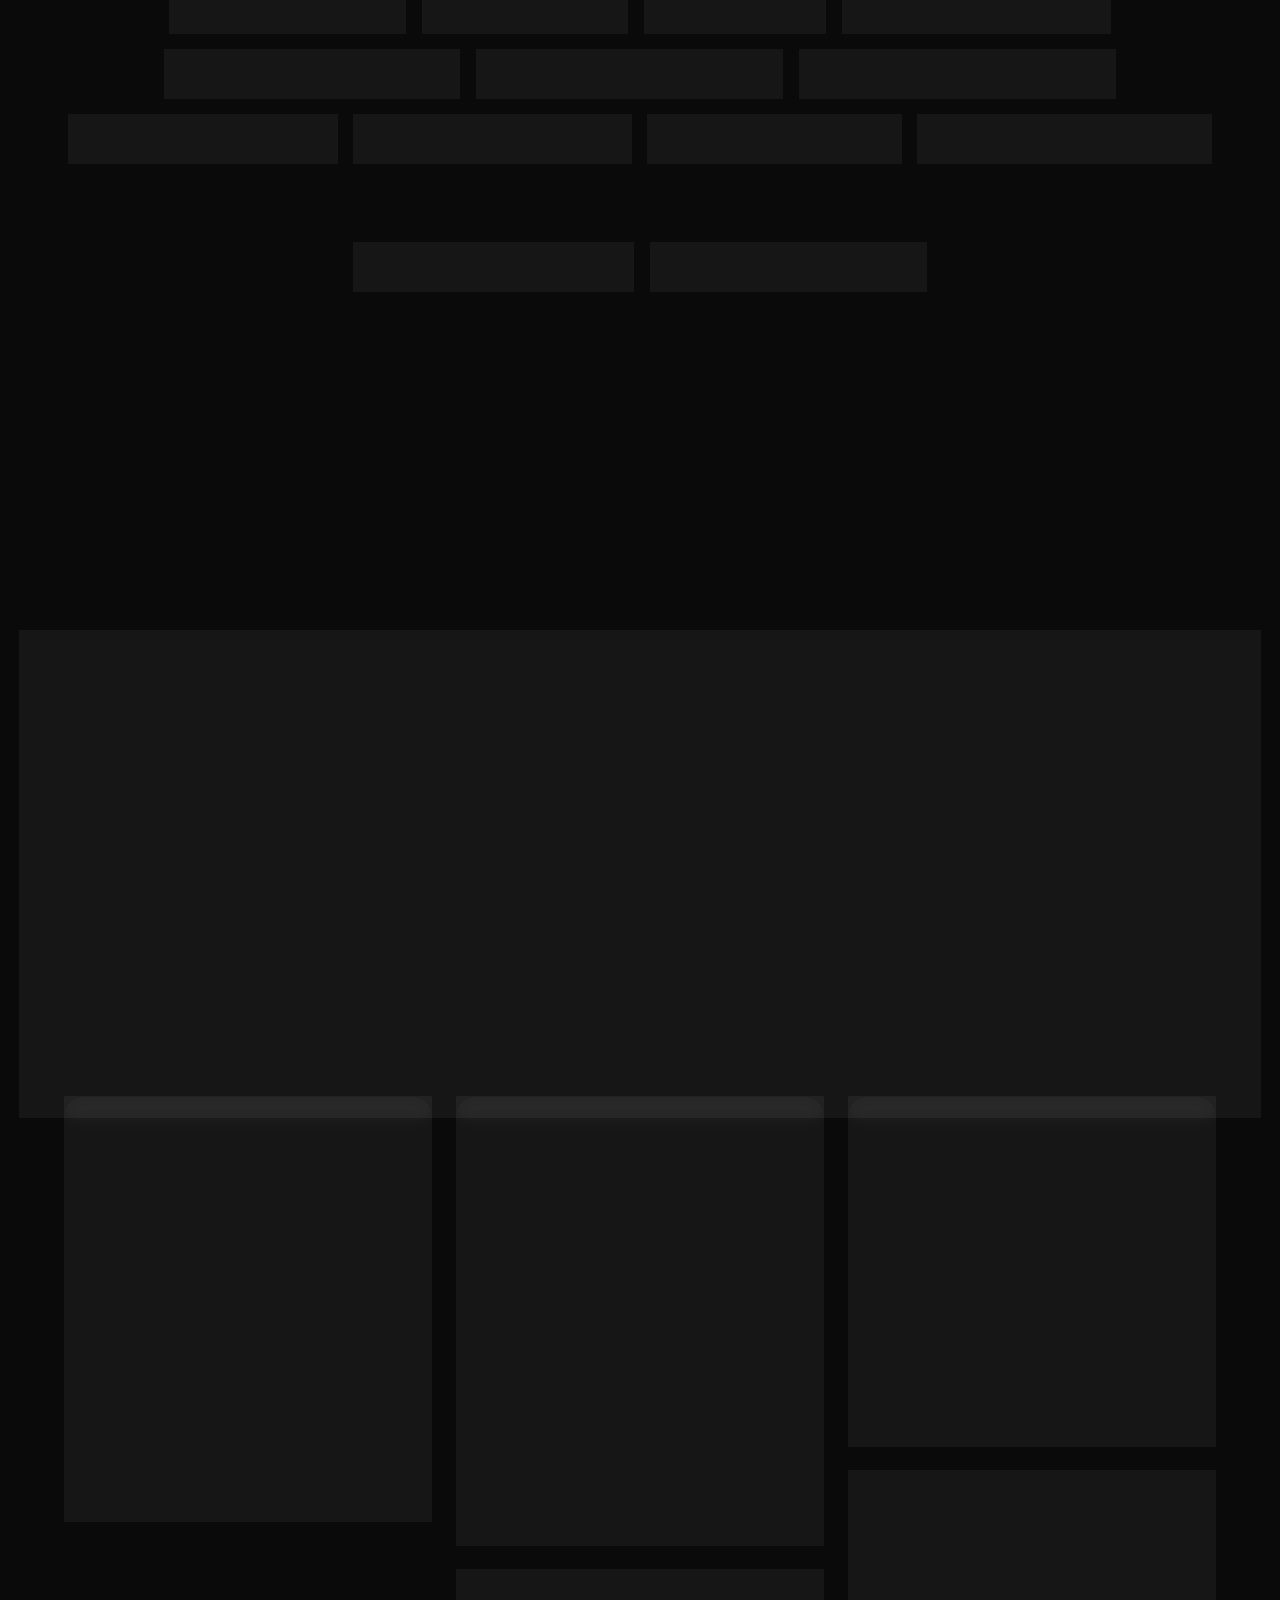
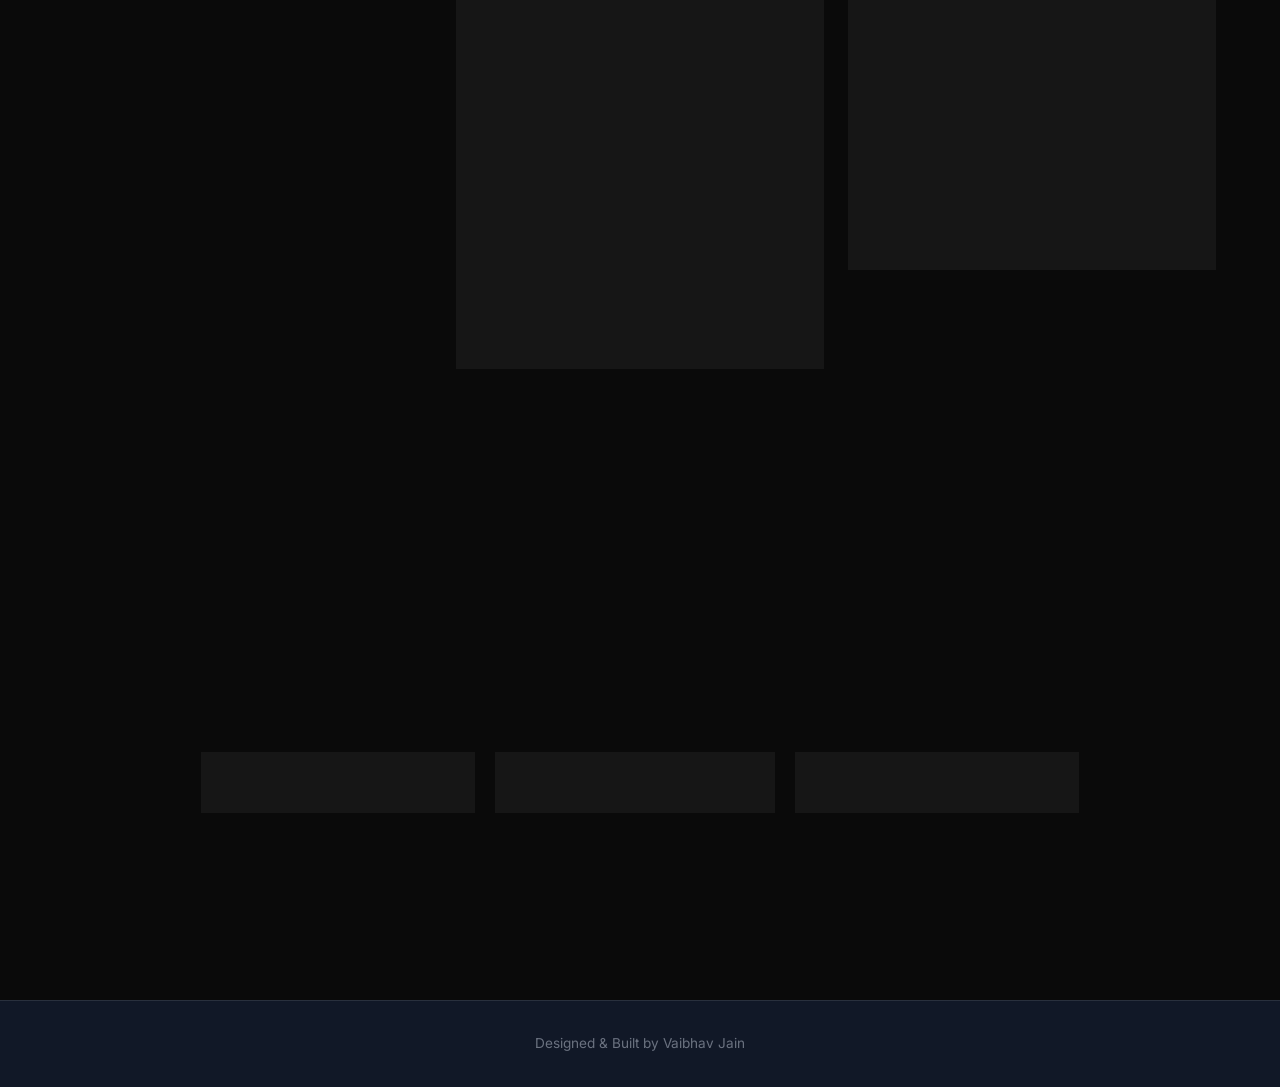
==== commit 0bc7069e: "fix: recommendation section on portfolio" ====
--- a/index.html
+++ b/index.html
@@ -40,7 +40,7 @@
     "jobTitle": "Data Engineer",
     "worksFor": {
       "@type": "Organization",
-      "name": "Toyota"
+      "name": "McKinsey & Company"
     },
     "alumniOf": [
       {
@@ -507,8 +507,38 @@
         <h2 class="section__title">Experience</h2>
         <div class="timeline">
 
+          <!-- McKinsey experience — hidden for now
           <div class="timeline__item card card--glass fade-in">
-            <div class="timeline__date">June 2023 - Present</div>
+            <div class="timeline__date">July 2026 - Present</div>
+            <div class="timeline__header">
+              <img src="src/img/mckinsey.jpg" alt="McKinsey logo" class="timeline__logo timeline__logo--dark" loading="lazy">
+              <div>
+                <h3 class="timeline__company"><a href="https://www.mckinsey.com/" target="_blank" rel="noopener noreferrer">QuantumBlack AI - McKinsey & Company, NY, USA</a></h3>
+                <h4 class="timeline__role">Data Engineer II</h4>
+              </div>
+            </div>
+            <ul class="timeline__bullets">
+              <li>Architecting an end-to-end agentic AI platform for a leading healthcare company, orchestrating autonomous agents that streamline clinical data workflows, patient intake processing, and medical document analysis at scale.</li>
+              <li>Designing and building multi-agent pipelines leveraging LangGraph and LangChain to coordinate specialized agents for tasks such as medical record extraction, clinical trial matching, and real-time patient data enrichment.</li>
+              <li>Engineering a knowledge graph layer using Neo4j to model complex healthcare entity relationships — patients, providers, diagnoses, and treatments — enabling agents to reason over interconnected medical data for contextual decision support.</li>
+              <li>Implementing robust observability and evaluation frameworks with LangSmith to monitor agent performance, trace multi-step reasoning chains, and continuously optimize prompt strategies across production workloads.</li>
+              <li>Building scalable data infrastructure on GCP, utilizing BigQuery, Cloud Functions, and Pub/Sub to support real-time event-driven data ingestion and transformation pipelines feeding into the agentic platform.</li>
+            </ul>
+            <div class="timeline__skills">
+              <span class="timeline__skill timeline__skill--highlight">Python</span>
+              <span class="timeline__skill timeline__skill--highlight">LangGraph</span>
+              <span class="timeline__skill timeline__skill--highlight">LangSmith</span>
+              <span class="timeline__skill timeline__skill--highlight">Neo4j</span>
+              <span class="timeline__skill timeline__skill--highlight">GCP</span>
+              <span class="timeline__skill timeline__skill--highlight">BigQuery</span>
+              <span class="timeline__skill timeline__skill--highlight">LangChain</span>
+              <span class="timeline__skill timeline__skill--highlight">Life Sciences</span>
+            </div>
+          </div>
+          -->
+
+          <div class="timeline__item card card--glass fade-in">
+            <div class="timeline__date">June 2023 - July 2026</div>
             <div class="timeline__header">
               <img src="src/img/toyota.png" alt="Toyota logo" class="timeline__logo" loading="lazy">
               <div>
@@ -641,7 +671,7 @@
           <div class="timeline__item card card--glass fade-in">
             <div class="timeline__date">May 2017 - July 2017</div>
             <div class="timeline__header">
-              <img src="src/img/nextsavy.jpeg" alt="Nextsavy Technologies logo" class="timeline__logo" loading="lazy">
+              <img src="src/img/nextsavy.jpeg" alt="Nextsavy Technologies logo" class="timeline__logo timeline__logo--dark" loading="lazy">
               <div>
                 <h3 class="timeline__company"><a href="https://www.nextsavy.com/" target="_blank" rel="noopener noreferrer">Nextsavy Technologies LLP, India</a></h3>
                 <h4 class="timeline__role">Technology Analyst Intern</h4>
@@ -795,6 +825,11 @@
       <div class="section__container fade-in">
         <h2 class="section__title">Certifications</h2>
         <div class="cert-grid">
+
+          <a href="https://www.credly.com/earner/earned/badge/5addc34f-b49a-46ac-a00f-0a16db2fb797" target="_blank" rel="noopener noreferrer" class="cert-badge card card--glass fade-in">
+            <svg class="cert-badge__icon" viewBox="0 0 100 100" width="24" height="24" aria-hidden="true"><path fill="currentColor" d="M30.7 18h13.8l23.3 64H53.6l-5-14.8H28.2L23.3 82H9.5L30.7 18Zm14.5 39L37.5 34 29.8 57h15.4ZM69.3 18h13.5v64H69.3V18Z"/></svg>
+            <span>Claude Certified Developer – Foundations</span>
+          </a>
 
           <a href="https://www.credly.com/badges/3bb8707b-2396-49a3-a3e9-64bf085163d0/linked_in_profile" target="_blank" rel="noopener noreferrer" class="cert-badge card card--glass fade-in">
             <i class="fa-brands fa-aws"></i>
@@ -884,83 +919,86 @@
       <div class="section__container">
         <h2 class="section__title fade-in">Recommendations</h2>
         <p class="section__subtitle fade-in">What people say about working with me</p>
-        <div class="recommendations-track">
-          <div class="recommendations-slider">
-
-            <div class="recommendation-card card card--glass fade-in">
-              <div class="recommendation-card__quote"><i class="fa-solid fa-quote-left"></i></div>
-              <p class="recommendation-card__text">Vaibhav is a solid data science and analytics professional who strives to find creative ways to deploy analytics solutions to enable business decisions at scale. He consistently delivered high-quality work that was both accurate and insightful. He successfully connected technology and business. I would recommend him in a heart-beat!</p>
-              <div class="recommendation-card__author">
-                <div class="recommendation-card__avatar">GH</div>
-                <div>
-                  <strong class="recommendation-card__name"><a href="https://www.linkedin.com/in/gary-hao-b4766240/" target="_blank" rel="noopener noreferrer">Gary Hao</a></strong>
-                  <span class="recommendation-card__role">Director at TakeOff Technologies, Data Science</span>
-                </div>
-                <a href="https://www.linkedin.com/in/gary-hao-b4766240/" target="_blank" rel="noopener noreferrer" class="recommendation-card__linkedin"><i class="fa-brands fa-linkedin"></i></a>
-              </div>
-            </div>
-
-            <div class="recommendation-card card card--glass fade-in">
-              <div class="recommendation-card__quote"><i class="fa-solid fa-quote-left"></i></div>
-              <p class="recommendation-card__text">Vaibhav has strong technical expertise and a natural aptitude for working efficiently but it's also his dedication and positive attitude that make him an absolute pleasure to work with. He has proved to be a dependable and valuable contributor utilizing his analytical skills to work through complex problems. I am confident that he will be an asset to any team.</p>
-              <div class="recommendation-card__author">
-                <div class="recommendation-card__avatar">JC</div>
-                <div>
-                  <strong class="recommendation-card__name"><a href="https://www.linkedin.com/in/judy-chan/" target="_blank" rel="noopener noreferrer">Judy Chan</a></strong>
-                  <span class="recommendation-card__role">Manager at TakeOff Technologies, Data Analytics</span>
-                </div>
-                <a href="https://www.linkedin.com/in/judy-chan/" target="_blank" rel="noopener noreferrer" class="recommendation-card__linkedin"><i class="fa-brands fa-linkedin"></i></a>
-              </div>
-            </div>
-
-            <div class="recommendation-card card card--glass fade-in">
-              <div class="recommendation-card__quote"><i class="fa-solid fa-quote-left"></i></div>
-              <p class="recommendation-card__text">He is reliable and continuously demonstrates a high focus and proficiency during assignments. Vaibhav possesses an incredible work ethic and regularly goes beyond his role description to ensure a job gets done. It is his positive approach, attention to detail, and follow-through that make him a welcome addition to any team.</p>
-              <div class="recommendation-card__author">
-                <div class="recommendation-card__avatar">RF</div>
-                <div>
-                  <strong class="recommendation-card__name"><a href="https://www.linkedin.com/in/robert-foster-usa/" target="_blank" rel="noopener noreferrer">Robert Foster</a></strong>
-                  <span class="recommendation-card__role">Supervisor, Northeastern University</span>
-                </div>
-                <a href="https://www.linkedin.com/in/robert-foster-usa/" target="_blank" rel="noopener noreferrer" class="recommendation-card__linkedin"><i class="fa-brands fa-linkedin"></i></a>
-              </div>
-            </div>
-
-            <div class="recommendation-card card card--glass fade-in">
-              <div class="recommendation-card__quote"><i class="fa-solid fa-quote-left"></i></div>
-              <p class="recommendation-card__text">His attention to detail and ability to master tasks quickly makes him an asset to the team. His eagerness to learn will go a long way in his journey to success. Meticulous decision making and willingness to take lead on projects is a breath of fresh air.</p>
-              <div class="recommendation-card__author">
-                <div class="recommendation-card__avatar">CB</div>
-                <div>
-                  <strong class="recommendation-card__name"><a href="https://www.linkedin.com/in/christopher-butler-05889b19/" target="_blank" rel="noopener noreferrer">Christopher Butler</a></strong>
-                  <span class="recommendation-card__role">Supervisor, Northeastern University</span>
-                </div>
-                <a href="https://www.linkedin.com/in/christopher-butler-05889b19/" target="_blank" rel="noopener noreferrer" class="recommendation-card__linkedin"><i class="fa-brands fa-linkedin"></i></a>
-              </div>
-            </div>
-
-            <div class="recommendation-card card card--glass fade-in">
-              <div class="recommendation-card__quote"><i class="fa-solid fa-quote-left"></i></div>
-              <p class="recommendation-card__text">Throughout the course, he was active and engaged, participated effectively, and discussed several interesting side projects with me. He took the initiative to help other students understand the course material. He has strong writing and communication skills. I feel he has the potential to go very far in his career.</p>
-              <div class="recommendation-card__author">
-                <div class="recommendation-card__avatar">NC</div>
-                <div>
-                  <strong class="recommendation-card__name"><a href="https://www.linkedin.com/in/neil-clauson-2b54454/" target="_blank" rel="noopener noreferrer">Neil Clauson</a></strong>
-                  <span class="recommendation-card__role">Professor, Northeastern University</span>
-                </div>
-                <a href="https://www.linkedin.com/in/neil-clauson-2b54454/" target="_blank" rel="noopener noreferrer" class="recommendation-card__linkedin"><i class="fa-brands fa-linkedin"></i></a>
-              </div>
-            </div>
-
-          </div>
-          <div class="recommendations-nav">
-            <button class="recommendations-nav__btn" data-dir="-1" aria-label="Previous recommendation">
-              <i class="fa-solid fa-chevron-left"></i>
-            </button>
-            <button class="recommendations-nav__btn" data-dir="1" aria-label="Next recommendation">
-              <i class="fa-solid fa-chevron-right"></i>
-            </button>
-          </div>
+        <div class="recommendations-grid">
+
+          <div class="recommendation-card recommendation-card--featured card card--glass fade-in">
+            <div class="recommendation-card__quote"><i class="fa-solid fa-quote-left"></i></div>
+            <div class="recommendation-card__author">
+              <div class="recommendation-card__avatar"><img src="src/img/gururaj-rao.jpeg" alt="Gururaj Rao" loading="lazy"></div>
+              <div>
+                <strong class="recommendation-card__name"><a href="https://www.linkedin.com/in/gururaj-rao/" target="_blank" rel="noopener noreferrer">Gururaj Rao</a></strong>
+                <span class="recommendation-card__role">Principal Engineer at Toyota</span>
+              </div>
+              <a href="https://www.linkedin.com/in/gururaj-rao/" target="_blank" rel="noopener noreferrer" class="recommendation-card__linkedin"><i class="fa-brands fa-linkedin"></i></a>
+            </div>
+            <p class="recommendation-card__text">It was a true pleasure mentoring and working alongside Vaibhav at Toyota. He is an exceptionally quick learner, highly adaptable, and incredibly easy to work with. Vaibhav never shies away from a challenge or exploring new technologies—he has a natural ability to dive deep and master complex concepts fast. Over the course of multiple projects, I watched him expand his expertise rapidly: he started as a Data Engineer focused on data integration, quickly picked up microservices architecture to help build our data engineering platform, and then stepped up to master Infrastructure as Code (IaC) to construct a completely reusable platform infrastructure during our modernization efforts. His versatility and drive made him an invaluable asset to the organization. Vaibhav is the kind of engineer you can mold to fit high-priority business needs, and he meets every opportunity with enthusiasm. I wish him continued success in his career and would gladly recommend him for any role, on any team.</p>
+          </div>
+
+          <div class="recommendation-card card card--glass fade-in">
+            <div class="recommendation-card__quote"><i class="fa-solid fa-quote-left"></i></div>
+            <p class="recommendation-card__text">Vaibhav is a solid data science and analytics professional who strives to find creative ways to deploy analytics solutions to enable business decisions at scale. He consistently delivered high-quality work that was both accurate and insightful. He successfully connected technology and business. I would recommend him in a heart-beat!</p>
+            <div class="recommendation-card__author">
+              <div class="recommendation-card__avatar"><img src="src/img/gary-hao.jpeg" alt="Gary Hao" loading="lazy"></div>
+              <div>
+                <strong class="recommendation-card__name"><a href="https://www.linkedin.com/in/gary-hao-b4766240/" target="_blank" rel="noopener noreferrer">Gary Hao</a></strong>
+                <span class="recommendation-card__role">Director at TakeOff Technologies, Data Science</span>
+              </div>
+              <a href="https://www.linkedin.com/in/gary-hao-b4766240/" target="_blank" rel="noopener noreferrer" class="recommendation-card__linkedin"><i class="fa-brands fa-linkedin"></i></a>
+            </div>
+          </div>
+
+          <div class="recommendation-card card card--glass fade-in">
+            <div class="recommendation-card__quote"><i class="fa-solid fa-quote-left"></i></div>
+            <p class="recommendation-card__text">Vaibhav has strong technical expertise and a natural aptitude for working efficiently but it's also his dedication and positive attitude that make him an absolute pleasure to work with. He has proved to be a dependable and valuable contributor utilizing his analytical skills to work through complex problems. I am confident that he will be an asset to any team.</p>
+            <div class="recommendation-card__author">
+              <div class="recommendation-card__avatar"><img src="src/img/judy-chan.jpeg" alt="Judy Chan" loading="lazy"></div>
+              <div>
+                <strong class="recommendation-card__name"><a href="https://www.linkedin.com/in/judy-chan/" target="_blank" rel="noopener noreferrer">Judy Chan</a></strong>
+                <span class="recommendation-card__role">Manager at TakeOff Technologies, Data Analytics</span>
+              </div>
+              <a href="https://www.linkedin.com/in/judy-chan/" target="_blank" rel="noopener noreferrer" class="recommendation-card__linkedin"><i class="fa-brands fa-linkedin"></i></a>
+            </div>
+          </div>
+
+          <div class="recommendation-card card card--glass fade-in">
+            <div class="recommendation-card__quote"><i class="fa-solid fa-quote-left"></i></div>
+            <p class="recommendation-card__text">He is reliable and continuously demonstrates a high focus and proficiency during assignments. Vaibhav possesses an incredible work ethic and regularly goes beyond his role description to ensure a job gets done. It is his positive approach, attention to detail, and follow-through that make him a welcome addition to any team.</p>
+            <div class="recommendation-card__author">
+              <div class="recommendation-card__avatar"><img src="src/img/robert-foster.jpeg" alt="Robert Foster" loading="lazy"></div>
+              <div>
+                <strong class="recommendation-card__name"><a href="https://www.linkedin.com/in/robert-foster-usa/" target="_blank" rel="noopener noreferrer">Robert Foster</a></strong>
+                <span class="recommendation-card__role">Supervisor, Northeastern University</span>
+              </div>
+              <a href="https://www.linkedin.com/in/robert-foster-usa/" target="_blank" rel="noopener noreferrer" class="recommendation-card__linkedin"><i class="fa-brands fa-linkedin"></i></a>
+            </div>
+          </div>
+
+          <div class="recommendation-card card card--glass fade-in">
+            <div class="recommendation-card__quote"><i class="fa-solid fa-quote-left"></i></div>
+            <p class="recommendation-card__text">His attention to detail and ability to master tasks quickly makes him an asset to the team. His eagerness to learn will go a long way in his journey to success. Meticulous decision making and willingness to take lead on projects is a breath of fresh air.</p>
+            <div class="recommendation-card__author">
+              <div class="recommendation-card__avatar"><img src="src/img/christopher-butler.jpeg" alt="Christopher Butler" loading="lazy"></div>
+              <div>
+                <strong class="recommendation-card__name"><a href="https://www.linkedin.com/in/christopher-butler-05889b19/" target="_blank" rel="noopener noreferrer">Christopher Butler</a></strong>
+                <span class="recommendation-card__role">Supervisor, Northeastern University</span>
+              </div>
+              <a href="https://www.linkedin.com/in/christopher-butler-05889b19/" target="_blank" rel="noopener noreferrer" class="recommendation-card__linkedin"><i class="fa-brands fa-linkedin"></i></a>
+            </div>
+          </div>
+
+          <div class="recommendation-card card card--glass fade-in">
+            <div class="recommendation-card__quote"><i class="fa-solid fa-quote-left"></i></div>
+            <p class="recommendation-card__text">Throughout the course, he was active and engaged, participated effectively, and discussed several interesting side projects with me. He took the initiative to help other students understand the course material. He has strong writing and communication skills. I feel he has the potential to go very far in his career.</p>
+            <div class="recommendation-card__author">
+              <div class="recommendation-card__avatar"><img src="src/img/neil-clauson.jpeg" alt="Neil Clauson" loading="lazy"></div>
+              <div>
+                <strong class="recommendation-card__name"><a href="https://www.linkedin.com/in/neil-clauson-2b54454/" target="_blank" rel="noopener noreferrer">Neil Clauson</a></strong>
+                <span class="recommendation-card__role">Professor, Northeastern University</span>
+              </div>
+              <a href="https://www.linkedin.com/in/neil-clauson-2b54454/" target="_blank" rel="noopener noreferrer" class="recommendation-card__linkedin"><i class="fa-brands fa-linkedin"></i></a>
+            </div>
+          </div>
+
         </div>
       </div>
     </section>
--- a/src/style.css
+++ b/src/style.css
@@ -1268,6 +1268,12 @@
   flex-shrink: 0;
 }
 
+.timeline__logo--dark {
+  background: transparent;
+  padding: 0;
+  object-fit: cover;
+}
+
 .timeline__header .timeline__company {
   margin-bottom: 2px;
   text-align: left;
@@ -1544,83 +1550,94 @@
 }
 
 /* ---------- Recommendations ---------- */
-.recommendations-track {
+/* ---------- Recommendations Grid ---------- */
+.recommendations-grid {
   margin-top: 48px;
-  position: relative;
-}
-
-.recommendations-slider {
-  display: flex;
-  gap: 24px;
-  overflow-x: auto;
-  scroll-behavior: smooth;
-  scroll-snap-type: x mandatory;
-  -ms-overflow-style: none;
-  scrollbar-width: none;
-  padding: 8px 0 16px;
-  /* Fade edges */
-  -webkit-mask-image: linear-gradient(to right, transparent 0%, black 5%, black 95%, transparent 100%);
-  mask-image: linear-gradient(to right, transparent 0%, black 5%, black 95%, transparent 100%);
-}
-
-.recommendations-slider::-webkit-scrollbar {
-  display: none;
-}
-
-.recommendations-nav {
-  display: flex;
-  justify-content: center;
-  gap: 16px;
-  margin-top: 28px;
-}
-
-.recommendations-nav__btn {
-  width: 48px;
-  height: 48px;
-  border-radius: 50%;
-  border: 1px solid var(--border-subtle);
-  background: var(--bg-card);
-  color: var(--text-secondary);
-  font-size: 1.1rem;
-  cursor: pointer;
-  display: flex;
-  align-items: center;
-  justify-content: center;
-  transition: var(--transition);
-  backdrop-filter: blur(10px);
-}
-
-.recommendations-nav__btn:hover {
-  border-color: var(--accent-1);
-  color: var(--text-primary);
-  background: var(--bg-card-hover);
-  box-shadow: var(--shadow-glow);
-  transform: scale(1.1);
+  columns: 3;
+  column-gap: 24px;
 }
 
 .recommendation-card {
-  min-width: 380px;
-  max-width: 380px;
+  break-inside: avoid;
   padding: 28px;
+  margin-bottom: 24px;
   display: flex;
   flex-direction: column;
-  justify-content: space-between;
   position: relative;
   transition: var(--transition);
-  transform-style: preserve-3d;
-  perspective: 1000px;
-  scroll-snap-align: start;
-  flex-shrink: 0;
 }
 
 .recommendation-card:hover {
-  transform: translateY(-6px) rotateX(2deg);
+  transform: translateY(-6px);
   border-color: var(--accent-1);
   box-shadow: var(--shadow-glow), 0 20px 40px rgba(0, 0, 0, 0.3);
 }
 
+/* Featured card — spans full width on top */
+.recommendation-card--featured {
+  column-span: all;
+  display: grid;
+  grid-template-columns: auto 1fr;
+  grid-template-rows: auto 1fr;
+  gap: 0 28px;
+  padding: 36px 40px;
+  border-image: var(--gradient) 1;
+  border-width: 1px;
+  border-style: solid;
+  border-radius: 16px;
+  border-image: none;
+  border-color: var(--accent-1);
+  box-shadow: 0 0 30px rgba(99, 102, 241, 0.08);
+}
+
+.recommendation-card--featured .recommendation-card__quote {
+  grid-column: 1 / -1;
+  font-size: 2.4rem;
+  margin-bottom: 16px;
+}
+
+.recommendation-card--featured .recommendation-card__author {
+  grid-column: 1;
+  grid-row: 2;
+  flex-direction: column;
+  align-items: center;
+  text-align: center;
+  border-top: none;
+  border-right: 1px solid var(--border-subtle);
+  padding: 0 28px 0 0;
+  margin: 0;
+}
+
+.recommendation-card--featured .recommendation-card__avatar {
+  width: 72px;
+  height: 72px;
+  margin-bottom: 10px;
+  box-shadow: 0 4px 20px rgba(99, 102, 241, 0.25);
+}
+
+.recommendation-card--featured .recommendation-card__name {
+  font-size: 1.05rem;
+}
+
+.recommendation-card--featured .recommendation-card__role {
+  font-size: 0.82rem;
+  margin-top: 2px;
+}
+
+.recommendation-card--featured .recommendation-card__linkedin {
+  margin: 8px 0 0;
+}
+
+.recommendation-card--featured .recommendation-card__text {
+  grid-column: 2;
+  grid-row: 2;
+  margin-bottom: 0;
+  font-size: 0.95rem;
+  line-height: 1.8;
+}
+
 .recommendation-card__quote {
-  font-size: 2rem;
+  font-size: 1.8rem;
   background: var(--gradient-text);
   -webkit-background-clip: text;
   background-clip: text;
@@ -1634,7 +1651,6 @@
   font-size: 0.9rem;
   line-height: 1.7;
   margin-bottom: 20px;
-  flex: 1;
   font-style: italic;
 }
 
@@ -1658,6 +1674,13 @@
   font-weight: 700;
   font-size: 0.85rem;
   flex-shrink: 0;
+  overflow: hidden;
+}
+
+.recommendation-card__avatar img {
+  width: 100%;
+  height: 100%;
+  object-fit: cover;
 }
 
 .recommendation-card__name {
@@ -2729,10 +2752,14 @@
     gap: 12px;
   }
 
+  .recommendations-grid {
+    columns: 2;
+    column-gap: 20px;
+  }
+
   .recommendation-card {
-    min-width: 280px;
-    max-width: 280px;
     padding: 22px;
+    margin-bottom: 20px;
   }
 
   .recommendation-card__text {
@@ -2740,12 +2767,14 @@
     line-height: 1.6;
   }
 
-  .recommendation-card__quote {
-    font-size: 1.6rem;
-  }
-
-  .recommendations-slider {
-    gap: 16px;
+  .recommendation-card--featured {
+    padding: 28px;
+    gap: 0 20px;
+  }
+
+  .recommendation-card--featured .recommendation-card__avatar {
+    width: 60px;
+    height: 60px;
   }
 
   .contact__info {
@@ -2793,16 +2822,47 @@
     padding: 8px 14px;
   }
 
+  .recommendations-grid {
+    columns: 1;
+  }
+
   .recommendation-card {
-    min-width: 250px;
-    max-width: 250px;
     padding: 18px;
+    margin-bottom: 16px;
+  }
+
+  .recommendation-card--featured {
+    grid-template-columns: 1fr;
+    gap: 16px 0;
+    padding: 22px;
+  }
+
+  .recommendation-card--featured .recommendation-card__author {
+    flex-direction: row;
+    text-align: left;
+    border-right: none;
+    border-bottom: 1px solid var(--border-subtle);
+    padding: 0 0 16px;
+  }
+
+  .recommendation-card--featured .recommendation-card__avatar {
+    width: 48px;
+    height: 48px;
+    margin-bottom: 0;
+  }
+
+  .recommendation-card--featured .recommendation-card__text {
+    grid-column: 1;
+    grid-row: auto;
+  }
+
+  .recommendation-card--featured .recommendation-card__linkedin {
+    margin: 0 0 0 auto;
   }
 
   .recommendation-card__avatar {
     width: 36px;
     height: 36px;
-    font-size: 0.75rem;
   }
 
   .recommendation-card__name {
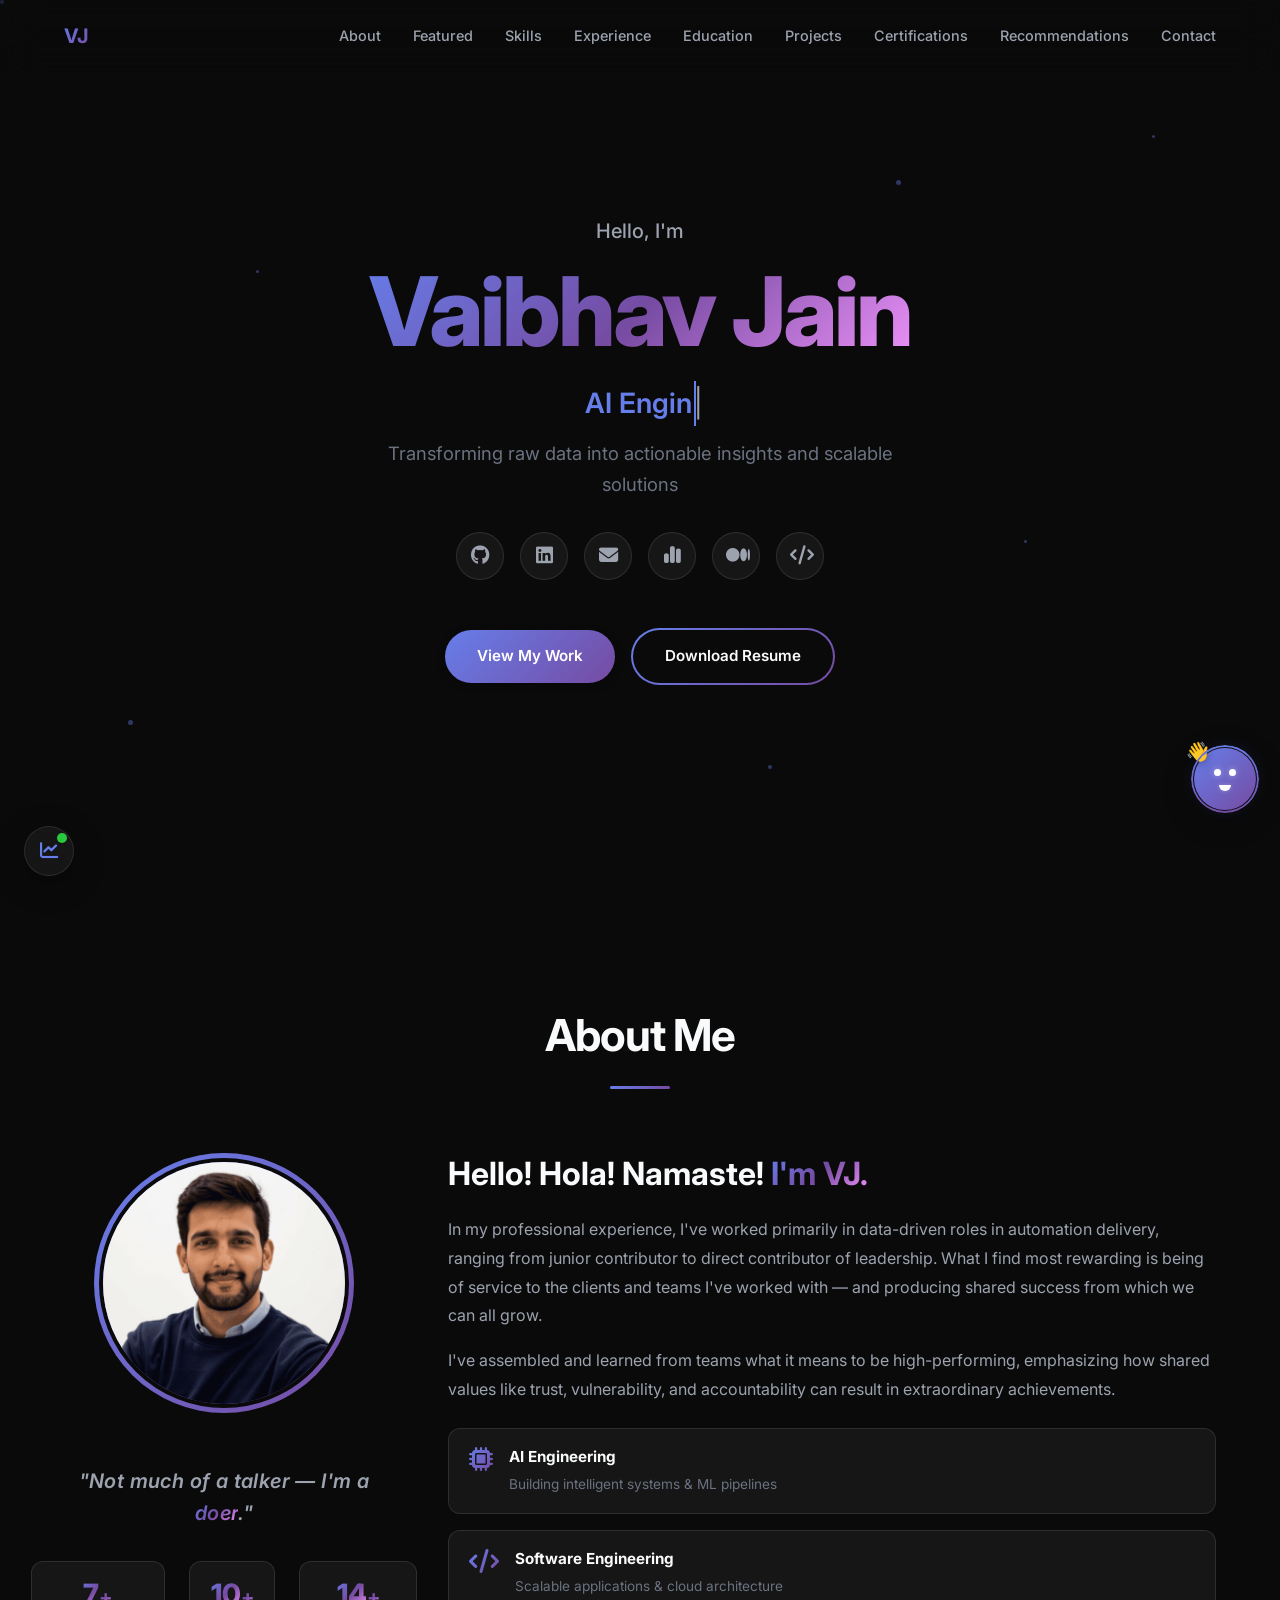
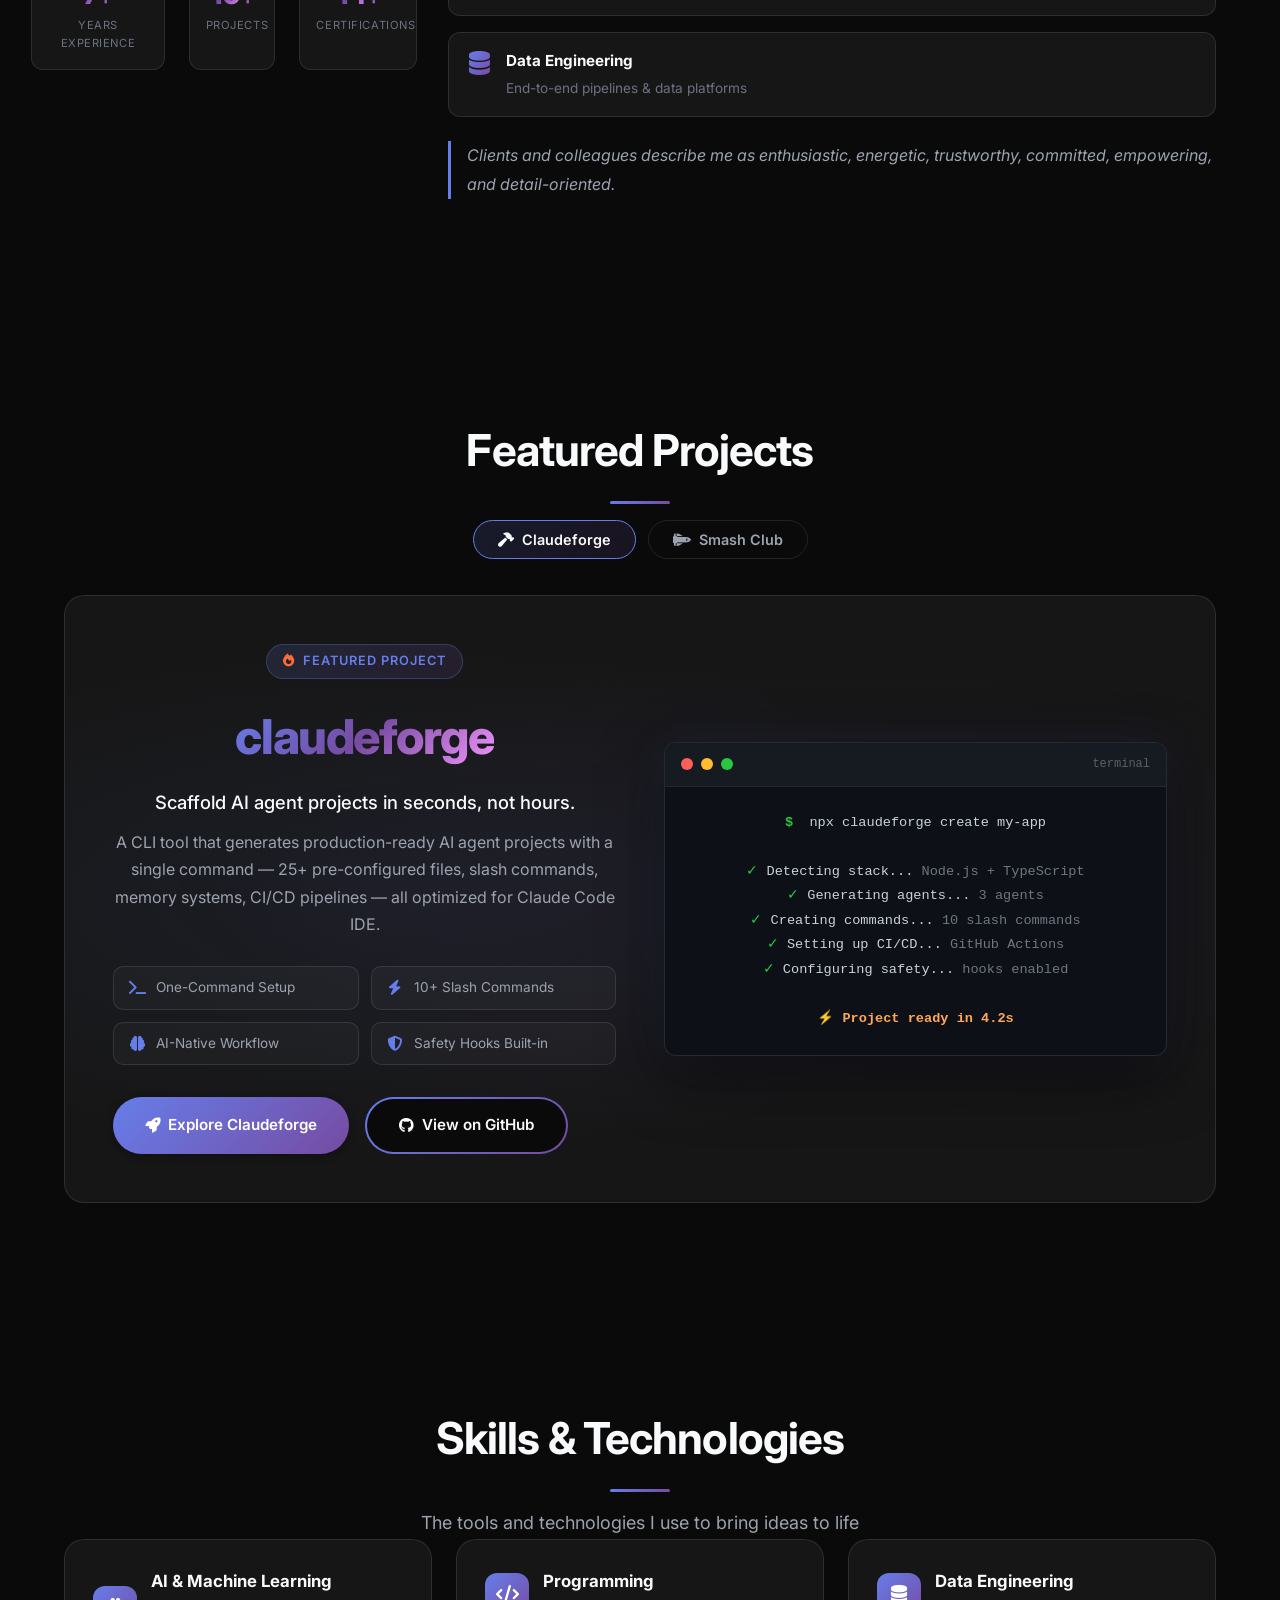
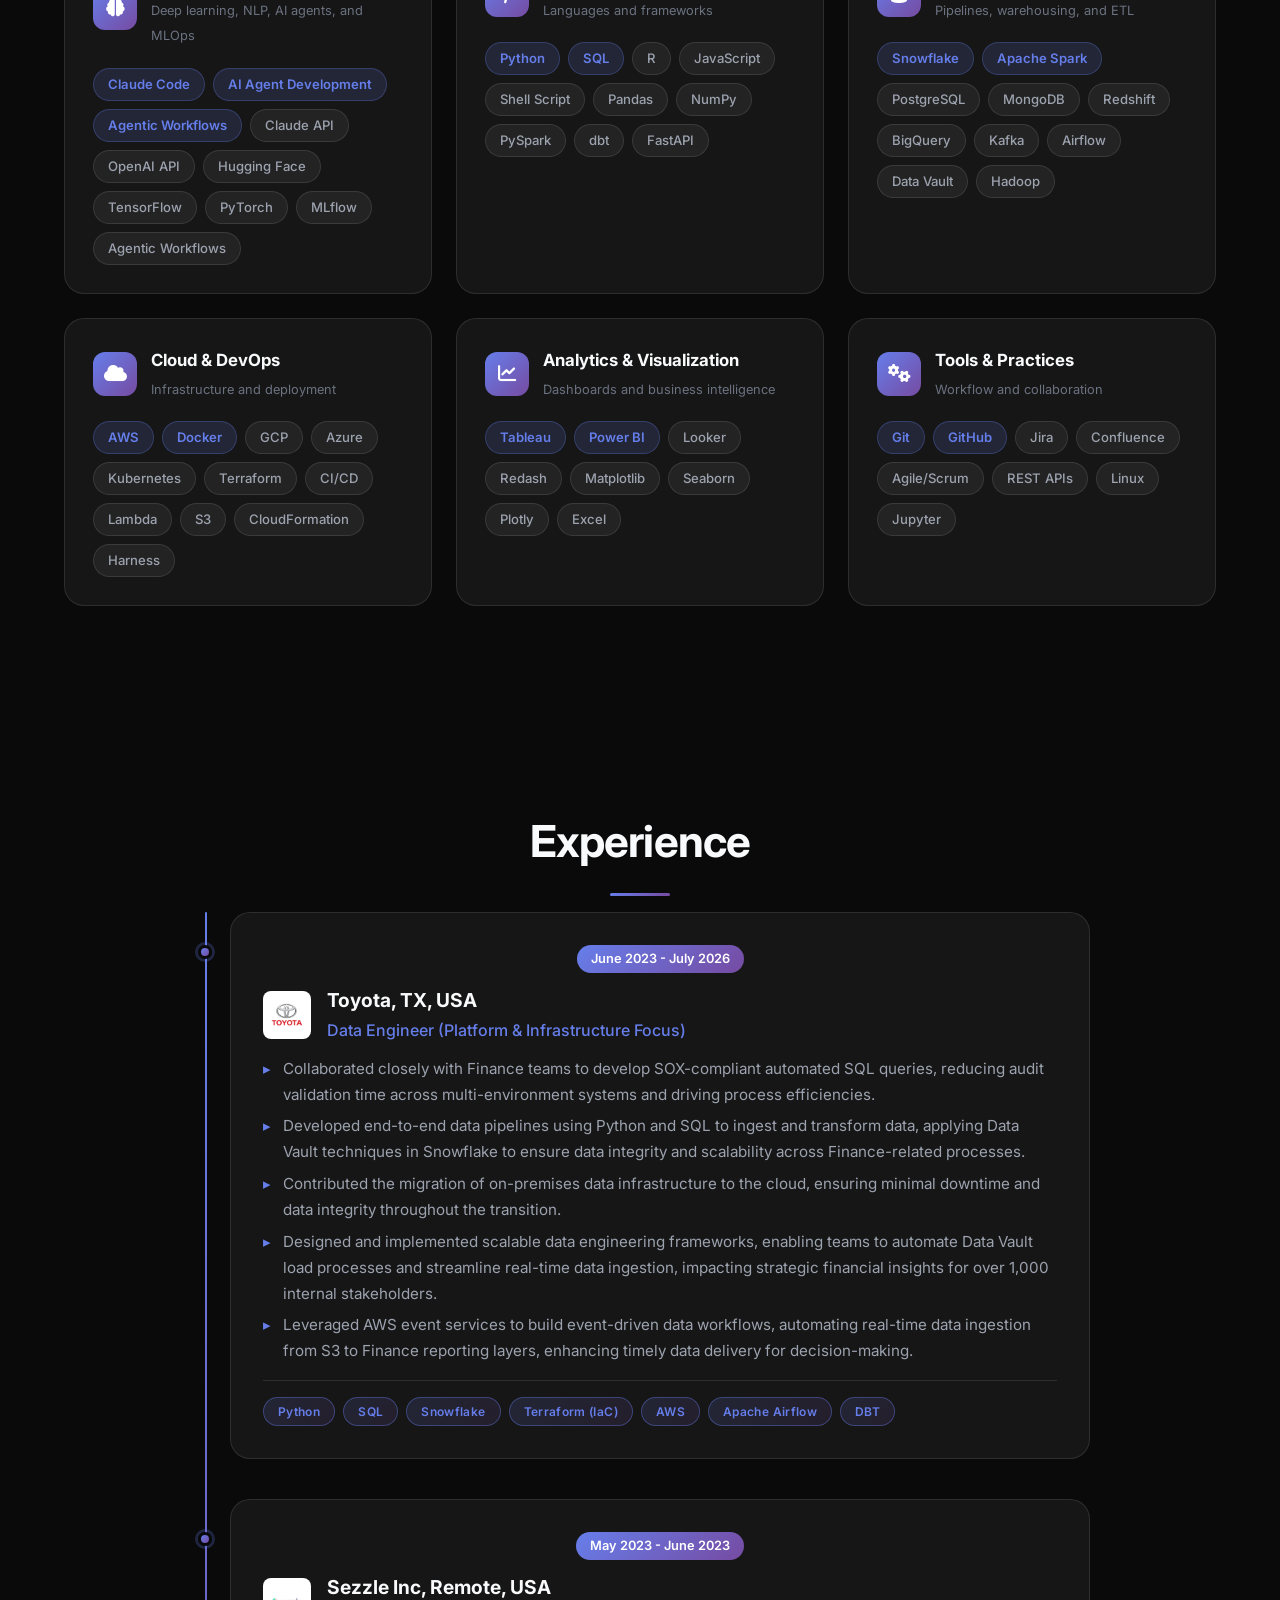
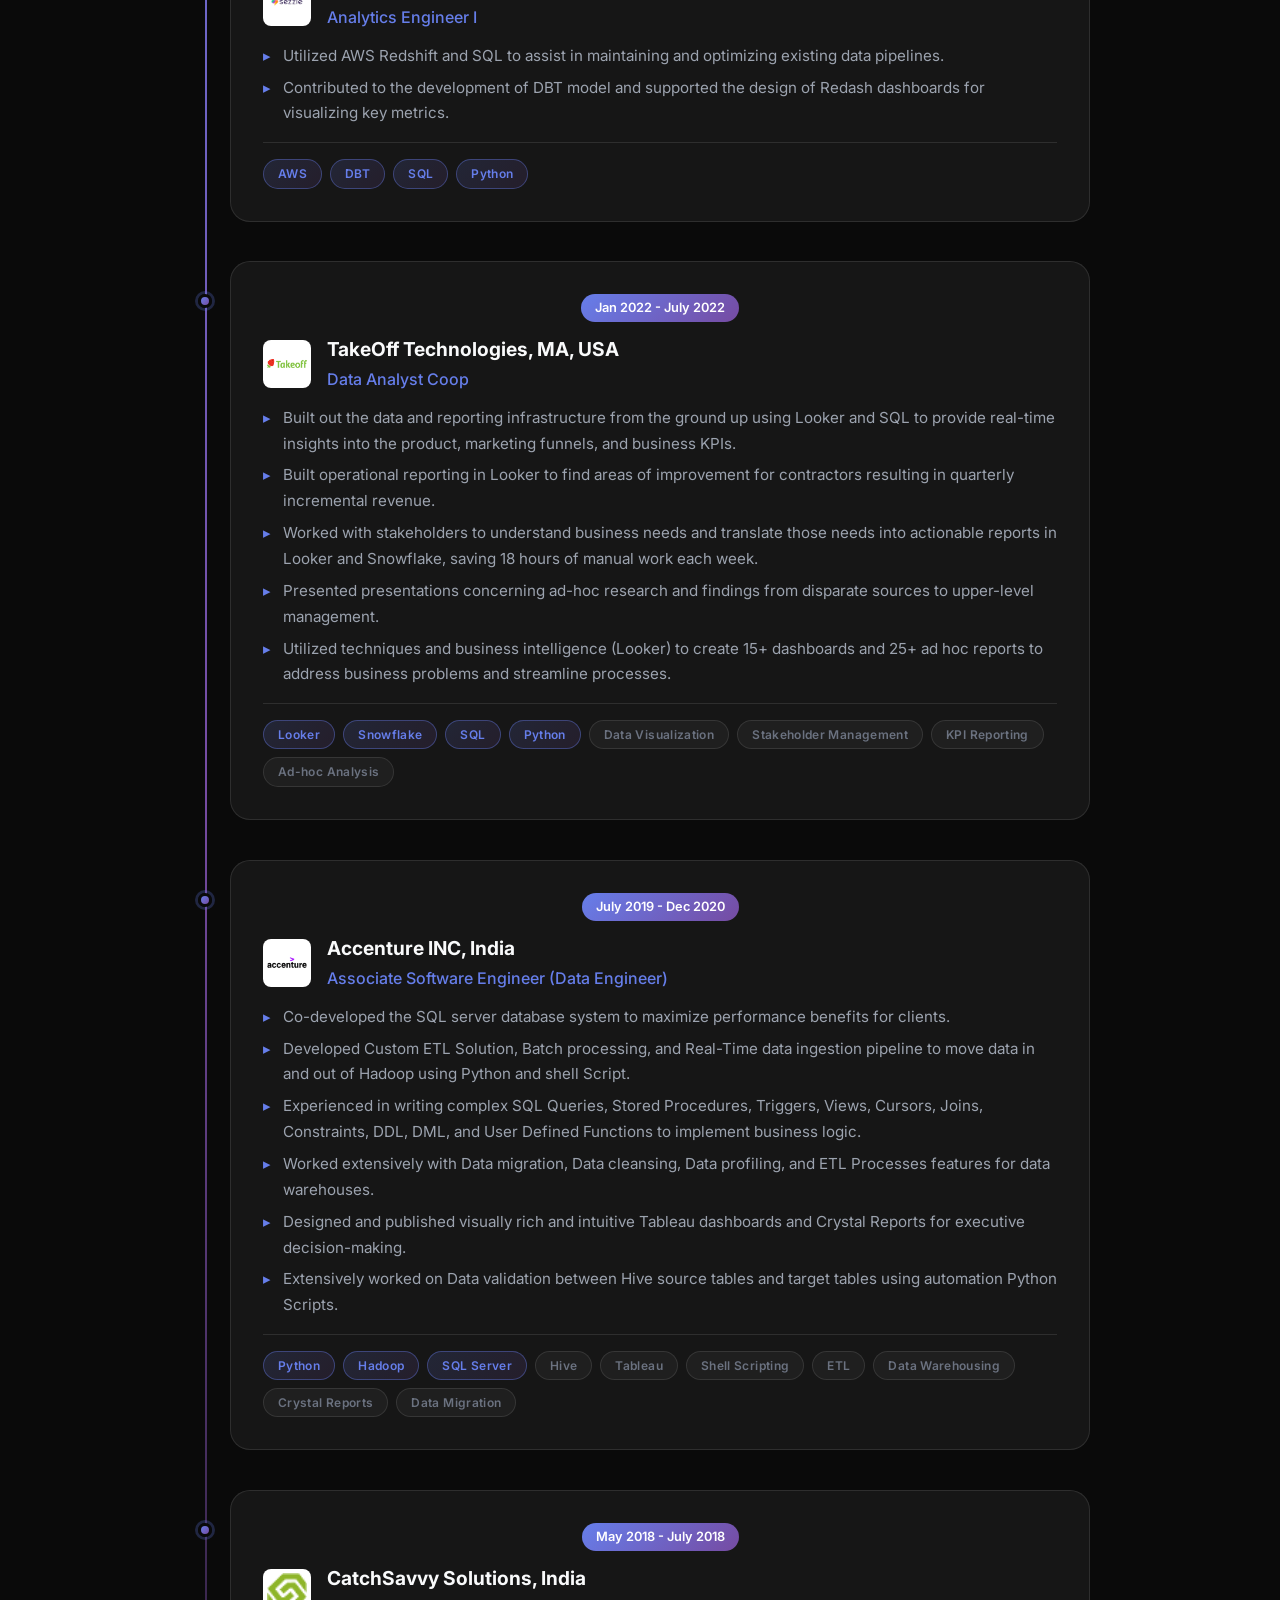
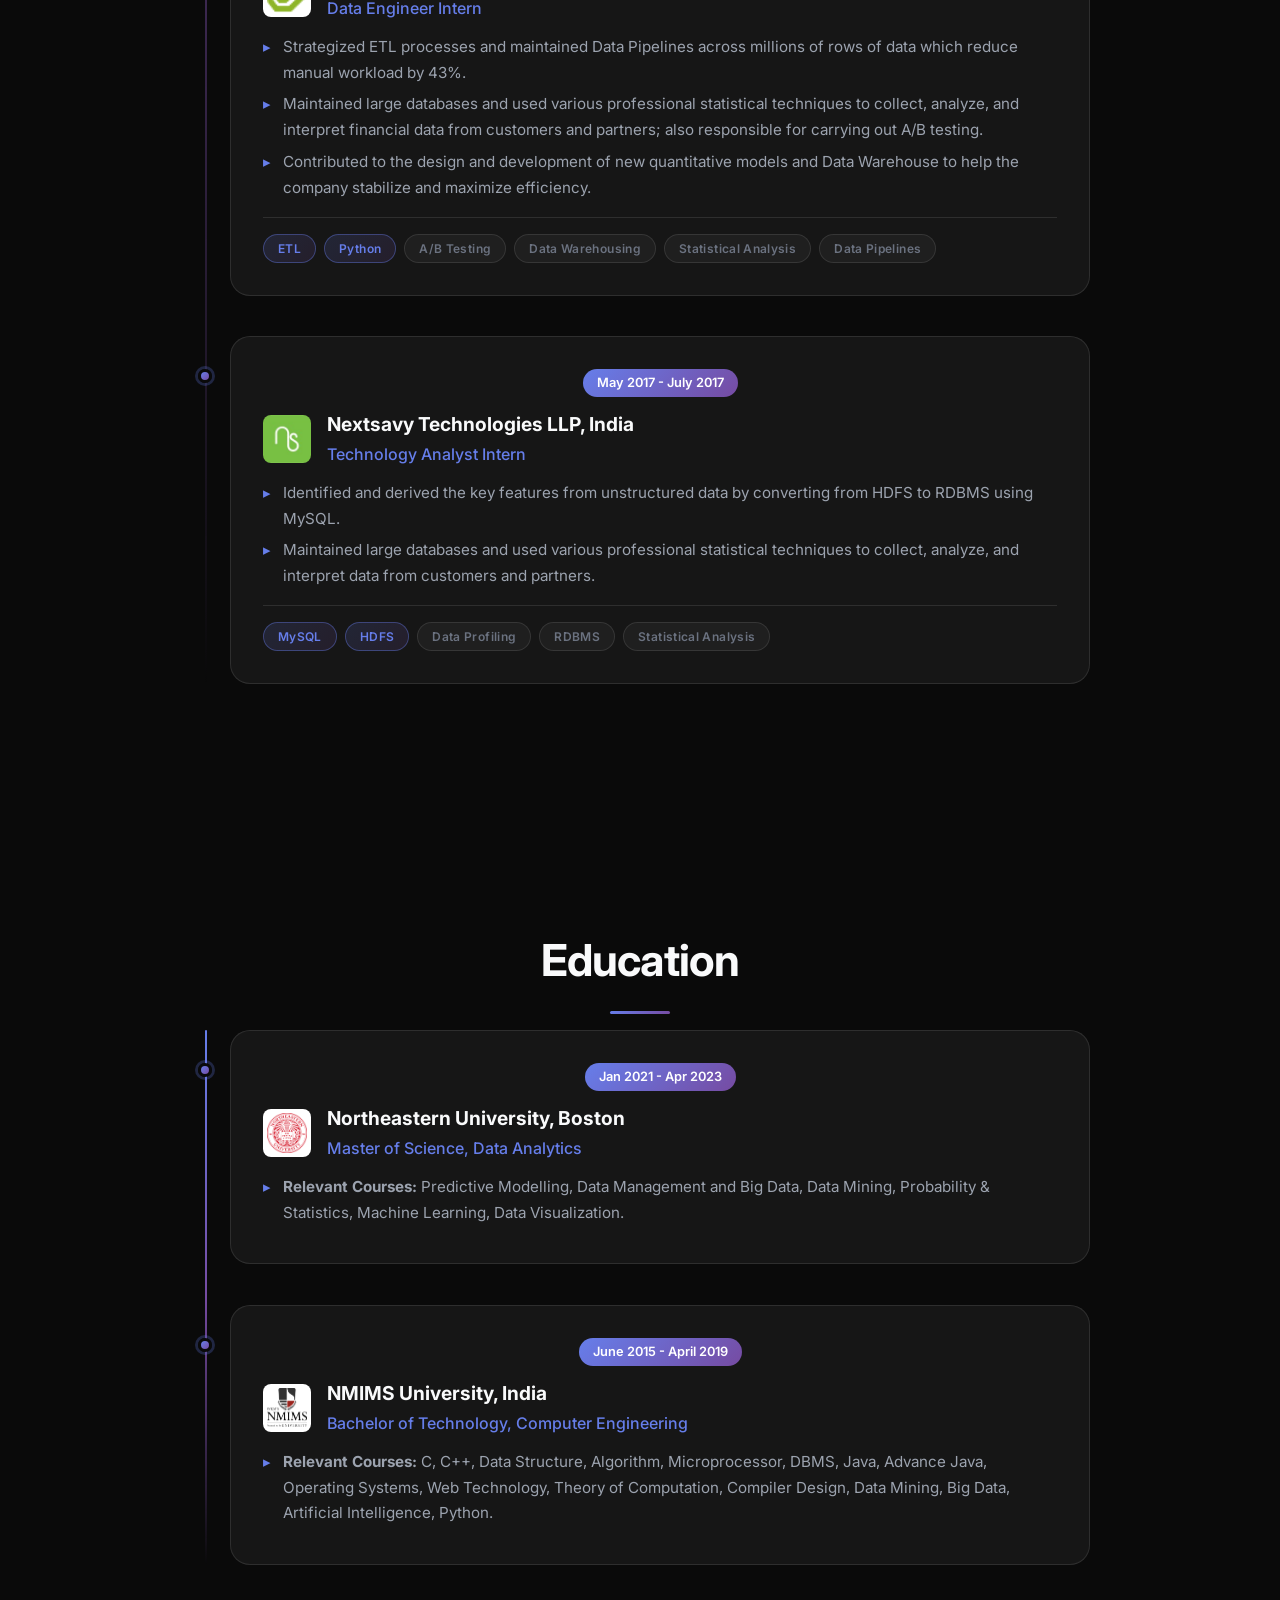
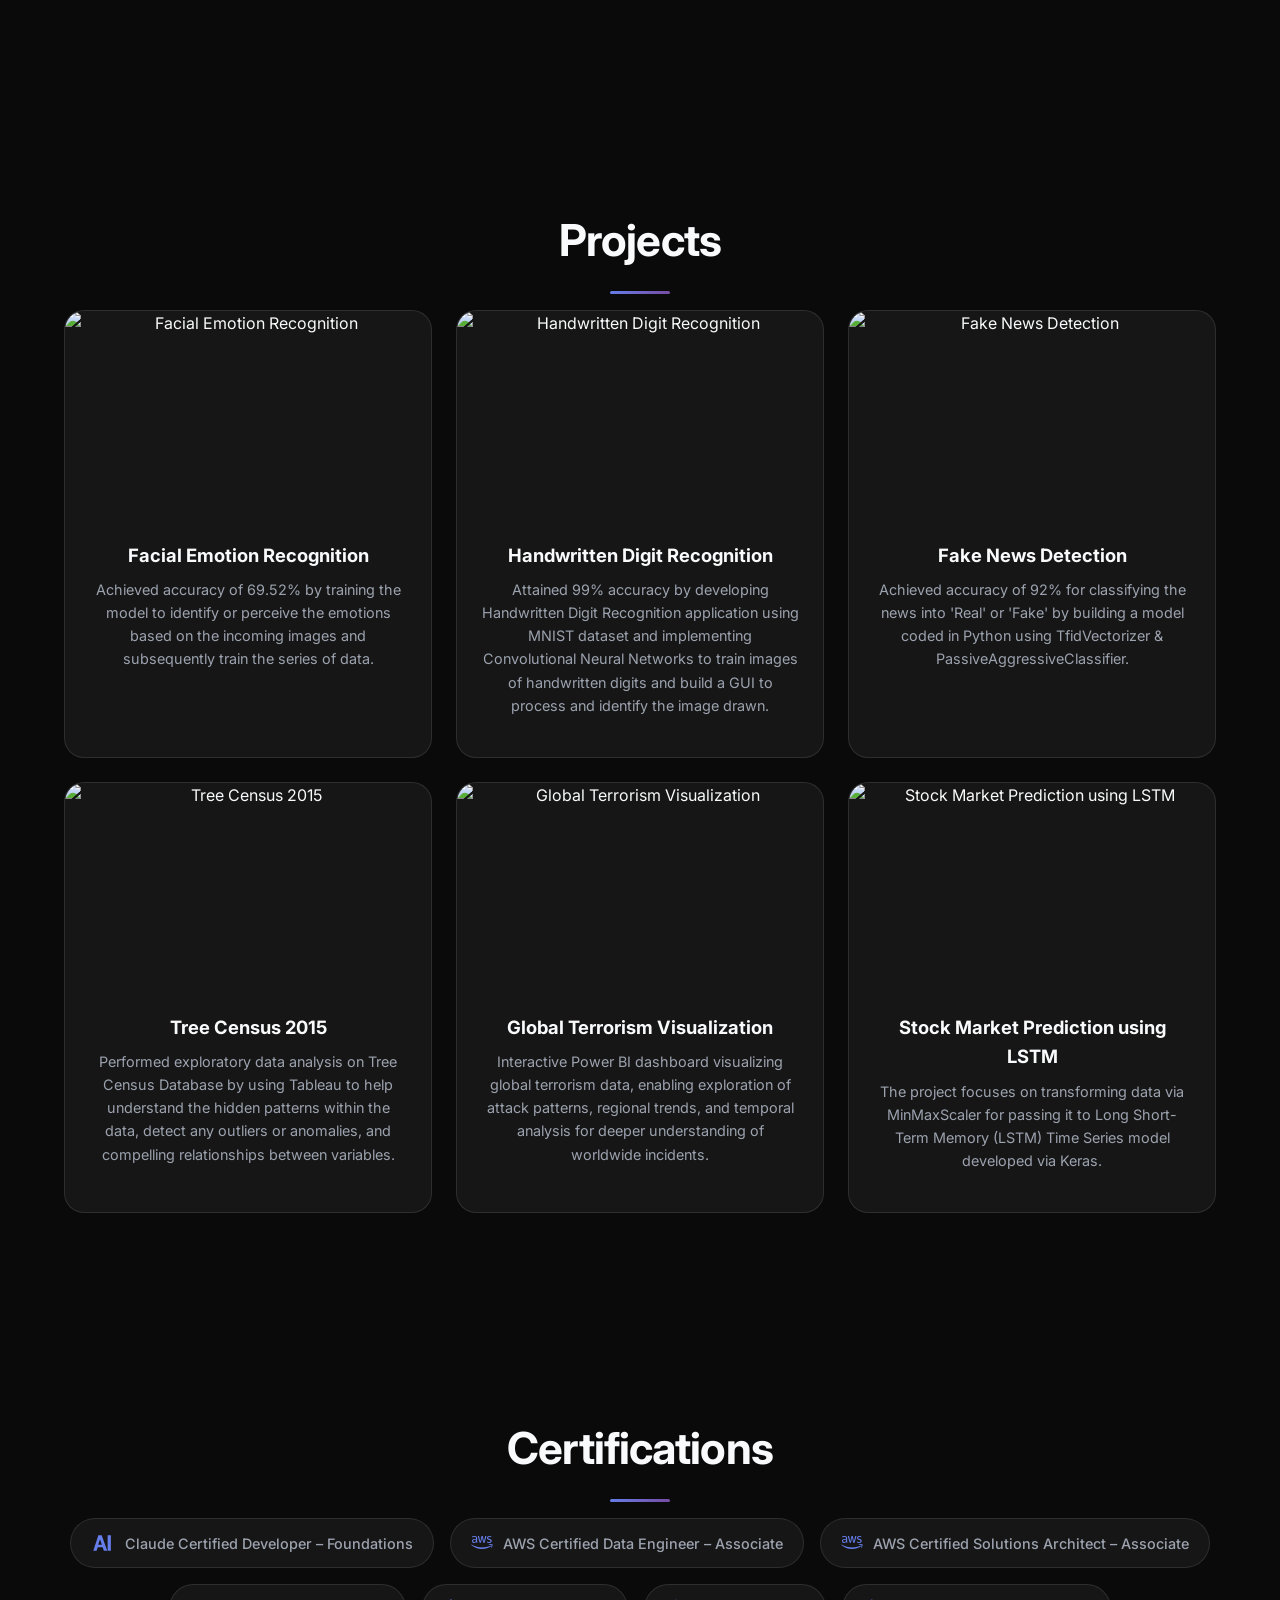
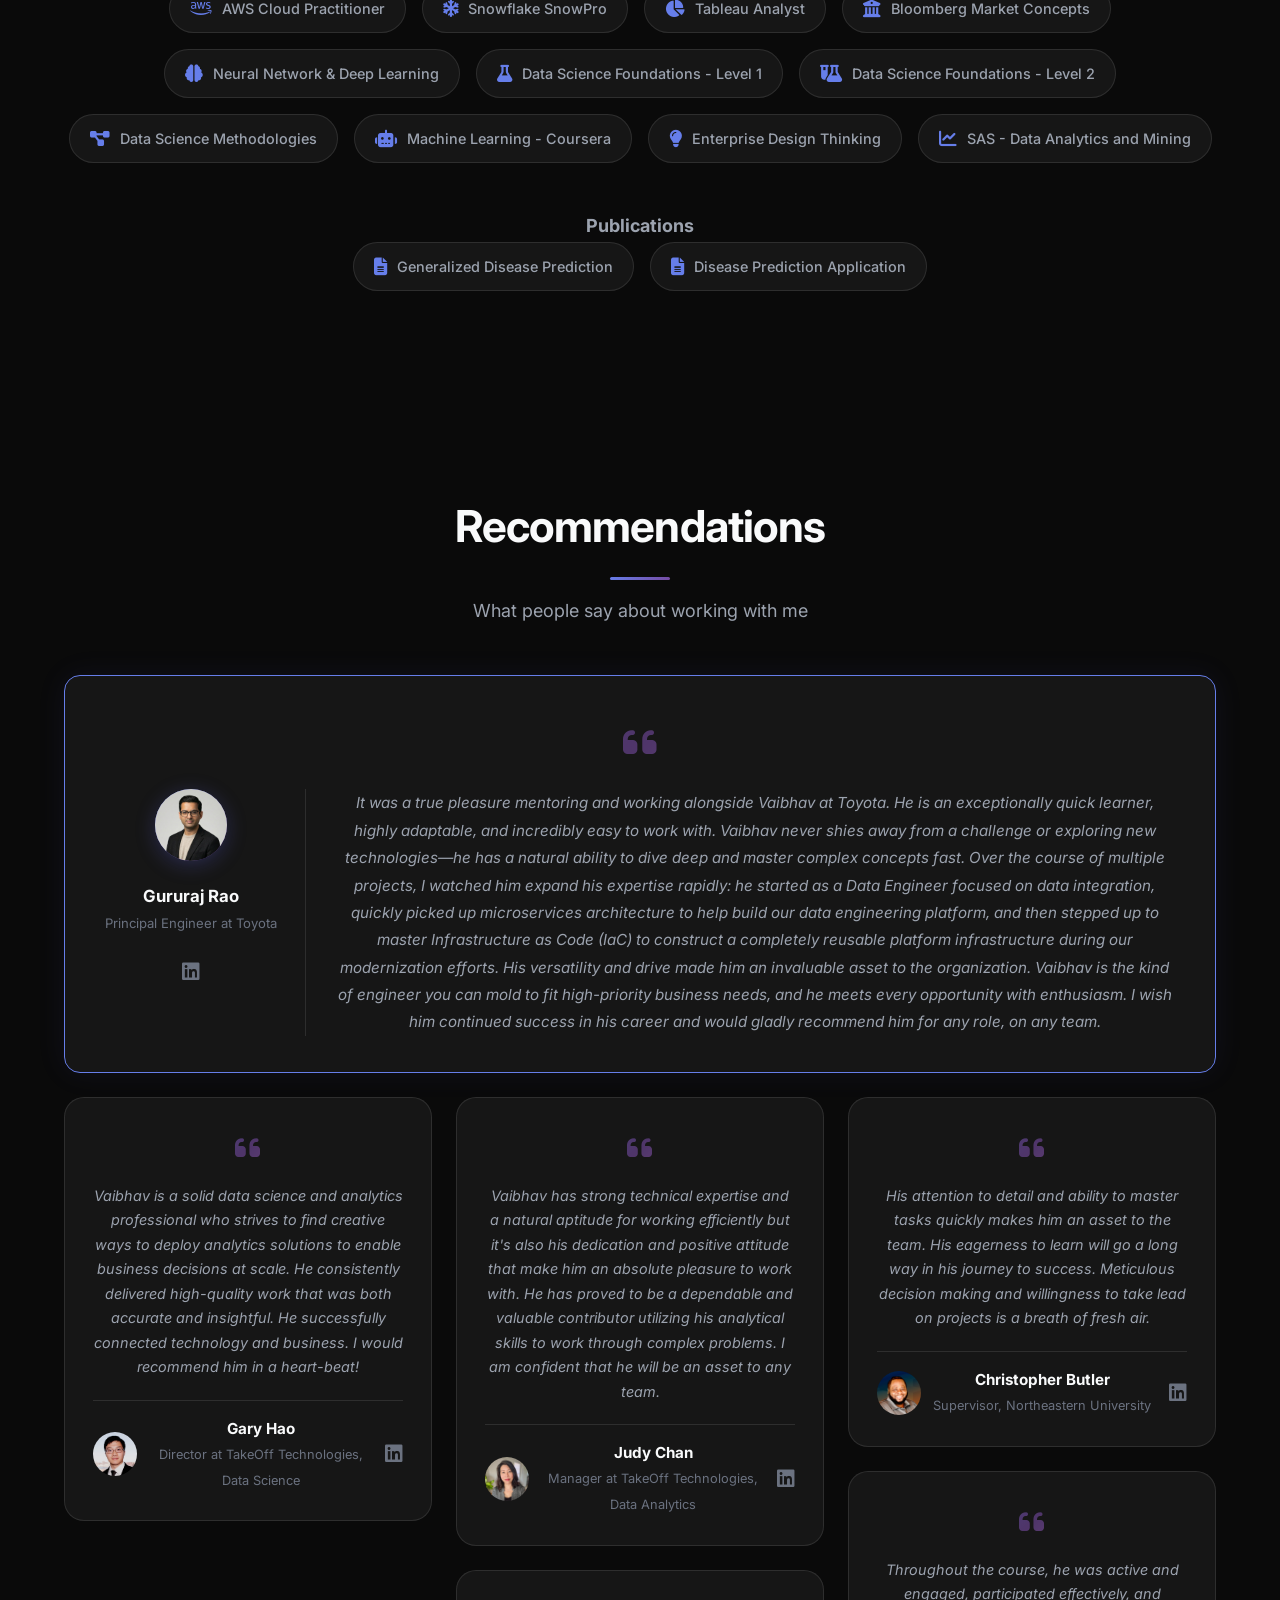
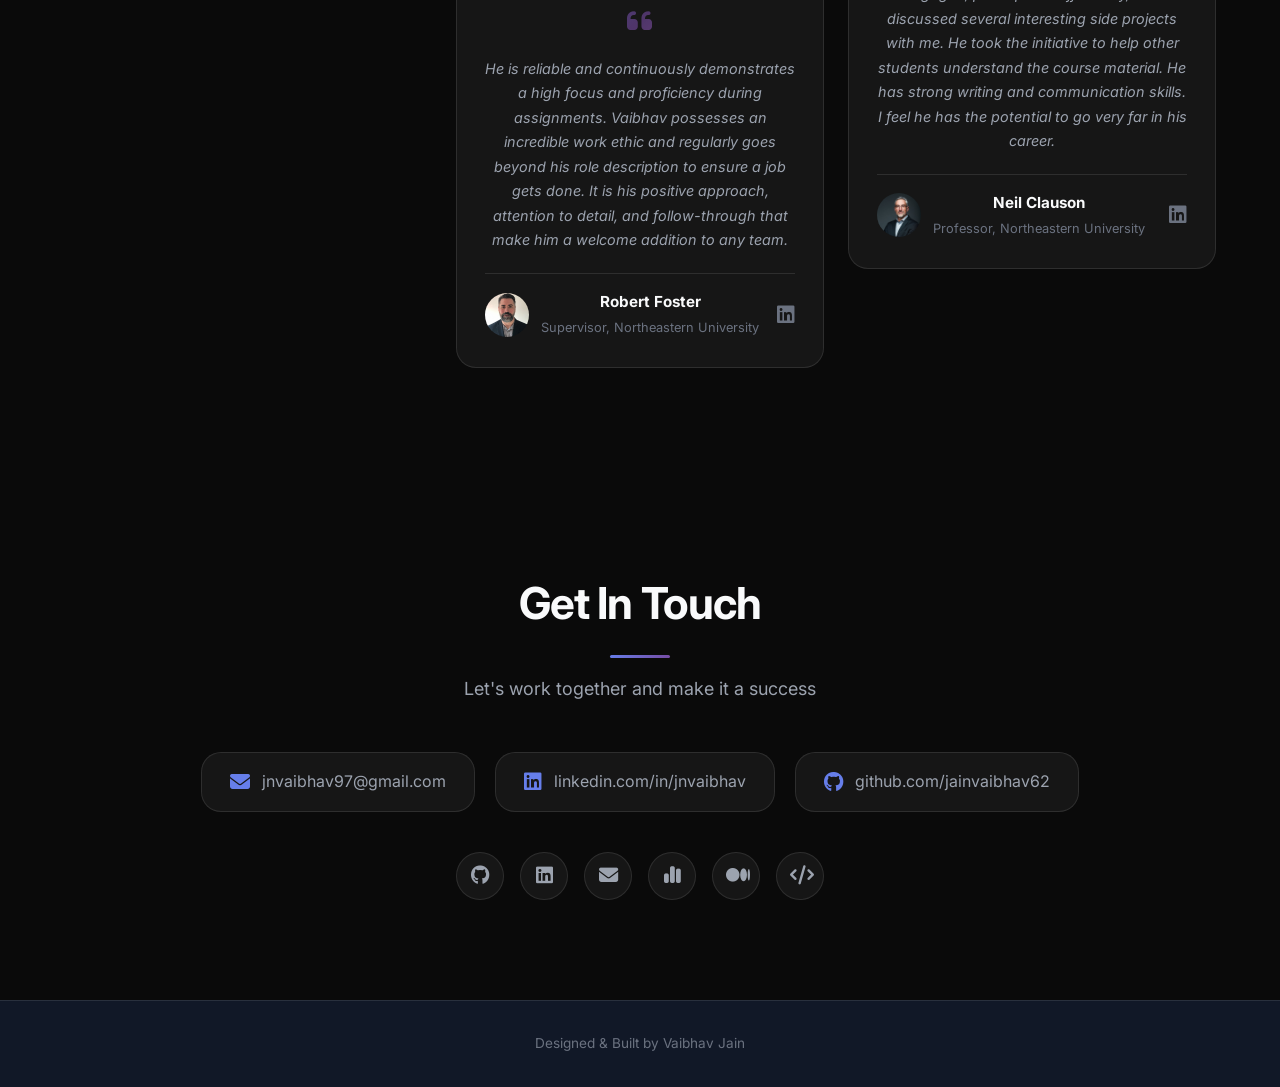
==== commit 18413ea6: "Update index.html" ====
--- a/index.html
+++ b/index.html
@@ -826,7 +826,7 @@
         <h2 class="section__title">Certifications</h2>
         <div class="cert-grid">
 
-          <a href="https://www.credly.com/earner/earned/badge/5addc34f-b49a-46ac-a00f-0a16db2fb797" target="_blank" rel="noopener noreferrer" class="cert-badge card card--glass fade-in">
+          <a href="https://www.credly.com/badges/5addc34f-b49a-46ac-a00f-0a16db2fb797" target="_blank" rel="noopener noreferrer" class="cert-badge card card--glass fade-in">
             <svg class="cert-badge__icon" viewBox="0 0 100 100" width="24" height="24" aria-hidden="true"><path fill="currentColor" d="M30.7 18h13.8l23.3 64H53.6l-5-14.8H28.2L23.3 82H9.5L30.7 18Zm14.5 39L37.5 34 29.8 57h15.4ZM69.3 18h13.5v64H69.3V18Z"/></svg>
             <span>Claude Certified Developer – Foundations</span>
           </a>
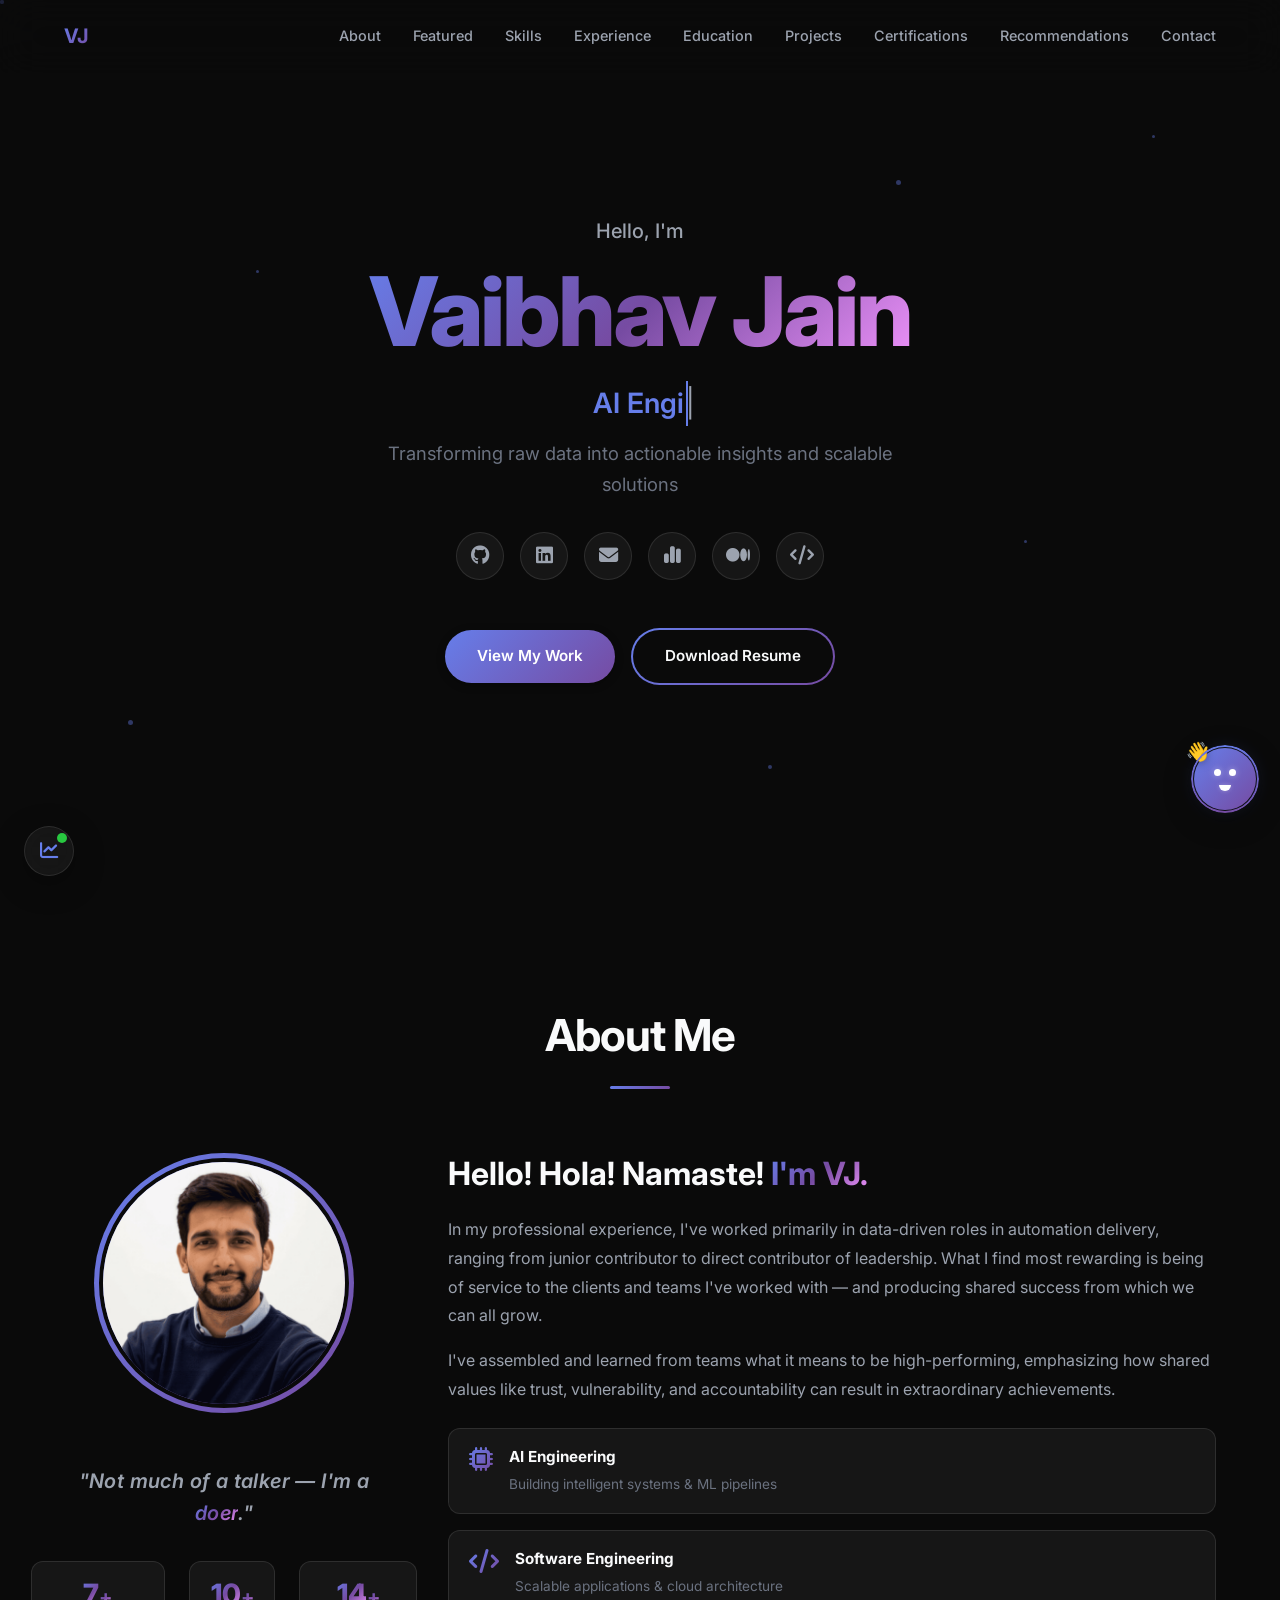
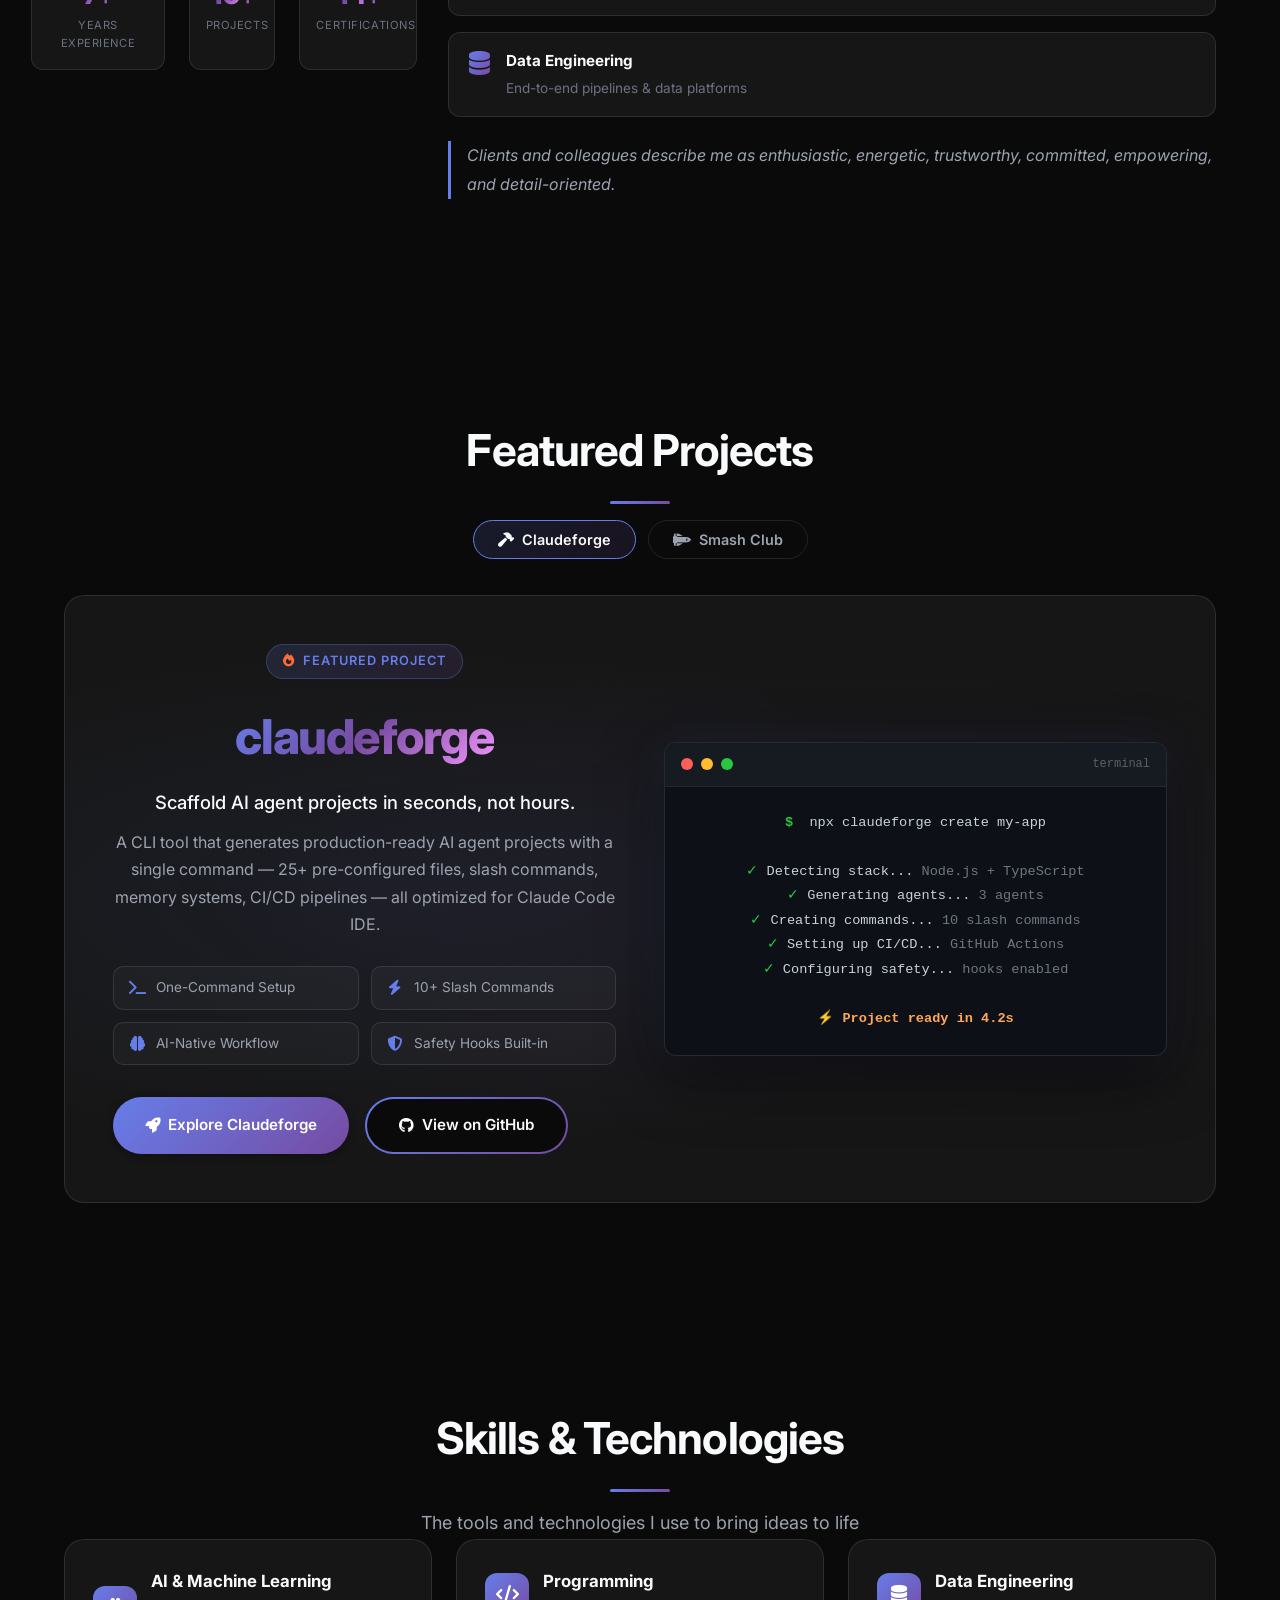
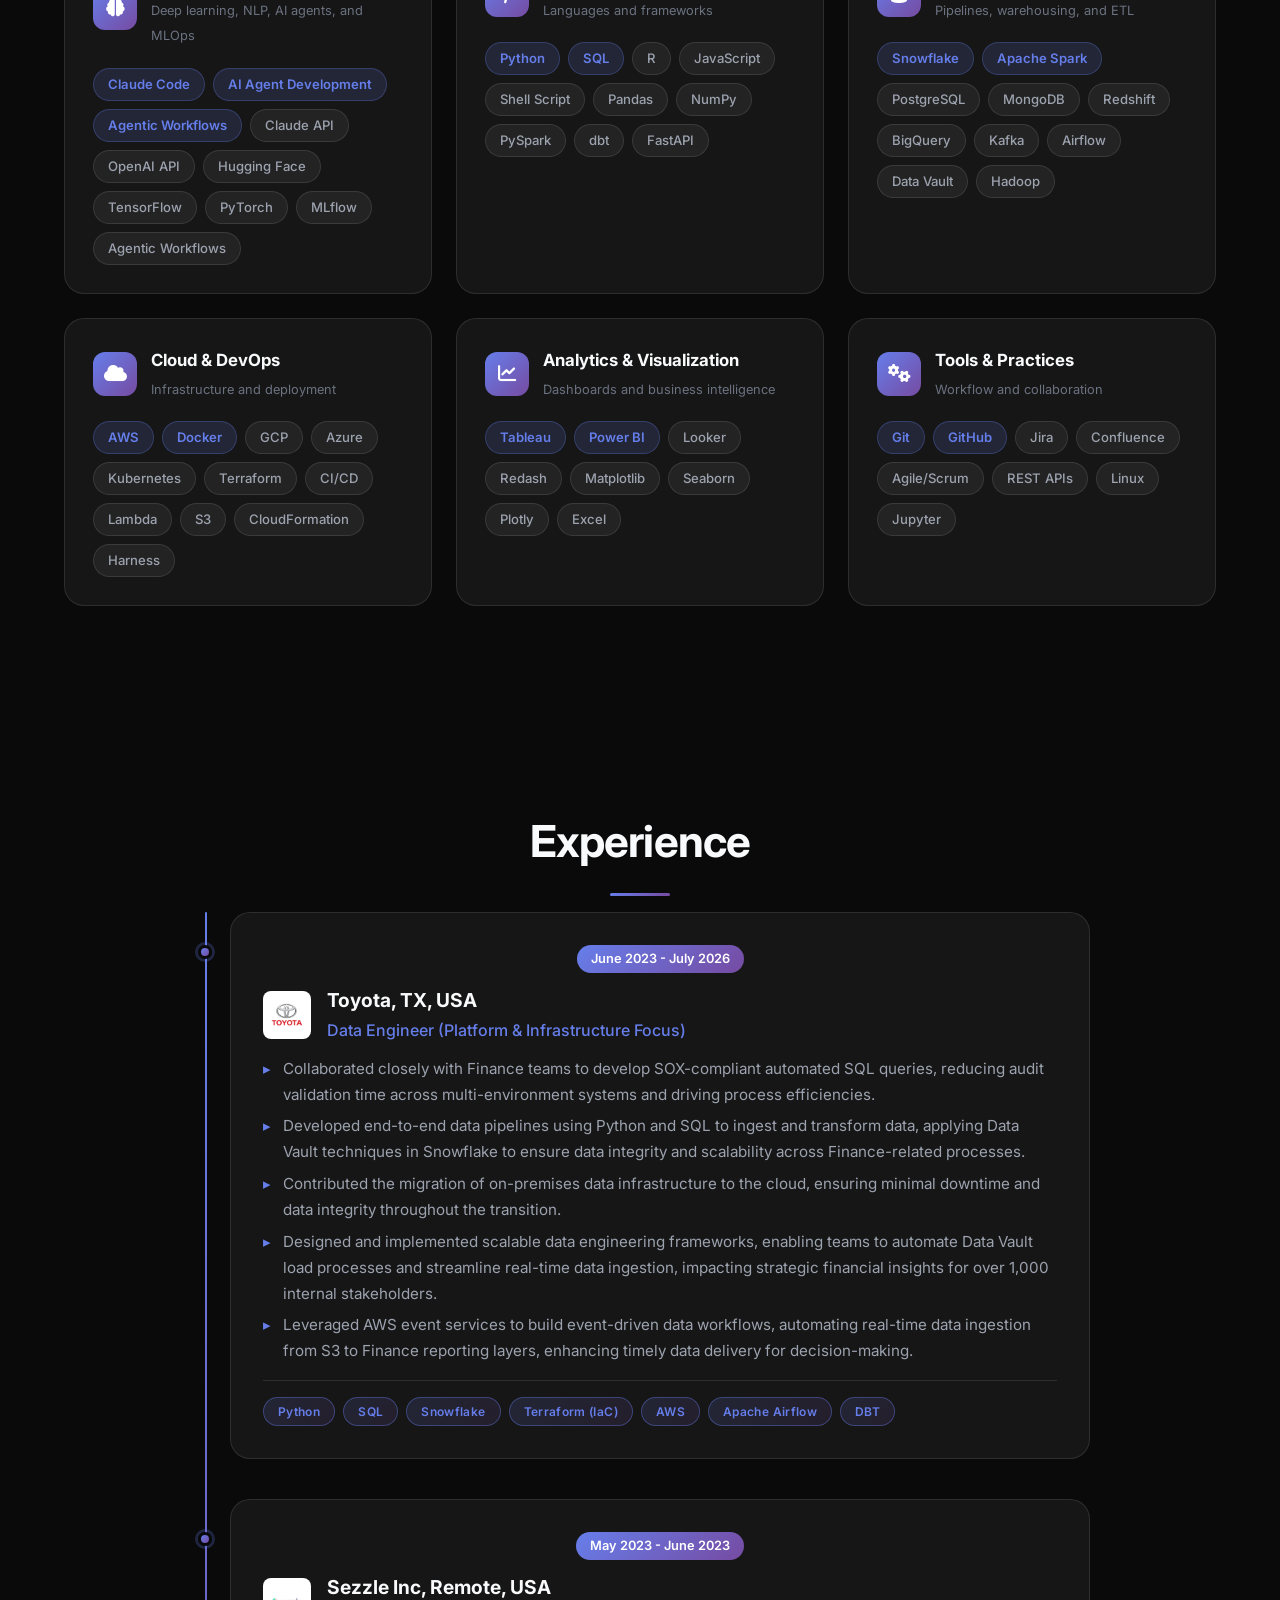
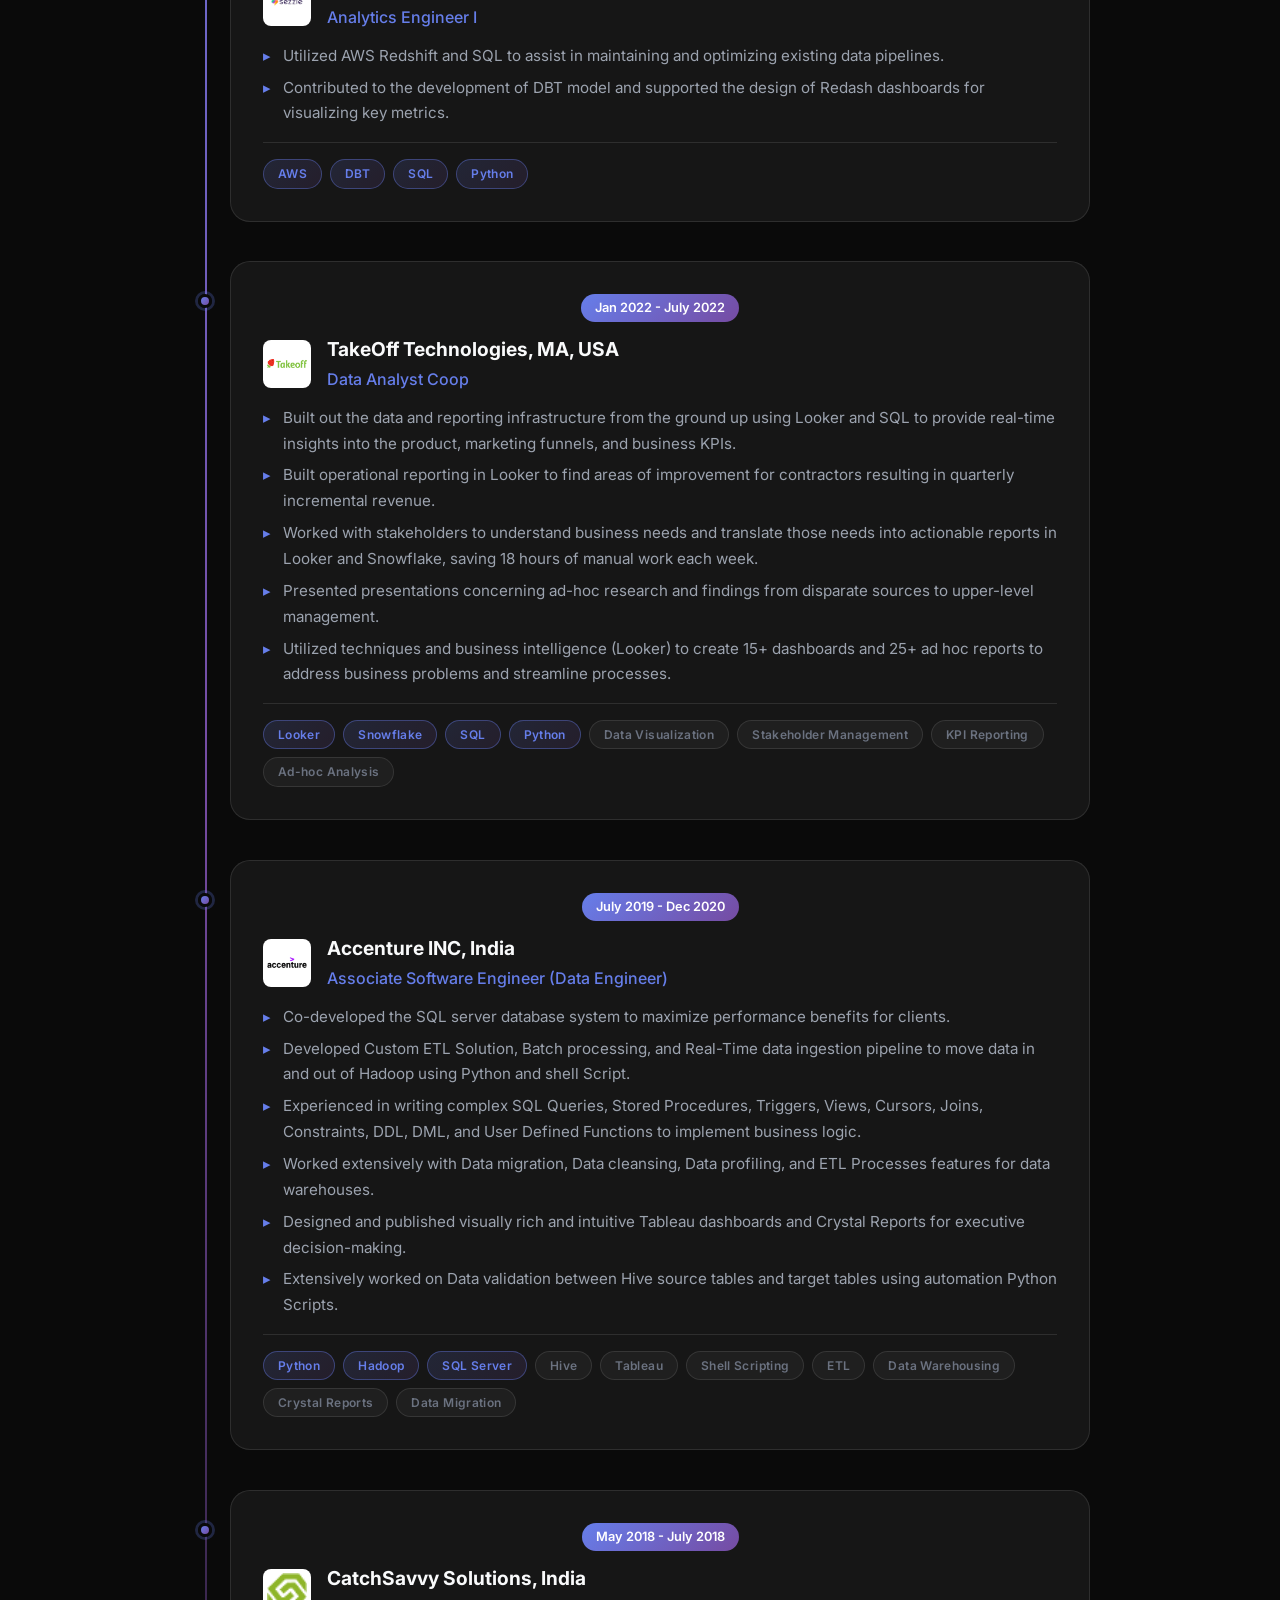
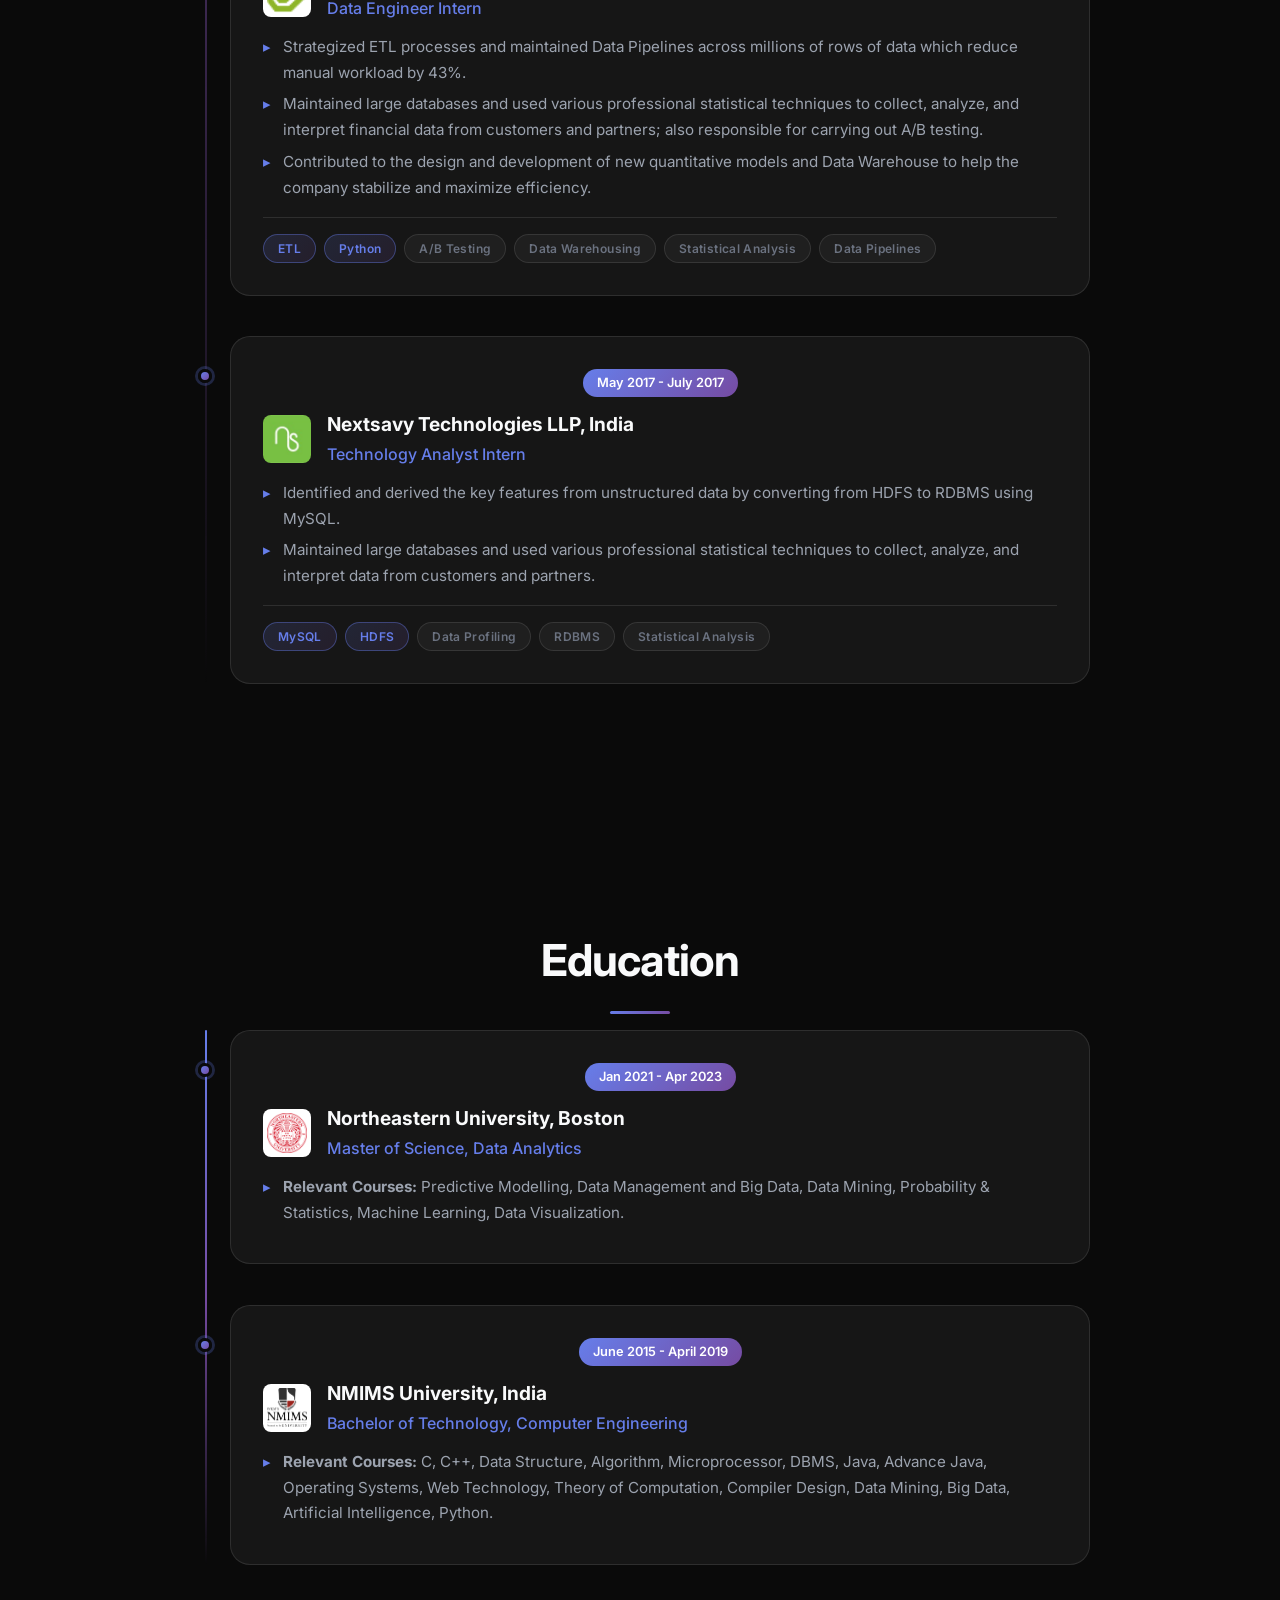
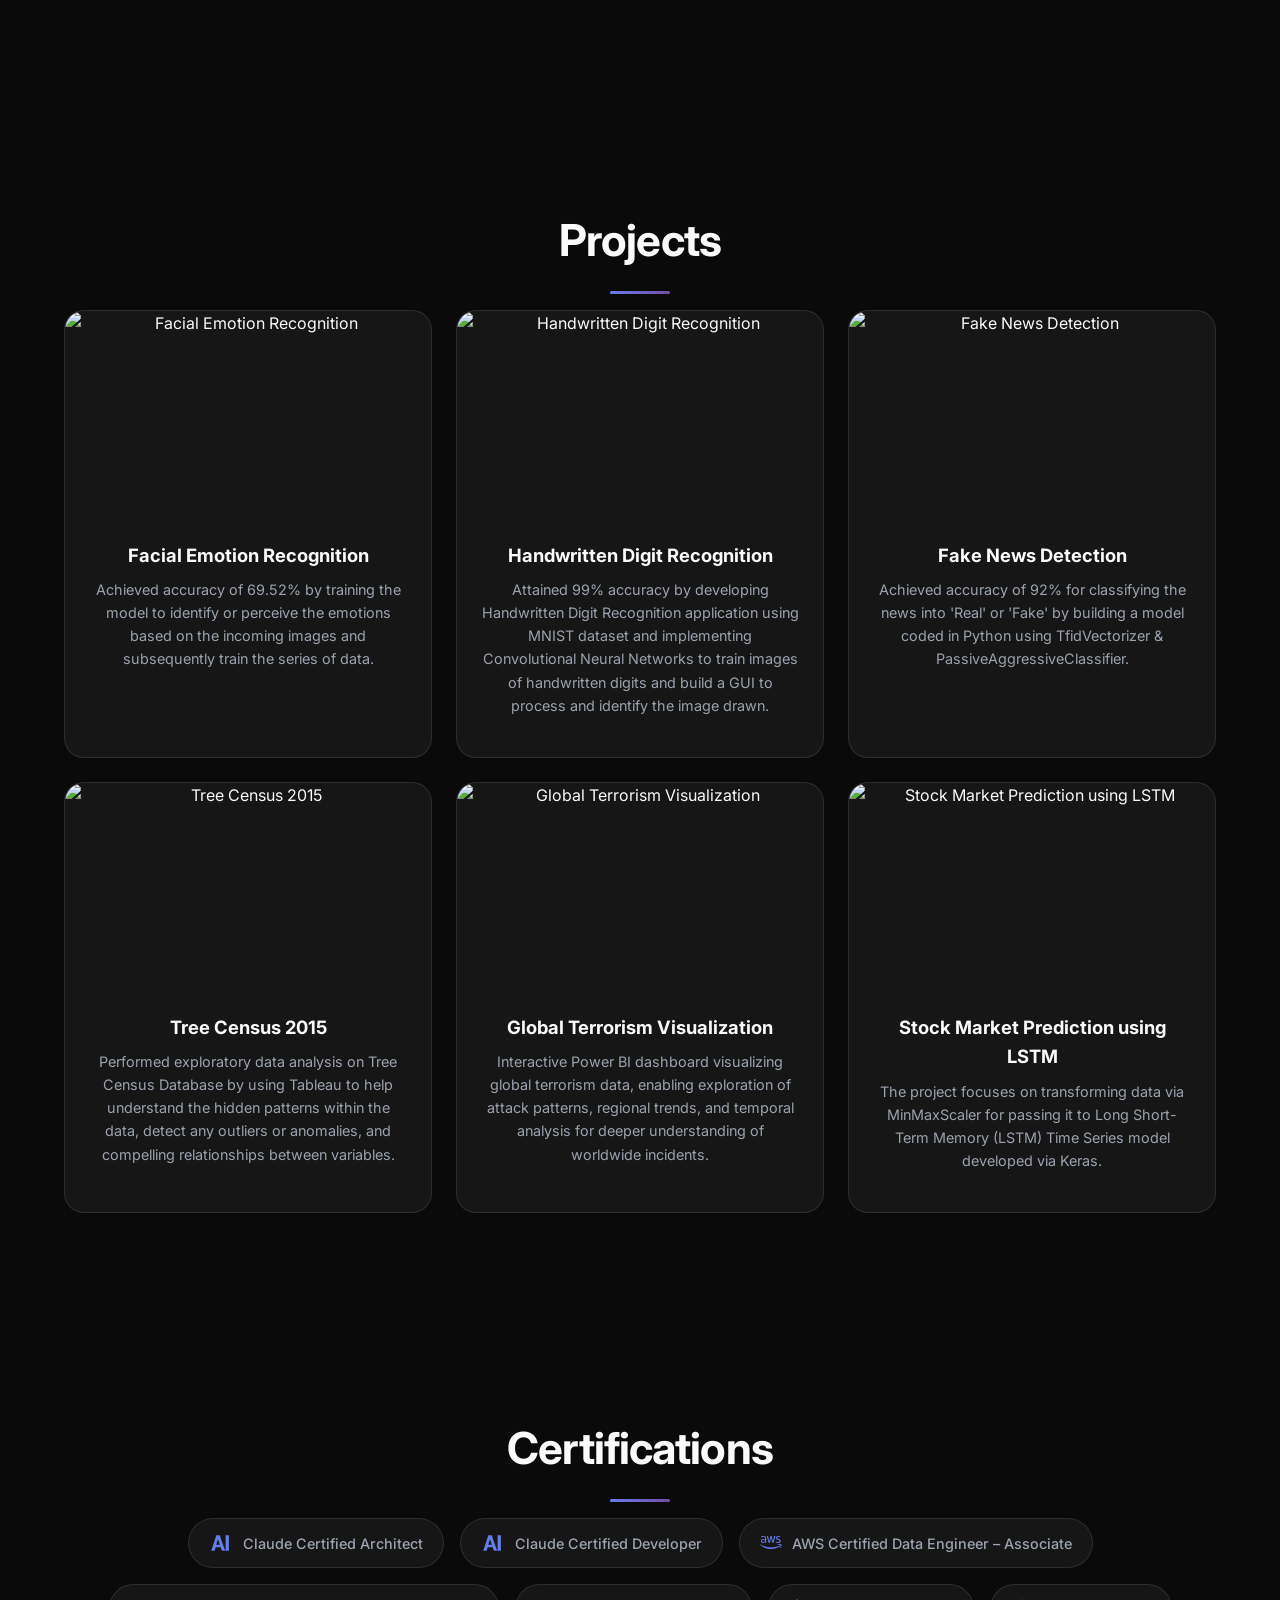
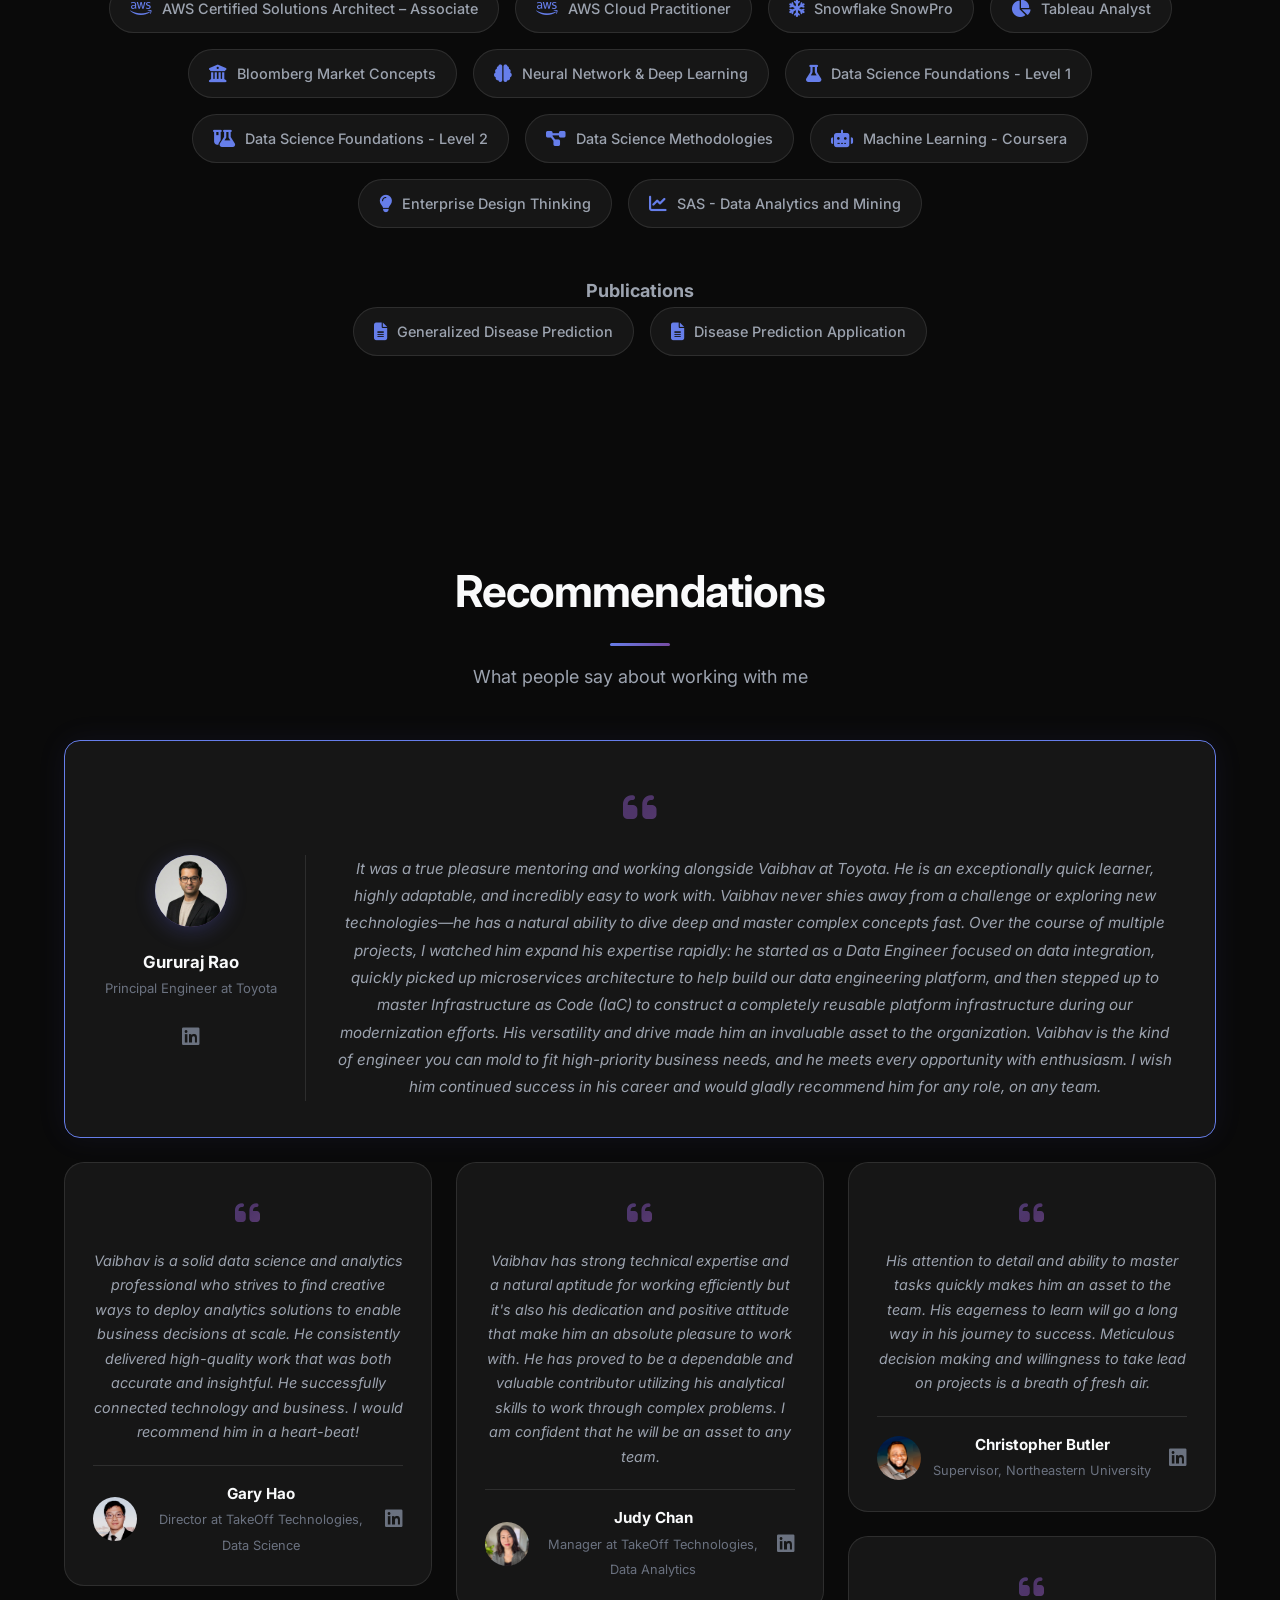
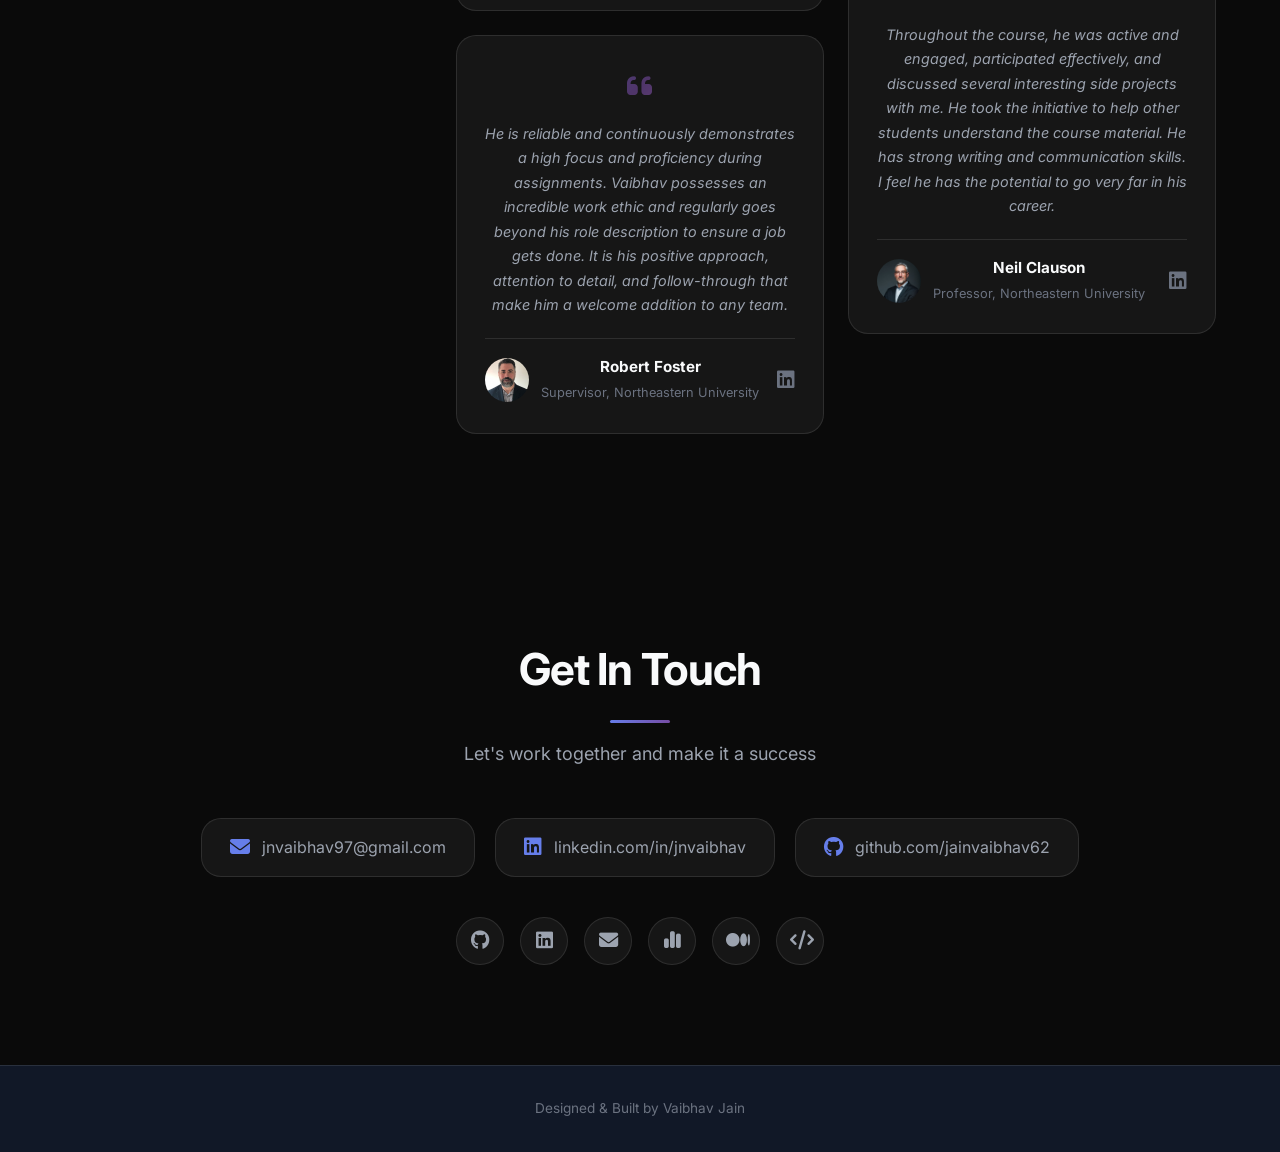
==== commit 30d5c49c: "Update index.html" ====
--- a/index.html
+++ b/index.html
@@ -826,9 +826,14 @@
         <h2 class="section__title">Certifications</h2>
         <div class="cert-grid">
 
+           <a href="https://www.credly.com/badges/bae8b837-2fe4-4375-b63f-6ede8152b027/public_url" target="_blank" rel="noopener noreferrer" class="cert-badge card card--glass fade-in">
+            <svg class="cert-badge__icon" viewBox="0 0 100 100" width="24" height="24" aria-hidden="true"><path fill="currentColor" d="M30.7 18h13.8l23.3 64H53.6l-5-14.8H28.2L23.3 82H9.5L30.7 18Zm14.5 39L37.5 34 29.8 57h15.4ZM69.3 18h13.5v64H69.3V18Z"/></svg>
+            <span>Claude Certified Architect</span>
+          </a>
+          
           <a href="https://www.credly.com/badges/5addc34f-b49a-46ac-a00f-0a16db2fb797" target="_blank" rel="noopener noreferrer" class="cert-badge card card--glass fade-in">
             <svg class="cert-badge__icon" viewBox="0 0 100 100" width="24" height="24" aria-hidden="true"><path fill="currentColor" d="M30.7 18h13.8l23.3 64H53.6l-5-14.8H28.2L23.3 82H9.5L30.7 18Zm14.5 39L37.5 34 29.8 57h15.4ZM69.3 18h13.5v64H69.3V18Z"/></svg>
-            <span>Claude Certified Developer – Foundations</span>
+            <span>Claude Certified Developer</span>
           </a>
 
           <a href="https://www.credly.com/badges/3bb8707b-2396-49a3-a3e9-64bf085163d0/linked_in_profile" target="_blank" rel="noopener noreferrer" class="cert-badge card card--glass fade-in">
